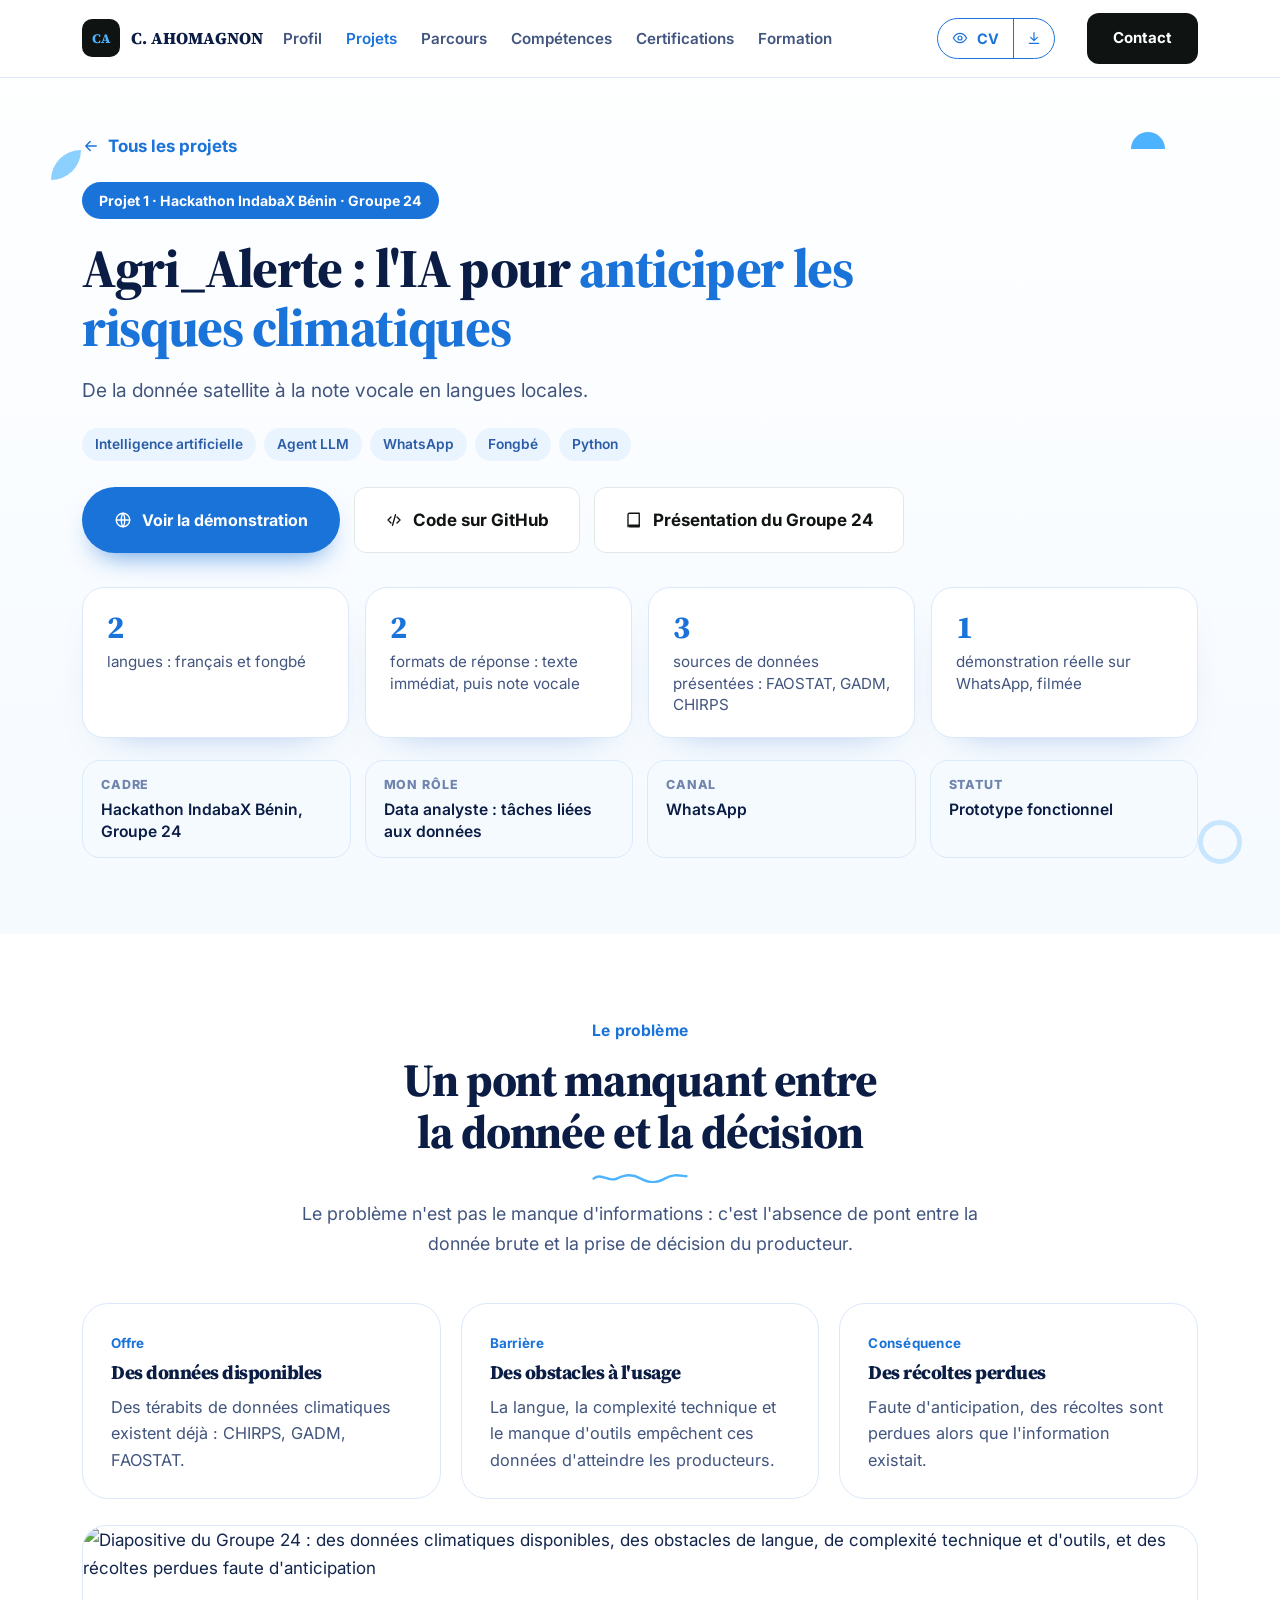
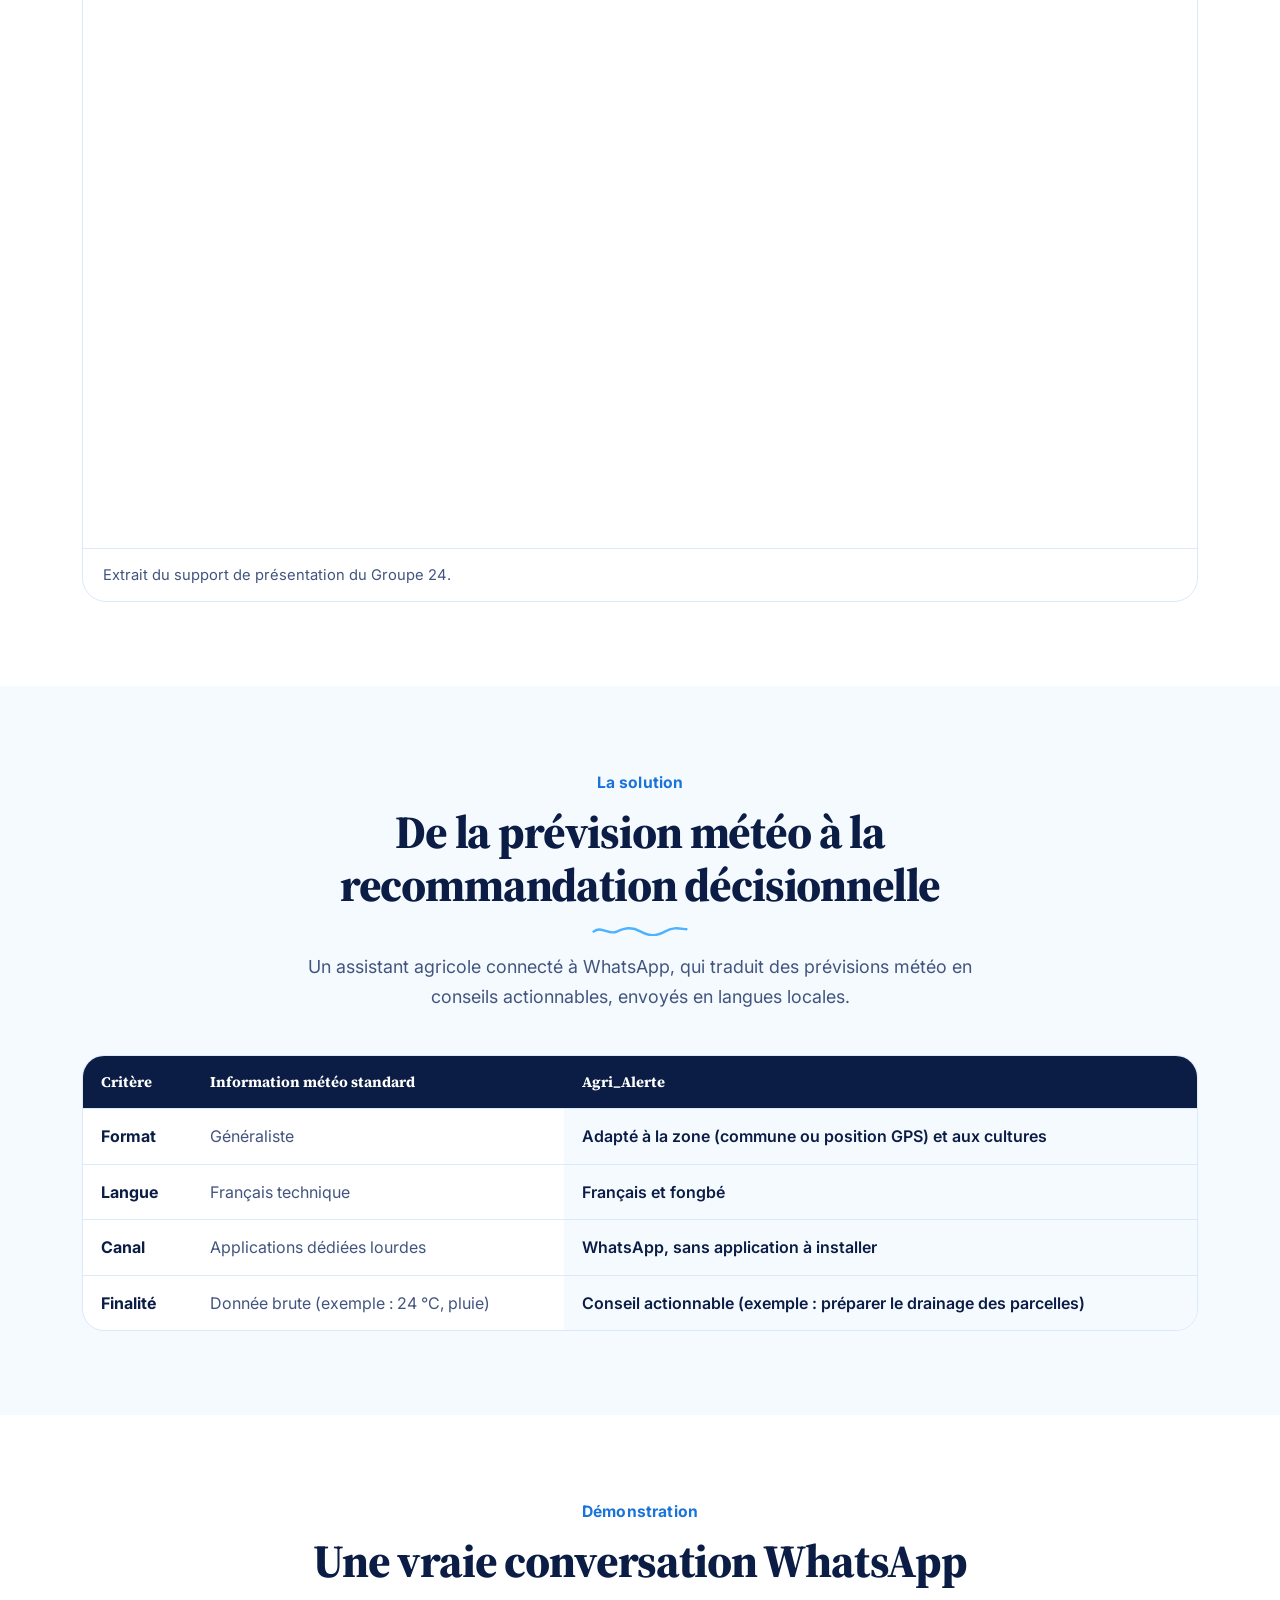
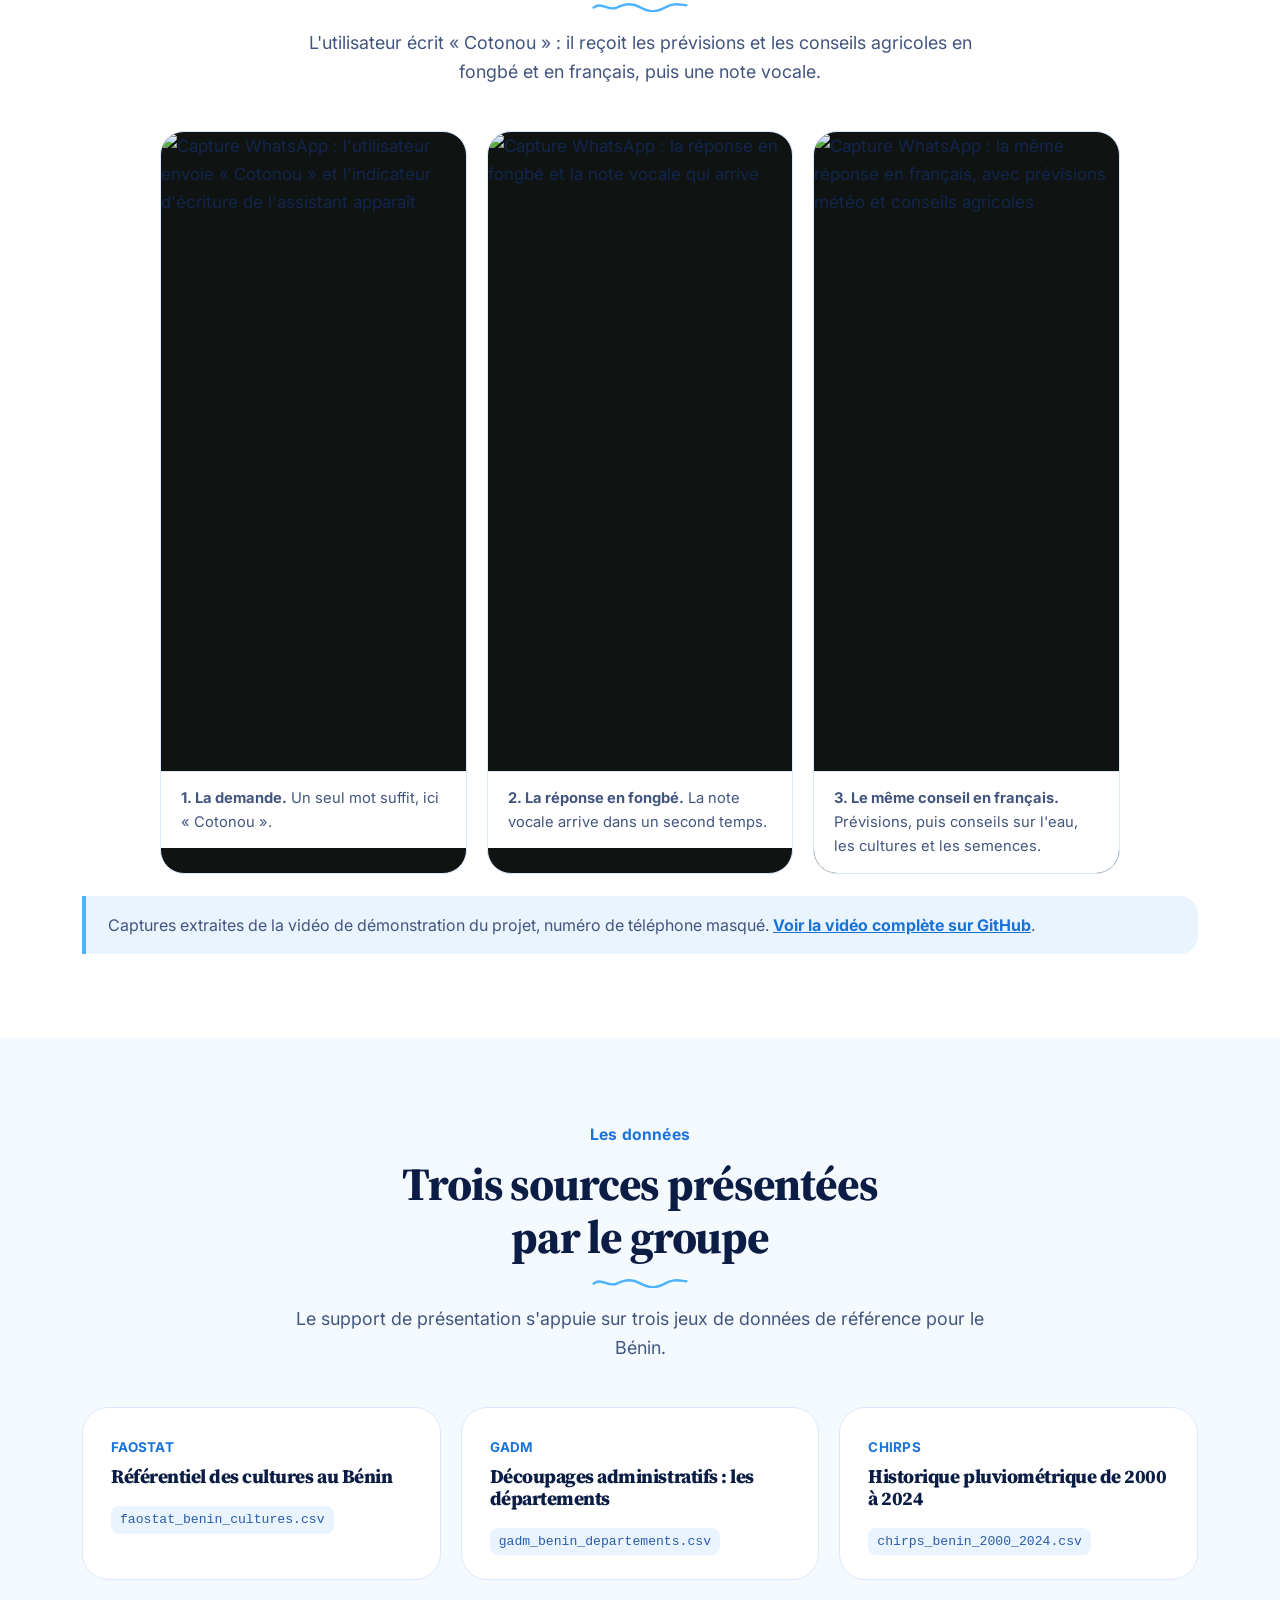
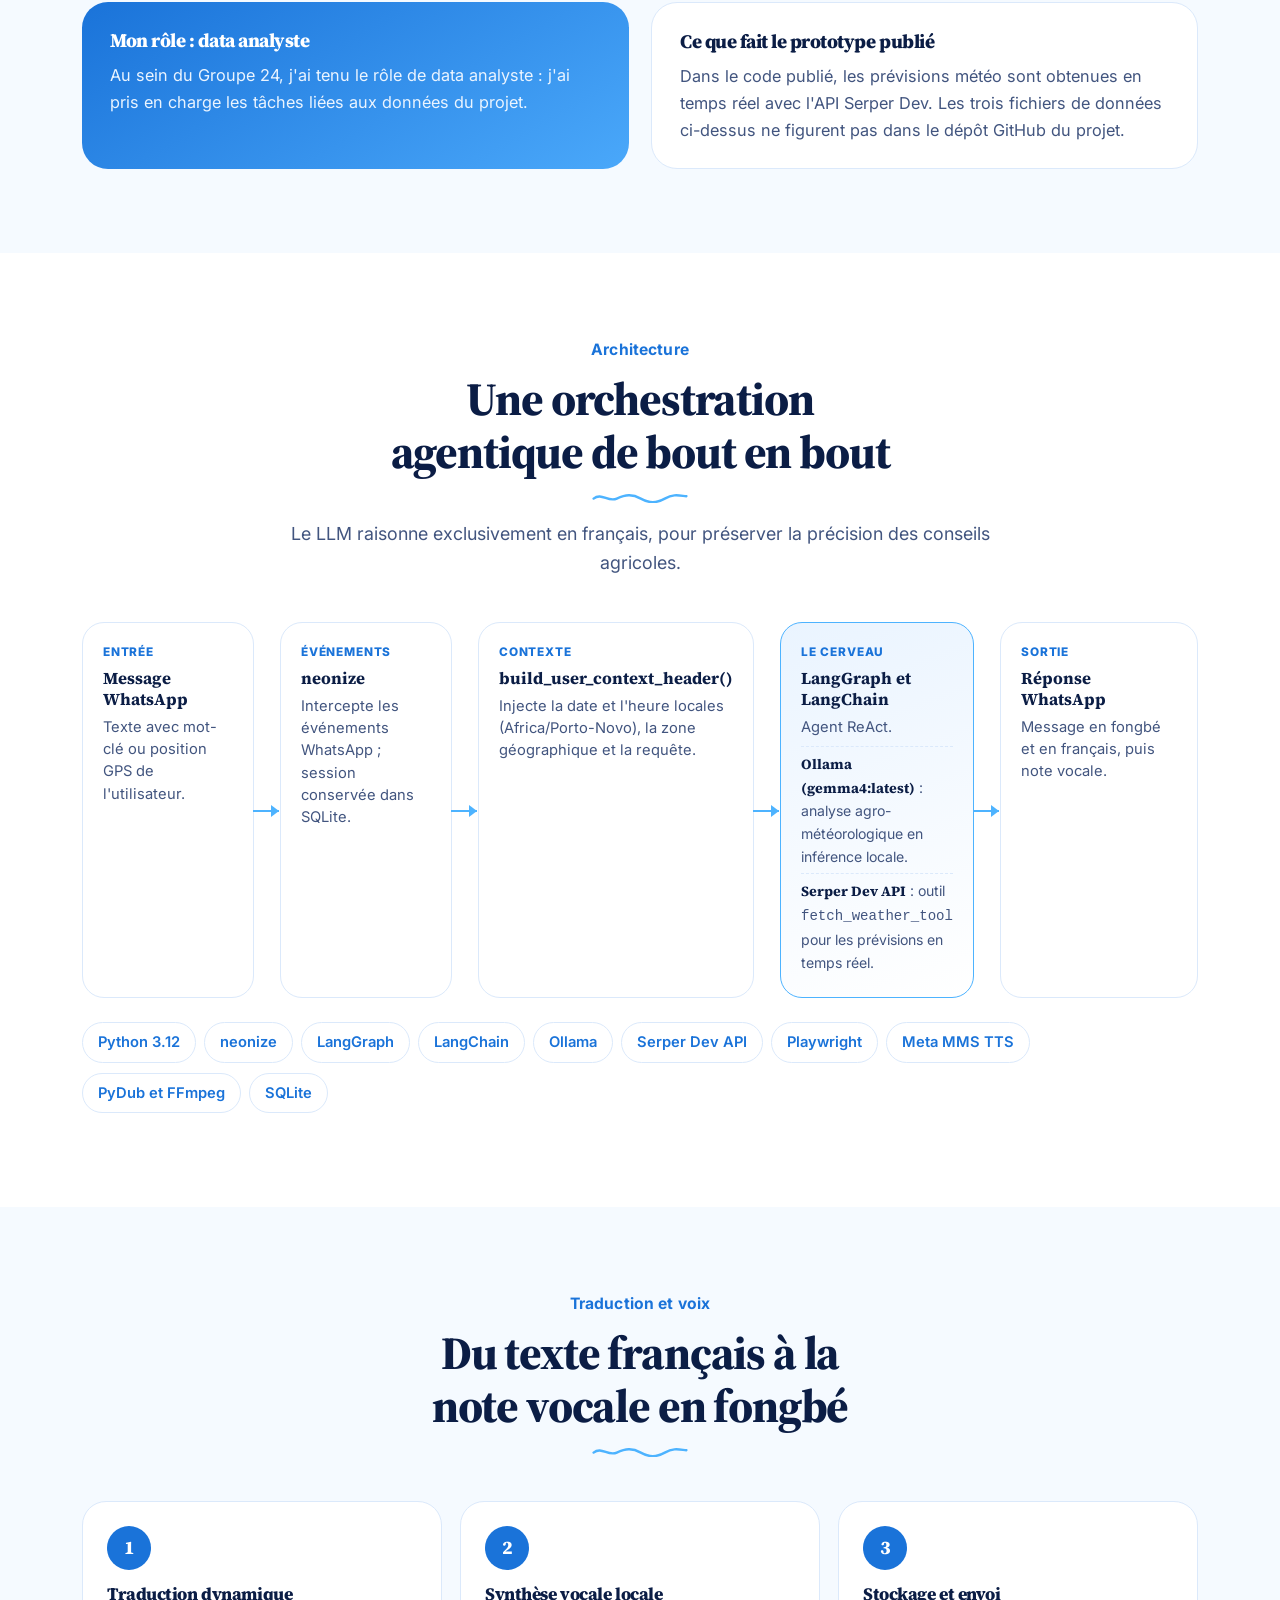
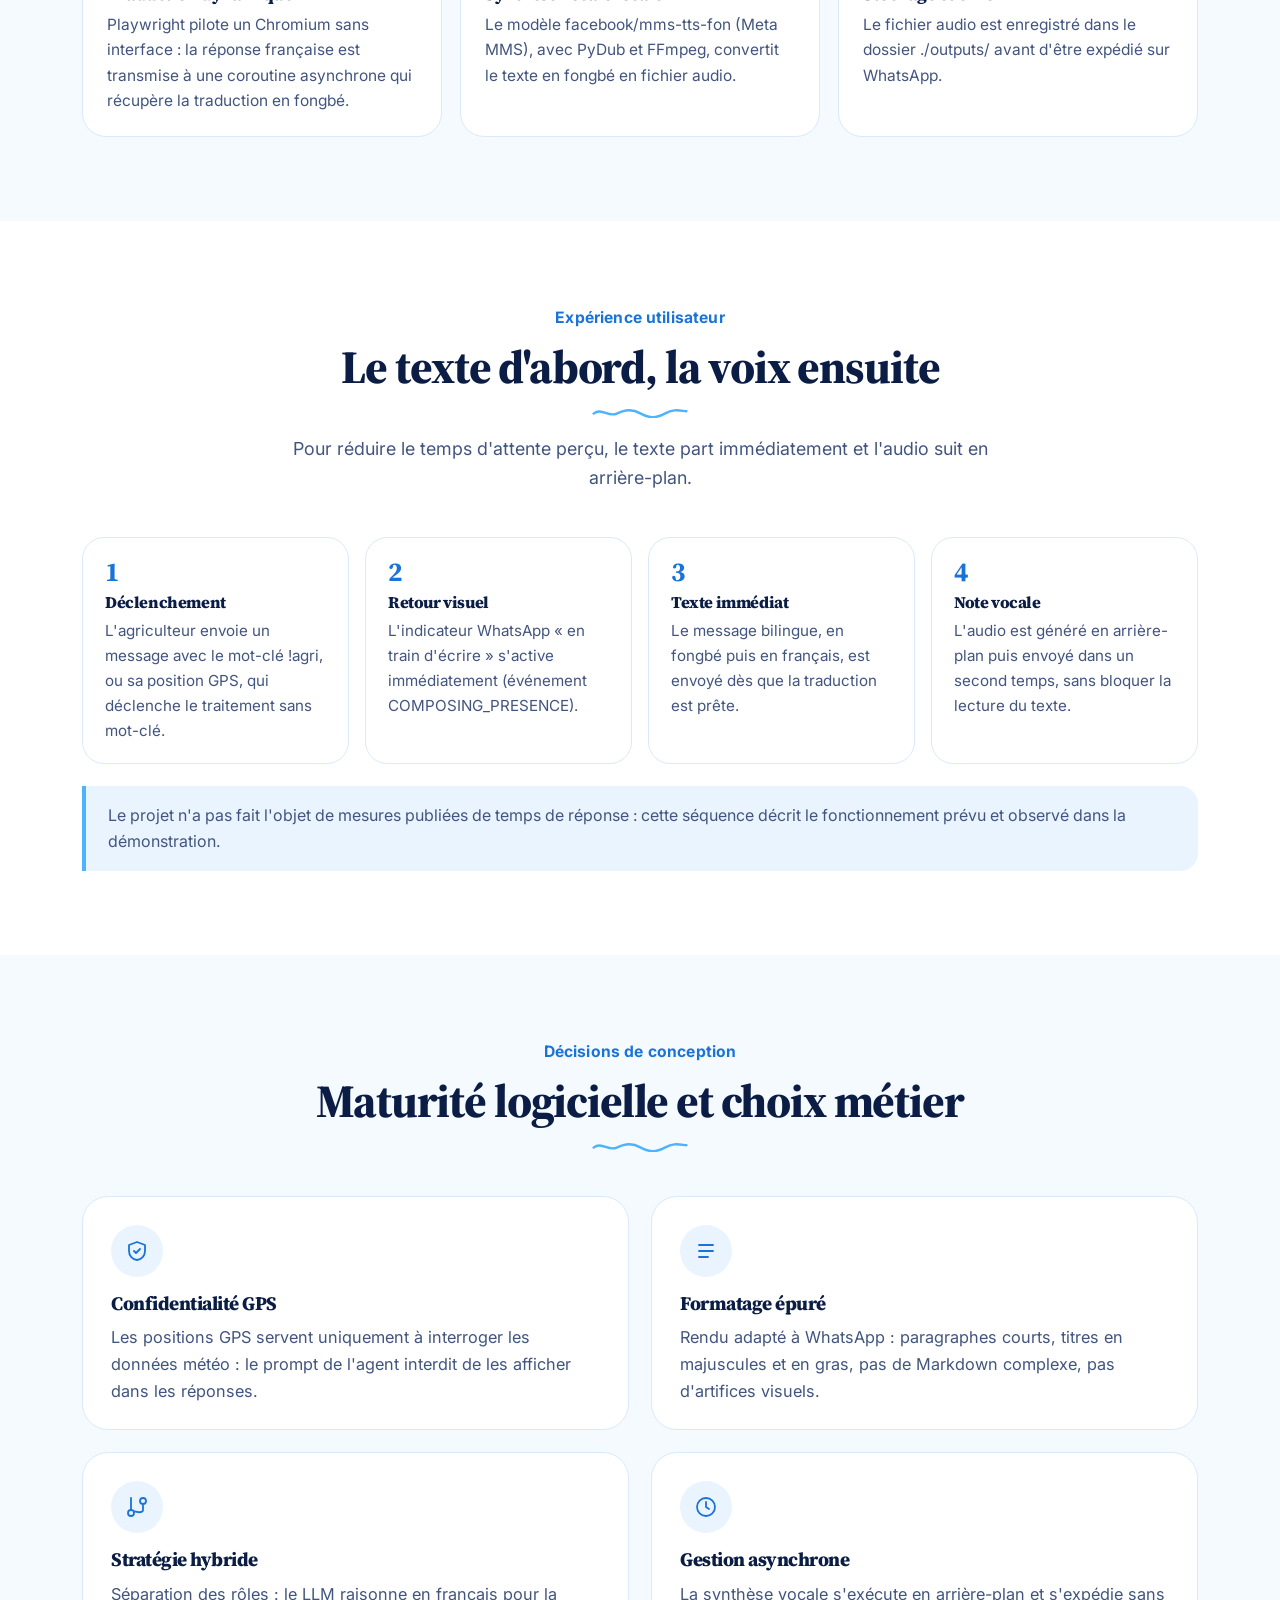
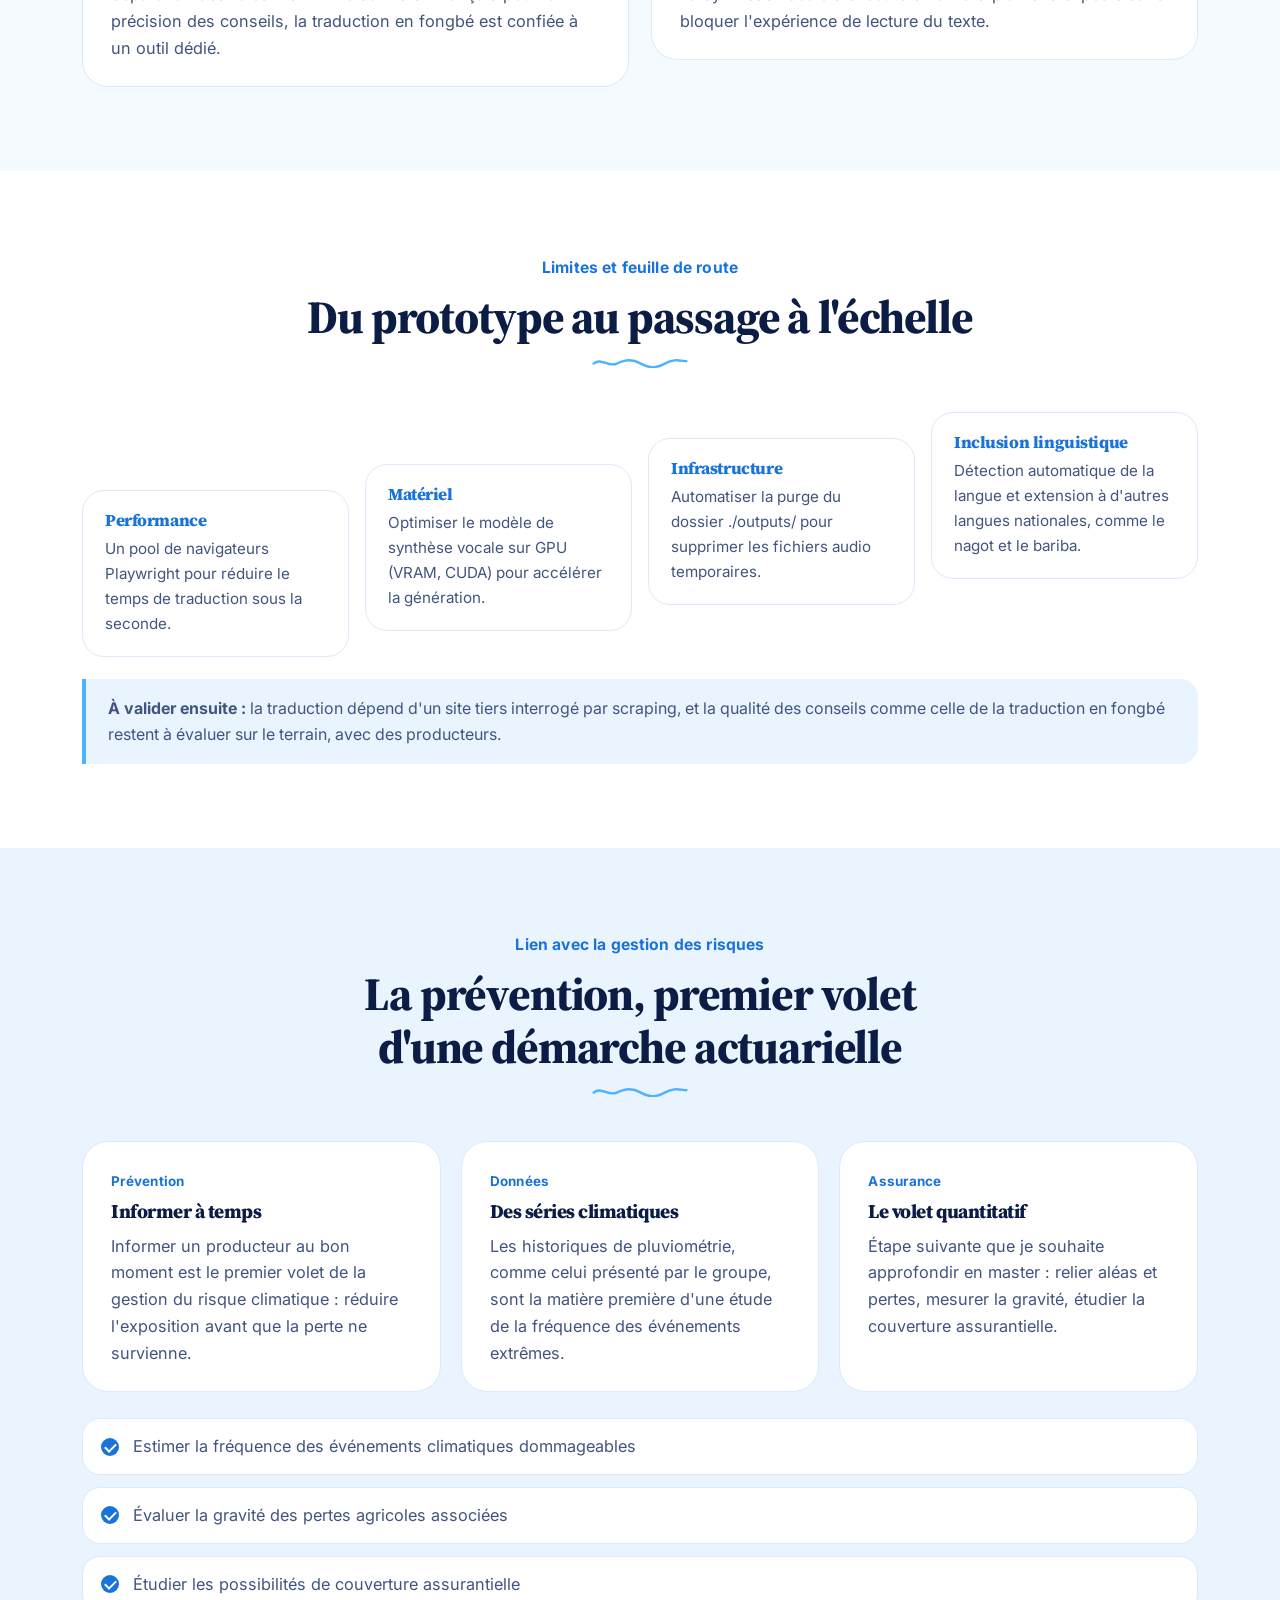
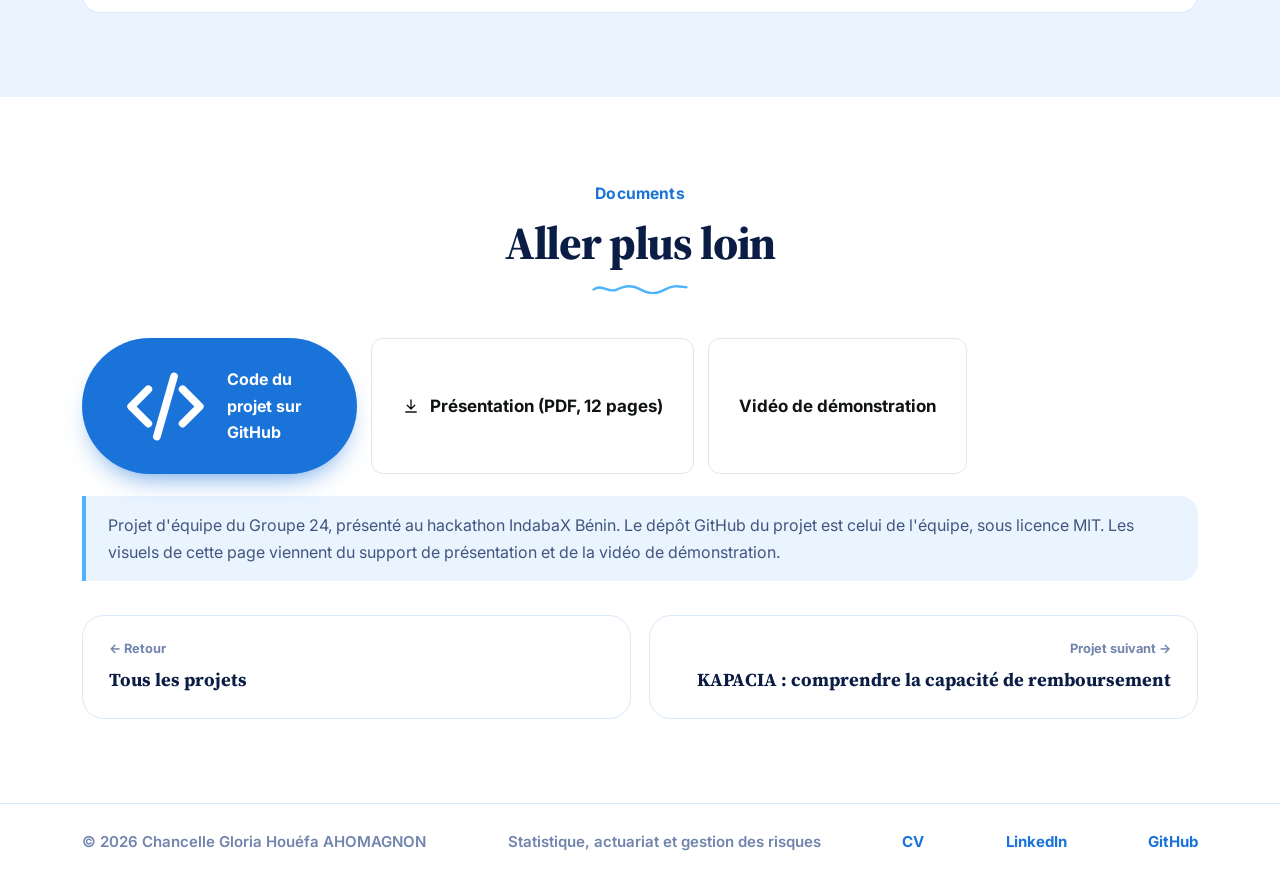
==== projet-agri-alerte.html @ 0a66a729 "Style sobre, animations discrètes et nouveau favicon Co-Authored-By: Claude Opus 5.5 <noreply@anthro" ====
<!DOCTYPE html>
<html lang="fr">
<head>
<meta charset="UTF-8">
<meta name="viewport" content="width=device-width, initial-scale=1.0">
<title>Agri_Alerte, l&#x27;IA pour anticiper les risques climatiques · Chancelle AHOMAGNON</title>
<meta name="description" content="Agri_Alerte : un assistant agricole sur WhatsApp qui donne des prévisions et des conseils en français et en fongbé, par message puis note vocale. Projet du Groupe 24 au hackathon IndabaX Bénin.">
<meta name="theme-color" content="#1a73d9">
<meta property="og:type" content="website">
<meta property="og:title" content="Agri_Alerte, l&#x27;IA pour anticiper les risques climatiques · Chancelle AHOMAGNON">
<meta property="og:description" content="Agri_Alerte : un assistant agricole sur WhatsApp qui donne des prévisions et des conseils en français et en fongbé, par message puis note vocale. Projet du Groupe 24 au hackathon IndabaX Bénin.">
<link rel="icon" href="data:image/svg+xml,%3Csvg%20xmlns='http://www.w3.org/2000/svg'%20viewBox='0%200%2032%2032'%3E%3Crect%20width='32'%20height='32'%20rx='7'%20fill='%231a73d9'/%3E%3Ctext%20x='16'%20y='23'%20text-anchor='middle'%20font-family='Segoe%20UI,system-ui,sans-serif'%20font-weight='600'%20font-size='20'%20fill='%23fff'%3EC%3C/text%3E%3C/svg%3E">
<link rel="preconnect" href="https://fonts.googleapis.com">
<link rel="preconnect" href="https://fonts.gstatic.com" crossorigin>
<link href="https://fonts.googleapis.com/css2?family=Inter:wght@400..700&family=Source+Serif+4:wght@500..800&display=swap" rel="stylesheet">
<style>
:root{
  --navy:#0b1d45;--ink:#12254d;--ink2:#42557f;--ink3:#7084ad;
  --primary:#1a73d9;--primary-d:#1560bd;--sky:#4db3ff;--sky2:#8cd0ff;--sky3:#c9e6ff;
  --pale:#eaf4ff;--pale2:#f5faff;--line:#dbe9fb;--white:#fff;
  --maxw:1180px;--font-heading:'Source Serif 4',Georgia,'Times New Roman',serif;--font-body:'Inter',system-ui,-apple-system,'Segoe UI',Roboto,sans-serif;--font-mono:ui-monospace,SFMono-Regular,Menlo,Consolas,monospace;--r:26px;--shadow:0 26px 60px -34px rgba(20,90,190,.45);
}
*{box-sizing:border-box;margin:0;padding:0;}
html{scroll-behavior:smooth;scroll-padding-top:90px;}
body{font-family:var(--font-body);font-size:17px;line-height:1.65;color:var(--ink);background:var(--white);-webkit-font-smoothing:antialiased;overflow-x:hidden;}
h1,h2,h3,h4{font-family:var(--font-heading);letter-spacing:-.025em;line-height:1.14;font-weight:800;color:var(--navy);}
a{color:inherit;text-decoration:none;}
button{font-family:inherit;cursor:pointer;}
svg{display:block;max-width:100%;}
:focus-visible{outline:3px solid var(--sky);outline-offset:3px;border-radius:10px;}
.wrap{max-width:var(--maxw);margin:0 auto;padding:0 32px;}
@media(max-width:640px){.wrap{padding:0 20px;}}
section{padding:96px 0;position:relative;}
@media(max-width:720px){section{padding:64px 0;}}
.skip{position:absolute;left:-999px;top:8px;background:#fff;padding:10px 16px;border-radius:10px;z-index:500;}
.skip:focus{left:12px;}
.progress{position:fixed;top:0;left:0;height:3px;width:0;background:linear-gradient(90deg,var(--primary),var(--sky));z-index:400;}
.bubble{width:52px;height:52px;border-radius:50%;background:var(--pale);color:var(--primary);display:grid;place-items:center;flex:0 0 auto;}
.bubble svg{width:24px;height:24px;}

.eyebrow{font-weight:700;font-size:.98rem;color:var(--primary);margin-bottom:10px;letter-spacing:.01em;}
.sec-head{max-width:700px;margin:0 auto 52px;text-align:center;}
.sec-head h2{font-size:clamp(2rem,4vw,2.9rem);}
.sec-head p{margin-top:16px;color:var(--ink2);font-size:1.12rem;}
.squig{width:96px;height:12px;color:var(--sky);margin:12px auto 0;}

.cf{position:absolute;pointer-events:none;z-index:0;}
.cf.leaf{width:30px;height:30px;border-radius:100% 0 100% 0;}
.cf.half{width:34px;height:17px;border-radius:34px 34px 0 0;}
.cf.oval{width:22px;height:11px;border-radius:50%;}
.cf.ring{width:44px;height:44px;border-radius:50%;border:5px solid var(--sky3);}

.nav{position:fixed;top:0;left:0;right:0;z-index:300;background:rgba(255,255,255,.86);backdrop-filter:blur(14px);border-bottom:1px solid var(--line);}
.nav-in{max-width:var(--maxw);margin:0 auto;padding:13px 32px;display:flex;align-items:center;justify-content:space-between;gap:20px;}
.brand{display:flex;align-items:center;gap:11px;white-space:nowrap;font-family:var(--font-heading);font-weight:800;font-size:1.05rem;color:var(--navy);}
.mark{width:38px;height:38px;border-radius:50%;background:linear-gradient(135deg,var(--primary),var(--sky));display:grid;place-items:center;color:#fff;font-size:.82rem;letter-spacing:.02em;}
.nav-links{display:flex;gap:24px;font-size:.95rem;font-weight:600;color:var(--ink2);white-space:nowrap;}
.nav-links a{position:relative;padding:4px 0;transition:color .2s;}
.nav-links a::after{content:"";position:absolute;left:0;bottom:-2px;height:2px;width:0;background:var(--primary);border-radius:2px;transition:width .25s;}
.nav-links a:hover,.nav-links a.on{color:var(--primary);}
.nav-links a:hover::after,.nav-links a.on::after{width:100%;}
.btn{display:inline-flex;align-items:center;gap:10px;padding:15px 30px;border-radius:100px;font-weight:700;font-size:1rem;border:2px solid transparent;transition:all .22s;}
.btn-main{background:var(--primary);color:#fff;box-shadow:0 14px 28px -14px rgba(26,115,217,.8);}
.btn-main:hover{background:var(--primary-d);transform:translateY(-2px);box-shadow:0 18px 34px -14px rgba(26,115,217,.9);}
.btn-white{background:#fff;color:var(--primary);}
.btn-white:hover{transform:translateY(-2px);box-shadow:0 16px 30px -14px rgba(0,0,0,.4);}
.nav .btn{padding:11px 24px;font-size:.94rem;white-space:nowrap;}
.burger{display:none;background:none;border:none;font-size:1.5rem;color:var(--navy);}
@media(max-width:1020px){
  .burger{display:block;}
  .nav-links{position:fixed;top:64px;left:0;right:0;background:#fff;flex-direction:column;gap:0;padding:8px 32px 20px;border-bottom:1px solid var(--line);transform:translateY(-130%);transition:transform .3s;}
  .nav-links.open{transform:translateY(0);}
  .nav-links a{padding:13px 0;border-bottom:1px solid var(--pale);}
  .nav .btn{display:none;}
}

.hero{padding:136px 0 76px;background:linear-gradient(180deg,#fff 0%,var(--pale2) 100%);overflow:hidden;}
.hero-grid{display:grid;grid-template-columns:1fr 1.02fr;gap:50px;align-items:center;position:relative;z-index:2;}
.hero-grid>*{min-width:0;}
@media(max-width:980px){.hero-grid{grid-template-columns:minmax(0,1fr);gap:56px;}}
.hero h1{font-size:clamp(2.6rem,5.4vw,4.2rem);line-height:1.05;margin-bottom:22px;}
.hero h1 em{font-style:normal;color:var(--primary);}
.hero .lead{font-size:1.18rem;color:var(--ink2);max-width:540px;margin-bottom:32px;}
.hero .lead b{color:var(--navy);}
.cta-row{display:flex;flex-wrap:wrap;gap:16px;align-items:center;margin-bottom:34px;}
@keyframes float{0%,100%{transform:translateY(0);}50%{transform:translateY(-9px);}}
@media(max-width:1100px){.fl.a{left:-8px;}}
@media(max-width:760px){.fl{display:none;}.hero-visual{padding:0;}.hero-visual::before{inset:-4% -4% -4% -4%;}.pchip{white-space:normal;}.lab{padding:20px 16px 18px;}.metrics{gap:8px;}.metric{padding:10px 10px;}.metric b{font-size:1.3rem;}.slider-row{gap:10px;}.slider-row label{white-space:normal;font-size:.88rem;}.cta-row{gap:12px;}}

.strip{padding:34px 0;background:var(--pale);border-block:1px solid var(--line);}
.strip p{text-align:center;font-weight:700;color:var(--ink2);margin-bottom:16px;font-size:.98rem;}
.strip-row{display:flex;flex-wrap:wrap;justify-content:center;gap:10px 34px;}
.strip-row span{font-family:var(--font-heading);font-weight:800;font-size:1.08rem;color:#4a6396;letter-spacing:-.01em;}

.expertise{background:#fff;overflow:hidden;}
.exp-grid{display:grid;grid-template-columns:repeat(3,1fr);gap:20px;position:relative;z-index:2;}
@media(max-width:940px){.exp-grid{grid-template-columns:repeat(2,1fr);}}
@media(max-width:600px){.exp-grid{grid-template-columns:1fr;}}
.exp{background:#fff;border:1px solid var(--line);border-radius:var(--r);padding:30px 28px 26px;display:flex;flex-direction:column;transition:transform .25s,box-shadow .25s,border-color .25s;}
.exp:hover{transform:translateY(-6px);box-shadow:var(--shadow);border-color:var(--sky);}
.exp .bubble{margin-bottom:18px;width:60px;height:60px;}
.exp h3{font-size:1.3rem;margin-bottom:10px;}
.exp p{color:var(--ink2);font-size:1.02rem;margin-bottom:16px;}
.more{margin-top:auto;display:inline-flex;align-items:center;gap:8px;font-weight:700;color:var(--primary);font-size:.96rem;}
.more svg{width:18px;height:18px;transition:transform .2s;}.exp:hover .more svg{transform:translateX(4px);}

.about{padding-top:0;}
.about-panel{background:linear-gradient(120deg,var(--primary) 0%,#3d9bf0 55%,var(--sky) 100%);border-radius:36px;padding:48px 52px;display:grid;grid-template-columns:auto 1.25fr 1fr;gap:44px;align-items:center;color:#fff;position:relative;overflow:hidden;box-shadow:0 40px 80px -44px rgba(26,115,217,.9);}
.about-panel::after{content:"";position:absolute;right:-90px;top:-90px;width:300px;height:300px;border-radius:50%;background:rgba(255,255,255,.08);}
@media(max-width:1000px){.about-panel{grid-template-columns:1fr;padding:38px 28px;gap:30px;}}
.mono-ring{width:168px;height:168px;position:relative;display:grid;place-items:center;}
.mono-ring i{position:absolute;border-radius:50%;border:2px solid rgba(255,255,255,.35);}
.mono-ring i:nth-child(1){inset:0;}.mono-ring i:nth-child(2){inset:14px;border-color:rgba(255,255,255,.55);}
.mono-ring b{width:104px;height:104px;border-radius:50%;background:#fff;color:var(--primary);font-family:var(--font-heading);font-size:2.1rem;font-weight:800;display:grid;place-items:center;letter-spacing:-.02em;}
.about-panel .kick{font-weight:700;color:var(--navy);font-size:.96rem;opacity:.85;margin-bottom:6px;}
.about-panel h2{color:#fff;font-size:clamp(1.9rem,3.4vw,2.6rem);margin-bottom:14px;}
.about-panel p{color:#eaf4ff;font-size:1.06rem;margin-bottom:22px;}
.hl{display:grid;gap:14px;position:relative;z-index:2;}
.hl div{display:flex;align-items:center;gap:14px;font-weight:600;font-size:1rem;}
.hl .bubble{width:44px;height:44px;background:rgba(255,255,255,.18);color:#fff;}
.hl .bubble svg{width:21px;height:21px;}

.palm{background:var(--pale2);}
.bento{display:grid;grid-template-columns:repeat(4,1fr);grid-auto-rows:minmax(168px,auto);gap:18px;}
.bt{background:#fff;border:1px solid var(--line);border-radius:var(--r);padding:26px 26px 24px;display:flex;flex-direction:column;transition:transform .25s,box-shadow .25s,border-color .25s;}
.bt:hover{transform:translateY(-5px);box-shadow:var(--shadow);border-color:var(--sky);}
.bt-top{display:flex;align-items:center;justify-content:space-between;margin-bottom:16px;}
.bt-year{font-weight:700;font-size:.9rem;color:var(--ink3);background:var(--pale2);padding:4px 12px;border-radius:100px;border:1px solid var(--line);}
.bt h3{font-size:1.2rem;margin-bottom:6px;}
.bt-org{color:var(--primary);font-weight:700;font-size:.94rem;margin-bottom:8px;}
.bt p{color:var(--ink2);font-size:.98rem;}
.b1{grid-column:1/3;grid-row:1/3;}.b2{grid-column:3/5;}.b3{grid-column:3;}.b4{grid-column:4;}.b5{grid-column:1/3;}
.bt.feature{background:linear-gradient(150deg,var(--primary),#4aa8fa);color:#fff;border:none;padding:36px 34px;justify-content:flex-end;position:relative;overflow:hidden;}
.bt.feature::before{content:"";position:absolute;right:-60px;top:-60px;width:240px;height:240px;border-radius:50%;background:rgba(255,255,255,.1);}
.bt.feature .bt-top{position:absolute;top:30px;left:34px;right:34px;margin:0;}
.bt.feature .bubble{background:rgba(255,255,255,.2);color:#fff;width:64px;height:64px;}.bt.feature .bubble svg{width:30px;height:30px;}
.bt.feature .bt-year{background:rgba(255,255,255,.2);color:#fff;border-color:transparent;}
.bt.feature h3{color:#fff;font-size:clamp(2rem,3.4vw,2.8rem);margin-bottom:10px;}
.bt.feature .bt-org{color:#d9edff;font-size:1.02rem;}
.bt.feature p{color:#fff;font-size:1.08rem;max-width:460px;}
@media(max-width:940px){
  .bento{grid-template-columns:1fr 1fr;}
  .b1{grid-column:1/3;grid-row:auto;min-height:300px;}.b2,.b5{grid-column:span 2;}.b3,.b4,.b6,.b7{grid-column:auto;}
}
@media(max-width:940px){.bt.feature{justify-content:flex-start;}.bt.feature .bt-top{position:static;margin-bottom:22px;}}
@media(max-width:560px){.bento{grid-template-columns:1fr;}.b1,.b2,.b5{grid-column:auto;}}

.form{background:#fff;overflow:hidden;}
.steps{display:grid;grid-template-columns:repeat(3,1fr);gap:22px;align-items:start;position:relative;z-index:2;}
@media(max-width:940px){.steps{grid-template-columns:1fr;align-items:stretch;}.step.s1,.step.s2,.step.s3{margin-top:0;}}
.step{background:#fff;border:1px solid var(--line);border-radius:var(--r);padding:30px 28px;position:relative;transition:transform .25s,box-shadow .25s;}
.step:hover{box-shadow:var(--shadow);}
.step.s1{margin-top:112px;}.step.s2{margin-top:56px;background:var(--pale2);border-color:var(--sky3);}.step.s3{margin-top:0;}
.step .lvl{display:inline-flex;align-items:center;gap:8px;font-weight:700;font-size:.9rem;color:var(--primary);background:var(--pale);padding:6px 14px;border-radius:100px;margin-bottom:16px;}
.step .lvl svg{width:17px;height:17px;}
.step.s2 .lvl{background:var(--primary);color:#fff;}
.step h3{font-size:1.38rem;margin-bottom:6px;}
.step .org{color:var(--primary);font-weight:700;margin-bottom:4px;}
.step .when{color:var(--ink3);font-size:.96rem;margin-bottom:18px;font-weight:600;}
.step .cap{font-size:.86rem;font-weight:700;color:var(--ink3);margin-bottom:10px;letter-spacing:.02em;text-transform:uppercase;}
.cc{display:inline-block;font-size:.9rem;font-weight:600;padding:6px 13px;border-radius:100px;background:var(--pale);color:#2a5ca8;margin:0 6px 8px 0;}
.step.s2 .cc{background:#fff;border:1px solid var(--sky3);}
.step .note{margin-top:8px;font-size:.98rem;color:var(--ink2);border-top:1px solid var(--line);padding-top:14px;}

.parc{background:var(--pale2);}
.chips-bar{display:flex;flex-wrap:wrap;gap:10px;margin-bottom:38px;justify-content:center;}
.fchip{font-size:.94rem;font-weight:700;padding:10px 20px;border-radius:100px;border:1.5px solid var(--line);background:#fff;color:var(--ink2);transition:all .2s;}
.fchip:hover{border-color:var(--primary);color:var(--primary);}
.fchip.active{background:var(--primary);border-color:var(--primary);color:#fff;}
.tl{list-style:none;position:relative;max-width:980px;margin:0 auto;}
.tl::before{content:"";position:absolute;left:176px;top:8px;bottom:8px;width:3px;border-radius:3px;background:linear-gradient(180deg,var(--sky),var(--sky3));}
.tl-item{display:grid;grid-template-columns:150px 1fr;gap:52px;padding-bottom:26px;position:relative;}
.tl-item.hidden{display:none;}
.tl-item::before{content:"";position:absolute;left:169px;top:9px;width:17px;height:17px;border-radius:50%;background:#fff;border:4px solid var(--primary);z-index:2;}
.tl-item[data-k=distinction]::before{border-color:var(--sky);background:var(--sky3);}
.tl-item[data-k=experience]::before{border-color:var(--navy);}
.tl-item[data-k=engagement]::before{border-color:var(--sky);background:#fff;}
.tl-date{text-align:right;font-weight:700;font-size:.9rem;color:var(--ink3);padding-top:5px;line-height:1.45;}
.tl-card{background:#fff;border:1px solid var(--line);border-radius:22px;padding:22px 26px;margin-left:10px;transition:transform .22s,box-shadow .22s,border-color .22s;}
.tl-card:hover{transform:translateX(5px);box-shadow:var(--shadow);border-color:var(--sky);}
.kind{display:inline-block;font-weight:700;font-size:.78rem;letter-spacing:.06em;text-transform:uppercase;color:var(--primary);background:var(--pale);padding:3px 11px;border-radius:100px;margin-bottom:9px;}
.tl-card h4{font-size:1.2rem;margin-bottom:4px;}
.tl-org{color:var(--ink3);font-size:.98rem;font-weight:600;margin-bottom:8px;}
.tl-card ul{padding-left:18px;color:var(--ink2);font-size:1rem;}
.tl-card li{margin-bottom:3px;}
@media(max-width:760px){
  .tl::before{left:8px;}
  .tl-item{grid-template-columns:1fr;gap:6px;padding-left:36px;}
  .tl-item::before{left:0;}
  .tl-date{text-align:left;padding-top:0;}
  .tl-card{margin-left:0;}
}

.projets{background:#fff;overflow:hidden;}
.proj-grid{display:grid;grid-template-columns:1fr 1fr;gap:22px;position:relative;z-index:2;}
@media(max-width:820px){.proj-grid{grid-template-columns:1fr;}}
.proj{background:linear-gradient(180deg,#fff,var(--pale2));border:1px solid var(--line);border-radius:var(--r);padding:30px 30px 26px;transition:transform .25s,box-shadow .25s,border-color .25s;}
.proj:hover{transform:translateY(-6px);box-shadow:var(--shadow);border-color:var(--sky);}
.proj-top{display:flex;align-items:center;justify-content:space-between;margin-bottom:18px;}
.proj-tag{font-weight:700;font-size:.82rem;color:var(--primary);background:var(--pale);padding:5px 14px;border-radius:100px;}
.proj h3{font-size:1.38rem;margin-bottom:8px;}
.proj-org{color:var(--primary);font-weight:700;font-size:.96rem;margin-bottom:12px;}
.proj p{color:var(--ink2);font-size:1.02rem;margin-bottom:16px;}
.tags{display:flex;flex-wrap:wrap;gap:8px;}
.tag{font-size:.86rem;font-weight:600;padding:5px 13px;border-radius:100px;background:var(--pale);color:#2a5ca8;}

.comp{background:var(--pale2);}
.legend{font-size:.96rem;color:var(--ink3);margin-bottom:22px;display:flex;align-items:center;gap:9px;justify-content:center;font-weight:600;}
.legend i{width:10px;height:10px;border-radius:50%;background:var(--primary);display:inline-block;}
.comp-layout{display:grid;grid-template-columns:1.35fr 1fr;gap:28px;align-items:start;}
@media(max-width:940px){.comp-layout{grid-template-columns:1fr;}}
.sk-groups{display:grid;gap:18px;}
.sk-group{background:#fff;border:1px solid var(--line);border-radius:var(--r);padding:24px 26px;}
.sk-group h4{font-size:1.12rem;margin-bottom:14px;}
.sk-chips{display:flex;flex-wrap:wrap;gap:9px;}
.sk{font-size:.96rem;font-weight:600;padding:8px 16px;border-radius:100px;border:1.5px solid var(--line);background:var(--pale2);color:var(--ink2);font-family:inherit;}
.sk.has{background:#fff;border-color:var(--sky);color:var(--primary);position:relative;padding-left:28px;transition:all .2s;}
.sk.has::before{content:"";position:absolute;left:12px;top:50%;width:8px;height:8px;margin-top:-4px;border-radius:50%;background:var(--primary);}
.sk.has:hover{background:var(--pale);}
.sk.has.sel{background:var(--primary);color:#fff;border-color:var(--primary);}
.sk.has.sel::before{background:#fff;}
.proof{position:sticky;top:98px;background:linear-gradient(150deg,var(--primary),#3d9bf0);color:#fff;border-radius:30px;padding:32px 30px;min-height:280px;box-shadow:0 34px 70px -40px rgba(26,115,217,.9);}
@media(max-width:940px){.proof{position:relative;top:0;}}
.proof h3{font-size:1.4rem;margin-bottom:8px;color:#fff;}
.proof .hint{color:#eaf4ff;font-size:1.02rem;}
.proof-kicker{font-weight:700;font-size:.86rem;letter-spacing:.06em;text-transform:uppercase;color:#d9edff;margin-bottom:12px;}
.proof ul{list-style:none;margin-top:18px;display:grid;gap:12px;}
.proof li{background:rgba(255,255,255,.16);border:1px solid rgba(255,255,255,.28);border-radius:16px;padding:13px 17px;font-size:1rem;}
.proof li b{display:block;font-size:.76rem;letter-spacing:.07em;text-transform:uppercase;color:#d9edff;margin-bottom:3px;}

.certs{background:#fff;}
.cert-grid{display:grid;grid-template-columns:repeat(3,1fr);gap:20px;}
@media(max-width:940px){.cert-grid{grid-template-columns:repeat(2,1fr);}}
@media(max-width:600px){.cert-grid{grid-template-columns:1fr;}}
.cert{border:1px solid var(--line);border-radius:var(--r);padding:26px 24px;background:linear-gradient(180deg,#fff,var(--pale2));display:flex;flex-direction:column;transition:transform .25s,box-shadow .25s,border-color .25s;}
.cert:hover{transform:translateY(-5px);box-shadow:var(--shadow);border-color:var(--sky);}
.cert.hidden{display:none;}
.cert-org{font-weight:700;font-size:.9rem;color:var(--primary);margin-bottom:10px;}
.cert h4{font-size:1.28rem;margin-bottom:16px;line-height:1.25;}
.cert .tags{margin-top:auto;}
.cert-link{margin-top:16px;font-weight:700;font-size:.94rem;color:var(--primary);}
.cert-link:hover{text-decoration:underline;}
.extras{margin-top:56px;display:grid;grid-template-columns:1fr 1fr;gap:20px;}
@media(max-width:820px){.extras{grid-template-columns:1fr;}}
.event{border-radius:var(--r);padding:28px;background:var(--pale);display:flex;gap:18px;align-items:flex-start;}
.event .bubble{background:#fff;}
.event .when{font-weight:700;font-size:.9rem;color:var(--primary);margin-bottom:6px;}
.event h4{font-size:1.2rem;margin-bottom:6px;}
.event p{color:var(--ink2);font-size:1rem;}
.langs{margin-top:20px;display:flex;flex-wrap:wrap;gap:16px;}
.lang{flex:1 1 260px;border:1px solid var(--line);border-radius:var(--r);padding:20px 24px;background:var(--pale2);}
.lang b{font-family:var(--font-heading);font-size:1.2rem;display:block;color:var(--navy);}
.lang span{color:var(--ink2);font-size:1rem;}
.comm{margin-top:20px;color:var(--ink2);font-size:1rem;text-align:center;}

.contact{background:linear-gradient(180deg,var(--pale2),var(--pale));overflow:hidden;}
.cta-grid{display:grid;grid-template-columns:1fr 1fr;gap:48px;align-items:center;position:relative;z-index:2;}
@media(max-width:900px){.cta-grid{grid-template-columns:1fr;gap:34px;}}
.cta-grid h2{font-size:clamp(2rem,4vw,2.9rem);margin-bottom:22px;}
.checks{list-style:none;display:grid;gap:14px;margin-bottom:6px;}
.checks li{display:flex;align-items:center;gap:13px;font-weight:600;font-size:1.06rem;color:var(--ink);}
.checks li i{width:28px;height:28px;border-radius:50%;background:var(--primary);color:#fff;display:grid;place-items:center;flex:0 0 auto;}
.checks li i svg{width:15px;height:15px;stroke-width:3;}
.cta-card{background:#fff;border-radius:32px;padding:44px 38px;text-align:center;box-shadow:0 40px 80px -44px rgba(20,90,190,.7);border:1px solid var(--line);position:relative;}
.cta-card h3{font-size:2.1rem;margin-bottom:10px;}
.cta-card p{color:var(--ink2);margin-bottom:26px;}
.mail{display:inline-flex;align-items:center;justify-content:center;gap:12px;width:100%;padding:18px 20px;border-radius:100px;background:var(--primary);color:#fff;font-weight:700;font-size:clamp(1rem,2.2vw,1.2rem);box-shadow:0 18px 34px -16px rgba(26,115,217,.9);transition:all .22s;word-break:break-all;}
.mail:hover{background:var(--primary-d);transform:translateY(-2px);}
.mail svg{width:22px;height:22px;flex:0 0 auto;}
.cta-card small{display:block;margin-top:16px;color:var(--ink3);font-weight:600;}
.future{position:absolute;z-index:3;top:-26px;right:26px;background:#fff;border-radius:20px;padding:12px 20px;box-shadow:0 22px 44px -22px rgba(20,90,190,.6);border:1px solid var(--line);font-family:var(--font-heading);font-weight:800;font-size:.98rem;color:var(--navy);animation:float 7s ease-in-out infinite;}
@media(max-width:900px){.future{display:none;}}
footer{background:#fff;color:var(--ink3);padding:26px 0;border-top:1px solid var(--line);font-size:.94rem;}
.foot{display:flex;justify-content:space-between;flex-wrap:wrap;gap:10px;font-weight:600;}


/* ajouts : fil conducteur, projets phares, fondements */
.hero h1{font-size:clamp(2.3rem,4.5vw,3.4rem);line-height:1.08;}
.fil-grid{display:grid;grid-template-columns:repeat(3,1fr);gap:20px;position:relative;z-index:2;}
@media(max-width:900px){.fil-grid{grid-template-columns:1fr;}}
.fq{background:#fff;border:1px solid var(--line);border-radius:var(--r);padding:32px 28px 26px;display:flex;flex-direction:column;transition:transform .25s,box-shadow .25s,border-color .25s;}
.fq:hover{transform:translateY(-6px);box-shadow:var(--shadow);border-color:var(--sky);}
.fnum{width:54px;height:54px;border-radius:50%;background:var(--primary);color:#fff;font-family:var(--font-heading);font-weight:800;font-size:1.5rem;display:grid;place-items:center;margin-bottom:18px;}
.fq h3{font-size:1.32rem;margin-bottom:10px;}
.fq p{color:var(--ink2);font-size:1.03rem;margin-bottom:16px;}
.feat-list{display:grid;gap:22px;position:relative;z-index:2;}
.feat{background:#fff;border:1px solid var(--line);border-radius:30px;padding:34px 36px;transition:box-shadow .25s,border-color .25s,transform .25s;}
.feat:hover{box-shadow:var(--shadow);border-color:var(--sky);}
.feat:first-child{background:linear-gradient(180deg,#fff,var(--pale2));border-color:var(--sky3);}
.feat-head{display:flex;align-items:center;gap:16px;flex-wrap:wrap;margin-bottom:18px;}
.feat-tags{display:flex;flex-wrap:wrap;gap:8px;flex:1 1 280px;}
.feat-badge{font-weight:700;font-size:.84rem;color:#fff;background:var(--primary);padding:6px 15px;border-radius:100px;white-space:nowrap;}
.feat h3{font-size:clamp(1.4rem,2.6vw,1.9rem);margin-bottom:12px;}
.feat h3 .idx{display:block;font-family:var(--font-body);font-size:.86rem;font-weight:700;color:var(--primary);letter-spacing:.06em;text-transform:uppercase;margin-bottom:6px;}
.feat-desc{color:var(--ink2);font-size:1.1rem;max-width:860px;margin-bottom:22px;}
.feat-cols{display:grid;grid-template-columns:1fr 1fr;gap:18px;margin-bottom:6px;}
@media(max-width:820px){.feat-cols{grid-template-columns:1fr;}.feat{padding:26px 22px;}}
.feat-cols>div{background:var(--pale2);border:1px solid var(--line);border-radius:20px;padding:20px 22px;}
.feat-cols h4{font-size:.92rem;color:var(--primary);margin-bottom:8px;font-family:var(--font-body);letter-spacing:.02em;font-weight:800;}
.feat-cols p{color:var(--ink2);font-size:1rem;}
.feat .btn{margin-top:20px;}
.feat .btn svg{width:18px;height:18px;}
.principle{margin:34px 0 54px;display:flex;align-items:center;gap:20px;background:var(--pale);border-radius:26px;padding:22px 28px;}
.principle p{font-family:var(--font-heading);font-weight:700;font-size:clamp(1.05rem,2vw,1.3rem);color:var(--navy);line-height:1.4;}
.principle .bubble{background:#fff;}
.subhead{font-size:1.5rem;margin-bottom:22px;}
.proj-grid.three{grid-template-columns:repeat(3,1fr);}
@media(max-width:940px){.proj-grid.three{grid-template-columns:1fr;}}
.proj-grid.three .proj h3{font-size:1.15rem;}
.found-grid{display:grid;grid-template-columns:repeat(3,1fr);gap:20px;}
@media(max-width:940px){.found-grid{grid-template-columns:1fr;}}
.fd{background:#fff;border:1px solid var(--line);border-radius:var(--r);padding:30px 28px;transition:transform .25s,box-shadow .25s,border-color .25s;}
.fd:hover{transform:translateY(-6px);box-shadow:var(--shadow);border-color:var(--sky);}
.fd .bubble{margin-bottom:16px;width:58px;height:58px;}
.fd h3{font-size:1.3rem;margin-bottom:14px;}
.fd-items{margin-bottom:12px;}
.fd p{color:var(--ink2);font-size:1.02rem;border-top:1px solid var(--line);padding-top:14px;}
.about{padding-top:72px;}
.fil{background:var(--pale2);}.projets{background:#fff;}.found{background:var(--pale);}.comp{background:var(--pale2);}
.form{background:#fff;}.parc{background:var(--pale2);}.palm{background:#fff;}.certs{background:var(--pale2);}
.contact{background:linear-gradient(180deg,#fff,var(--pale));}
@media(max-width:1200px){.nav-links{gap:16px;font-size:.9rem;}}
@media(max-width:1100px){.nav-links{gap:13px;font-size:.86rem;}.nav-in{padding:13px 20px;}}


/* engagement et vie associative */
.eng-grid{display:grid;grid-template-columns:1.15fr 1fr;grid-template-rows:auto auto;gap:20px;position:relative;z-index:2;}
@media(max-width:900px){.eng-grid{grid-template-columns:1fr;}}
.eng{background:#fff;border:1px solid var(--line);border-radius:var(--r);padding:30px 30px 26px;transition:transform .25s,box-shadow .25s,border-color .25s;}
.eng:hover{transform:translateY(-5px);box-shadow:var(--shadow);border-color:var(--sky);}
.eng.big{grid-row:1/3;background:linear-gradient(150deg,var(--primary),#4aa8fa);border:none;color:#fff;padding:38px 36px;position:relative;overflow:hidden;display:flex;flex-direction:column;}
@media(max-width:900px){.eng.big{grid-row:auto;}}
.eng.big::before{content:"";position:absolute;right:-70px;top:-70px;width:260px;height:260px;border-radius:50%;background:rgba(255,255,255,.1);}
.eng.big>*{position:relative;z-index:1;}
.eng-top{display:flex;align-items:center;justify-content:space-between;margin-bottom:18px;}
.eng-date{font-weight:700;font-size:.88rem;color:var(--ink3);background:var(--pale2);border:1px solid var(--line);padding:4px 13px;border-radius:100px;}
.eng.big .bubble{background:rgba(255,255,255,.2);color:#fff;width:64px;height:64px;}.eng.big .bubble svg{width:30px;height:30px;}
.eng.big .eng-date{background:rgba(255,255,255,.2);color:#fff;border-color:transparent;}
.eng h3{font-size:1.4rem;margin-bottom:6px;}
.eng.big h3{color:#fff;font-size:clamp(1.8rem,3vw,2.5rem);margin-bottom:10px;}
.eng-org{color:var(--primary);font-weight:700;margin-bottom:14px;}
.eng.big .eng-org{color:#d9edff;font-size:1.04rem;margin-bottom:18px;}
.eng ul{list-style:none;display:grid;gap:10px;margin-bottom:16px;}
.eng li{position:relative;padding-left:26px;color:var(--ink2);font-size:1.02rem;}
.eng li::before{content:"";position:absolute;left:0;top:.62em;width:10px;height:10px;border-radius:50%;background:var(--sky);}
.eng.big li{color:#fff;font-size:1.1rem;}
.eng.big li::before{background:#fff;}
.eng.big .tags{margin-top:auto;padding-top:10px;}
.eng.big .tag{background:rgba(255,255,255,.18);color:#fff;}
.engage{background:#fff;}
.palm{background:var(--pale2);}.certs{background:#fff;}

.reveal{opacity:0;transform:translateY(22px);transition:opacity .7s ease var(--d,0ms),transform .7s ease var(--d,0ms),box-shadow .25s,border-color .25s;}
.reveal.in{opacity:1;transform:none;}
@media(prefers-reduced-motion:reduce){
  html{scroll-behavior:auto;}
  .reveal{opacity:1;transform:none;transition:none;}
  .fl,.future{animation:none;}
}

.cert-flow{display:grid;grid-template-columns:repeat(3,1fr);gap:14px;margin-bottom:28px;}
@media(max-width:700px){.cert-flow{grid-template-columns:1fr;}}
.cert-flow div{background:var(--pale);border-radius:20px;padding:16px 20px;}
.cert-flow b{display:block;font-family:var(--font-heading);color:var(--navy);}
.cert-flow span{color:var(--ink2);font-size:.95rem;}
.cert-meta{font-size:.86rem;font-weight:600;color:var(--ink3);margin:-8px 0 14px;}
.cert-cap{font-size:.76rem;font-weight:700;letter-spacing:.06em;text-transform:uppercase;color:var(--ink3);margin-bottom:8px;}
.cert-why{margin-top:14px;padding-top:12px;border-top:1px solid var(--line);color:var(--ink2);font-size:.97rem;}
.cert-why b{color:var(--primary);}
.cert .tags{margin-top:0;}

.hero2{padding:112px 0 0;background:#f8f9f8;}
.h2-chips{display:flex;flex-wrap:wrap;gap:10px;margin:26px 0 20px;}
.hc{font-family:var(--font-body);font-size:.86rem;font-weight:500;padding:9px 18px;border-radius:100px;background:#fff;border:1px solid var(--line);color:var(--navy);}
.hc.g{background:var(--pale);border-color:transparent;color:var(--primary-d);}
.h2-grid{display:grid;grid-template-columns:1fr auto;gap:40px;align-items:end;}
.h2-grid>*{min-width:0;}
.hero2 h1{font-size:clamp(2.4rem,5.2vw,4.3rem);line-height:1.04;letter-spacing:-.035em;color:#0f1412;max-width:900px;margin-bottom:26px;}
.hero2 h1 em{font-style:normal;color:var(--primary);}
.h2-lead{font-size:1.15rem;color:#4a5560;max-width:620px;margin-bottom:30px;}
.h2-cta{display:flex;flex-wrap:wrap;gap:14px;}
.hb{display:inline-flex;align-items:center;gap:10px;padding:18px 30px;border-radius:12px;font-weight:700;background:#fff;border:1px solid #e3e7e5;color:#0f1412;transition:all .2s;}
.hb svg{width:18px;height:18px;}
.hb:hover{border-color:var(--primary);color:var(--primary);}
.hb.dark{background:#0f1412;color:#fff;border-color:#0f1412;}
.hb.dark:hover{background:var(--primary);border-color:var(--primary);color:#fff;}
.h2-contact{list-style:none;display:grid;gap:12px;text-align:right;color:#3d4852;padding-bottom:6px;}
.h2-contact li{display:flex;align-items:center;justify-content:flex-end;gap:12px;}
.h2-contact svg{width:18px;height:18px;color:var(--primary);flex:0 0 auto;}
.h2-contact a:hover{color:var(--primary);}
.h2-stats{display:grid;grid-template-columns:repeat(4,1fr);margin-top:56px;border-top:1px solid #dfe4e1;}
.h2-stats div{padding:34px 28px 36px;border-right:1px solid #dfe4e1;}
.h2-stats div:first-child{padding-left:0;}.h2-stats div:last-child{border-right:none;}
.h2-stats b{display:block;font-family:var(--font-heading);font-weight:800;font-size:clamp(2.4rem,4vw,3.4rem);line-height:1;color:var(--primary);margin-bottom:16px;letter-spacing:-.03em;}
.h2-stats sup{font-size:.45em;vertical-align:super;}
.h2-stats span{color:#6b7580;font-size:1rem;line-height:1.45;display:block;}
@media(max-width:900px){.h2-grid{grid-template-columns:1fr;gap:28px;}.h2-contact{text-align:left;}.h2-contact li{justify-content:flex-start;flex-direction:row-reverse;}.h2-stats{grid-template-columns:1fr 1fr;}.h2-stats div{border-bottom:1px solid #dfe4e1;padding:24px 18px;}.h2-stats div:nth-child(odd){padding-left:0;}.h2-stats div:nth-child(2){border-right:none;}}
@media(max-width:560px){.hb{width:100%;justify-content:center;}.h2-stats span{font-size:.92rem;}}
.nav .btn-main{background:#0f1412;box-shadow:none;border-radius:12px;}
.nav .btn-main:hover{background:var(--primary);}
.mark{border-radius:10px;background:#0f1412;color:var(--sky);}

.hero2 .wrap{position:relative;}
.h2-curve{position:absolute;right:32px;top:30px;width:min(420px,38vw);opacity:.9;}
@media(max-width:1100px){.h2-curve{display:none;}}
.about{background:#fff;padding:80px 0 0;}
.terrain{background:#fff;}
.tabs{display:flex;flex-wrap:wrap;gap:10px;justify-content:center;margin-bottom:26px;}
.tab{font-weight:700;padding:12px 22px;border-radius:12px;border:1.5px solid var(--line);background:#fff;color:var(--ink2);}
.tab:hover{border-color:var(--primary);color:var(--primary);}
.tab.on{background:#0f1412;border-color:#0f1412;color:#fff;}
.tpan{background:var(--pale2);border:1px solid var(--line);border-radius:30px;padding:34px 36px;}
.tpan h3{font-size:1.6rem;margin-bottom:22px;}
.tcols{display:grid;grid-template-columns:1.1fr 1fr 1fr;gap:18px;}
@media(max-width:900px){.tcols{grid-template-columns:1fr;}.tpan{padding:26px 22px;}}
.tcols>div{background:#fff;border:1px solid var(--line);border-radius:20px;padding:20px 22px;}
.tcols h4{font-family:var(--font-body);font-size:.84rem;letter-spacing:.06em;text-transform:uppercase;color:var(--primary);margin-bottom:10px;}
.tcols p{color:var(--ink2);font-size:1rem;}

.passion{background:var(--navy);color:#fff;overflow:hidden;}
.passion h2{color:#fff;font-size:clamp(2rem,4vw,3rem);margin-bottom:18px;}
.passion .eyebrow{color:var(--sky2);}
.p-top{display:grid;grid-template-columns:1.1fr 1fr;gap:48px;align-items:center;margin-bottom:46px;}
@media(max-width:900px){.p-top{grid-template-columns:1fr;gap:30px;}}
.p-top p{color:#c9dcf7;font-size:1.15rem;}
.pchart{background:rgba(255,255,255,.07);border:1px solid rgba(255,255,255,.16);border-radius:26px;padding:22px 22px 18px;}
.pchart figcaption{margin-top:10px;font-size:.88rem;color:#a9c3e8;line-height:1.5;}
.p-cards{display:grid;grid-template-columns:repeat(3,1fr);gap:18px;}
@media(max-width:900px){.p-cards{grid-template-columns:1fr;}}
.pc{background:#fff;color:var(--ink2);border-radius:var(--r);padding:28px 26px;}
.pc h3{font-size:1.2rem;margin-bottom:8px;}
.pn{display:grid;place-items:center;width:40px;height:40px;border-radius:50%;background:var(--primary);color:#fff;font-weight:800;margin-bottom:14px;font-family:var(--font-heading);}
.p-sub{color:#fff;font-size:1.5rem;margin:52px 0 20px;}
.p-steps{display:grid;grid-template-columns:repeat(3,1fr);gap:18px;}
@media(max-width:900px){.p-steps{grid-template-columns:1fr;}}
.ps{border-left:3px solid var(--sky);padding:4px 0 4px 20px;}
.ps b{display:block;font-family:var(--font-heading);font-size:1.3rem;color:#fff;}
.ps i{display:block;font-style:normal;font-weight:700;color:var(--sky2);margin:2px 0 6px;}
.ps span{color:#c9dcf7;}
.p-next{margin-top:40px;background:rgba(255,255,255,.07);border:1px dashed rgba(255,255,255,.35);border-radius:22px;padding:22px 26px;}
.p-next b{display:block;margin-bottom:12px;color:#fff;}
.pt{display:inline-block;margin:0 8px 8px 0;padding:7px 15px;border-radius:100px;background:rgba(140,208,255,.18);color:#d9edff;font-weight:600;font-size:.94rem;}
.p-quote{margin-top:40px;font-family:var(--font-heading);font-weight:800;font-size:clamp(1.3rem,2.6vw,1.9rem);line-height:1.3;color:#fff;max-width:820px;}

.cert-det{margin-top:14px;border:1px solid var(--line);border-radius:16px;background:#fff;}
.cert-det summary{cursor:pointer;padding:12px 16px;font-weight:700;font-size:.92rem;color:var(--primary);}
.cert-det ul{list-style:none;padding:0 12px 12px;display:grid;gap:8px;}
.cert-det a{display:block;padding:10px 12px;border-radius:12px;background:var(--pale2);}
.cert-det a:hover{background:var(--pale);}
.cert-det b{display:block;font-size:.9rem;color:var(--navy);line-height:1.3;}
.cert-det span{font-size:.8rem;color:var(--ink3);}

.memo{background:var(--pale2);}
.memo-card{background:#fff;border:1px solid var(--line);border-radius:32px;padding:40px;box-shadow:0 20px 50px -30px rgba(26,115,217,.35);}
.memo-top{display:flex;justify-content:space-between;gap:28px;align-items:flex-start;flex-wrap:wrap;}
.memo-top h2{font-size:clamp(1.6rem,3vw,2.3rem);max-width:760px;margin:8px 0 10px;}
.memo-org{color:var(--ink3);font-weight:600;}
.memo-note{background:var(--primary);color:#fff;border-radius:24px;padding:18px 28px;text-align:center;}
.memo-note b{display:block;font-family:var(--font-heading);font-size:3rem;line-height:1;}
.memo-note small{font-size:1.2rem;opacity:.85;}
.memo-note span{font-size:.85rem;font-weight:600;}
.memo-lead{margin:22px 0;font-size:1.12rem;color:var(--ink2);max-width:860px;}
.memo-figs{display:grid;grid-template-columns:repeat(3,1fr);gap:16px;margin-bottom:22px;}
@media(max-width:800px){.memo-figs,.memo-cols{grid-template-columns:1fr!important;}.memo-card{padding:26px 20px;}}
.memo-figs div{background:var(--pale);border-radius:20px;padding:18px 22px;}
.memo-figs b{display:block;font-family:var(--font-heading);font-size:2rem;color:var(--primary);}
.memo-figs span{color:var(--ink2);}
.memo-cols{display:grid;grid-template-columns:1fr 1fr;gap:18px;margin-bottom:18px;}
.memo-cols>div{border:1px solid var(--line);border-radius:20px;padding:20px 22px;}
.memo-cols h4{font-family:var(--font-body);font-size:.84rem;letter-spacing:.06em;text-transform:uppercase;color:var(--primary);margin-bottom:8px;}
.memo-cols p{color:var(--ink2);font-size:1rem;}
.memo-cta{display:flex;flex-wrap:wrap;gap:14px;margin-top:24px;}

.hc.live{background:#e8f8ee;border-color:transparent;color:#127a3e;display:inline-flex;align-items:center;gap:8px;}
.hc.live i{width:8px;height:8px;border-radius:50%;background:#1fb35a;box-shadow:0 0 0 4px rgba(31,179,90,.2);}
.h2-name{font-family:var(--font-heading);font-weight:700;font-size:1.1rem;color:var(--primary);margin-bottom:8px;}
.h2-kw{font-family:var(--font-body);font-size:.88rem;color:var(--ink3);margin:-12px 0 26px;}

.h2-prize{display:grid;grid-template-columns:1.25fr 1fr;gap:0;margin-top:44px;border-radius:30px;overflow:hidden;background:linear-gradient(135deg,#0b1f3f 0%,#12356b 100%);color:#fff;box-shadow:0 26px 60px -28px rgba(11,31,63,.65);}
.pz-main{padding:34px 38px;}
.pz-badge{display:inline-flex;align-items:center;gap:8px;background:linear-gradient(135deg,#ffd978,#f3a712);color:#3b2600;font-weight:800;font-size:.86rem;letter-spacing:.04em;text-transform:uppercase;padding:8px 16px;border-radius:100px;}
.pz-badge svg{width:18px;height:18px;}
.pz-main h2{color:#fff;font-size:clamp(1.8rem,3.4vw,2.7rem);margin:16px 0 6px;letter-spacing:-.02em;}
.pz-org{color:#ffd978;font-weight:700;margin-bottom:12px;}
.pz-theme{color:#c9dcf7;font-size:1.02rem;max-width:560px;}
.pz-conv{margin:0;padding:34px 38px;background:rgba(255,255,255,.07);border-left:1px solid rgba(255,255,255,.16);display:flex;flex-direction:column;justify-content:center;}
.pz-conv span{font-family:var(--font-body);font-size:.82rem;letter-spacing:.08em;text-transform:uppercase;color:#8cd0ff;margin-bottom:12px;}
.pz-conv p{font-family:var(--font-heading);font-weight:800;font-size:clamp(1.2rem,2.2vw,1.55rem);line-height:1.35;color:#fff;}
@media(max-width:900px){.h2-prize{grid-template-columns:1fr;}.pz-main,.pz-conv{padding:26px 22px;}.pz-conv{border-left:none;border-top:1px solid rgba(255,255,255,.16);}}

.mail.alt{background:#fff;color:var(--primary);border:2px solid var(--primary);box-shadow:none;margin-top:12px;}
.mail.alt:hover{background:var(--pale);transform:translateY(-2px);}
.foot-li{font-weight:700;color:var(--primary);}
.foot-li:hover{text-decoration:underline;}

/* typographie : titres de section équilibrés (évite un mot isolé sur la dernière ligne) */
.sec-head h2{text-wrap:balance;}

.cvbtn{display:inline-flex;align-items:stretch;border-radius:12px;overflow:hidden;border:2px solid var(--primary);background:#fff;font-weight:700;box-shadow:0 10px 24px -16px rgba(26,115,217,.7);}
.cvbtn a{display:inline-flex;align-items:center;gap:9px;padding:16px 22px;color:var(--primary);transition:background .2s,color .2s;white-space:nowrap;}
.cvbtn a svg{width:19px;height:19px;flex:0 0 auto;}
.cvbtn a:hover{background:var(--primary);color:#fff;}
.cvbtn .cv-dl{border-left:2px solid var(--primary);padding:16px 18px;}
.cvbtn.sm{border-radius:100px;box-shadow:none;border-width:1.5px;}
.cvbtn.sm a{padding:8px 14px;font-size:.9rem;}
.cvbtn.sm .cv-dl{padding:8px 12px;border-left-width:1.5px;}
.cvbtn.sm a svg{width:16px;height:16px;}
.cvbtn.full{display:flex;width:100%;border-radius:100px;margin-top:12px;}
.cvbtn.full .cv-view{flex:1;justify-content:center;padding:15px 18px;}
.cvbtn.full .cv-dl{padding:15px 22px;}
.nav .cvbtn{margin-left:auto;margin-right:12px;}
.nav-links .mob-only{display:none;}
@media(max-width:1020px){.nav .cvbtn{display:none;}.nav-links .mob-only{display:block;}}
@media(max-width:560px){.cvbtn a{padding:14px 16px;}}

.cvbtn{display:inline-flex;align-items:stretch;border-radius:12px;overflow:hidden;border:2px solid var(--primary);background:#fff;font-weight:700;box-shadow:0 10px 24px -16px rgba(26,115,217,.7);}
.cvbtn a{display:inline-flex;align-items:center;gap:9px;padding:16px 22px;color:var(--primary);transition:background .2s,color .2s;white-space:nowrap;}
.cvbtn a svg{width:19px;height:19px;flex:0 0 auto;}
.cvbtn a:hover{background:var(--primary);color:#fff;}
.cvbtn .cv-dl{border-left:2px solid var(--primary);padding:16px 18px;}
.cvbtn.sm{border-radius:100px;box-shadow:none;border-width:1.5px;}
.cvbtn.sm a{padding:8px 14px;font-size:.9rem;}
.cvbtn.sm .cv-dl{padding:8px 12px;border-left-width:1.5px;}
.cvbtn.sm a svg{width:16px;height:16px;}
.cvbtn.full{display:flex;width:100%;border-radius:100px;margin-top:12px;}
.cvbtn.full .cv-view{flex:1;justify-content:center;padding:15px 18px;}
.cvbtn.full .cv-dl{padding:15px 22px;}
.nav .cvbtn{margin-left:auto;margin-right:12px;}
.nav-links .mob-only{display:none;}
@media(max-width:1020px){.nav .cvbtn{display:none;}.nav-links .mob-only{display:block;}}
@media(max-width:560px){.cvbtn a{padding:14px 16px;}}

/* ---------- pages projets ---------- */
.pj-hero{padding:132px 0 76px;background:linear-gradient(180deg,#fff 0%,var(--pale2) 100%);position:relative;overflow:hidden;}
.pj-hero .wrap{position:relative;z-index:2;}
.pj-crumb{display:inline-flex;align-items:center;gap:8px;font-weight:700;color:var(--primary);margin-bottom:22px;}
.pj-crumb svg{width:18px;height:18px;}
.pj-crumb:hover{text-decoration:underline;}
.pj-badge{display:inline-block;font-weight:700;font-size:.88rem;color:#fff;background:var(--primary);padding:7px 17px;border-radius:100px;margin:0 0 20px;}
.pj-hero h1{font-size:clamp(2.1rem,4.4vw,3.4rem);line-height:1.08;max-width:940px;margin-bottom:18px;}
.pj-hero h1 em{font-style:normal;color:var(--primary);}
.pj-sub{font-size:1.2rem;color:var(--ink2);max-width:780px;margin-bottom:22px;}
.pj-chips{display:flex;flex-wrap:wrap;gap:8px;margin-bottom:26px;}
.pj-cta{display:flex;flex-wrap:wrap;gap:14px;margin-bottom:34px;}
.pj-cta .btn svg{width:18px;height:18px;}
.pj-kpis{display:grid;grid-template-columns:repeat(4,1fr);gap:16px;}
@media(max-width:860px){.pj-kpis{grid-template-columns:1fr 1fr;}}
.pj-kpi{background:#fff;border:1px solid var(--line);border-radius:22px;padding:22px 24px;box-shadow:0 18px 40px -30px rgba(20,90,190,.5);}
.pj-kpi b{display:block;font-family:var(--font-heading);font-size:2rem;line-height:1.1;color:var(--primary);font-weight:800;margin-bottom:6px;}
.pj-kpi b small{font-size:1rem;color:var(--ink3);font-weight:700;}
.pj-kpi span{font-size:.95rem;color:var(--ink2);line-height:1.4;display:block;}
.pj-meta{display:grid;grid-template-columns:repeat(auto-fit,minmax(220px,1fr));gap:14px;margin-top:22px;}
.pj-meta div{background:var(--pale2);border:1px solid var(--line);border-radius:18px;padding:14px 18px;}
.pj-meta dt{font-size:.78rem;font-weight:800;letter-spacing:.07em;text-transform:uppercase;color:var(--ink3);margin-bottom:3px;}
.pj-meta dd{font-weight:600;color:var(--navy);font-size:.98rem;line-height:1.4;}
.pj-sec{padding:84px 0;position:relative;}
@media(max-width:720px){.pj-sec{padding:60px 0;}}
.pj-sec.alt{background:var(--pale2);}
.pj-sec.ice{background:var(--pale);}
.pj-sec .sec-head{margin-bottom:44px;}
.pj-three{display:grid;grid-template-columns:repeat(3,1fr);gap:20px;}
@media(max-width:900px){.pj-three{grid-template-columns:1fr;}}
.pj-two{display:grid;grid-template-columns:1fr 1fr;gap:22px;align-items:start;}
@media(max-width:860px){.pj-two{grid-template-columns:1fr;}}
.pj-card{background:#fff;border:1px solid var(--line);border-radius:26px;padding:28px 28px 24px;}
.pj-card .bubble{margin-bottom:16px;}
.pj-card h3,.pj-card h4{font-size:1.2rem;margin-bottom:10px;}
.pj-card p{color:var(--ink2);font-size:1.02rem;}
.pj-card .meta{font-size:.84rem;font-weight:700;color:var(--primary);letter-spacing:.02em;margin-bottom:8px;display:block;}
.mono{font-family:var(--font-mono);}
.pj-card code,.pj-file{font-family:var(--font-mono);font-size:.82rem;background:var(--pale);color:#2a5ca8;padding:3px 9px;border-radius:8px;display:inline-block;margin-top:8px;word-break:break-all;}
.pj-card.dk{background:linear-gradient(150deg,var(--primary),#4aa8fa);border:none;color:#fff;}
.pj-card.dk h3,.pj-card.dk h4{color:#fff;}.pj-card.dk p{color:#eaf4ff;}
.pj-band{margin-top:30px;background:linear-gradient(120deg,var(--primary),#3d9bf0 60%,var(--sky));border-radius:28px;padding:30px 36px;color:#fff;font-family:var(--font-heading);font-weight:800;font-size:clamp(1.15rem,2.2vw,1.55rem);line-height:1.35;box-shadow:0 30px 60px -36px rgba(26,115,217,.9);}
.pj-fig{margin:0;background:#fff;border:1px solid var(--line);border-radius:24px;overflow:hidden;}
.pj-fig img,.pj-fig picture{width:100%!important;max-width:100%!important;height:auto!important;display:block;}
img{max-width:100%;}
.pj-fig figcaption{padding:14px 20px;font-size:.92rem;color:var(--ink2);border-top:1px solid var(--line);}
.pj-figs{display:grid;grid-template-columns:1fr 1fr;gap:20px;}
@media(max-width:820px){.pj-figs{grid-template-columns:1fr;}}
.pj-table-wrap{overflow-x:auto;border:1px solid var(--line);border-radius:22px;background:#fff;}
.pj-table{width:100%;min-width:560px;border-collapse:collapse;font-size:1rem;}
.pj-table th{background:var(--navy);color:#fff;text-align:left;padding:14px 18px;font-family:var(--font-heading);font-size:.92rem;}
.pj-table td{padding:14px 18px;border-top:1px solid var(--line);color:var(--ink2);vertical-align:top;}
.pj-table td:first-child{font-weight:700;color:var(--navy);}
.pj-table .win{background:var(--pale2);color:var(--navy);font-weight:600;}
.verdict{display:inline-block;font-weight:800;font-size:.8rem;padding:4px 12px;border-radius:100px;white-space:nowrap;}
.verdict.ok{background:#e0f5e9;color:#0f7a3d;}.verdict.no{background:#fde8e6;color:#b3261e;}.verdict.mid{background:#fff3d6;color:#8a5a00;}
.flow{display:grid;grid-template-columns:repeat(5,1fr);gap:0;align-items:stretch;}
@media(max-width:1000px){.flow{grid-template-columns:1fr;gap:12px;}}
.node{background:#fff;border:1px solid var(--line);border-radius:22px;padding:20px 20px 18px;position:relative;margin-right:26px;}
.node:last-child{margin-right:0;}
.node:not(:last-child)::after{content:"";position:absolute;right:-26px;top:50%;width:26px;height:2px;background:var(--sky);}
.node:not(:last-child)::before{content:"";position:absolute;right:-26px;top:calc(50% - 5px);border-left:8px solid var(--sky);border-top:6px solid transparent;border-bottom:6px solid transparent;}
@media(max-width:1000px){.node{margin-right:0;}.node::after,.node::before{display:none!important;}}
.node small{display:block;font-weight:800;font-size:.74rem;letter-spacing:.07em;text-transform:uppercase;color:var(--primary);margin-bottom:6px;}
.node b{display:block;font-family:var(--font-heading);font-size:1.05rem;color:var(--navy);margin-bottom:6px;line-height:1.25;}
.node p{font-size:.92rem;color:var(--ink2);line-height:1.5;}
.node.brain{background:linear-gradient(160deg,var(--pale),#fff);border-color:var(--sky);}
.node ul{list-style:none;margin-top:8px;}.node li{font-size:.88rem;color:var(--ink2);padding:5px 0;border-top:1px dashed var(--line);}
.node li b{display:inline;font-size:.88rem;margin:0;}
.seq{display:grid;grid-template-columns:repeat(4,1fr);gap:16px;}
@media(max-width:900px){.seq{grid-template-columns:1fr 1fr;}}
@media(max-width:520px){.seq{grid-template-columns:1fr;}}
.seq .st{background:#fff;border:1px solid var(--line);border-radius:22px;padding:20px 22px;}
.seq .st b{display:block;font-family:var(--font-heading);font-size:1.7rem;color:var(--primary);line-height:1;margin-bottom:8px;}
.seq .st h4{font-size:1.02rem;margin-bottom:6px;}
.seq .st p{font-size:.95rem;color:var(--ink2);}
.road{display:grid;grid-template-columns:repeat(4,1fr);gap:16px;align-items:end;}
@media(max-width:900px){.road{grid-template-columns:1fr 1fr;align-items:stretch;}}
@media(max-width:520px){.road{grid-template-columns:1fr;}}
.road .rs{background:#fff;border:1px solid var(--line);border-radius:22px;padding:20px 22px;}
.road .rs:nth-child(1){margin-bottom:0;}.road .rs:nth-child(2){margin-bottom:26px;}.road .rs:nth-child(3){margin-bottom:52px;}.road .rs:nth-child(4){margin-bottom:78px;}
@media(max-width:900px){.road .rs{margin-bottom:0!important;}}
.road h4{font-size:1.05rem;margin-bottom:6px;color:var(--primary);}
.road p{font-size:.95rem;color:var(--ink2);}
.steps-n{display:grid;grid-template-columns:repeat(4,1fr);gap:18px;counter-reset:s;}
@media(max-width:1000px){.steps-n{grid-template-columns:1fr 1fr;}}
@media(max-width:560px){.steps-n{grid-template-columns:1fr;}}
.steps-n .sn{background:#fff;border:1px solid var(--line);border-radius:24px;padding:24px 24px 22px;counter-increment:s;}
.steps-n .sn::before{content:counter(s);display:grid;place-items:center;width:44px;height:44px;border-radius:50%;background:var(--primary);color:#fff;font-family:var(--font-heading);font-weight:800;font-size:1.2rem;margin-bottom:14px;}
.steps-n h4{font-size:1.1rem;margin-bottom:8px;}
.steps-n.three{grid-template-columns:repeat(3,1fr);}
@media(max-width:900px){.steps-n.three{grid-template-columns:1fr;}}
.steps-n p{font-size:.97rem;color:var(--ink2);}
.pj-list{list-style:none;display:grid;gap:12px;}
.pj-list li{position:relative;padding:14px 18px 14px 50px;background:#fff;border:1px solid var(--line);border-radius:18px;color:var(--ink2);font-size:1.02rem;}
.pj-list li::before{content:"";position:absolute;left:18px;top:50%;width:18px;height:18px;margin-top:-9px;border-radius:50%;background:var(--primary);}
.pj-list li::after{content:"";position:absolute;left:24px;top:50%;width:5px;height:9px;margin-top:-6px;border:solid #fff;border-width:0 2px 2px 0;transform:rotate(45deg);}
.pj-note{margin-top:22px;border-left:4px solid var(--sky);background:var(--pale);border-radius:0 18px 18px 0;padding:16px 22px;color:var(--ink2);font-size:1rem;}
.pj-docs{display:flex;flex-wrap:wrap;gap:14px;}
.pj-docs .hb svg,.memo-cta .hb svg{width:18px;height:18px;}
.pj-chip{display:inline-block;font-size:.92rem;font-weight:600;padding:7px 15px;border-radius:100px;border:1.5px solid var(--line);background:#fff;color:var(--primary);margin:0 8px 10px 0;}
.pj-chip:hover{border-color:var(--primary);}
.pj-pager{display:flex;flex-wrap:wrap;gap:18px;}
.pj-pg{flex:1 1 280px;background:#fff;border:1px solid var(--line);border-radius:22px;padding:22px 26px;transition:all .22s;}
.pj-pg:hover{border-color:var(--sky);box-shadow:var(--shadow);transform:translateY(-3px);}
.pj-pg small{display:block;font-weight:700;font-size:.8rem;color:var(--ink3);margin-bottom:6px;}
.pj-pg b{font-family:var(--font-heading);font-size:1.15rem;color:var(--navy);}
.pj-pg.next{text-align:right;}
.pj-stat{display:flex;flex-wrap:wrap;gap:14px;margin-bottom:24px;}
.pj-stat div{background:#fff;border:1px solid var(--line);border-radius:18px;padding:14px 20px;}
.pj-stat b{font-family:var(--font-heading);font-size:1.4rem;color:var(--primary);display:block;line-height:1.2;}
.pj-stat span{font-size:.88rem;color:var(--ink2);}
.nav-links a.cur{color:var(--primary);}
.pj-phones{display:grid;grid-template-columns:repeat(3,1fr);gap:20px;max-width:960px;margin:0 auto;}
@media(max-width:760px){.pj-phones{grid-template-columns:1fr;max-width:340px;}}
.pj-phones .pj-fig{background:#0f1412;}
.pj-phones figcaption{background:#fff;}
.link-inline{color:var(--primary);font-weight:700;text-decoration:underline;}
.pj-video{margin:0;border:1px solid var(--line);border-radius:26px;overflow:hidden;background:#0f1412;box-shadow:0 30px 60px -38px rgba(11,29,69,.7);}
.pj-video video{display:block;width:100%;height:auto;background:#0f1412;}
.pj-video figcaption{background:#fff;padding:14px 22px;font-size:.94rem;color:var(--ink2);border-top:1px solid var(--line);}
.callout{margin-top:22px;background:linear-gradient(150deg,#0f2a1f,#14362a);border-radius:26px;padding:30px 34px;color:#e7f3ec;}
.callout .k{font-size:.8rem;font-weight:800;letter-spacing:.08em;text-transform:uppercase;color:#f2c97d;margin-bottom:14px;}
.callout .nums{display:flex;flex-wrap:wrap;gap:12px 40px;margin-bottom:14px;}
.callout .nums b{display:block;font-family:var(--font-heading);font-size:clamp(1.8rem,3.4vw,2.6rem);color:#fff;line-height:1.1;}
.callout .nums span{font-size:.86rem;color:#b8d8c6;}
.callout p{color:#d9ece1;font-size:1.04rem;max-width:760px;}
.pj-cols2{display:grid;grid-template-columns:1fr 1fr;gap:22px;align-items:start;}
@media(max-width:820px){.pj-cols2{grid-template-columns:1fr;}}
.pj-cols2 h3{font-size:1.25rem;margin-bottom:14px;}
.dot-ok{color:#b45309;font-weight:800;}.dot-no{color:#b91c1c;font-weight:800;}.dot-in{color:#15803d;font-weight:800;}
</style>
<noscript><style>.reveal{opacity:1;transform:none}</style></noscript>

</head>
<body>
<a class="skip" href="#main">Aller au contenu</a>
<div class="progress" aria-hidden="true"></div>
<header class="nav">
  <div class="nav-in">
    <a class="brand" href="index.html" aria-label="Accueil"><span class="mark">CA</span>C. AHOMAGNON</a>
    <button class="burger" id="burger" aria-label="Ouvrir le menu" aria-expanded="false">☰</button>
    <nav class="nav-links" id="navLinks" aria-label="Navigation principale">
      <a href="index.html#profil">Profil</a>
      <a class="cur" href="index.html#projets">Projets</a>
      <a href="index.html#parcours">Parcours</a>
      <a href="index.html#competences">Compétences</a>
      <a href="index.html#certifications">Certifications</a>
      <a href="index.html#formation">Formation</a>
      <a class="mob-only" href="CV-Chancelle-AHOMAGNON.pdf" target="_blank" rel="noopener">Mon CV (PDF)</a>
    </nav>
    <span class="cvbtn sm"><a class="cv-view" href="CV-Chancelle-AHOMAGNON.pdf" target="_blank" rel="noopener" title="Voir le CV"><svg viewBox="0 0 24 24" fill="none" stroke="currentColor" stroke-width="1.8" stroke-linecap="round" stroke-linejoin="round" aria-hidden="true"><path d="M2 12s4-7 10-7 10 7 10 7-4 7-10 7S2 12 2 12z"/><circle cx="12" cy="12" r="3"/></svg>CV</a><a class="cv-dl" href="CV-Chancelle-AHOMAGNON.pdf" download="CV-Chancelle-AHOMAGNON.pdf" aria-label="Télécharger le CV en PDF" title="Télécharger le CV (PDF)"><svg viewBox="0 0 24 24" fill="none" stroke="currentColor" stroke-width="1.8" stroke-linecap="round" stroke-linejoin="round" aria-hidden="true"><path d="M12 4v11M7 11l5 5 5-5M5 20h14"/></svg></a></span><a class="btn btn-main" href="index.html#contact">Contact</a>
  </div>
</header>
<main id="main">

<section class="pj-hero">
  <span class="cf leaf" style="left:4%;top:150px;background:var(--sky2)"></span><span class="cf half" style="right:9%;top:132px;background:var(--sky)"></span><span class="cf ring" style="right:3%;bottom:70px"></span>
  <div class="wrap">
    <a class="pj-crumb" href="index.html#projets"><svg viewBox="0 0 24 24" fill="none" stroke="currentColor" stroke-width="1.8" stroke-linecap="round" stroke-linejoin="round" aria-hidden="true"><path d="M19 12H5M11 6l-6 6 6 6"/></svg> Tous les projets</a>
    <div><span class="pj-badge">Projet 1 · Hackathon IndabaX Bénin · Groupe 24</span></div>
    <h1>Agri_Alerte : l'IA pour <em>anticiper les risques climatiques</em></h1>
    <p class="pj-sub">De la donnée satellite à la note vocale en langues locales.</p>
    <div class="pj-chips"><span class="tag">Intelligence artificielle</span><span class="tag">Agent LLM</span><span class="tag">WhatsApp</span><span class="tag">Fongbé</span><span class="tag">Python</span></div>
    <div class="pj-cta"><a class="btn btn-main" href="#demo"><svg viewBox="0 0 24 24" fill="none" stroke="currentColor" stroke-width="1.8" stroke-linecap="round" stroke-linejoin="round" aria-hidden="true"><circle cx="12" cy="12" r="9"/><path d="M3 12h18M12 3c3 3.2 3 14.8 0 18M12 3c-3 3.2-3 14.8 0 18"/></svg> Voir la démonstration</a><a class="hb" href="https://github.com/Nova799/agri_alerte" target="_blank" rel="noopener"><svg viewBox="0 0 24 24" fill="none" stroke="currentColor" stroke-width="1.8" stroke-linecap="round" stroke-linejoin="round" aria-hidden="true"><path d="M8 8l-4 4 4 4M16 8l4 4-4 4M14 5l-4 14"/></svg> Code sur GitHub</a><a class="hb" href="Agri-alerte-presentation-groupe24.pdf" target="_blank" rel="noopener"><svg viewBox="0 0 24 24" fill="none" stroke="currentColor" stroke-width="1.8" stroke-linecap="round" stroke-linejoin="round" aria-hidden="true"><path d="M4 5a2 2 0 0 1 2-2h13v16H6a2 2 0 0 0-2 2V5z"/><path d="M19 19v2H6"/></svg> Présentation du Groupe 24</a></div>
    <div class="pj-kpis"><div class="pj-kpi"><b>2</b><span>langues : français et fongbé</span></div><div class="pj-kpi"><b>2</b><span>formats de réponse : texte immédiat, puis note vocale</span></div><div class="pj-kpi"><b>3</b><span>sources de données présentées : FAOSTAT, GADM, CHIRPS</span></div><div class="pj-kpi"><b>1</b><span>démonstration réelle sur WhatsApp, filmée</span></div></div>
    <dl class="pj-meta"><div><dt>Cadre</dt><dd>Hackathon IndabaX Bénin, Groupe 24</dd></div><div><dt>Mon rôle</dt><dd>Data analyste : tâches liées aux données</dd></div><div><dt>Canal</dt><dd>WhatsApp</dd></div><div><dt>Statut</dt><dd>Prototype fonctionnel</dd></div></dl>
  </div>
</section>

<section class="pj-sec">
  <div class="wrap">
    <div class="sec-head reveal"><div class="eyebrow">Le problème</div><h2>Un pont manquant entre la donnée et la décision</h2><svg class="squig" viewBox="0 0 120 12" aria-hidden="true"><path d="M2 8c10-8 18 5 29 0s19-6 30 0 19 6 30 0 17-4 27-3" fill="none" stroke="currentColor" stroke-width="3" stroke-linecap="round"/></svg><p>Le problème n&#x27;est pas le manque d&#x27;informations : c&#x27;est l&#x27;absence de pont entre la donnée brute et la prise de décision du producteur.</p></div>
    <div class="pj-three"><div class="pj-card reveal" style="--d:0ms"><span class="meta">Offre</span><h3>Des données disponibles</h3><p>Des térabits de données climatiques existent déjà : CHIRPS, GADM, FAOSTAT.</p></div><div class="pj-card reveal" style="--d:70ms"><span class="meta">Barrière</span><h3>Des obstacles à l&#x27;usage</h3><p>La langue, la complexité technique et le manque d&#x27;outils empêchent ces données d&#x27;atteindre les producteurs.</p></div><div class="pj-card reveal" style="--d:140ms"><span class="meta">Conséquence</span><h3>Des récoltes perdues</h3><p>Faute d&#x27;anticipation, des récoltes sont perdues alors que l&#x27;information existait.</p></div></div>
    <figure class="pj-fig reveal" style="margin-top:26px"><img src="fig-agri-probleme.webp" width="1376" height="768" loading="lazy" alt="Diapositive du Groupe 24 : des données climatiques disponibles, des obstacles de langue, de complexité technique et d&#x27;outils, et des récoltes perdues faute d&#x27;anticipation"><figcaption>Extrait du support de présentation du Groupe 24.</figcaption></figure>
  </div>
</section>

<section class="pj-sec alt">
  <div class="wrap">
    <div class="sec-head reveal"><div class="eyebrow">La solution</div><h2>De la prévision météo à la recommandation décisionnelle</h2><svg class="squig" viewBox="0 0 120 12" aria-hidden="true"><path d="M2 8c10-8 18 5 29 0s19-6 30 0 19 6 30 0 17-4 27-3" fill="none" stroke="currentColor" stroke-width="3" stroke-linecap="round"/></svg><p>Un assistant agricole connecté à WhatsApp, qui traduit des prévisions météo en conseils actionnables, envoyés en langues locales.</p></div>
    <div class="pj-table-wrap reveal"><table class="pj-table"><thead><tr><th>Critère</th><th>Information météo standard</th><th>Agri_Alerte</th></tr></thead><tbody><tr><td>Format</td><td>Généraliste</td><td class="win">Adapté à la zone (commune ou position GPS) et aux cultures</td></tr><tr><td>Langue</td><td>Français technique</td><td class="win">Français et fongbé</td></tr><tr><td>Canal</td><td>Applications dédiées lourdes</td><td class="win">WhatsApp, sans application à installer</td></tr><tr><td>Finalité</td><td>Donnée brute (exemple : 24 °C, pluie)</td><td class="win">Conseil actionnable (exemple : préparer le drainage des parcelles)</td></tr></tbody></table></div>
  </div>
</section>

<section class="pj-sec" id="demo">
  <div class="wrap">
    <div class="sec-head reveal"><div class="eyebrow">Démonstration</div><h2>Une vraie conversation WhatsApp</h2><svg class="squig" viewBox="0 0 120 12" aria-hidden="true"><path d="M2 8c10-8 18 5 29 0s19-6 30 0 19 6 30 0 17-4 27-3" fill="none" stroke="currentColor" stroke-width="3" stroke-linecap="round"/></svg><p>L&#x27;utilisateur écrit « Cotonou » : il reçoit les prévisions et les conseils agricoles en fongbé et en français, puis une note vocale.</p></div>
    <div class="pj-phones">
      <figure class="pj-fig reveal"><img src="fig-agri-demo-1.webp" width="576" height="1208" loading="lazy" alt="Capture WhatsApp : l&#x27;utilisateur envoie « Cotonou » et l&#x27;indicateur d&#x27;écriture de l&#x27;assistant apparaît"><figcaption><b>1. La demande.</b> Un seul mot suffit, ici « Cotonou ».</figcaption></figure>
      <figure class="pj-fig reveal" style="--d:80ms"><img src="fig-agri-demo-2.webp" width="576" height="1208" loading="lazy" alt="Capture WhatsApp : la réponse en fongbé et la note vocale qui arrive"><figcaption><b>2. La réponse en fongbé.</b> La note vocale arrive dans un second temps.</figcaption></figure>
      <figure class="pj-fig reveal" style="--d:160ms"><img src="fig-agri-demo-3.webp" width="576" height="1208" loading="lazy" alt="Capture WhatsApp : la même réponse en français, avec prévisions météo et conseils agricoles"><figcaption><b>3. Le même conseil en français.</b> Prévisions, puis conseils sur l'eau, les cultures et les semences.</figcaption></figure>
    </div>
    <p class="pj-note reveal">Captures extraites de la vidéo de démonstration du projet, numéro de téléphone masqué. <a class="link-inline" href="https://github.com/Nova799/agri_alerte/blob/main/presentation.mp4" target="_blank" rel="noopener">Voir la vidéo complète sur GitHub</a>.</p>
  </div>
</section>

<section class="pj-sec alt">
  <div class="wrap">
    <div class="sec-head reveal"><div class="eyebrow">Les données</div><h2>Trois sources présentées par le groupe</h2><svg class="squig" viewBox="0 0 120 12" aria-hidden="true"><path d="M2 8c10-8 18 5 29 0s19-6 30 0 19 6 30 0 17-4 27-3" fill="none" stroke="currentColor" stroke-width="3" stroke-linecap="round"/></svg><p>Le support de présentation s&#x27;appuie sur trois jeux de données de référence pour le Bénin.</p></div>
    <div class="pj-three"><div class="pj-card reveal" style="--d:0ms"><span class="meta">FAOSTAT</span><h3>Référentiel des cultures au Bénin</h3><span class="pj-file">faostat_benin_cultures.csv</span></div><div class="pj-card reveal" style="--d:70ms"><span class="meta">GADM</span><h3>Découpages administratifs : les départements</h3><span class="pj-file">gadm_benin_departements.csv</span></div><div class="pj-card reveal" style="--d:140ms"><span class="meta">CHIRPS</span><h3>Historique pluviométrique de 2000 à 2024</h3><span class="pj-file">chirps_benin_2000_2024.csv</span></div></div>
    <div class="pj-two" style="margin-top:22px;align-items:stretch">
      <div class="pj-card dk reveal"><h3>Mon rôle : data analyste</h3><p>Au sein du Groupe 24, j'ai tenu le rôle de data analyste : j'ai pris en charge les tâches liées aux données du projet.</p></div>
      <div class="pj-card reveal" style="--d:80ms"><h3>Ce que fait le prototype publié</h3><p>Dans le code publié, les prévisions météo sont obtenues en temps réel avec l'API Serper Dev. Les trois fichiers de données ci-dessus ne figurent pas dans le dépôt GitHub du projet.</p></div>
    </div>
  </div>
</section>

<section class="pj-sec" id="architecture">
  <div class="wrap">
    <div class="sec-head reveal"><div class="eyebrow">Architecture</div><h2>Une orchestration agentique de bout en bout</h2><svg class="squig" viewBox="0 0 120 12" aria-hidden="true"><path d="M2 8c10-8 18 5 29 0s19-6 30 0 19 6 30 0 17-4 27-3" fill="none" stroke="currentColor" stroke-width="3" stroke-linecap="round"/></svg><p>Le LLM raisonne exclusivement en français, pour préserver la précision des conseils agricoles.</p></div>
    <div class="flow reveal">
<div class="node"><small>Entrée</small><b>Message WhatsApp</b><p>Texte avec mot-clé ou position GPS de l'utilisateur.</p></div>
<div class="node"><small>Événements</small><b>neonize</b><p>Intercepte les événements WhatsApp ; session conservée dans SQLite.</p></div>
<div class="node"><small>Contexte</small><b>build_user_context_header()</b><p>Injecte la date et l'heure locales (Africa/Porto-Novo), la zone géographique et la requête.</p></div>
<div class="node brain"><small>Le cerveau</small><b>LangGraph et LangChain</b><p>Agent ReAct.</p><ul><li><b>Ollama (gemma4:latest)</b> : analyse agro-météorologique en inférence locale.</li><li><b>Serper Dev API</b> : outil <span class="mono">fetch_weather_tool</span> pour les prévisions en temps réel.</li></ul></div>
<div class="node"><small>Sortie</small><b>Réponse WhatsApp</b><p>Message en fongbé et en français, puis note vocale.</p></div>
</div>
    <div class="reveal" style="margin-top:24px"><span class="pj-chip">Python 3.12</span><span class="pj-chip">neonize</span><span class="pj-chip">LangGraph</span><span class="pj-chip">LangChain</span><span class="pj-chip">Ollama</span><span class="pj-chip">Serper Dev API</span><span class="pj-chip">Playwright</span><span class="pj-chip">Meta MMS TTS</span><span class="pj-chip">PyDub et FFmpeg</span><span class="pj-chip">SQLite</span></div>
  </div>
</section>

<section class="pj-sec alt">
  <div class="wrap">
    <div class="sec-head reveal"><div class="eyebrow">Traduction et voix</div><h2>Du texte français à la note vocale en fongbé</h2><svg class="squig" viewBox="0 0 120 12" aria-hidden="true"><path d="M2 8c10-8 18 5 29 0s19-6 30 0 19 6 30 0 17-4 27-3" fill="none" stroke="currentColor" stroke-width="3" stroke-linecap="round"/></svg></div>
    <div class="steps-n three"><div class="sn reveal" style="--d:0ms"><h4>Traduction dynamique</h4><p>Playwright pilote un Chromium sans interface : la réponse française est transmise à une coroutine asynchrone qui récupère la traduction en fongbé.</p></div><div class="sn reveal" style="--d:70ms"><h4>Synthèse vocale locale</h4><p>Le modèle facebook/mms-tts-fon (Meta MMS), avec PyDub et FFmpeg, convertit le texte en fongbé en fichier audio.</p></div><div class="sn reveal" style="--d:140ms"><h4>Stockage et envoi</h4><p>Le fichier audio est enregistré dans le dossier ./outputs/ avant d&#x27;être expédié sur WhatsApp.</p></div></div>
  </div>
</section>

<section class="pj-sec">
  <div class="wrap">
    <div class="sec-head reveal"><div class="eyebrow">Expérience utilisateur</div><h2>Le texte d&#x27;abord, la voix ensuite</h2><svg class="squig" viewBox="0 0 120 12" aria-hidden="true"><path d="M2 8c10-8 18 5 29 0s19-6 30 0 19 6 30 0 17-4 27-3" fill="none" stroke="currentColor" stroke-width="3" stroke-linecap="round"/></svg><p>Pour réduire le temps d&#x27;attente perçu, le texte part immédiatement et l&#x27;audio suit en arrière-plan.</p></div>
    <div class="seq"><div class="st reveal" style="--d:0ms"><b>1</b><h4>Déclenchement</h4><p>L&#x27;agriculteur envoie un message avec le mot-clé !agri, ou sa position GPS, qui déclenche le traitement sans mot-clé.</p></div><div class="st reveal" style="--d:60ms"><b>2</b><h4>Retour visuel</h4><p>L&#x27;indicateur WhatsApp « en train d&#x27;écrire » s&#x27;active immédiatement (événement COMPOSING_PRESENCE).</p></div><div class="st reveal" style="--d:120ms"><b>3</b><h4>Texte immédiat</h4><p>Le message bilingue, en fongbé puis en français, est envoyé dès que la traduction est prête.</p></div><div class="st reveal" style="--d:180ms"><b>4</b><h4>Note vocale</h4><p>L&#x27;audio est généré en arrière-plan puis envoyé dans un second temps, sans bloquer la lecture du texte.</p></div></div>
    <p class="pj-note reveal">Le projet n'a pas fait l'objet de mesures publiées de temps de réponse : cette séquence décrit le fonctionnement prévu et observé dans la démonstration.</p>
  </div>
</section>

<section class="pj-sec alt">
  <div class="wrap">
    <div class="sec-head reveal"><div class="eyebrow">Décisions de conception</div><h2>Maturité logicielle et choix métier</h2><svg class="squig" viewBox="0 0 120 12" aria-hidden="true"><path d="M2 8c10-8 18 5 29 0s19-6 30 0 19 6 30 0 17-4 27-3" fill="none" stroke="currentColor" stroke-width="3" stroke-linecap="round"/></svg></div>
    <div class="pj-two"><div class="pj-card reveal" style="--d:0ms"><span class="bubble"><svg viewBox="0 0 24 24" fill="none" stroke="currentColor" stroke-width="1.8" stroke-linecap="round" stroke-linejoin="round" aria-hidden="true"><path d="M12 3l8 3v6c0 5-3.5 8.5-8 9-4.5-.5-8-4-8-9V6l8-3z"/><path d="M9 12l2 2 4-4"/></svg></span><h4>Confidentialité GPS</h4><p>Les positions GPS servent uniquement à interroger les données météo : le prompt de l&#x27;agent interdit de les afficher dans les réponses.</p></div><div class="pj-card reveal" style="--d:60ms"><span class="bubble"><svg viewBox="0 0 24 24" fill="none" stroke="currentColor" stroke-width="1.8" stroke-linecap="round" stroke-linejoin="round" aria-hidden="true"><path d="M5 6h14M5 12h14M5 18h9"/></svg></span><h4>Formatage épuré</h4><p>Rendu adapté à WhatsApp : paragraphes courts, titres en majuscules et en gras, pas de Markdown complexe, pas d&#x27;artifices visuels.</p></div><div class="pj-card reveal" style="--d:120ms"><span class="bubble"><svg viewBox="0 0 24 24" fill="none" stroke="currentColor" stroke-width="1.8" stroke-linecap="round" stroke-linejoin="round" aria-hidden="true"><path d="M6 3v12M18 9v6M6 15a3 3 0 1 0 0 6 3 3 0 0 0 0-6zM18 3a3 3 0 1 0 0 6 3 3 0 0 0 0-6zM18 15c0 3-6 3-12 0"/></svg></span><h4>Stratégie hybride</h4><p>Séparation des rôles : le LLM raisonne en français pour la précision des conseils, la traduction en fongbé est confiée à un outil dédié.</p></div><div class="pj-card reveal" style="--d:180ms"><span class="bubble"><svg viewBox="0 0 24 24" fill="none" stroke="currentColor" stroke-width="1.8" stroke-linecap="round" stroke-linejoin="round" aria-hidden="true"><circle cx="12" cy="12" r="9"/><path d="M12 7v5l3 2"/></svg></span><h4>Gestion asynchrone</h4><p>La synthèse vocale s&#x27;exécute en arrière-plan et s&#x27;expédie sans bloquer l&#x27;expérience de lecture du texte.</p></div></div>
  </div>
</section>

<section class="pj-sec">
  <div class="wrap">
    <div class="sec-head reveal"><div class="eyebrow">Limites et feuille de route</div><h2>Du prototype au passage à l&#x27;échelle</h2><svg class="squig" viewBox="0 0 120 12" aria-hidden="true"><path d="M2 8c10-8 18 5 29 0s19-6 30 0 19 6 30 0 17-4 27-3" fill="none" stroke="currentColor" stroke-width="3" stroke-linecap="round"/></svg></div>
    <div class="road"><div class="rs reveal" style="--d:0ms"><h4>Performance</h4><p>Un pool de navigateurs Playwright pour réduire le temps de traduction sous la seconde.</p></div><div class="rs reveal" style="--d:60ms"><h4>Matériel</h4><p>Optimiser le modèle de synthèse vocale sur GPU (VRAM, CUDA) pour accélérer la génération.</p></div><div class="rs reveal" style="--d:120ms"><h4>Infrastructure</h4><p>Automatiser la purge du dossier ./outputs/ pour supprimer les fichiers audio temporaires.</p></div><div class="rs reveal" style="--d:180ms"><h4>Inclusion linguistique</h4><p>Détection automatique de la langue et extension à d&#x27;autres langues nationales, comme le nagot et le bariba.</p></div></div>
    <div class="pj-note reveal"><b>À valider ensuite :</b> la traduction dépend d'un site tiers interrogé par scraping, et la qualité des conseils comme celle de la traduction en fongbé restent à évaluer sur le terrain, avec des producteurs.</div>
  </div>
</section>

<section class="pj-sec ice">
  <div class="wrap">
    <div class="sec-head reveal"><div class="eyebrow">Lien avec la gestion des risques</div><h2>La prévention, premier volet d&#x27;une démarche actuarielle</h2><svg class="squig" viewBox="0 0 120 12" aria-hidden="true"><path d="M2 8c10-8 18 5 29 0s19-6 30 0 19 6 30 0 17-4 27-3" fill="none" stroke="currentColor" stroke-width="3" stroke-linecap="round"/></svg></div>
    <div class="pj-three">
      <div class="pj-card reveal"><span class="meta">Prévention</span><h4>Informer à temps</h4><p>Informer un producteur au bon moment est le premier volet de la gestion du risque climatique : réduire l'exposition avant que la perte ne survienne.</p></div>
      <div class="pj-card reveal" style="--d:70ms"><span class="meta">Données</span><h4>Des séries climatiques</h4><p>Les historiques de pluviométrie, comme celui présenté par le groupe, sont la matière première d'une étude de la fréquence des événements extrêmes.</p></div>
      <div class="pj-card reveal" style="--d:140ms"><span class="meta">Assurance</span><h4>Le volet quantitatif</h4><p>Étape suivante que je souhaite approfondir en master : relier aléas et pertes, mesurer la gravité, étudier la couverture assurantielle.</p></div>
    </div>
    <ul class="pj-list" style="margin-top:26px">
      <li class="reveal">Estimer la fréquence des événements climatiques dommageables</li>
      <li class="reveal">Évaluer la gravité des pertes agricoles associées</li>
      <li class="reveal">Étudier les possibilités de couverture assurantielle</li>
    </ul>
  </div>
</section>

<section class="pj-sec">
  <div class="wrap">
    <div class="sec-head reveal"><div class="eyebrow">Documents</div><h2>Aller plus loin</h2><svg class="squig" viewBox="0 0 120 12" aria-hidden="true"><path d="M2 8c10-8 18 5 29 0s19-6 30 0 19 6 30 0 17-4 27-3" fill="none" stroke="currentColor" stroke-width="3" stroke-linecap="round"/></svg></div>
    <div class="pj-docs reveal"><a class="btn btn-main" href="https://github.com/Nova799/agri_alerte" target="_blank" rel="noopener"><svg viewBox="0 0 24 24" fill="none" stroke="currentColor" stroke-width="1.8" stroke-linecap="round" stroke-linejoin="round" aria-hidden="true"><path d="M8 8l-4 4 4 4M16 8l4 4-4 4M14 5l-4 14"/></svg> Code du projet sur GitHub</a><a class="hb" href="Agri-alerte-presentation-groupe24.pdf" target="_blank" rel="noopener"><svg viewBox="0 0 24 24" fill="none" stroke="currentColor" stroke-width="1.8" stroke-linecap="round" stroke-linejoin="round" aria-hidden="true"><path d="M12 4v11M7 11l5 5 5-5M5 20h14"/></svg> Présentation (PDF, 12 pages)</a><a class="hb" href="https://github.com/Nova799/agri_alerte/blob/main/presentation.mp4" target="_blank" rel="noopener">Vidéo de démonstration</a></div>
    <p class="pj-note reveal">Projet d'équipe du Groupe 24, présenté au hackathon IndabaX Bénin. Le dépôt GitHub du projet est celui de l'équipe, sous licence MIT. Les visuels de cette page viennent du support de présentation et de la vidéo de démonstration.</p>
    <div style="margin-top:34px"><div class="pj-pager"><a class="pj-pg" href="index.html#projets"><small>← Retour</small><b>Tous les projets</b></a><a class="pj-pg next" href="projet-kapacia.html"><small>Projet suivant →</small><b>KAPACIA : comprendre la capacité de remboursement</b></a></div></div>
  </div>
</section>
</main>
<footer><div class="wrap foot"><span>© 2026 Chancelle Gloria Houéfa AHOMAGNON</span><span>Statistique, actuariat et gestion des risques</span><a class="foot-li" href="CV-Chancelle-AHOMAGNON.pdf" target="_blank" rel="noopener">CV</a><a class="foot-li" href="https://www.linkedin.com/in/chancelle-gloria-h-ahomagnon-92151837a/" target="_blank" rel="noopener">LinkedIn</a><a class="foot-li" href="https://github.com/ahomagnongloria2-art" target="_blank" rel="noopener">GitHub</a></div></footer>
<script>
(function(){
  var $=function(s,c){return (c||document).querySelector(s);}, $$=function(s,c){return Array.prototype.slice.call((c||document).querySelectorAll(s));};
  var reduce = window.matchMedia && window.matchMedia('(prefers-reduced-motion: reduce)').matches;
  var prog=$('.progress');
  function onScroll(){var h=document.documentElement;var p=h.scrollTop/(h.scrollHeight-h.clientHeight||1);prog.style.width=(p*100)+'%';}
  window.addEventListener('scroll',onScroll,{passive:true});onScroll();
  var burger=$('#burger'),links=$('#navLinks');
  burger.addEventListener('click',function(){var o=links.classList.toggle('open');burger.setAttribute('aria-expanded',o?'true':'false');});
  $$('#navLinks a').forEach(function(a){a.addEventListener('click',function(){links.classList.remove('open');burger.setAttribute('aria-expanded','false');});});
  var spy=new IntersectionObserver(function(es){es.forEach(function(en){if(en.isIntersecting){var sid=en.target.id==='parcours'?'formation':en.target.id;$$('#navLinks a').forEach(function(a){a.classList.toggle('on',a.getAttribute('href')==='#'+sid);});}});},{rootMargin:'-45% 0px -50% 0px'});
  $$('main section[id]').forEach(function(s){spy.observe(s);});
  var io=new IntersectionObserver(function(es){es.forEach(function(en){if(en.isIntersecting){en.target.classList.add('in');io.unobserve(en.target);}});},{threshold:.1});
  $$('.reveal').forEach(function(el){io.observe(el);});

  $$('.chips-bar').forEach(function(bar){
    var grid=document.getElementById(bar.dataset.target);var btns=$$('.fchip',bar);
    btns.forEach(function(b){b.addEventListener('click',function(){
      btns.forEach(function(x){x.classList.remove('active');x.setAttribute('aria-pressed','false');});
      b.classList.add('active');b.setAttribute('aria-pressed','true');
      var f=b.dataset.f;
      $$('[data-k],[data-cat]',grid).forEach(function(it){var v=it.dataset.k||it.dataset.cat;it.classList.toggle('hidden',!(f==='all'||v===f));});
    });});
  });

  var panel=$('#proof'),sel=null;
  function esc(s){return String(s).replace(/[&<>"]/g,function(c){return {'&':'&amp;','<':'&lt;','>':'&gt;','"':'&quot;'}[c];});}
  $$('.sk.has').forEach(function(b){b.addEventListener('click',function(){
    if(sel)sel.classList.remove('sel');sel=b;b.classList.add('sel');
    var pr=JSON.parse(b.dataset.proofs);
    panel.innerHTML='<div class="proof-kicker">Preuves</div><h3>'+esc(b.dataset.name)+'</h3><ul>'+pr.map(function(p){return '<li><b>'+esc(p[0])+'</b>'+esc(p[1])+'</li>';}).join('')+'</ul>';
    if(window.matchMedia('(max-width:940px)').matches){panel.scrollIntoView({behavior:reduce?'auto':'smooth',block:'nearest'});}
  });});

  
})();
</script>
</body>
</html>
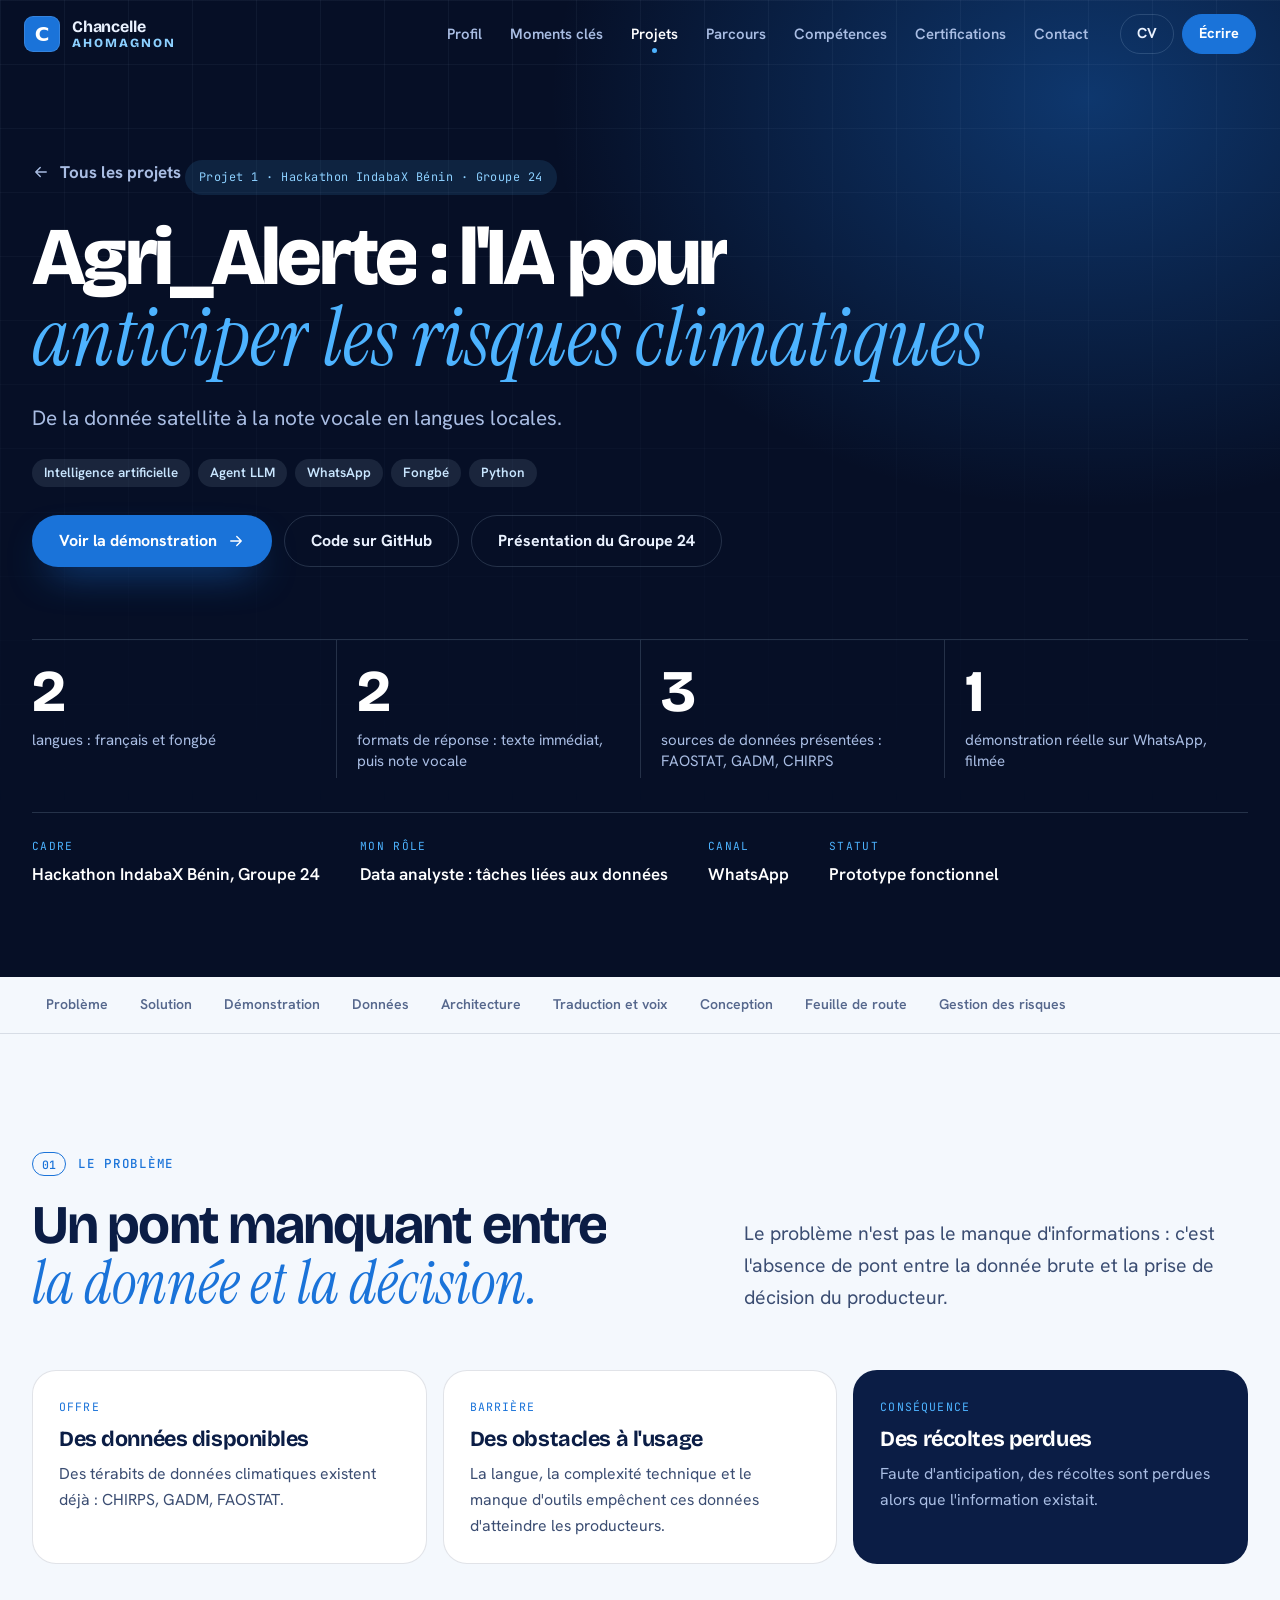
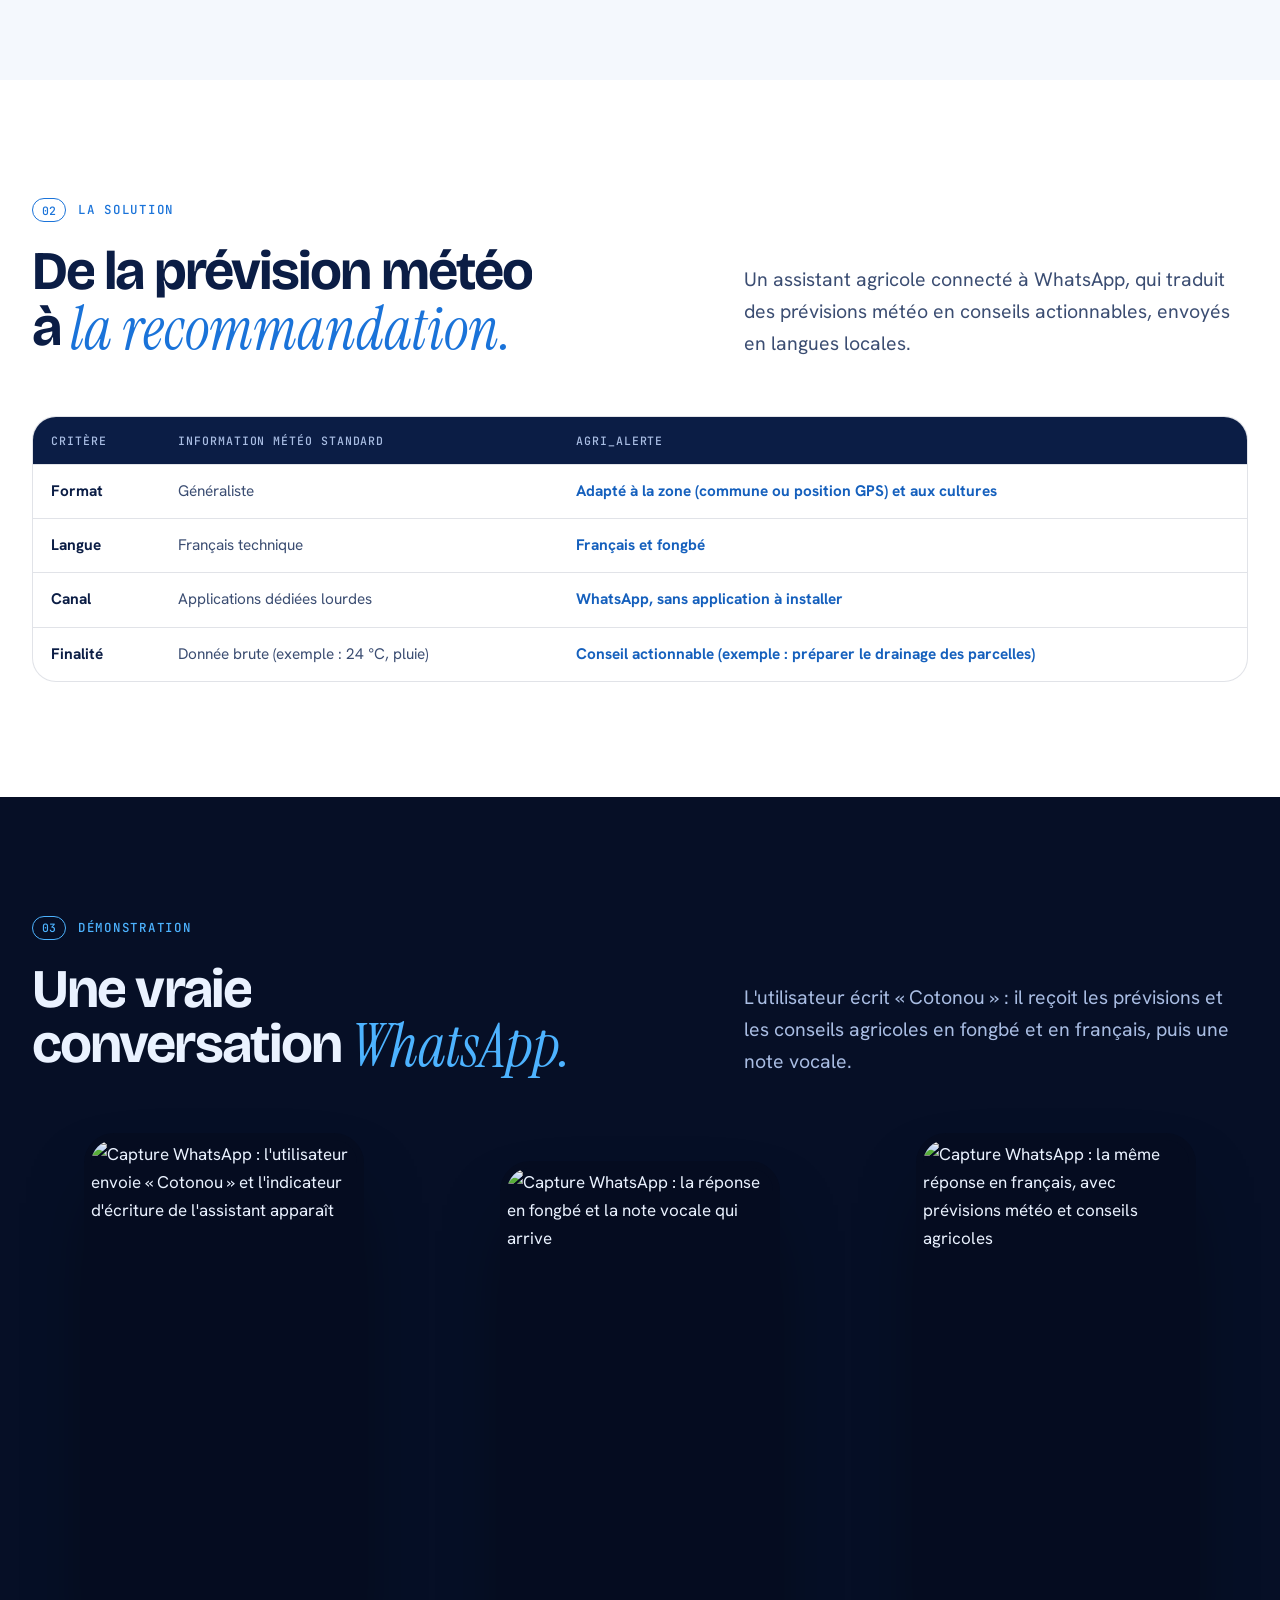
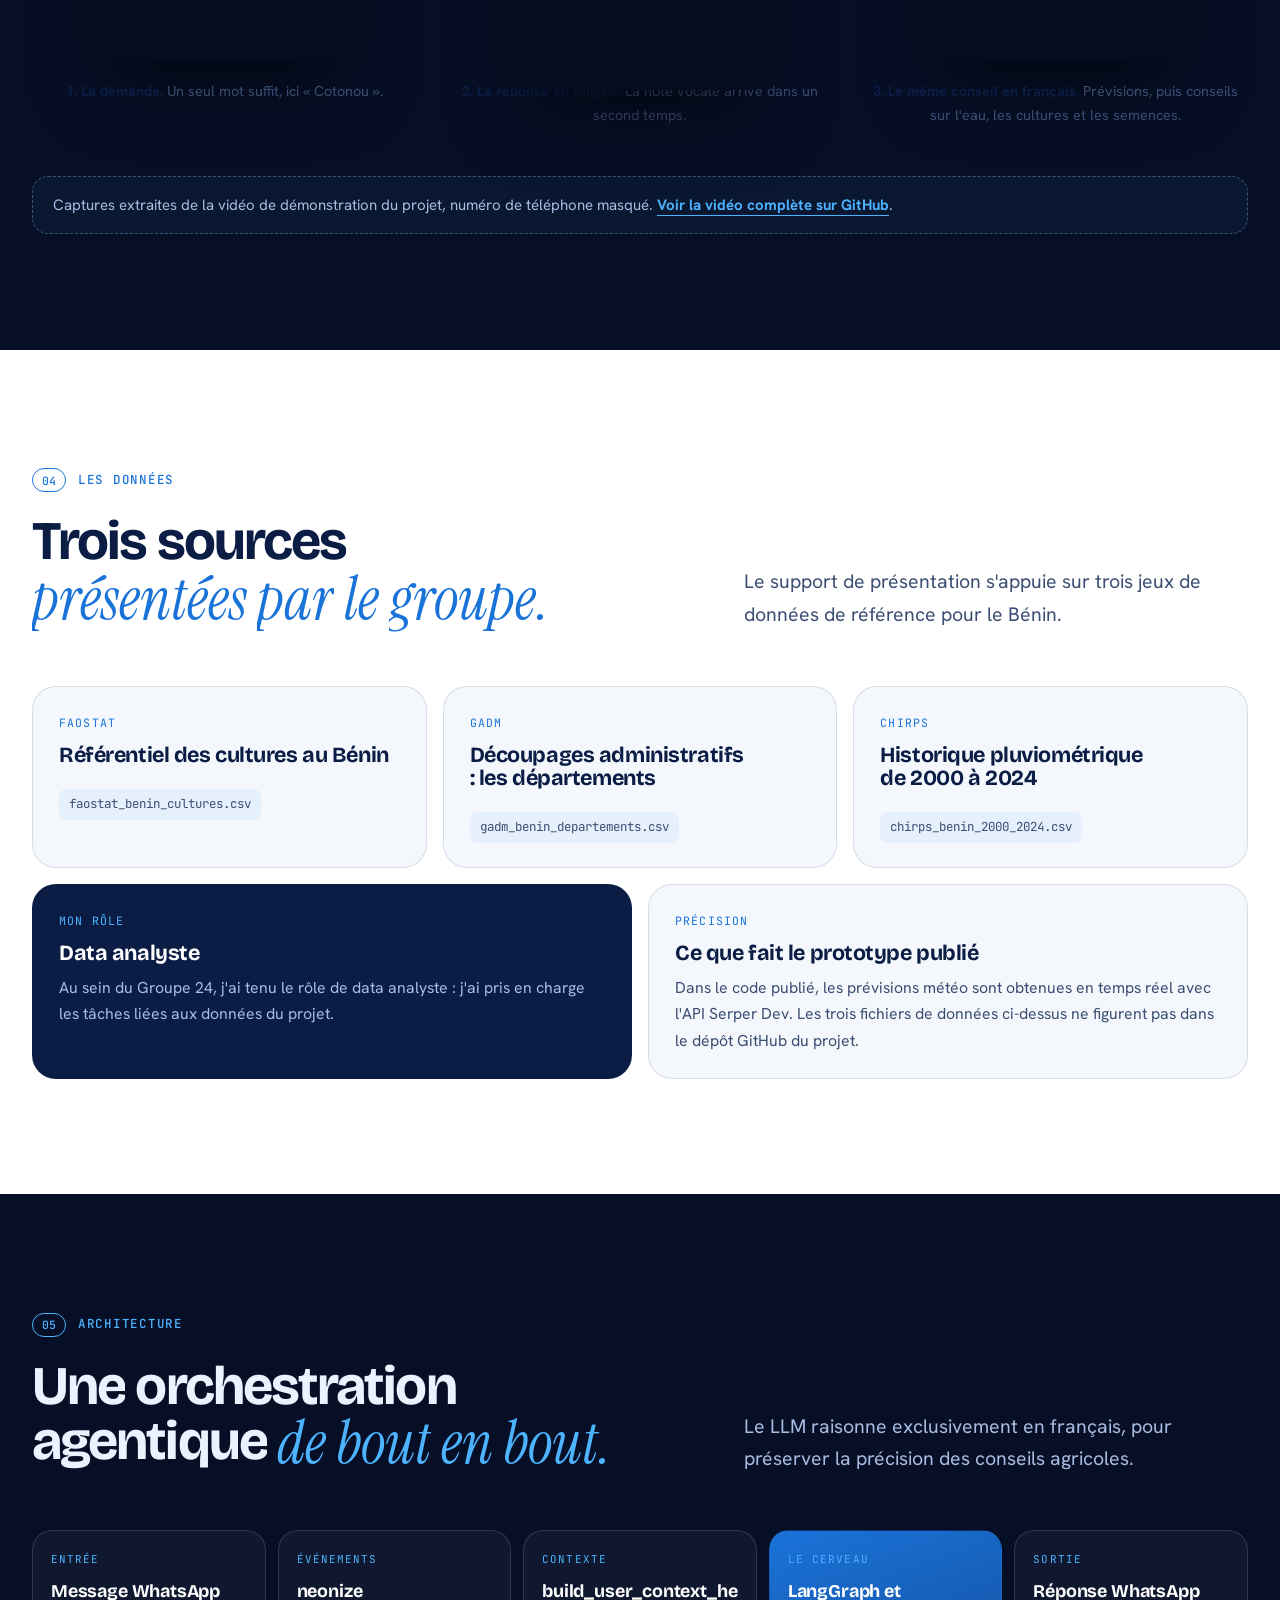
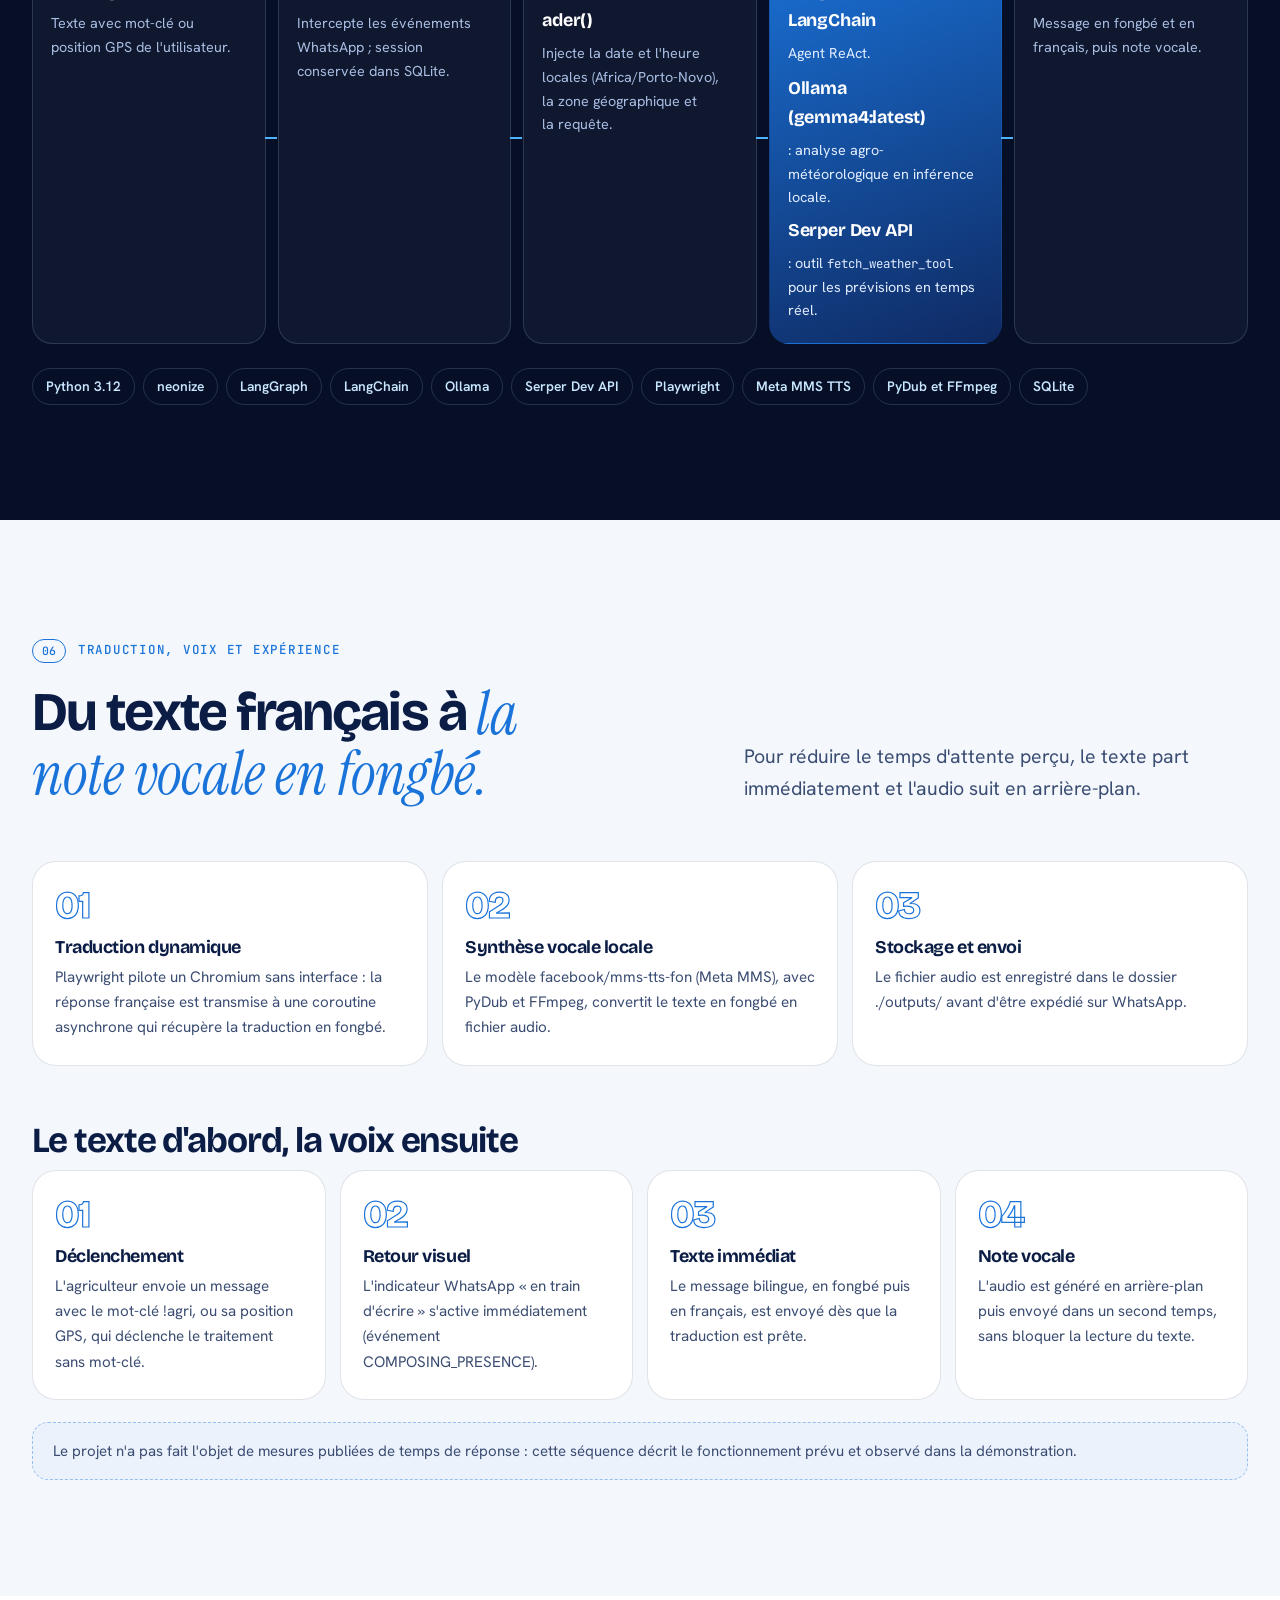
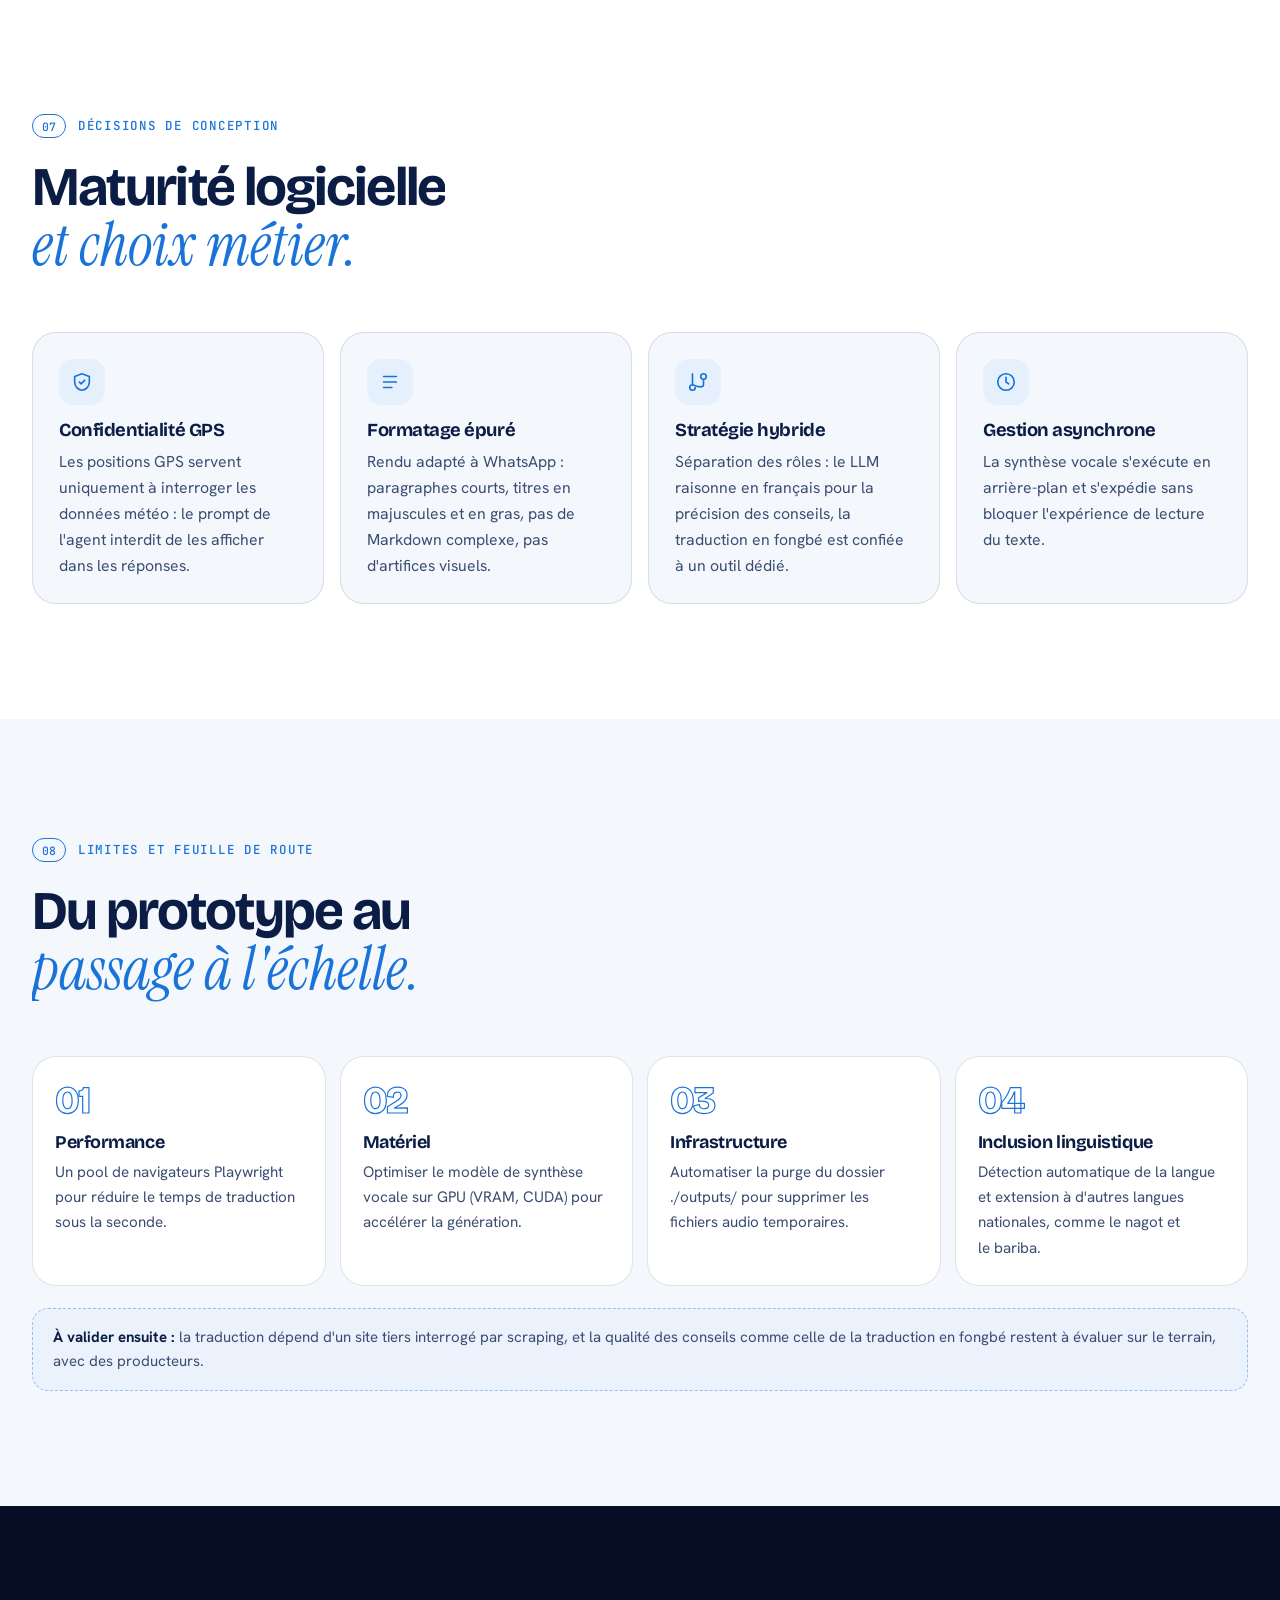
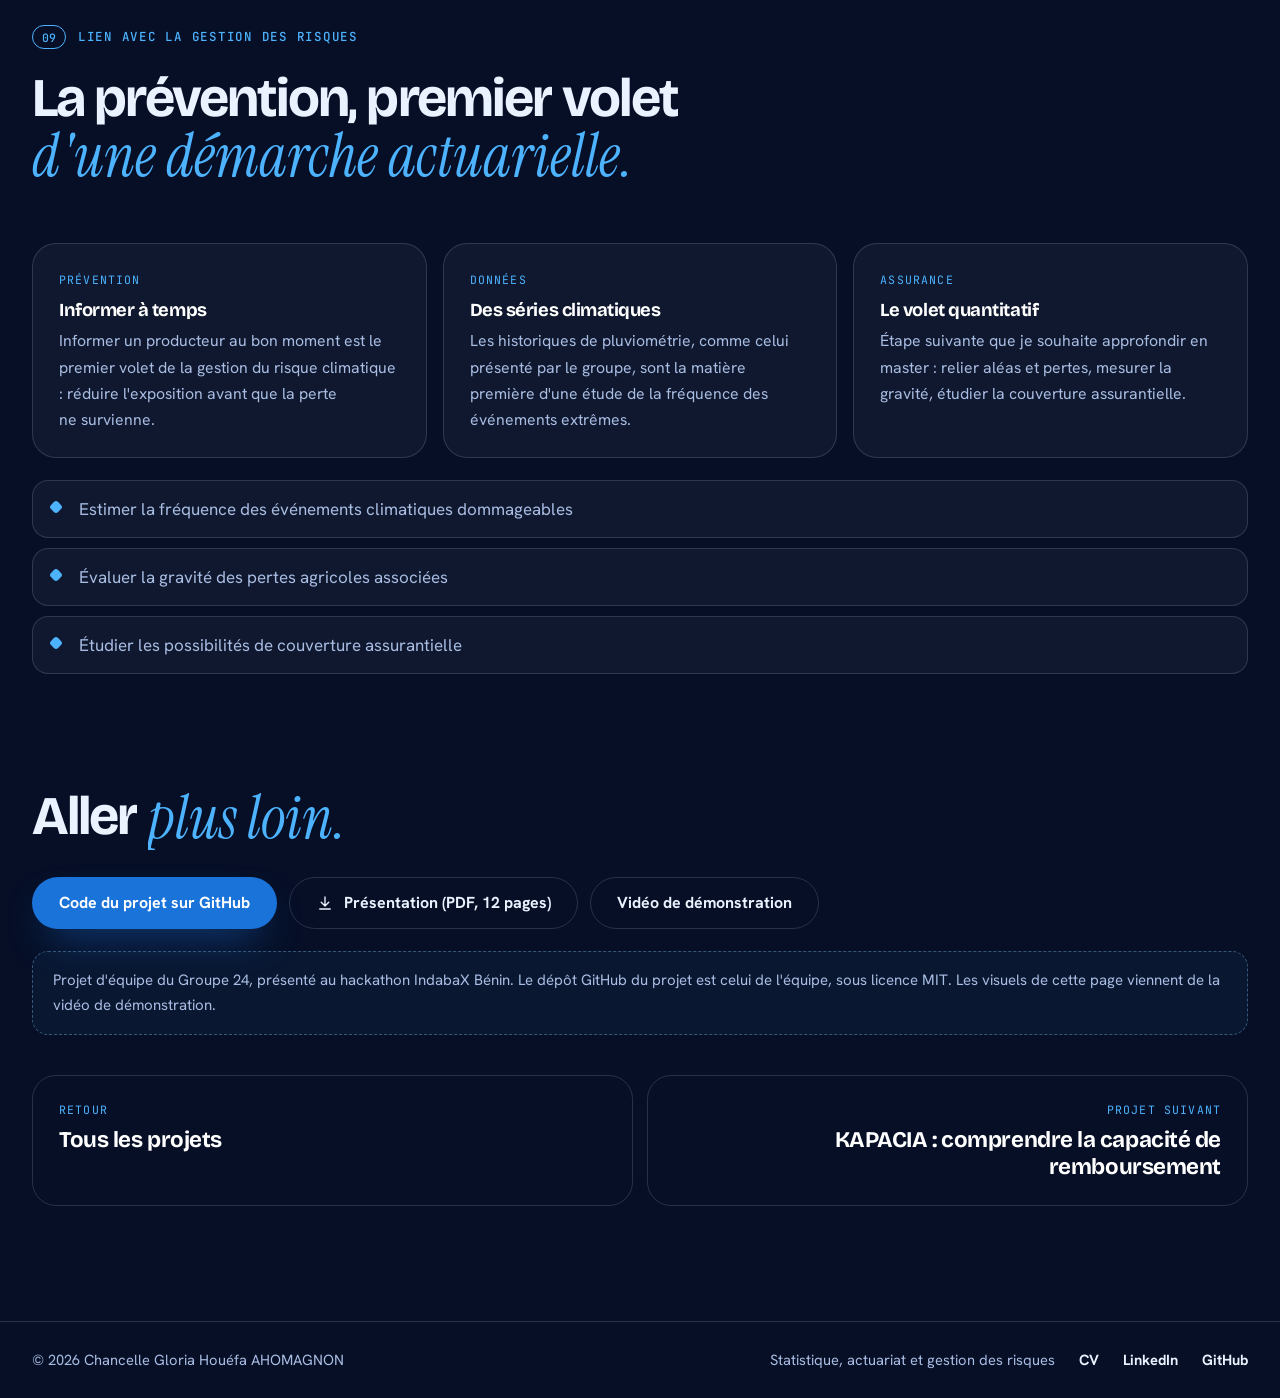
==== commit dc63c4c8: "Étude de cas Agri_Alerte dans le nouveau style Co-Authored-By: Claude Opus 5.5 <noreply@anthropic.co" ====
--- a/projet-agri-alerte.html
+++ b/projet-agri-alerte.html
@@ -3,847 +3,208 @@
 <head>
 <meta charset="UTF-8">
 <meta name="viewport" content="width=device-width, initial-scale=1.0">
-<title>Agri_Alerte, l&#x27;IA pour anticiper les risques climatiques · Chancelle AHOMAGNON</title>
+<title>Agri_Alerte, l'IA pour anticiper les risques climatiques · Chancelle AHOMAGNON</title>
 <meta name="description" content="Agri_Alerte : un assistant agricole sur WhatsApp qui donne des prévisions et des conseils en français et en fongbé, par message puis note vocale. Projet du Groupe 24 au hackathon IndabaX Bénin.">
-<meta name="theme-color" content="#1a73d9">
+<meta name="theme-color" content="#060f26">
 <meta property="og:type" content="website">
-<meta property="og:title" content="Agri_Alerte, l&#x27;IA pour anticiper les risques climatiques · Chancelle AHOMAGNON">
+<meta property="og:title" content="Agri_Alerte, l'IA pour anticiper les risques climatiques · Chancelle AHOMAGNON">
 <meta property="og:description" content="Agri_Alerte : un assistant agricole sur WhatsApp qui donne des prévisions et des conseils en français et en fongbé, par message puis note vocale. Projet du Groupe 24 au hackathon IndabaX Bénin.">
 <link rel="icon" href="data:image/svg+xml,%3Csvg%20xmlns='http://www.w3.org/2000/svg'%20viewBox='0%200%2032%2032'%3E%3Crect%20width='32'%20height='32'%20rx='7'%20fill='%231a73d9'/%3E%3Ctext%20x='16'%20y='23'%20text-anchor='middle'%20font-family='Segoe%20UI,system-ui,sans-serif'%20font-weight='600'%20font-size='20'%20fill='%23fff'%3EC%3C/text%3E%3C/svg%3E">
 <link rel="preconnect" href="https://fonts.googleapis.com">
 <link rel="preconnect" href="https://fonts.gstatic.com" crossorigin>
-<link href="https://fonts.googleapis.com/css2?family=Inter:wght@400..700&family=Source+Serif+4:wght@500..800&display=swap" rel="stylesheet">
-<style>
-:root{
-  --navy:#0b1d45;--ink:#12254d;--ink2:#42557f;--ink3:#7084ad;
-  --primary:#1a73d9;--primary-d:#1560bd;--sky:#4db3ff;--sky2:#8cd0ff;--sky3:#c9e6ff;
-  --pale:#eaf4ff;--pale2:#f5faff;--line:#dbe9fb;--white:#fff;
-  --maxw:1180px;--font-heading:'Source Serif 4',Georgia,'Times New Roman',serif;--font-body:'Inter',system-ui,-apple-system,'Segoe UI',Roboto,sans-serif;--font-mono:ui-monospace,SFMono-Regular,Menlo,Consolas,monospace;--r:26px;--shadow:0 26px 60px -34px rgba(20,90,190,.45);
-}
-*{box-sizing:border-box;margin:0;padding:0;}
-html{scroll-behavior:smooth;scroll-padding-top:90px;}
-body{font-family:var(--font-body);font-size:17px;line-height:1.65;color:var(--ink);background:var(--white);-webkit-font-smoothing:antialiased;overflow-x:hidden;}
-h1,h2,h3,h4{font-family:var(--font-heading);letter-spacing:-.025em;line-height:1.14;font-weight:800;color:var(--navy);}
-a{color:inherit;text-decoration:none;}
-button{font-family:inherit;cursor:pointer;}
-svg{display:block;max-width:100%;}
-:focus-visible{outline:3px solid var(--sky);outline-offset:3px;border-radius:10px;}
-.wrap{max-width:var(--maxw);margin:0 auto;padding:0 32px;}
-@media(max-width:640px){.wrap{padding:0 20px;}}
-section{padding:96px 0;position:relative;}
-@media(max-width:720px){section{padding:64px 0;}}
-.skip{position:absolute;left:-999px;top:8px;background:#fff;padding:10px 16px;border-radius:10px;z-index:500;}
-.skip:focus{left:12px;}
-.progress{position:fixed;top:0;left:0;height:3px;width:0;background:linear-gradient(90deg,var(--primary),var(--sky));z-index:400;}
-.bubble{width:52px;height:52px;border-radius:50%;background:var(--pale);color:var(--primary);display:grid;place-items:center;flex:0 0 auto;}
-.bubble svg{width:24px;height:24px;}
-
-.eyebrow{font-weight:700;font-size:.98rem;color:var(--primary);margin-bottom:10px;letter-spacing:.01em;}
-.sec-head{max-width:700px;margin:0 auto 52px;text-align:center;}
-.sec-head h2{font-size:clamp(2rem,4vw,2.9rem);}
-.sec-head p{margin-top:16px;color:var(--ink2);font-size:1.12rem;}
-.squig{width:96px;height:12px;color:var(--sky);margin:12px auto 0;}
-
-.cf{position:absolute;pointer-events:none;z-index:0;}
-.cf.leaf{width:30px;height:30px;border-radius:100% 0 100% 0;}
-.cf.half{width:34px;height:17px;border-radius:34px 34px 0 0;}
-.cf.oval{width:22px;height:11px;border-radius:50%;}
-.cf.ring{width:44px;height:44px;border-radius:50%;border:5px solid var(--sky3);}
-
-.nav{position:fixed;top:0;left:0;right:0;z-index:300;background:rgba(255,255,255,.86);backdrop-filter:blur(14px);border-bottom:1px solid var(--line);}
-.nav-in{max-width:var(--maxw);margin:0 auto;padding:13px 32px;display:flex;align-items:center;justify-content:space-between;gap:20px;}
-.brand{display:flex;align-items:center;gap:11px;white-space:nowrap;font-family:var(--font-heading);font-weight:800;font-size:1.05rem;color:var(--navy);}
-.mark{width:38px;height:38px;border-radius:50%;background:linear-gradient(135deg,var(--primary),var(--sky));display:grid;place-items:center;color:#fff;font-size:.82rem;letter-spacing:.02em;}
-.nav-links{display:flex;gap:24px;font-size:.95rem;font-weight:600;color:var(--ink2);white-space:nowrap;}
-.nav-links a{position:relative;padding:4px 0;transition:color .2s;}
-.nav-links a::after{content:"";position:absolute;left:0;bottom:-2px;height:2px;width:0;background:var(--primary);border-radius:2px;transition:width .25s;}
-.nav-links a:hover,.nav-links a.on{color:var(--primary);}
-.nav-links a:hover::after,.nav-links a.on::after{width:100%;}
-.btn{display:inline-flex;align-items:center;gap:10px;padding:15px 30px;border-radius:100px;font-weight:700;font-size:1rem;border:2px solid transparent;transition:all .22s;}
-.btn-main{background:var(--primary);color:#fff;box-shadow:0 14px 28px -14px rgba(26,115,217,.8);}
-.btn-main:hover{background:var(--primary-d);transform:translateY(-2px);box-shadow:0 18px 34px -14px rgba(26,115,217,.9);}
-.btn-white{background:#fff;color:var(--primary);}
-.btn-white:hover{transform:translateY(-2px);box-shadow:0 16px 30px -14px rgba(0,0,0,.4);}
-.nav .btn{padding:11px 24px;font-size:.94rem;white-space:nowrap;}
-.burger{display:none;background:none;border:none;font-size:1.5rem;color:var(--navy);}
-@media(max-width:1020px){
-  .burger{display:block;}
-  .nav-links{position:fixed;top:64px;left:0;right:0;background:#fff;flex-direction:column;gap:0;padding:8px 32px 20px;border-bottom:1px solid var(--line);transform:translateY(-130%);transition:transform .3s;}
-  .nav-links.open{transform:translateY(0);}
-  .nav-links a{padding:13px 0;border-bottom:1px solid var(--pale);}
-  .nav .btn{display:none;}
-}
-
-.hero{padding:136px 0 76px;background:linear-gradient(180deg,#fff 0%,var(--pale2) 100%);overflow:hidden;}
-.hero-grid{display:grid;grid-template-columns:1fr 1.02fr;gap:50px;align-items:center;position:relative;z-index:2;}
-.hero-grid>*{min-width:0;}
-@media(max-width:980px){.hero-grid{grid-template-columns:minmax(0,1fr);gap:56px;}}
-.hero h1{font-size:clamp(2.6rem,5.4vw,4.2rem);line-height:1.05;margin-bottom:22px;}
-.hero h1 em{font-style:normal;color:var(--primary);}
-.hero .lead{font-size:1.18rem;color:var(--ink2);max-width:540px;margin-bottom:32px;}
-.hero .lead b{color:var(--navy);}
-.cta-row{display:flex;flex-wrap:wrap;gap:16px;align-items:center;margin-bottom:34px;}
-@keyframes float{0%,100%{transform:translateY(0);}50%{transform:translateY(-9px);}}
-@media(max-width:1100px){.fl.a{left:-8px;}}
-@media(max-width:760px){.fl{display:none;}.hero-visual{padding:0;}.hero-visual::before{inset:-4% -4% -4% -4%;}.pchip{white-space:normal;}.lab{padding:20px 16px 18px;}.metrics{gap:8px;}.metric{padding:10px 10px;}.metric b{font-size:1.3rem;}.slider-row{gap:10px;}.slider-row label{white-space:normal;font-size:.88rem;}.cta-row{gap:12px;}}
-
-.strip{padding:34px 0;background:var(--pale);border-block:1px solid var(--line);}
-.strip p{text-align:center;font-weight:700;color:var(--ink2);margin-bottom:16px;font-size:.98rem;}
-.strip-row{display:flex;flex-wrap:wrap;justify-content:center;gap:10px 34px;}
-.strip-row span{font-family:var(--font-heading);font-weight:800;font-size:1.08rem;color:#4a6396;letter-spacing:-.01em;}
-
-.expertise{background:#fff;overflow:hidden;}
-.exp-grid{display:grid;grid-template-columns:repeat(3,1fr);gap:20px;position:relative;z-index:2;}
-@media(max-width:940px){.exp-grid{grid-template-columns:repeat(2,1fr);}}
-@media(max-width:600px){.exp-grid{grid-template-columns:1fr;}}
-.exp{background:#fff;border:1px solid var(--line);border-radius:var(--r);padding:30px 28px 26px;display:flex;flex-direction:column;transition:transform .25s,box-shadow .25s,border-color .25s;}
-.exp:hover{transform:translateY(-6px);box-shadow:var(--shadow);border-color:var(--sky);}
-.exp .bubble{margin-bottom:18px;width:60px;height:60px;}
-.exp h3{font-size:1.3rem;margin-bottom:10px;}
-.exp p{color:var(--ink2);font-size:1.02rem;margin-bottom:16px;}
-.more{margin-top:auto;display:inline-flex;align-items:center;gap:8px;font-weight:700;color:var(--primary);font-size:.96rem;}
-.more svg{width:18px;height:18px;transition:transform .2s;}.exp:hover .more svg{transform:translateX(4px);}
-
-.about{padding-top:0;}
-.about-panel{background:linear-gradient(120deg,var(--primary) 0%,#3d9bf0 55%,var(--sky) 100%);border-radius:36px;padding:48px 52px;display:grid;grid-template-columns:auto 1.25fr 1fr;gap:44px;align-items:center;color:#fff;position:relative;overflow:hidden;box-shadow:0 40px 80px -44px rgba(26,115,217,.9);}
-.about-panel::after{content:"";position:absolute;right:-90px;top:-90px;width:300px;height:300px;border-radius:50%;background:rgba(255,255,255,.08);}
-@media(max-width:1000px){.about-panel{grid-template-columns:1fr;padding:38px 28px;gap:30px;}}
-.mono-ring{width:168px;height:168px;position:relative;display:grid;place-items:center;}
-.mono-ring i{position:absolute;border-radius:50%;border:2px solid rgba(255,255,255,.35);}
-.mono-ring i:nth-child(1){inset:0;}.mono-ring i:nth-child(2){inset:14px;border-color:rgba(255,255,255,.55);}
-.mono-ring b{width:104px;height:104px;border-radius:50%;background:#fff;color:var(--primary);font-family:var(--font-heading);font-size:2.1rem;font-weight:800;display:grid;place-items:center;letter-spacing:-.02em;}
-.about-panel .kick{font-weight:700;color:var(--navy);font-size:.96rem;opacity:.85;margin-bottom:6px;}
-.about-panel h2{color:#fff;font-size:clamp(1.9rem,3.4vw,2.6rem);margin-bottom:14px;}
-.about-panel p{color:#eaf4ff;font-size:1.06rem;margin-bottom:22px;}
-.hl{display:grid;gap:14px;position:relative;z-index:2;}
-.hl div{display:flex;align-items:center;gap:14px;font-weight:600;font-size:1rem;}
-.hl .bubble{width:44px;height:44px;background:rgba(255,255,255,.18);color:#fff;}
-.hl .bubble svg{width:21px;height:21px;}
-
-.palm{background:var(--pale2);}
-.bento{display:grid;grid-template-columns:repeat(4,1fr);grid-auto-rows:minmax(168px,auto);gap:18px;}
-.bt{background:#fff;border:1px solid var(--line);border-radius:var(--r);padding:26px 26px 24px;display:flex;flex-direction:column;transition:transform .25s,box-shadow .25s,border-color .25s;}
-.bt:hover{transform:translateY(-5px);box-shadow:var(--shadow);border-color:var(--sky);}
-.bt-top{display:flex;align-items:center;justify-content:space-between;margin-bottom:16px;}
-.bt-year{font-weight:700;font-size:.9rem;color:var(--ink3);background:var(--pale2);padding:4px 12px;border-radius:100px;border:1px solid var(--line);}
-.bt h3{font-size:1.2rem;margin-bottom:6px;}
-.bt-org{color:var(--primary);font-weight:700;font-size:.94rem;margin-bottom:8px;}
-.bt p{color:var(--ink2);font-size:.98rem;}
-.b1{grid-column:1/3;grid-row:1/3;}.b2{grid-column:3/5;}.b3{grid-column:3;}.b4{grid-column:4;}.b5{grid-column:1/3;}
-.bt.feature{background:linear-gradient(150deg,var(--primary),#4aa8fa);color:#fff;border:none;padding:36px 34px;justify-content:flex-end;position:relative;overflow:hidden;}
-.bt.feature::before{content:"";position:absolute;right:-60px;top:-60px;width:240px;height:240px;border-radius:50%;background:rgba(255,255,255,.1);}
-.bt.feature .bt-top{position:absolute;top:30px;left:34px;right:34px;margin:0;}
-.bt.feature .bubble{background:rgba(255,255,255,.2);color:#fff;width:64px;height:64px;}.bt.feature .bubble svg{width:30px;height:30px;}
-.bt.feature .bt-year{background:rgba(255,255,255,.2);color:#fff;border-color:transparent;}
-.bt.feature h3{color:#fff;font-size:clamp(2rem,3.4vw,2.8rem);margin-bottom:10px;}
-.bt.feature .bt-org{color:#d9edff;font-size:1.02rem;}
-.bt.feature p{color:#fff;font-size:1.08rem;max-width:460px;}
-@media(max-width:940px){
-  .bento{grid-template-columns:1fr 1fr;}
-  .b1{grid-column:1/3;grid-row:auto;min-height:300px;}.b2,.b5{grid-column:span 2;}.b3,.b4,.b6,.b7{grid-column:auto;}
-}
-@media(max-width:940px){.bt.feature{justify-content:flex-start;}.bt.feature .bt-top{position:static;margin-bottom:22px;}}
-@media(max-width:560px){.bento{grid-template-columns:1fr;}.b1,.b2,.b5{grid-column:auto;}}
-
-.form{background:#fff;overflow:hidden;}
-.steps{display:grid;grid-template-columns:repeat(3,1fr);gap:22px;align-items:start;position:relative;z-index:2;}
-@media(max-width:940px){.steps{grid-template-columns:1fr;align-items:stretch;}.step.s1,.step.s2,.step.s3{margin-top:0;}}
-.step{background:#fff;border:1px solid var(--line);border-radius:var(--r);padding:30px 28px;position:relative;transition:transform .25s,box-shadow .25s;}
-.step:hover{box-shadow:var(--shadow);}
-.step.s1{margin-top:112px;}.step.s2{margin-top:56px;background:var(--pale2);border-color:var(--sky3);}.step.s3{margin-top:0;}
-.step .lvl{display:inline-flex;align-items:center;gap:8px;font-weight:700;font-size:.9rem;color:var(--primary);background:var(--pale);padding:6px 14px;border-radius:100px;margin-bottom:16px;}
-.step .lvl svg{width:17px;height:17px;}
-.step.s2 .lvl{background:var(--primary);color:#fff;}
-.step h3{font-size:1.38rem;margin-bottom:6px;}
-.step .org{color:var(--primary);font-weight:700;margin-bottom:4px;}
-.step .when{color:var(--ink3);font-size:.96rem;margin-bottom:18px;font-weight:600;}
-.step .cap{font-size:.86rem;font-weight:700;color:var(--ink3);margin-bottom:10px;letter-spacing:.02em;text-transform:uppercase;}
-.cc{display:inline-block;font-size:.9rem;font-weight:600;padding:6px 13px;border-radius:100px;background:var(--pale);color:#2a5ca8;margin:0 6px 8px 0;}
-.step.s2 .cc{background:#fff;border:1px solid var(--sky3);}
-.step .note{margin-top:8px;font-size:.98rem;color:var(--ink2);border-top:1px solid var(--line);padding-top:14px;}
-
-.parc{background:var(--pale2);}
-.chips-bar{display:flex;flex-wrap:wrap;gap:10px;margin-bottom:38px;justify-content:center;}
-.fchip{font-size:.94rem;font-weight:700;padding:10px 20px;border-radius:100px;border:1.5px solid var(--line);background:#fff;color:var(--ink2);transition:all .2s;}
-.fchip:hover{border-color:var(--primary);color:var(--primary);}
-.fchip.active{background:var(--primary);border-color:var(--primary);color:#fff;}
-.tl{list-style:none;position:relative;max-width:980px;margin:0 auto;}
-.tl::before{content:"";position:absolute;left:176px;top:8px;bottom:8px;width:3px;border-radius:3px;background:linear-gradient(180deg,var(--sky),var(--sky3));}
-.tl-item{display:grid;grid-template-columns:150px 1fr;gap:52px;padding-bottom:26px;position:relative;}
-.tl-item.hidden{display:none;}
-.tl-item::before{content:"";position:absolute;left:169px;top:9px;width:17px;height:17px;border-radius:50%;background:#fff;border:4px solid var(--primary);z-index:2;}
-.tl-item[data-k=distinction]::before{border-color:var(--sky);background:var(--sky3);}
-.tl-item[data-k=experience]::before{border-color:var(--navy);}
-.tl-item[data-k=engagement]::before{border-color:var(--sky);background:#fff;}
-.tl-date{text-align:right;font-weight:700;font-size:.9rem;color:var(--ink3);padding-top:5px;line-height:1.45;}
-.tl-card{background:#fff;border:1px solid var(--line);border-radius:22px;padding:22px 26px;margin-left:10px;transition:transform .22s,box-shadow .22s,border-color .22s;}
-.tl-card:hover{transform:translateX(5px);box-shadow:var(--shadow);border-color:var(--sky);}
-.kind{display:inline-block;font-weight:700;font-size:.78rem;letter-spacing:.06em;text-transform:uppercase;color:var(--primary);background:var(--pale);padding:3px 11px;border-radius:100px;margin-bottom:9px;}
-.tl-card h4{font-size:1.2rem;margin-bottom:4px;}
-.tl-org{color:var(--ink3);font-size:.98rem;font-weight:600;margin-bottom:8px;}
-.tl-card ul{padding-left:18px;color:var(--ink2);font-size:1rem;}
-.tl-card li{margin-bottom:3px;}
-@media(max-width:760px){
-  .tl::before{left:8px;}
-  .tl-item{grid-template-columns:1fr;gap:6px;padding-left:36px;}
-  .tl-item::before{left:0;}
-  .tl-date{text-align:left;padding-top:0;}
-  .tl-card{margin-left:0;}
-}
-
-.projets{background:#fff;overflow:hidden;}
-.proj-grid{display:grid;grid-template-columns:1fr 1fr;gap:22px;position:relative;z-index:2;}
-@media(max-width:820px){.proj-grid{grid-template-columns:1fr;}}
-.proj{background:linear-gradient(180deg,#fff,var(--pale2));border:1px solid var(--line);border-radius:var(--r);padding:30px 30px 26px;transition:transform .25s,box-shadow .25s,border-color .25s;}
-.proj:hover{transform:translateY(-6px);box-shadow:var(--shadow);border-color:var(--sky);}
-.proj-top{display:flex;align-items:center;justify-content:space-between;margin-bottom:18px;}
-.proj-tag{font-weight:700;font-size:.82rem;color:var(--primary);background:var(--pale);padding:5px 14px;border-radius:100px;}
-.proj h3{font-size:1.38rem;margin-bottom:8px;}
-.proj-org{color:var(--primary);font-weight:700;font-size:.96rem;margin-bottom:12px;}
-.proj p{color:var(--ink2);font-size:1.02rem;margin-bottom:16px;}
-.tags{display:flex;flex-wrap:wrap;gap:8px;}
-.tag{font-size:.86rem;font-weight:600;padding:5px 13px;border-radius:100px;background:var(--pale);color:#2a5ca8;}
-
-.comp{background:var(--pale2);}
-.legend{font-size:.96rem;color:var(--ink3);margin-bottom:22px;display:flex;align-items:center;gap:9px;justify-content:center;font-weight:600;}
-.legend i{width:10px;height:10px;border-radius:50%;background:var(--primary);display:inline-block;}
-.comp-layout{display:grid;grid-template-columns:1.35fr 1fr;gap:28px;align-items:start;}
-@media(max-width:940px){.comp-layout{grid-template-columns:1fr;}}
-.sk-groups{display:grid;gap:18px;}
-.sk-group{background:#fff;border:1px solid var(--line);border-radius:var(--r);padding:24px 26px;}
-.sk-group h4{font-size:1.12rem;margin-bottom:14px;}
-.sk-chips{display:flex;flex-wrap:wrap;gap:9px;}
-.sk{font-size:.96rem;font-weight:600;padding:8px 16px;border-radius:100px;border:1.5px solid var(--line);background:var(--pale2);color:var(--ink2);font-family:inherit;}
-.sk.has{background:#fff;border-color:var(--sky);color:var(--primary);position:relative;padding-left:28px;transition:all .2s;}
-.sk.has::before{content:"";position:absolute;left:12px;top:50%;width:8px;height:8px;margin-top:-4px;border-radius:50%;background:var(--primary);}
-.sk.has:hover{background:var(--pale);}
-.sk.has.sel{background:var(--primary);color:#fff;border-color:var(--primary);}
-.sk.has.sel::before{background:#fff;}
-.proof{position:sticky;top:98px;background:linear-gradient(150deg,var(--primary),#3d9bf0);color:#fff;border-radius:30px;padding:32px 30px;min-height:280px;box-shadow:0 34px 70px -40px rgba(26,115,217,.9);}
-@media(max-width:940px){.proof{position:relative;top:0;}}
-.proof h3{font-size:1.4rem;margin-bottom:8px;color:#fff;}
-.proof .hint{color:#eaf4ff;font-size:1.02rem;}
-.proof-kicker{font-weight:700;font-size:.86rem;letter-spacing:.06em;text-transform:uppercase;color:#d9edff;margin-bottom:12px;}
-.proof ul{list-style:none;margin-top:18px;display:grid;gap:12px;}
-.proof li{background:rgba(255,255,255,.16);border:1px solid rgba(255,255,255,.28);border-radius:16px;padding:13px 17px;font-size:1rem;}
-.proof li b{display:block;font-size:.76rem;letter-spacing:.07em;text-transform:uppercase;color:#d9edff;margin-bottom:3px;}
-
-.certs{background:#fff;}
-.cert-grid{display:grid;grid-template-columns:repeat(3,1fr);gap:20px;}
-@media(max-width:940px){.cert-grid{grid-template-columns:repeat(2,1fr);}}
-@media(max-width:600px){.cert-grid{grid-template-columns:1fr;}}
-.cert{border:1px solid var(--line);border-radius:var(--r);padding:26px 24px;background:linear-gradient(180deg,#fff,var(--pale2));display:flex;flex-direction:column;transition:transform .25s,box-shadow .25s,border-color .25s;}
-.cert:hover{transform:translateY(-5px);box-shadow:var(--shadow);border-color:var(--sky);}
-.cert.hidden{display:none;}
-.cert-org{font-weight:700;font-size:.9rem;color:var(--primary);margin-bottom:10px;}
-.cert h4{font-size:1.28rem;margin-bottom:16px;line-height:1.25;}
-.cert .tags{margin-top:auto;}
-.cert-link{margin-top:16px;font-weight:700;font-size:.94rem;color:var(--primary);}
-.cert-link:hover{text-decoration:underline;}
-.extras{margin-top:56px;display:grid;grid-template-columns:1fr 1fr;gap:20px;}
-@media(max-width:820px){.extras{grid-template-columns:1fr;}}
-.event{border-radius:var(--r);padding:28px;background:var(--pale);display:flex;gap:18px;align-items:flex-start;}
-.event .bubble{background:#fff;}
-.event .when{font-weight:700;font-size:.9rem;color:var(--primary);margin-bottom:6px;}
-.event h4{font-size:1.2rem;margin-bottom:6px;}
-.event p{color:var(--ink2);font-size:1rem;}
-.langs{margin-top:20px;display:flex;flex-wrap:wrap;gap:16px;}
-.lang{flex:1 1 260px;border:1px solid var(--line);border-radius:var(--r);padding:20px 24px;background:var(--pale2);}
-.lang b{font-family:var(--font-heading);font-size:1.2rem;display:block;color:var(--navy);}
-.lang span{color:var(--ink2);font-size:1rem;}
-.comm{margin-top:20px;color:var(--ink2);font-size:1rem;text-align:center;}
-
-.contact{background:linear-gradient(180deg,var(--pale2),var(--pale));overflow:hidden;}
-.cta-grid{display:grid;grid-template-columns:1fr 1fr;gap:48px;align-items:center;position:relative;z-index:2;}
-@media(max-width:900px){.cta-grid{grid-template-columns:1fr;gap:34px;}}
-.cta-grid h2{font-size:clamp(2rem,4vw,2.9rem);margin-bottom:22px;}
-.checks{list-style:none;display:grid;gap:14px;margin-bottom:6px;}
-.checks li{display:flex;align-items:center;gap:13px;font-weight:600;font-size:1.06rem;color:var(--ink);}
-.checks li i{width:28px;height:28px;border-radius:50%;background:var(--primary);color:#fff;display:grid;place-items:center;flex:0 0 auto;}
-.checks li i svg{width:15px;height:15px;stroke-width:3;}
-.cta-card{background:#fff;border-radius:32px;padding:44px 38px;text-align:center;box-shadow:0 40px 80px -44px rgba(20,90,190,.7);border:1px solid var(--line);position:relative;}
-.cta-card h3{font-size:2.1rem;margin-bottom:10px;}
-.cta-card p{color:var(--ink2);margin-bottom:26px;}
-.mail{display:inline-flex;align-items:center;justify-content:center;gap:12px;width:100%;padding:18px 20px;border-radius:100px;background:var(--primary);color:#fff;font-weight:700;font-size:clamp(1rem,2.2vw,1.2rem);box-shadow:0 18px 34px -16px rgba(26,115,217,.9);transition:all .22s;word-break:break-all;}
-.mail:hover{background:var(--primary-d);transform:translateY(-2px);}
-.mail svg{width:22px;height:22px;flex:0 0 auto;}
-.cta-card small{display:block;margin-top:16px;color:var(--ink3);font-weight:600;}
-.future{position:absolute;z-index:3;top:-26px;right:26px;background:#fff;border-radius:20px;padding:12px 20px;box-shadow:0 22px 44px -22px rgba(20,90,190,.6);border:1px solid var(--line);font-family:var(--font-heading);font-weight:800;font-size:.98rem;color:var(--navy);animation:float 7s ease-in-out infinite;}
-@media(max-width:900px){.future{display:none;}}
-footer{background:#fff;color:var(--ink3);padding:26px 0;border-top:1px solid var(--line);font-size:.94rem;}
-.foot{display:flex;justify-content:space-between;flex-wrap:wrap;gap:10px;font-weight:600;}
-
-
-/* ajouts : fil conducteur, projets phares, fondements */
-.hero h1{font-size:clamp(2.3rem,4.5vw,3.4rem);line-height:1.08;}
-.fil-grid{display:grid;grid-template-columns:repeat(3,1fr);gap:20px;position:relative;z-index:2;}
-@media(max-width:900px){.fil-grid{grid-template-columns:1fr;}}
-.fq{background:#fff;border:1px solid var(--line);border-radius:var(--r);padding:32px 28px 26px;display:flex;flex-direction:column;transition:transform .25s,box-shadow .25s,border-color .25s;}
-.fq:hover{transform:translateY(-6px);box-shadow:var(--shadow);border-color:var(--sky);}
-.fnum{width:54px;height:54px;border-radius:50%;background:var(--primary);color:#fff;font-family:var(--font-heading);font-weight:800;font-size:1.5rem;display:grid;place-items:center;margin-bottom:18px;}
-.fq h3{font-size:1.32rem;margin-bottom:10px;}
-.fq p{color:var(--ink2);font-size:1.03rem;margin-bottom:16px;}
-.feat-list{display:grid;gap:22px;position:relative;z-index:2;}
-.feat{background:#fff;border:1px solid var(--line);border-radius:30px;padding:34px 36px;transition:box-shadow .25s,border-color .25s,transform .25s;}
-.feat:hover{box-shadow:var(--shadow);border-color:var(--sky);}
-.feat:first-child{background:linear-gradient(180deg,#fff,var(--pale2));border-color:var(--sky3);}
-.feat-head{display:flex;align-items:center;gap:16px;flex-wrap:wrap;margin-bottom:18px;}
-.feat-tags{display:flex;flex-wrap:wrap;gap:8px;flex:1 1 280px;}
-.feat-badge{font-weight:700;font-size:.84rem;color:#fff;background:var(--primary);padding:6px 15px;border-radius:100px;white-space:nowrap;}
-.feat h3{font-size:clamp(1.4rem,2.6vw,1.9rem);margin-bottom:12px;}
-.feat h3 .idx{display:block;font-family:var(--font-body);font-size:.86rem;font-weight:700;color:var(--primary);letter-spacing:.06em;text-transform:uppercase;margin-bottom:6px;}
-.feat-desc{color:var(--ink2);font-size:1.1rem;max-width:860px;margin-bottom:22px;}
-.feat-cols{display:grid;grid-template-columns:1fr 1fr;gap:18px;margin-bottom:6px;}
-@media(max-width:820px){.feat-cols{grid-template-columns:1fr;}.feat{padding:26px 22px;}}
-.feat-cols>div{background:var(--pale2);border:1px solid var(--line);border-radius:20px;padding:20px 22px;}
-.feat-cols h4{font-size:.92rem;color:var(--primary);margin-bottom:8px;font-family:var(--font-body);letter-spacing:.02em;font-weight:800;}
-.feat-cols p{color:var(--ink2);font-size:1rem;}
-.feat .btn{margin-top:20px;}
-.feat .btn svg{width:18px;height:18px;}
-.principle{margin:34px 0 54px;display:flex;align-items:center;gap:20px;background:var(--pale);border-radius:26px;padding:22px 28px;}
-.principle p{font-family:var(--font-heading);font-weight:700;font-size:clamp(1.05rem,2vw,1.3rem);color:var(--navy);line-height:1.4;}
-.principle .bubble{background:#fff;}
-.subhead{font-size:1.5rem;margin-bottom:22px;}
-.proj-grid.three{grid-template-columns:repeat(3,1fr);}
-@media(max-width:940px){.proj-grid.three{grid-template-columns:1fr;}}
-.proj-grid.three .proj h3{font-size:1.15rem;}
-.found-grid{display:grid;grid-template-columns:repeat(3,1fr);gap:20px;}
-@media(max-width:940px){.found-grid{grid-template-columns:1fr;}}
-.fd{background:#fff;border:1px solid var(--line);border-radius:var(--r);padding:30px 28px;transition:transform .25s,box-shadow .25s,border-color .25s;}
-.fd:hover{transform:translateY(-6px);box-shadow:var(--shadow);border-color:var(--sky);}
-.fd .bubble{margin-bottom:16px;width:58px;height:58px;}
-.fd h3{font-size:1.3rem;margin-bottom:14px;}
-.fd-items{margin-bottom:12px;}
-.fd p{color:var(--ink2);font-size:1.02rem;border-top:1px solid var(--line);padding-top:14px;}
-.about{padding-top:72px;}
-.fil{background:var(--pale2);}.projets{background:#fff;}.found{background:var(--pale);}.comp{background:var(--pale2);}
-.form{background:#fff;}.parc{background:var(--pale2);}.palm{background:#fff;}.certs{background:var(--pale2);}
-.contact{background:linear-gradient(180deg,#fff,var(--pale));}
-@media(max-width:1200px){.nav-links{gap:16px;font-size:.9rem;}}
-@media(max-width:1100px){.nav-links{gap:13px;font-size:.86rem;}.nav-in{padding:13px 20px;}}
-
-
-/* engagement et vie associative */
-.eng-grid{display:grid;grid-template-columns:1.15fr 1fr;grid-template-rows:auto auto;gap:20px;position:relative;z-index:2;}
-@media(max-width:900px){.eng-grid{grid-template-columns:1fr;}}
-.eng{background:#fff;border:1px solid var(--line);border-radius:var(--r);padding:30px 30px 26px;transition:transform .25s,box-shadow .25s,border-color .25s;}
-.eng:hover{transform:translateY(-5px);box-shadow:var(--shadow);border-color:var(--sky);}
-.eng.big{grid-row:1/3;background:linear-gradient(150deg,var(--primary),#4aa8fa);border:none;color:#fff;padding:38px 36px;position:relative;overflow:hidden;display:flex;flex-direction:column;}
-@media(max-width:900px){.eng.big{grid-row:auto;}}
-.eng.big::before{content:"";position:absolute;right:-70px;top:-70px;width:260px;height:260px;border-radius:50%;background:rgba(255,255,255,.1);}
-.eng.big>*{position:relative;z-index:1;}
-.eng-top{display:flex;align-items:center;justify-content:space-between;margin-bottom:18px;}
-.eng-date{font-weight:700;font-size:.88rem;color:var(--ink3);background:var(--pale2);border:1px solid var(--line);padding:4px 13px;border-radius:100px;}
-.eng.big .bubble{background:rgba(255,255,255,.2);color:#fff;width:64px;height:64px;}.eng.big .bubble svg{width:30px;height:30px;}
-.eng.big .eng-date{background:rgba(255,255,255,.2);color:#fff;border-color:transparent;}
-.eng h3{font-size:1.4rem;margin-bottom:6px;}
-.eng.big h3{color:#fff;font-size:clamp(1.8rem,3vw,2.5rem);margin-bottom:10px;}
-.eng-org{color:var(--primary);font-weight:700;margin-bottom:14px;}
-.eng.big .eng-org{color:#d9edff;font-size:1.04rem;margin-bottom:18px;}
-.eng ul{list-style:none;display:grid;gap:10px;margin-bottom:16px;}
-.eng li{position:relative;padding-left:26px;color:var(--ink2);font-size:1.02rem;}
-.eng li::before{content:"";position:absolute;left:0;top:.62em;width:10px;height:10px;border-radius:50%;background:var(--sky);}
-.eng.big li{color:#fff;font-size:1.1rem;}
-.eng.big li::before{background:#fff;}
-.eng.big .tags{margin-top:auto;padding-top:10px;}
-.eng.big .tag{background:rgba(255,255,255,.18);color:#fff;}
-.engage{background:#fff;}
-.palm{background:var(--pale2);}.certs{background:#fff;}
-
-.reveal{opacity:0;transform:translateY(22px);transition:opacity .7s ease var(--d,0ms),transform .7s ease var(--d,0ms),box-shadow .25s,border-color .25s;}
-.reveal.in{opacity:1;transform:none;}
-@media(prefers-reduced-motion:reduce){
-  html{scroll-behavior:auto;}
-  .reveal{opacity:1;transform:none;transition:none;}
-  .fl,.future{animation:none;}
-}
-
-.cert-flow{display:grid;grid-template-columns:repeat(3,1fr);gap:14px;margin-bottom:28px;}
-@media(max-width:700px){.cert-flow{grid-template-columns:1fr;}}
-.cert-flow div{background:var(--pale);border-radius:20px;padding:16px 20px;}
-.cert-flow b{display:block;font-family:var(--font-heading);color:var(--navy);}
-.cert-flow span{color:var(--ink2);font-size:.95rem;}
-.cert-meta{font-size:.86rem;font-weight:600;color:var(--ink3);margin:-8px 0 14px;}
-.cert-cap{font-size:.76rem;font-weight:700;letter-spacing:.06em;text-transform:uppercase;color:var(--ink3);margin-bottom:8px;}
-.cert-why{margin-top:14px;padding-top:12px;border-top:1px solid var(--line);color:var(--ink2);font-size:.97rem;}
-.cert-why b{color:var(--primary);}
-.cert .tags{margin-top:0;}
-
-.hero2{padding:112px 0 0;background:#f8f9f8;}
-.h2-chips{display:flex;flex-wrap:wrap;gap:10px;margin:26px 0 20px;}
-.hc{font-family:var(--font-body);font-size:.86rem;font-weight:500;padding:9px 18px;border-radius:100px;background:#fff;border:1px solid var(--line);color:var(--navy);}
-.hc.g{background:var(--pale);border-color:transparent;color:var(--primary-d);}
-.h2-grid{display:grid;grid-template-columns:1fr auto;gap:40px;align-items:end;}
-.h2-grid>*{min-width:0;}
-.hero2 h1{font-size:clamp(2.4rem,5.2vw,4.3rem);line-height:1.04;letter-spacing:-.035em;color:#0f1412;max-width:900px;margin-bottom:26px;}
-.hero2 h1 em{font-style:normal;color:var(--primary);}
-.h2-lead{font-size:1.15rem;color:#4a5560;max-width:620px;margin-bottom:30px;}
-.h2-cta{display:flex;flex-wrap:wrap;gap:14px;}
-.hb{display:inline-flex;align-items:center;gap:10px;padding:18px 30px;border-radius:12px;font-weight:700;background:#fff;border:1px solid #e3e7e5;color:#0f1412;transition:all .2s;}
-.hb svg{width:18px;height:18px;}
-.hb:hover{border-color:var(--primary);color:var(--primary);}
-.hb.dark{background:#0f1412;color:#fff;border-color:#0f1412;}
-.hb.dark:hover{background:var(--primary);border-color:var(--primary);color:#fff;}
-.h2-contact{list-style:none;display:grid;gap:12px;text-align:right;color:#3d4852;padding-bottom:6px;}
-.h2-contact li{display:flex;align-items:center;justify-content:flex-end;gap:12px;}
-.h2-contact svg{width:18px;height:18px;color:var(--primary);flex:0 0 auto;}
-.h2-contact a:hover{color:var(--primary);}
-.h2-stats{display:grid;grid-template-columns:repeat(4,1fr);margin-top:56px;border-top:1px solid #dfe4e1;}
-.h2-stats div{padding:34px 28px 36px;border-right:1px solid #dfe4e1;}
-.h2-stats div:first-child{padding-left:0;}.h2-stats div:last-child{border-right:none;}
-.h2-stats b{display:block;font-family:var(--font-heading);font-weight:800;font-size:clamp(2.4rem,4vw,3.4rem);line-height:1;color:var(--primary);margin-bottom:16px;letter-spacing:-.03em;}
-.h2-stats sup{font-size:.45em;vertical-align:super;}
-.h2-stats span{color:#6b7580;font-size:1rem;line-height:1.45;display:block;}
-@media(max-width:900px){.h2-grid{grid-template-columns:1fr;gap:28px;}.h2-contact{text-align:left;}.h2-contact li{justify-content:flex-start;flex-direction:row-reverse;}.h2-stats{grid-template-columns:1fr 1fr;}.h2-stats div{border-bottom:1px solid #dfe4e1;padding:24px 18px;}.h2-stats div:nth-child(odd){padding-left:0;}.h2-stats div:nth-child(2){border-right:none;}}
-@media(max-width:560px){.hb{width:100%;justify-content:center;}.h2-stats span{font-size:.92rem;}}
-.nav .btn-main{background:#0f1412;box-shadow:none;border-radius:12px;}
-.nav .btn-main:hover{background:var(--primary);}
-.mark{border-radius:10px;background:#0f1412;color:var(--sky);}
-
-.hero2 .wrap{position:relative;}
-.h2-curve{position:absolute;right:32px;top:30px;width:min(420px,38vw);opacity:.9;}
-@media(max-width:1100px){.h2-curve{display:none;}}
-.about{background:#fff;padding:80px 0 0;}
-.terrain{background:#fff;}
-.tabs{display:flex;flex-wrap:wrap;gap:10px;justify-content:center;margin-bottom:26px;}
-.tab{font-weight:700;padding:12px 22px;border-radius:12px;border:1.5px solid var(--line);background:#fff;color:var(--ink2);}
-.tab:hover{border-color:var(--primary);color:var(--primary);}
-.tab.on{background:#0f1412;border-color:#0f1412;color:#fff;}
-.tpan{background:var(--pale2);border:1px solid var(--line);border-radius:30px;padding:34px 36px;}
-.tpan h3{font-size:1.6rem;margin-bottom:22px;}
-.tcols{display:grid;grid-template-columns:1.1fr 1fr 1fr;gap:18px;}
-@media(max-width:900px){.tcols{grid-template-columns:1fr;}.tpan{padding:26px 22px;}}
-.tcols>div{background:#fff;border:1px solid var(--line);border-radius:20px;padding:20px 22px;}
-.tcols h4{font-family:var(--font-body);font-size:.84rem;letter-spacing:.06em;text-transform:uppercase;color:var(--primary);margin-bottom:10px;}
-.tcols p{color:var(--ink2);font-size:1rem;}
-
-.passion{background:var(--navy);color:#fff;overflow:hidden;}
-.passion h2{color:#fff;font-size:clamp(2rem,4vw,3rem);margin-bottom:18px;}
-.passion .eyebrow{color:var(--sky2);}
-.p-top{display:grid;grid-template-columns:1.1fr 1fr;gap:48px;align-items:center;margin-bottom:46px;}
-@media(max-width:900px){.p-top{grid-template-columns:1fr;gap:30px;}}
-.p-top p{color:#c9dcf7;font-size:1.15rem;}
-.pchart{background:rgba(255,255,255,.07);border:1px solid rgba(255,255,255,.16);border-radius:26px;padding:22px 22px 18px;}
-.pchart figcaption{margin-top:10px;font-size:.88rem;color:#a9c3e8;line-height:1.5;}
-.p-cards{display:grid;grid-template-columns:repeat(3,1fr);gap:18px;}
-@media(max-width:900px){.p-cards{grid-template-columns:1fr;}}
-.pc{background:#fff;color:var(--ink2);border-radius:var(--r);padding:28px 26px;}
-.pc h3{font-size:1.2rem;margin-bottom:8px;}
-.pn{display:grid;place-items:center;width:40px;height:40px;border-radius:50%;background:var(--primary);color:#fff;font-weight:800;margin-bottom:14px;font-family:var(--font-heading);}
-.p-sub{color:#fff;font-size:1.5rem;margin:52px 0 20px;}
-.p-steps{display:grid;grid-template-columns:repeat(3,1fr);gap:18px;}
-@media(max-width:900px){.p-steps{grid-template-columns:1fr;}}
-.ps{border-left:3px solid var(--sky);padding:4px 0 4px 20px;}
-.ps b{display:block;font-family:var(--font-heading);font-size:1.3rem;color:#fff;}
-.ps i{display:block;font-style:normal;font-weight:700;color:var(--sky2);margin:2px 0 6px;}
-.ps span{color:#c9dcf7;}
-.p-next{margin-top:40px;background:rgba(255,255,255,.07);border:1px dashed rgba(255,255,255,.35);border-radius:22px;padding:22px 26px;}
-.p-next b{display:block;margin-bottom:12px;color:#fff;}
-.pt{display:inline-block;margin:0 8px 8px 0;padding:7px 15px;border-radius:100px;background:rgba(140,208,255,.18);color:#d9edff;font-weight:600;font-size:.94rem;}
-.p-quote{margin-top:40px;font-family:var(--font-heading);font-weight:800;font-size:clamp(1.3rem,2.6vw,1.9rem);line-height:1.3;color:#fff;max-width:820px;}
-
-.cert-det{margin-top:14px;border:1px solid var(--line);border-radius:16px;background:#fff;}
-.cert-det summary{cursor:pointer;padding:12px 16px;font-weight:700;font-size:.92rem;color:var(--primary);}
-.cert-det ul{list-style:none;padding:0 12px 12px;display:grid;gap:8px;}
-.cert-det a{display:block;padding:10px 12px;border-radius:12px;background:var(--pale2);}
-.cert-det a:hover{background:var(--pale);}
-.cert-det b{display:block;font-size:.9rem;color:var(--navy);line-height:1.3;}
-.cert-det span{font-size:.8rem;color:var(--ink3);}
-
-.memo{background:var(--pale2);}
-.memo-card{background:#fff;border:1px solid var(--line);border-radius:32px;padding:40px;box-shadow:0 20px 50px -30px rgba(26,115,217,.35);}
-.memo-top{display:flex;justify-content:space-between;gap:28px;align-items:flex-start;flex-wrap:wrap;}
-.memo-top h2{font-size:clamp(1.6rem,3vw,2.3rem);max-width:760px;margin:8px 0 10px;}
-.memo-org{color:var(--ink3);font-weight:600;}
-.memo-note{background:var(--primary);color:#fff;border-radius:24px;padding:18px 28px;text-align:center;}
-.memo-note b{display:block;font-family:var(--font-heading);font-size:3rem;line-height:1;}
-.memo-note small{font-size:1.2rem;opacity:.85;}
-.memo-note span{font-size:.85rem;font-weight:600;}
-.memo-lead{margin:22px 0;font-size:1.12rem;color:var(--ink2);max-width:860px;}
-.memo-figs{display:grid;grid-template-columns:repeat(3,1fr);gap:16px;margin-bottom:22px;}
-@media(max-width:800px){.memo-figs,.memo-cols{grid-template-columns:1fr!important;}.memo-card{padding:26px 20px;}}
-.memo-figs div{background:var(--pale);border-radius:20px;padding:18px 22px;}
-.memo-figs b{display:block;font-family:var(--font-heading);font-size:2rem;color:var(--primary);}
-.memo-figs span{color:var(--ink2);}
-.memo-cols{display:grid;grid-template-columns:1fr 1fr;gap:18px;margin-bottom:18px;}
-.memo-cols>div{border:1px solid var(--line);border-radius:20px;padding:20px 22px;}
-.memo-cols h4{font-family:var(--font-body);font-size:.84rem;letter-spacing:.06em;text-transform:uppercase;color:var(--primary);margin-bottom:8px;}
-.memo-cols p{color:var(--ink2);font-size:1rem;}
-.memo-cta{display:flex;flex-wrap:wrap;gap:14px;margin-top:24px;}
-
-.hc.live{background:#e8f8ee;border-color:transparent;color:#127a3e;display:inline-flex;align-items:center;gap:8px;}
-.hc.live i{width:8px;height:8px;border-radius:50%;background:#1fb35a;box-shadow:0 0 0 4px rgba(31,179,90,.2);}
-.h2-name{font-family:var(--font-heading);font-weight:700;font-size:1.1rem;color:var(--primary);margin-bottom:8px;}
-.h2-kw{font-family:var(--font-body);font-size:.88rem;color:var(--ink3);margin:-12px 0 26px;}
-
-.h2-prize{display:grid;grid-template-columns:1.25fr 1fr;gap:0;margin-top:44px;border-radius:30px;overflow:hidden;background:linear-gradient(135deg,#0b1f3f 0%,#12356b 100%);color:#fff;box-shadow:0 26px 60px -28px rgba(11,31,63,.65);}
-.pz-main{padding:34px 38px;}
-.pz-badge{display:inline-flex;align-items:center;gap:8px;background:linear-gradient(135deg,#ffd978,#f3a712);color:#3b2600;font-weight:800;font-size:.86rem;letter-spacing:.04em;text-transform:uppercase;padding:8px 16px;border-radius:100px;}
-.pz-badge svg{width:18px;height:18px;}
-.pz-main h2{color:#fff;font-size:clamp(1.8rem,3.4vw,2.7rem);margin:16px 0 6px;letter-spacing:-.02em;}
-.pz-org{color:#ffd978;font-weight:700;margin-bottom:12px;}
-.pz-theme{color:#c9dcf7;font-size:1.02rem;max-width:560px;}
-.pz-conv{margin:0;padding:34px 38px;background:rgba(255,255,255,.07);border-left:1px solid rgba(255,255,255,.16);display:flex;flex-direction:column;justify-content:center;}
-.pz-conv span{font-family:var(--font-body);font-size:.82rem;letter-spacing:.08em;text-transform:uppercase;color:#8cd0ff;margin-bottom:12px;}
-.pz-conv p{font-family:var(--font-heading);font-weight:800;font-size:clamp(1.2rem,2.2vw,1.55rem);line-height:1.35;color:#fff;}
-@media(max-width:900px){.h2-prize{grid-template-columns:1fr;}.pz-main,.pz-conv{padding:26px 22px;}.pz-conv{border-left:none;border-top:1px solid rgba(255,255,255,.16);}}
-
-.mail.alt{background:#fff;color:var(--primary);border:2px solid var(--primary);box-shadow:none;margin-top:12px;}
-.mail.alt:hover{background:var(--pale);transform:translateY(-2px);}
-.foot-li{font-weight:700;color:var(--primary);}
-.foot-li:hover{text-decoration:underline;}
-
-/* typographie : titres de section équilibrés (évite un mot isolé sur la dernière ligne) */
-.sec-head h2{text-wrap:balance;}
-
-.cvbtn{display:inline-flex;align-items:stretch;border-radius:12px;overflow:hidden;border:2px solid var(--primary);background:#fff;font-weight:700;box-shadow:0 10px 24px -16px rgba(26,115,217,.7);}
-.cvbtn a{display:inline-flex;align-items:center;gap:9px;padding:16px 22px;color:var(--primary);transition:background .2s,color .2s;white-space:nowrap;}
-.cvbtn a svg{width:19px;height:19px;flex:0 0 auto;}
-.cvbtn a:hover{background:var(--primary);color:#fff;}
-.cvbtn .cv-dl{border-left:2px solid var(--primary);padding:16px 18px;}
-.cvbtn.sm{border-radius:100px;box-shadow:none;border-width:1.5px;}
-.cvbtn.sm a{padding:8px 14px;font-size:.9rem;}
-.cvbtn.sm .cv-dl{padding:8px 12px;border-left-width:1.5px;}
-.cvbtn.sm a svg{width:16px;height:16px;}
-.cvbtn.full{display:flex;width:100%;border-radius:100px;margin-top:12px;}
-.cvbtn.full .cv-view{flex:1;justify-content:center;padding:15px 18px;}
-.cvbtn.full .cv-dl{padding:15px 22px;}
-.nav .cvbtn{margin-left:auto;margin-right:12px;}
-.nav-links .mob-only{display:none;}
-@media(max-width:1020px){.nav .cvbtn{display:none;}.nav-links .mob-only{display:block;}}
-@media(max-width:560px){.cvbtn a{padding:14px 16px;}}
-
-.cvbtn{display:inline-flex;align-items:stretch;border-radius:12px;overflow:hidden;border:2px solid var(--primary);background:#fff;font-weight:700;box-shadow:0 10px 24px -16px rgba(26,115,217,.7);}
-.cvbtn a{display:inline-flex;align-items:center;gap:9px;padding:16px 22px;color:var(--primary);transition:background .2s,color .2s;white-space:nowrap;}
-.cvbtn a svg{width:19px;height:19px;flex:0 0 auto;}
-.cvbtn a:hover{background:var(--primary);color:#fff;}
-.cvbtn .cv-dl{border-left:2px solid var(--primary);padding:16px 18px;}
-.cvbtn.sm{border-radius:100px;box-shadow:none;border-width:1.5px;}
-.cvbtn.sm a{padding:8px 14px;font-size:.9rem;}
-.cvbtn.sm .cv-dl{padding:8px 12px;border-left-width:1.5px;}
-.cvbtn.sm a svg{width:16px;height:16px;}
-.cvbtn.full{display:flex;width:100%;border-radius:100px;margin-top:12px;}
-.cvbtn.full .cv-view{flex:1;justify-content:center;padding:15px 18px;}
-.cvbtn.full .cv-dl{padding:15px 22px;}
-.nav .cvbtn{margin-left:auto;margin-right:12px;}
-.nav-links .mob-only{display:none;}
-@media(max-width:1020px){.nav .cvbtn{display:none;}.nav-links .mob-only{display:block;}}
-@media(max-width:560px){.cvbtn a{padding:14px 16px;}}
-
-/* ---------- pages projets ---------- */
-.pj-hero{padding:132px 0 76px;background:linear-gradient(180deg,#fff 0%,var(--pale2) 100%);position:relative;overflow:hidden;}
-.pj-hero .wrap{position:relative;z-index:2;}
-.pj-crumb{display:inline-flex;align-items:center;gap:8px;font-weight:700;color:var(--primary);margin-bottom:22px;}
-.pj-crumb svg{width:18px;height:18px;}
-.pj-crumb:hover{text-decoration:underline;}
-.pj-badge{display:inline-block;font-weight:700;font-size:.88rem;color:#fff;background:var(--primary);padding:7px 17px;border-radius:100px;margin:0 0 20px;}
-.pj-hero h1{font-size:clamp(2.1rem,4.4vw,3.4rem);line-height:1.08;max-width:940px;margin-bottom:18px;}
-.pj-hero h1 em{font-style:normal;color:var(--primary);}
-.pj-sub{font-size:1.2rem;color:var(--ink2);max-width:780px;margin-bottom:22px;}
-.pj-chips{display:flex;flex-wrap:wrap;gap:8px;margin-bottom:26px;}
-.pj-cta{display:flex;flex-wrap:wrap;gap:14px;margin-bottom:34px;}
-.pj-cta .btn svg{width:18px;height:18px;}
-.pj-kpis{display:grid;grid-template-columns:repeat(4,1fr);gap:16px;}
-@media(max-width:860px){.pj-kpis{grid-template-columns:1fr 1fr;}}
-.pj-kpi{background:#fff;border:1px solid var(--line);border-radius:22px;padding:22px 24px;box-shadow:0 18px 40px -30px rgba(20,90,190,.5);}
-.pj-kpi b{display:block;font-family:var(--font-heading);font-size:2rem;line-height:1.1;color:var(--primary);font-weight:800;margin-bottom:6px;}
-.pj-kpi b small{font-size:1rem;color:var(--ink3);font-weight:700;}
-.pj-kpi span{font-size:.95rem;color:var(--ink2);line-height:1.4;display:block;}
-.pj-meta{display:grid;grid-template-columns:repeat(auto-fit,minmax(220px,1fr));gap:14px;margin-top:22px;}
-.pj-meta div{background:var(--pale2);border:1px solid var(--line);border-radius:18px;padding:14px 18px;}
-.pj-meta dt{font-size:.78rem;font-weight:800;letter-spacing:.07em;text-transform:uppercase;color:var(--ink3);margin-bottom:3px;}
-.pj-meta dd{font-weight:600;color:var(--navy);font-size:.98rem;line-height:1.4;}
-.pj-sec{padding:84px 0;position:relative;}
-@media(max-width:720px){.pj-sec{padding:60px 0;}}
-.pj-sec.alt{background:var(--pale2);}
-.pj-sec.ice{background:var(--pale);}
-.pj-sec .sec-head{margin-bottom:44px;}
-.pj-three{display:grid;grid-template-columns:repeat(3,1fr);gap:20px;}
-@media(max-width:900px){.pj-three{grid-template-columns:1fr;}}
-.pj-two{display:grid;grid-template-columns:1fr 1fr;gap:22px;align-items:start;}
-@media(max-width:860px){.pj-two{grid-template-columns:1fr;}}
-.pj-card{background:#fff;border:1px solid var(--line);border-radius:26px;padding:28px 28px 24px;}
-.pj-card .bubble{margin-bottom:16px;}
-.pj-card h3,.pj-card h4{font-size:1.2rem;margin-bottom:10px;}
-.pj-card p{color:var(--ink2);font-size:1.02rem;}
-.pj-card .meta{font-size:.84rem;font-weight:700;color:var(--primary);letter-spacing:.02em;margin-bottom:8px;display:block;}
-.mono{font-family:var(--font-mono);}
-.pj-card code,.pj-file{font-family:var(--font-mono);font-size:.82rem;background:var(--pale);color:#2a5ca8;padding:3px 9px;border-radius:8px;display:inline-block;margin-top:8px;word-break:break-all;}
-.pj-card.dk{background:linear-gradient(150deg,var(--primary),#4aa8fa);border:none;color:#fff;}
-.pj-card.dk h3,.pj-card.dk h4{color:#fff;}.pj-card.dk p{color:#eaf4ff;}
-.pj-band{margin-top:30px;background:linear-gradient(120deg,var(--primary),#3d9bf0 60%,var(--sky));border-radius:28px;padding:30px 36px;color:#fff;font-family:var(--font-heading);font-weight:800;font-size:clamp(1.15rem,2.2vw,1.55rem);line-height:1.35;box-shadow:0 30px 60px -36px rgba(26,115,217,.9);}
-.pj-fig{margin:0;background:#fff;border:1px solid var(--line);border-radius:24px;overflow:hidden;}
-.pj-fig img,.pj-fig picture{width:100%!important;max-width:100%!important;height:auto!important;display:block;}
-img{max-width:100%;}
-.pj-fig figcaption{padding:14px 20px;font-size:.92rem;color:var(--ink2);border-top:1px solid var(--line);}
-.pj-figs{display:grid;grid-template-columns:1fr 1fr;gap:20px;}
-@media(max-width:820px){.pj-figs{grid-template-columns:1fr;}}
-.pj-table-wrap{overflow-x:auto;border:1px solid var(--line);border-radius:22px;background:#fff;}
-.pj-table{width:100%;min-width:560px;border-collapse:collapse;font-size:1rem;}
-.pj-table th{background:var(--navy);color:#fff;text-align:left;padding:14px 18px;font-family:var(--font-heading);font-size:.92rem;}
-.pj-table td{padding:14px 18px;border-top:1px solid var(--line);color:var(--ink2);vertical-align:top;}
-.pj-table td:first-child{font-weight:700;color:var(--navy);}
-.pj-table .win{background:var(--pale2);color:var(--navy);font-weight:600;}
-.verdict{display:inline-block;font-weight:800;font-size:.8rem;padding:4px 12px;border-radius:100px;white-space:nowrap;}
-.verdict.ok{background:#e0f5e9;color:#0f7a3d;}.verdict.no{background:#fde8e6;color:#b3261e;}.verdict.mid{background:#fff3d6;color:#8a5a00;}
-.flow{display:grid;grid-template-columns:repeat(5,1fr);gap:0;align-items:stretch;}
-@media(max-width:1000px){.flow{grid-template-columns:1fr;gap:12px;}}
-.node{background:#fff;border:1px solid var(--line);border-radius:22px;padding:20px 20px 18px;position:relative;margin-right:26px;}
-.node:last-child{margin-right:0;}
-.node:not(:last-child)::after{content:"";position:absolute;right:-26px;top:50%;width:26px;height:2px;background:var(--sky);}
-.node:not(:last-child)::before{content:"";position:absolute;right:-26px;top:calc(50% - 5px);border-left:8px solid var(--sky);border-top:6px solid transparent;border-bottom:6px solid transparent;}
-@media(max-width:1000px){.node{margin-right:0;}.node::after,.node::before{display:none!important;}}
-.node small{display:block;font-weight:800;font-size:.74rem;letter-spacing:.07em;text-transform:uppercase;color:var(--primary);margin-bottom:6px;}
-.node b{display:block;font-family:var(--font-heading);font-size:1.05rem;color:var(--navy);margin-bottom:6px;line-height:1.25;}
-.node p{font-size:.92rem;color:var(--ink2);line-height:1.5;}
-.node.brain{background:linear-gradient(160deg,var(--pale),#fff);border-color:var(--sky);}
-.node ul{list-style:none;margin-top:8px;}.node li{font-size:.88rem;color:var(--ink2);padding:5px 0;border-top:1px dashed var(--line);}
-.node li b{display:inline;font-size:.88rem;margin:0;}
-.seq{display:grid;grid-template-columns:repeat(4,1fr);gap:16px;}
-@media(max-width:900px){.seq{grid-template-columns:1fr 1fr;}}
-@media(max-width:520px){.seq{grid-template-columns:1fr;}}
-.seq .st{background:#fff;border:1px solid var(--line);border-radius:22px;padding:20px 22px;}
-.seq .st b{display:block;font-family:var(--font-heading);font-size:1.7rem;color:var(--primary);line-height:1;margin-bottom:8px;}
-.seq .st h4{font-size:1.02rem;margin-bottom:6px;}
-.seq .st p{font-size:.95rem;color:var(--ink2);}
-.road{display:grid;grid-template-columns:repeat(4,1fr);gap:16px;align-items:end;}
-@media(max-width:900px){.road{grid-template-columns:1fr 1fr;align-items:stretch;}}
-@media(max-width:520px){.road{grid-template-columns:1fr;}}
-.road .rs{background:#fff;border:1px solid var(--line);border-radius:22px;padding:20px 22px;}
-.road .rs:nth-child(1){margin-bottom:0;}.road .rs:nth-child(2){margin-bottom:26px;}.road .rs:nth-child(3){margin-bottom:52px;}.road .rs:nth-child(4){margin-bottom:78px;}
-@media(max-width:900px){.road .rs{margin-bottom:0!important;}}
-.road h4{font-size:1.05rem;margin-bottom:6px;color:var(--primary);}
-.road p{font-size:.95rem;color:var(--ink2);}
-.steps-n{display:grid;grid-template-columns:repeat(4,1fr);gap:18px;counter-reset:s;}
-@media(max-width:1000px){.steps-n{grid-template-columns:1fr 1fr;}}
-@media(max-width:560px){.steps-n{grid-template-columns:1fr;}}
-.steps-n .sn{background:#fff;border:1px solid var(--line);border-radius:24px;padding:24px 24px 22px;counter-increment:s;}
-.steps-n .sn::before{content:counter(s);display:grid;place-items:center;width:44px;height:44px;border-radius:50%;background:var(--primary);color:#fff;font-family:var(--font-heading);font-weight:800;font-size:1.2rem;margin-bottom:14px;}
-.steps-n h4{font-size:1.1rem;margin-bottom:8px;}
-.steps-n.three{grid-template-columns:repeat(3,1fr);}
-@media(max-width:900px){.steps-n.three{grid-template-columns:1fr;}}
-.steps-n p{font-size:.97rem;color:var(--ink2);}
-.pj-list{list-style:none;display:grid;gap:12px;}
-.pj-list li{position:relative;padding:14px 18px 14px 50px;background:#fff;border:1px solid var(--line);border-radius:18px;color:var(--ink2);font-size:1.02rem;}
-.pj-list li::before{content:"";position:absolute;left:18px;top:50%;width:18px;height:18px;margin-top:-9px;border-radius:50%;background:var(--primary);}
-.pj-list li::after{content:"";position:absolute;left:24px;top:50%;width:5px;height:9px;margin-top:-6px;border:solid #fff;border-width:0 2px 2px 0;transform:rotate(45deg);}
-.pj-note{margin-top:22px;border-left:4px solid var(--sky);background:var(--pale);border-radius:0 18px 18px 0;padding:16px 22px;color:var(--ink2);font-size:1rem;}
-.pj-docs{display:flex;flex-wrap:wrap;gap:14px;}
-.pj-docs .hb svg,.memo-cta .hb svg{width:18px;height:18px;}
-.pj-chip{display:inline-block;font-size:.92rem;font-weight:600;padding:7px 15px;border-radius:100px;border:1.5px solid var(--line);background:#fff;color:var(--primary);margin:0 8px 10px 0;}
-.pj-chip:hover{border-color:var(--primary);}
-.pj-pager{display:flex;flex-wrap:wrap;gap:18px;}
-.pj-pg{flex:1 1 280px;background:#fff;border:1px solid var(--line);border-radius:22px;padding:22px 26px;transition:all .22s;}
-.pj-pg:hover{border-color:var(--sky);box-shadow:var(--shadow);transform:translateY(-3px);}
-.pj-pg small{display:block;font-weight:700;font-size:.8rem;color:var(--ink3);margin-bottom:6px;}
-.pj-pg b{font-family:var(--font-heading);font-size:1.15rem;color:var(--navy);}
-.pj-pg.next{text-align:right;}
-.pj-stat{display:flex;flex-wrap:wrap;gap:14px;margin-bottom:24px;}
-.pj-stat div{background:#fff;border:1px solid var(--line);border-radius:18px;padding:14px 20px;}
-.pj-stat b{font-family:var(--font-heading);font-size:1.4rem;color:var(--primary);display:block;line-height:1.2;}
-.pj-stat span{font-size:.88rem;color:var(--ink2);}
-.nav-links a.cur{color:var(--primary);}
-.pj-phones{display:grid;grid-template-columns:repeat(3,1fr);gap:20px;max-width:960px;margin:0 auto;}
-@media(max-width:760px){.pj-phones{grid-template-columns:1fr;max-width:340px;}}
-.pj-phones .pj-fig{background:#0f1412;}
-.pj-phones figcaption{background:#fff;}
-.link-inline{color:var(--primary);font-weight:700;text-decoration:underline;}
-.pj-video{margin:0;border:1px solid var(--line);border-radius:26px;overflow:hidden;background:#0f1412;box-shadow:0 30px 60px -38px rgba(11,29,69,.7);}
-.pj-video video{display:block;width:100%;height:auto;background:#0f1412;}
-.pj-video figcaption{background:#fff;padding:14px 22px;font-size:.94rem;color:var(--ink2);border-top:1px solid var(--line);}
-.callout{margin-top:22px;background:linear-gradient(150deg,#0f2a1f,#14362a);border-radius:26px;padding:30px 34px;color:#e7f3ec;}
-.callout .k{font-size:.8rem;font-weight:800;letter-spacing:.08em;text-transform:uppercase;color:#f2c97d;margin-bottom:14px;}
-.callout .nums{display:flex;flex-wrap:wrap;gap:12px 40px;margin-bottom:14px;}
-.callout .nums b{display:block;font-family:var(--font-heading);font-size:clamp(1.8rem,3.4vw,2.6rem);color:#fff;line-height:1.1;}
-.callout .nums span{font-size:.86rem;color:#b8d8c6;}
-.callout p{color:#d9ece1;font-size:1.04rem;max-width:760px;}
-.pj-cols2{display:grid;grid-template-columns:1fr 1fr;gap:22px;align-items:start;}
-@media(max-width:820px){.pj-cols2{grid-template-columns:1fr;}}
-.pj-cols2 h3{font-size:1.25rem;margin-bottom:14px;}
-.dot-ok{color:#b45309;font-weight:800;}.dot-no{color:#b91c1c;font-weight:800;}.dot-in{color:#15803d;font-weight:800;}
-</style>
-<noscript><style>.reveal{opacity:1;transform:none}</style></noscript>
-
+<link href="https://fonts.googleapis.com/css2?family=Bricolage+Grotesque:opsz,wght@12..96,400..800&family=Hanken+Grotesk:wght@400..700&family=Instrument+Serif:ital@0;1&family=JetBrains+Mono:wght@400;500&display=swap" rel="stylesheet">
+<link rel="stylesheet" href="style.css">
+<script>(function(d){var h=d.documentElement;h.classList.add('js');try{if(!window.matchMedia('(prefers-reduced-motion: reduce)').matches)h.classList.add('motion');}catch(e){}setTimeout(function(){if(!window.__site)h.classList.remove('motion','js');},4000);})(document);</script>
+<script src="https://cdnjs.cloudflare.com/ajax/libs/gsap/3.12.5/gsap.min.js" defer></script>
+<script src="https://cdnjs.cloudflare.com/ajax/libs/gsap/3.12.5/ScrollTrigger.min.js" defer></script>
+<script src="https://cdn.jsdelivr.net/npm/lenis@1.1.13/dist/lenis.min.js" defer></script>
+<script src="main.js" defer></script>
 </head>
 <body>
 <a class="skip" href="#main">Aller au contenu</a>
 <div class="progress" aria-hidden="true"></div>
-<header class="nav">
+<header class="nav" id="nav">
   <div class="nav-in">
-    <a class="brand" href="index.html" aria-label="Accueil"><span class="mark">CA</span>C. AHOMAGNON</a>
-    <button class="burger" id="burger" aria-label="Ouvrir le menu" aria-expanded="false">☰</button>
-    <nav class="nav-links" id="navLinks" aria-label="Navigation principale">
-      <a href="index.html#profil">Profil</a>
-      <a class="cur" href="index.html#projets">Projets</a>
-      <a href="index.html#parcours">Parcours</a>
-      <a href="index.html#competences">Compétences</a>
-      <a href="index.html#certifications">Certifications</a>
-      <a href="index.html#formation">Formation</a>
-      <a class="mob-only" href="CV-Chancelle-AHOMAGNON.pdf" target="_blank" rel="noopener">Mon CV (PDF)</a>
+    <a class="brand" href="index.html" aria-label="Chancelle AHOMAGNON, accueil"><span class="brand-mark" aria-hidden="true">C</span><span class="brand-name">Chancelle<b>AHOMAGNON</b></span></a>
+    <nav aria-label="Navigation principale">
+      <ul class="nav-links" id="navLinks">
+        <li><a href="index.html#profil">Profil</a></li>
+        <li><a href="index.html#moments">Moments clés</a></li>
+        <li><a href="index.html#projets" aria-current="page">Projets</a></li>
+        <li><a href="index.html#parcours">Parcours</a></li>
+        <li><a href="index.html#competences">Compétences</a></li>
+        <li><a href="index.html#certifications">Certifications</a></li>
+        <li><a href="index.html#contact">Contact</a></li>
+        <li class="menu-only"><a href="CV-Chancelle-AHOMAGNON.pdf" target="_blank" rel="noopener">Voir mon CV (PDF)</a></li>
+      </ul>
     </nav>
-    <span class="cvbtn sm"><a class="cv-view" href="CV-Chancelle-AHOMAGNON.pdf" target="_blank" rel="noopener" title="Voir le CV"><svg viewBox="0 0 24 24" fill="none" stroke="currentColor" stroke-width="1.8" stroke-linecap="round" stroke-linejoin="round" aria-hidden="true"><path d="M2 12s4-7 10-7 10 7 10 7-4 7-10 7S2 12 2 12z"/><circle cx="12" cy="12" r="3"/></svg>CV</a><a class="cv-dl" href="CV-Chancelle-AHOMAGNON.pdf" download="CV-Chancelle-AHOMAGNON.pdf" aria-label="Télécharger le CV en PDF" title="Télécharger le CV (PDF)"><svg viewBox="0 0 24 24" fill="none" stroke="currentColor" stroke-width="1.8" stroke-linecap="round" stroke-linejoin="round" aria-hidden="true"><path d="M12 4v11M7 11l5 5 5-5M5 20h14"/></svg></a></span><a class="btn btn-main" href="index.html#contact">Contact</a>
+    <div class="nav-cta">
+      <a class="pill" href="CV-Chancelle-AHOMAGNON.pdf" target="_blank" rel="noopener">CV</a>
+      <a class="pill solid" href="mailto:ahomagnongloria2@gmail.com">Écrire</a>
+    </div>
+    <button class="burger" type="button" aria-controls="navLinks" aria-expanded="false"><span class="sr">Ouvrir le menu</span><i></i><i></i></button>
   </div>
 </header>
+
 <main id="main">
-
-<section class="pj-hero">
-  <span class="cf leaf" style="left:4%;top:150px;background:var(--sky2)"></span><span class="cf half" style="right:9%;top:132px;background:var(--sky)"></span><span class="cf ring" style="right:3%;bottom:70px"></span>
-  <div class="wrap">
-    <a class="pj-crumb" href="index.html#projets"><svg viewBox="0 0 24 24" fill="none" stroke="currentColor" stroke-width="1.8" stroke-linecap="round" stroke-linejoin="round" aria-hidden="true"><path d="M19 12H5M11 6l-6 6 6 6"/></svg> Tous les projets</a>
-    <div><span class="pj-badge">Projet 1 · Hackathon IndabaX Bénin · Groupe 24</span></div>
-    <h1>Agri_Alerte : l'IA pour <em>anticiper les risques climatiques</em></h1>
-    <p class="pj-sub">De la donnée satellite à la note vocale en langues locales.</p>
-    <div class="pj-chips"><span class="tag">Intelligence artificielle</span><span class="tag">Agent LLM</span><span class="tag">WhatsApp</span><span class="tag">Fongbé</span><span class="tag">Python</span></div>
-    <div class="pj-cta"><a class="btn btn-main" href="#demo"><svg viewBox="0 0 24 24" fill="none" stroke="currentColor" stroke-width="1.8" stroke-linecap="round" stroke-linejoin="round" aria-hidden="true"><circle cx="12" cy="12" r="9"/><path d="M3 12h18M12 3c3 3.2 3 14.8 0 18M12 3c-3 3.2-3 14.8 0 18"/></svg> Voir la démonstration</a><a class="hb" href="https://github.com/Nova799/agri_alerte" target="_blank" rel="noopener"><svg viewBox="0 0 24 24" fill="none" stroke="currentColor" stroke-width="1.8" stroke-linecap="round" stroke-linejoin="round" aria-hidden="true"><path d="M8 8l-4 4 4 4M16 8l4 4-4 4M14 5l-4 14"/></svg> Code sur GitHub</a><a class="hb" href="Agri-alerte-presentation-groupe24.pdf" target="_blank" rel="noopener"><svg viewBox="0 0 24 24" fill="none" stroke="currentColor" stroke-width="1.8" stroke-linecap="round" stroke-linejoin="round" aria-hidden="true"><path d="M4 5a2 2 0 0 1 2-2h13v16H6a2 2 0 0 0-2 2V5z"/><path d="M19 19v2H6"/></svg> Présentation du Groupe 24</a></div>
-    <div class="pj-kpis"><div class="pj-kpi"><b>2</b><span>langues : français et fongbé</span></div><div class="pj-kpi"><b>2</b><span>formats de réponse : texte immédiat, puis note vocale</span></div><div class="pj-kpi"><b>3</b><span>sources de données présentées : FAOSTAT, GADM, CHIRPS</span></div><div class="pj-kpi"><b>1</b><span>démonstration réelle sur WhatsApp, filmée</span></div></div>
-    <dl class="pj-meta"><div><dt>Cadre</dt><dd>Hackathon IndabaX Bénin, Groupe 24</dd></div><div><dt>Mon rôle</dt><dd>Data analyste : tâches liées aux données</dd></div><div><dt>Canal</dt><dd>WhatsApp</dd></div><div><dt>Statut</dt><dd>Prototype fonctionnel</dd></div></dl>
-  </div>
-</section>
-
-<section class="pj-sec">
-  <div class="wrap">
-    <div class="sec-head reveal"><div class="eyebrow">Le problème</div><h2>Un pont manquant entre la donnée et la décision</h2><svg class="squig" viewBox="0 0 120 12" aria-hidden="true"><path d="M2 8c10-8 18 5 29 0s19-6 30 0 19 6 30 0 17-4 27-3" fill="none" stroke="currentColor" stroke-width="3" stroke-linecap="round"/></svg><p>Le problème n&#x27;est pas le manque d&#x27;informations : c&#x27;est l&#x27;absence de pont entre la donnée brute et la prise de décision du producteur.</p></div>
-    <div class="pj-three"><div class="pj-card reveal" style="--d:0ms"><span class="meta">Offre</span><h3>Des données disponibles</h3><p>Des térabits de données climatiques existent déjà : CHIRPS, GADM, FAOSTAT.</p></div><div class="pj-card reveal" style="--d:70ms"><span class="meta">Barrière</span><h3>Des obstacles à l&#x27;usage</h3><p>La langue, la complexité technique et le manque d&#x27;outils empêchent ces données d&#x27;atteindre les producteurs.</p></div><div class="pj-card reveal" style="--d:140ms"><span class="meta">Conséquence</span><h3>Des récoltes perdues</h3><p>Faute d&#x27;anticipation, des récoltes sont perdues alors que l&#x27;information existait.</p></div></div>
-    <figure class="pj-fig reveal" style="margin-top:26px"><img src="fig-agri-probleme.webp" width="1376" height="768" loading="lazy" alt="Diapositive du Groupe 24 : des données climatiques disponibles, des obstacles de langue, de complexité technique et d&#x27;outils, et des récoltes perdues faute d&#x27;anticipation"><figcaption>Extrait du support de présentation du Groupe 24.</figcaption></figure>
-  </div>
-</section>
-
-<section class="pj-sec alt">
-  <div class="wrap">
-    <div class="sec-head reveal"><div class="eyebrow">La solution</div><h2>De la prévision météo à la recommandation décisionnelle</h2><svg class="squig" viewBox="0 0 120 12" aria-hidden="true"><path d="M2 8c10-8 18 5 29 0s19-6 30 0 19 6 30 0 17-4 27-3" fill="none" stroke="currentColor" stroke-width="3" stroke-linecap="round"/></svg><p>Un assistant agricole connecté à WhatsApp, qui traduit des prévisions météo en conseils actionnables, envoyés en langues locales.</p></div>
-    <div class="pj-table-wrap reveal"><table class="pj-table"><thead><tr><th>Critère</th><th>Information météo standard</th><th>Agri_Alerte</th></tr></thead><tbody><tr><td>Format</td><td>Généraliste</td><td class="win">Adapté à la zone (commune ou position GPS) et aux cultures</td></tr><tr><td>Langue</td><td>Français technique</td><td class="win">Français et fongbé</td></tr><tr><td>Canal</td><td>Applications dédiées lourdes</td><td class="win">WhatsApp, sans application à installer</td></tr><tr><td>Finalité</td><td>Donnée brute (exemple : 24 °C, pluie)</td><td class="win">Conseil actionnable (exemple : préparer le drainage des parcelles)</td></tr></tbody></table></div>
-  </div>
-</section>
-
-<section class="pj-sec" id="demo">
-  <div class="wrap">
-    <div class="sec-head reveal"><div class="eyebrow">Démonstration</div><h2>Une vraie conversation WhatsApp</h2><svg class="squig" viewBox="0 0 120 12" aria-hidden="true"><path d="M2 8c10-8 18 5 29 0s19-6 30 0 19 6 30 0 17-4 27-3" fill="none" stroke="currentColor" stroke-width="3" stroke-linecap="round"/></svg><p>L&#x27;utilisateur écrit « Cotonou » : il reçoit les prévisions et les conseils agricoles en fongbé et en français, puis une note vocale.</p></div>
-    <div class="pj-phones">
-      <figure class="pj-fig reveal"><img src="fig-agri-demo-1.webp" width="576" height="1208" loading="lazy" alt="Capture WhatsApp : l&#x27;utilisateur envoie « Cotonou » et l&#x27;indicateur d&#x27;écriture de l&#x27;assistant apparaît"><figcaption><b>1. La demande.</b> Un seul mot suffit, ici « Cotonou ».</figcaption></figure>
-      <figure class="pj-fig reveal" style="--d:80ms"><img src="fig-agri-demo-2.webp" width="576" height="1208" loading="lazy" alt="Capture WhatsApp : la réponse en fongbé et la note vocale qui arrive"><figcaption><b>2. La réponse en fongbé.</b> La note vocale arrive dans un second temps.</figcaption></figure>
-      <figure class="pj-fig reveal" style="--d:160ms"><img src="fig-agri-demo-3.webp" width="576" height="1208" loading="lazy" alt="Capture WhatsApp : la même réponse en français, avec prévisions météo et conseils agricoles"><figcaption><b>3. Le même conseil en français.</b> Prévisions, puis conseils sur l'eau, les cultures et les semences.</figcaption></figure>
-    </div>
-    <p class="pj-note reveal">Captures extraites de la vidéo de démonstration du projet, numéro de téléphone masqué. <a class="link-inline" href="https://github.com/Nova799/agri_alerte/blob/main/presentation.mp4" target="_blank" rel="noopener">Voir la vidéo complète sur GitHub</a>.</p>
-  </div>
-</section>
-
-<section class="pj-sec alt">
-  <div class="wrap">
-    <div class="sec-head reveal"><div class="eyebrow">Les données</div><h2>Trois sources présentées par le groupe</h2><svg class="squig" viewBox="0 0 120 12" aria-hidden="true"><path d="M2 8c10-8 18 5 29 0s19-6 30 0 19 6 30 0 17-4 27-3" fill="none" stroke="currentColor" stroke-width="3" stroke-linecap="round"/></svg><p>Le support de présentation s&#x27;appuie sur trois jeux de données de référence pour le Bénin.</p></div>
-    <div class="pj-three"><div class="pj-card reveal" style="--d:0ms"><span class="meta">FAOSTAT</span><h3>Référentiel des cultures au Bénin</h3><span class="pj-file">faostat_benin_cultures.csv</span></div><div class="pj-card reveal" style="--d:70ms"><span class="meta">GADM</span><h3>Découpages administratifs : les départements</h3><span class="pj-file">gadm_benin_departements.csv</span></div><div class="pj-card reveal" style="--d:140ms"><span class="meta">CHIRPS</span><h3>Historique pluviométrique de 2000 à 2024</h3><span class="pj-file">chirps_benin_2000_2024.csv</span></div></div>
-    <div class="pj-two" style="margin-top:22px;align-items:stretch">
-      <div class="pj-card dk reveal"><h3>Mon rôle : data analyste</h3><p>Au sein du Groupe 24, j'ai tenu le rôle de data analyste : j'ai pris en charge les tâches liées aux données du projet.</p></div>
-      <div class="pj-card reveal" style="--d:80ms"><h3>Ce que fait le prototype publié</h3><p>Dans le code publié, les prévisions météo sont obtenues en temps réel avec l'API Serper Dev. Les trois fichiers de données ci-dessus ne figurent pas dans le dépôt GitHub du projet.</p></div>
-    </div>
-  </div>
-</section>
-
-<section class="pj-sec" id="architecture">
-  <div class="wrap">
-    <div class="sec-head reveal"><div class="eyebrow">Architecture</div><h2>Une orchestration agentique de bout en bout</h2><svg class="squig" viewBox="0 0 120 12" aria-hidden="true"><path d="M2 8c10-8 18 5 29 0s19-6 30 0 19 6 30 0 17-4 27-3" fill="none" stroke="currentColor" stroke-width="3" stroke-linecap="round"/></svg><p>Le LLM raisonne exclusivement en français, pour préserver la précision des conseils agricoles.</p></div>
-    <div class="flow reveal">
-<div class="node"><small>Entrée</small><b>Message WhatsApp</b><p>Texte avec mot-clé ou position GPS de l'utilisateur.</p></div>
-<div class="node"><small>Événements</small><b>neonize</b><p>Intercepte les événements WhatsApp ; session conservée dans SQLite.</p></div>
-<div class="node"><small>Contexte</small><b>build_user_context_header()</b><p>Injecte la date et l'heure locales (Africa/Porto-Novo), la zone géographique et la requête.</p></div>
-<div class="node brain"><small>Le cerveau</small><b>LangGraph et LangChain</b><p>Agent ReAct.</p><ul><li><b>Ollama (gemma4:latest)</b> : analyse agro-météorologique en inférence locale.</li><li><b>Serper Dev API</b> : outil <span class="mono">fetch_weather_tool</span> pour les prévisions en temps réel.</li></ul></div>
-<div class="node"><small>Sortie</small><b>Réponse WhatsApp</b><p>Message en fongbé et en français, puis note vocale.</p></div>
-</div>
-    <div class="reveal" style="margin-top:24px"><span class="pj-chip">Python 3.12</span><span class="pj-chip">neonize</span><span class="pj-chip">LangGraph</span><span class="pj-chip">LangChain</span><span class="pj-chip">Ollama</span><span class="pj-chip">Serper Dev API</span><span class="pj-chip">Playwright</span><span class="pj-chip">Meta MMS TTS</span><span class="pj-chip">PyDub et FFmpeg</span><span class="pj-chip">SQLite</span></div>
-  </div>
-</section>
-
-<section class="pj-sec alt">
-  <div class="wrap">
-    <div class="sec-head reveal"><div class="eyebrow">Traduction et voix</div><h2>Du texte français à la note vocale en fongbé</h2><svg class="squig" viewBox="0 0 120 12" aria-hidden="true"><path d="M2 8c10-8 18 5 29 0s19-6 30 0 19 6 30 0 17-4 27-3" fill="none" stroke="currentColor" stroke-width="3" stroke-linecap="round"/></svg></div>
-    <div class="steps-n three"><div class="sn reveal" style="--d:0ms"><h4>Traduction dynamique</h4><p>Playwright pilote un Chromium sans interface : la réponse française est transmise à une coroutine asynchrone qui récupère la traduction en fongbé.</p></div><div class="sn reveal" style="--d:70ms"><h4>Synthèse vocale locale</h4><p>Le modèle facebook/mms-tts-fon (Meta MMS), avec PyDub et FFmpeg, convertit le texte en fongbé en fichier audio.</p></div><div class="sn reveal" style="--d:140ms"><h4>Stockage et envoi</h4><p>Le fichier audio est enregistré dans le dossier ./outputs/ avant d&#x27;être expédié sur WhatsApp.</p></div></div>
-  </div>
-</section>
-
-<section class="pj-sec">
-  <div class="wrap">
-    <div class="sec-head reveal"><div class="eyebrow">Expérience utilisateur</div><h2>Le texte d&#x27;abord, la voix ensuite</h2><svg class="squig" viewBox="0 0 120 12" aria-hidden="true"><path d="M2 8c10-8 18 5 29 0s19-6 30 0 19 6 30 0 17-4 27-3" fill="none" stroke="currentColor" stroke-width="3" stroke-linecap="round"/></svg><p>Pour réduire le temps d&#x27;attente perçu, le texte part immédiatement et l&#x27;audio suit en arrière-plan.</p></div>
-    <div class="seq"><div class="st reveal" style="--d:0ms"><b>1</b><h4>Déclenchement</h4><p>L&#x27;agriculteur envoie un message avec le mot-clé !agri, ou sa position GPS, qui déclenche le traitement sans mot-clé.</p></div><div class="st reveal" style="--d:60ms"><b>2</b><h4>Retour visuel</h4><p>L&#x27;indicateur WhatsApp « en train d&#x27;écrire » s&#x27;active immédiatement (événement COMPOSING_PRESENCE).</p></div><div class="st reveal" style="--d:120ms"><b>3</b><h4>Texte immédiat</h4><p>Le message bilingue, en fongbé puis en français, est envoyé dès que la traduction est prête.</p></div><div class="st reveal" style="--d:180ms"><b>4</b><h4>Note vocale</h4><p>L&#x27;audio est généré en arrière-plan puis envoyé dans un second temps, sans bloquer la lecture du texte.</p></div></div>
-    <p class="pj-note reveal">Le projet n'a pas fait l'objet de mesures publiées de temps de réponse : cette séquence décrit le fonctionnement prévu et observé dans la démonstration.</p>
-  </div>
-</section>
-
-<section class="pj-sec alt">
-  <div class="wrap">
-    <div class="sec-head reveal"><div class="eyebrow">Décisions de conception</div><h2>Maturité logicielle et choix métier</h2><svg class="squig" viewBox="0 0 120 12" aria-hidden="true"><path d="M2 8c10-8 18 5 29 0s19-6 30 0 19 6 30 0 17-4 27-3" fill="none" stroke="currentColor" stroke-width="3" stroke-linecap="round"/></svg></div>
-    <div class="pj-two"><div class="pj-card reveal" style="--d:0ms"><span class="bubble"><svg viewBox="0 0 24 24" fill="none" stroke="currentColor" stroke-width="1.8" stroke-linecap="round" stroke-linejoin="round" aria-hidden="true"><path d="M12 3l8 3v6c0 5-3.5 8.5-8 9-4.5-.5-8-4-8-9V6l8-3z"/><path d="M9 12l2 2 4-4"/></svg></span><h4>Confidentialité GPS</h4><p>Les positions GPS servent uniquement à interroger les données météo : le prompt de l&#x27;agent interdit de les afficher dans les réponses.</p></div><div class="pj-card reveal" style="--d:60ms"><span class="bubble"><svg viewBox="0 0 24 24" fill="none" stroke="currentColor" stroke-width="1.8" stroke-linecap="round" stroke-linejoin="round" aria-hidden="true"><path d="M5 6h14M5 12h14M5 18h9"/></svg></span><h4>Formatage épuré</h4><p>Rendu adapté à WhatsApp : paragraphes courts, titres en majuscules et en gras, pas de Markdown complexe, pas d&#x27;artifices visuels.</p></div><div class="pj-card reveal" style="--d:120ms"><span class="bubble"><svg viewBox="0 0 24 24" fill="none" stroke="currentColor" stroke-width="1.8" stroke-linecap="round" stroke-linejoin="round" aria-hidden="true"><path d="M6 3v12M18 9v6M6 15a3 3 0 1 0 0 6 3 3 0 0 0 0-6zM18 3a3 3 0 1 0 0 6 3 3 0 0 0 0-6zM18 15c0 3-6 3-12 0"/></svg></span><h4>Stratégie hybride</h4><p>Séparation des rôles : le LLM raisonne en français pour la précision des conseils, la traduction en fongbé est confiée à un outil dédié.</p></div><div class="pj-card reveal" style="--d:180ms"><span class="bubble"><svg viewBox="0 0 24 24" fill="none" stroke="currentColor" stroke-width="1.8" stroke-linecap="round" stroke-linejoin="round" aria-hidden="true"><circle cx="12" cy="12" r="9"/><path d="M12 7v5l3 2"/></svg></span><h4>Gestion asynchrone</h4><p>La synthèse vocale s&#x27;exécute en arrière-plan et s&#x27;expédie sans bloquer l&#x27;expérience de lecture du texte.</p></div></div>
-  </div>
-</section>
-
-<section class="pj-sec">
-  <div class="wrap">
-    <div class="sec-head reveal"><div class="eyebrow">Limites et feuille de route</div><h2>Du prototype au passage à l&#x27;échelle</h2><svg class="squig" viewBox="0 0 120 12" aria-hidden="true"><path d="M2 8c10-8 18 5 29 0s19-6 30 0 19 6 30 0 17-4 27-3" fill="none" stroke="currentColor" stroke-width="3" stroke-linecap="round"/></svg></div>
-    <div class="road"><div class="rs reveal" style="--d:0ms"><h4>Performance</h4><p>Un pool de navigateurs Playwright pour réduire le temps de traduction sous la seconde.</p></div><div class="rs reveal" style="--d:60ms"><h4>Matériel</h4><p>Optimiser le modèle de synthèse vocale sur GPU (VRAM, CUDA) pour accélérer la génération.</p></div><div class="rs reveal" style="--d:120ms"><h4>Infrastructure</h4><p>Automatiser la purge du dossier ./outputs/ pour supprimer les fichiers audio temporaires.</p></div><div class="rs reveal" style="--d:180ms"><h4>Inclusion linguistique</h4><p>Détection automatique de la langue et extension à d&#x27;autres langues nationales, comme le nagot et le bariba.</p></div></div>
-    <div class="pj-note reveal"><b>À valider ensuite :</b> la traduction dépend d'un site tiers interrogé par scraping, et la qualité des conseils comme celle de la traduction en fongbé restent à évaluer sur le terrain, avec des producteurs.</div>
-  </div>
-</section>
-
-<section class="pj-sec ice">
-  <div class="wrap">
-    <div class="sec-head reveal"><div class="eyebrow">Lien avec la gestion des risques</div><h2>La prévention, premier volet d&#x27;une démarche actuarielle</h2><svg class="squig" viewBox="0 0 120 12" aria-hidden="true"><path d="M2 8c10-8 18 5 29 0s19-6 30 0 19 6 30 0 17-4 27-3" fill="none" stroke="currentColor" stroke-width="3" stroke-linecap="round"/></svg></div>
-    <div class="pj-three">
-      <div class="pj-card reveal"><span class="meta">Prévention</span><h4>Informer à temps</h4><p>Informer un producteur au bon moment est le premier volet de la gestion du risque climatique : réduire l'exposition avant que la perte ne survienne.</p></div>
-      <div class="pj-card reveal" style="--d:70ms"><span class="meta">Données</span><h4>Des séries climatiques</h4><p>Les historiques de pluviométrie, comme celui présenté par le groupe, sont la matière première d'une étude de la fréquence des événements extrêmes.</p></div>
-      <div class="pj-card reveal" style="--d:140ms"><span class="meta">Assurance</span><h4>Le volet quantitatif</h4><p>Étape suivante que je souhaite approfondir en master : relier aléas et pertes, mesurer la gravité, étudier la couverture assurantielle.</p></div>
-    </div>
-    <ul class="pj-list" style="margin-top:26px">
-      <li class="reveal">Estimer la fréquence des événements climatiques dommageables</li>
-      <li class="reveal">Évaluer la gravité des pertes agricoles associées</li>
-      <li class="reveal">Étudier les possibilités de couverture assurantielle</li>
+<section class="pj-hero dark">
+  <div class="wrap">
+    <a class="crumb" href="index.html#projets"><svg viewBox="0 0 24 24" fill="none" stroke="currentColor" stroke-width="1.8" stroke-linecap="round" stroke-linejoin="round" aria-hidden="true"><path d="M19 12H5M11 6l-6 6 6 6"/></svg>Tous les projets</a>
+    <p class="pj-badge">Projet 1 · Hackathon IndabaX Bénin · Groupe 24</p>
+    <h1 data-split>Agri_Alerte : l'IA pour <span class="serif">anticiper les risques climatiques</span></h1>
+    <p class="pj-sub rv">De la donnée satellite à la note vocale en langues locales.</p>
+    <div class="tags rv"><span class="tag">Intelligence artificielle</span><span class="tag">Agent LLM</span><span class="tag">WhatsApp</span><span class="tag">Fongbé</span><span class="tag">Python</span></div>
+    <div class="btn-row rv">
+      <a class="btn btn-blue mag" href="#demo">Voir la démonstration <svg class="arr" viewBox="0 0 24 24" fill="none" stroke="currentColor" stroke-width="1.8" stroke-linecap="round" stroke-linejoin="round" aria-hidden="true"><path d="M5 12h14M13 6l6 6-6 6"/></svg></a>
+      <a class="btn btn-ghost" href="https://github.com/Nova799/agri_alerte" target="_blank" rel="noopener">Code sur GitHub</a>
+      <a class="btn btn-ghost" href="Agri-alerte-presentation-groupe24.pdf" target="_blank" rel="noopener">Présentation du Groupe 24</a>
+    </div>
+    <div class="kpis rv">
+      <div class="kpi"><b>2</b><span>langues : français et fongbé</span></div>
+      <div class="kpi"><b>2</b><span>formats de réponse : texte immédiat, puis note vocale</span></div>
+      <div class="kpi"><b>3</b><span>sources de données présentées : FAOSTAT, GADM, CHIRPS</span></div>
+      <div class="kpi"><b>1</b><span>démonstration réelle sur WhatsApp, filmée</span></div>
+    </div>
+    <dl class="meta rv"><div><dt>Cadre</dt><dd>Hackathon IndabaX Bénin, Groupe 24</dd></div><div><dt>Mon rôle</dt><dd>Data analyste : tâches liées aux données</dd></div><div><dt>Canal</dt><dd>WhatsApp</dd></div><div><dt>Statut</dt><dd>Prototype fonctionnel</dd></div></dl>
+  </div>
+</section>
+
+<nav class="pj-toc" aria-label="Sommaire de l'étude de cas"><div class="wrap"><ul>
+  <li><a href="#probleme">Problème</a></li><li><a href="#solution">Solution</a></li><li><a href="#demo">Démonstration</a></li><li><a href="#donnees">Données</a></li><li><a href="#architecture">Architecture</a></li><li><a href="#voix">Traduction et voix</a></li><li><a href="#conception">Conception</a></li><li><a href="#suite">Feuille de route</a></li><li><a href="#risques">Gestion des risques</a></li>
+</ul></div></nav>
+
+<section class="pj-sec" id="probleme">
+  <div class="wrap">
+    <div class="sec-head"><div><p class="eyebrow"><span>01</span>Le problème</p><h2 class="h-lg" data-split>Un pont manquant entre <span class="serif">la donnée et la décision.</span></h2></div><p class="lede rv">Le problème n'est pas le manque d'informations : c'est l'absence de pont entre la donnée brute et la prise de décision du producteur.</p></div>
+    <div class="grid3">
+      <div class="card rv"><span class="k">Offre</span><h3>Des données disponibles</h3><p>Des térabits de données climatiques existent déjà : CHIRPS, GADM, FAOSTAT.</p></div>
+      <div class="card rv" style="--d:90ms"><span class="k">Barrière</span><h3>Des obstacles à l'usage</h3><p>La langue, la complexité technique et le manque d'outils empêchent ces données d'atteindre les producteurs.</p></div>
+      <div class="card dk rv" style="--d:180ms"><span class="k">Conséquence</span><h3>Des récoltes perdues</h3><p>Faute d'anticipation, des récoltes sont perdues alors que l'information existait.</p></div>
+    </div>
+  </div>
+</section>
+
+<section class="pj-sec alt" id="solution">
+  <div class="wrap">
+    <div class="sec-head"><div><p class="eyebrow"><span>02</span>La solution</p><h2 class="h-lg" data-split>De la prévision météo à <span class="serif">la recommandation.</span></h2></div><p class="lede rv">Un assistant agricole connecté à WhatsApp, qui traduit des prévisions météo en conseils actionnables, envoyés en langues locales.</p></div>
+    <div class="tbl-wrap rv"><table class="tbl"><thead><tr><th scope="col">Critère</th><th scope="col">Information météo standard</th><th scope="col">Agri_Alerte</th></tr></thead><tbody><tr><td>Format</td><td>Généraliste</td><td class="win">Adapté à la zone (commune ou position GPS) et aux cultures</td></tr><tr><td>Langue</td><td>Français technique</td><td class="win">Français et fongbé</td></tr><tr><td>Canal</td><td>Applications dédiées lourdes</td><td class="win">WhatsApp, sans application à installer</td></tr><tr><td>Finalité</td><td>Donnée brute (exemple : 24 °C, pluie)</td><td class="win">Conseil actionnable (exemple : préparer le drainage des parcelles)</td></tr></tbody></table></div>
+  </div>
+</section>
+
+<section class="pj-sec dark" id="demo">
+  <div class="wrap">
+    <div class="sec-head"><div><p class="eyebrow"><span>03</span>Démonstration</p><h2 class="h-lg" data-split>Une vraie conversation <span class="serif">WhatsApp.</span></h2></div><p class="lede rv">L'utilisateur écrit « Cotonou » : il reçoit les prévisions et les conseils agricoles en fongbé et en français, puis une note vocale.</p></div>
+    <div class="phones">
+      <figure class="fig rv"><div class="phone"><img src="fig-agri-demo-1.webp" width="576" height="1208" loading="lazy" alt="Capture WhatsApp : l'utilisateur envoie « Cotonou » et l'indicateur d'écriture de l'assistant apparaît"></div><figcaption><b>1. La demande.</b> Un seul mot suffit, ici « Cotonou ».</figcaption></figure>
+      <figure class="fig rv" style="--d:100ms"><div class="phone"><img src="fig-agri-demo-2.webp" width="576" height="1208" loading="lazy" alt="Capture WhatsApp : la réponse en fongbé et la note vocale qui arrive"></div><figcaption><b>2. La réponse en fongbé.</b> La note vocale arrive dans un second temps.</figcaption></figure>
+      <figure class="fig rv" style="--d:200ms"><div class="phone"><img src="fig-agri-demo-3.webp" width="576" height="1208" loading="lazy" alt="Capture WhatsApp : la même réponse en français, avec prévisions météo et conseils agricoles"></div><figcaption><b>3. Le même conseil en français.</b> Prévisions, puis conseils sur l'eau, les cultures et les semences.</figcaption></figure>
+    </div>
+    <p class="note rv" style="margin-top:48px">Captures extraites de la vidéo de démonstration du projet, numéro de téléphone masqué. <a href="https://github.com/Nova799/agri_alerte/blob/main/presentation.mp4" target="_blank" rel="noopener">Voir la vidéo complète sur GitHub</a>.</p>
+  </div>
+</section>
+
+<section class="pj-sec alt" id="donnees">
+  <div class="wrap">
+    <div class="sec-head"><div><p class="eyebrow"><span>04</span>Les données</p><h2 class="h-lg" data-split>Trois sources <span class="serif">présentées par le groupe.</span></h2></div><p class="lede rv">Le support de présentation s'appuie sur trois jeux de données de référence pour le Bénin.</p></div>
+    <div class="grid3">
+      <div class="card rv"><span class="k">FAOSTAT</span><h3>Référentiel des cultures au Bénin</h3><span class="file">faostat_benin_cultures.csv</span></div>
+      <div class="card rv" style="--d:90ms"><span class="k">GADM</span><h3>Découpages administratifs : les départements</h3><span class="file">gadm_benin_departements.csv</span></div>
+      <div class="card rv" style="--d:180ms"><span class="k">CHIRPS</span><h3>Historique pluviométrique de 2000 à 2024</h3><span class="file">chirps_benin_2000_2024.csv</span></div>
+    </div>
+    <div class="grid2" style="margin-top:16px">
+      <div class="card dk rv"><span class="k">Mon rôle</span><h3>Data analyste</h3><p>Au sein du Groupe 24, j'ai tenu le rôle de data analyste : j'ai pris en charge les tâches liées aux données du projet.</p></div>
+      <div class="card rv" style="--d:90ms"><span class="k">Précision</span><h3>Ce que fait le prototype publié</h3><p>Dans le code publié, les prévisions météo sont obtenues en temps réel avec l'API Serper Dev. Les trois fichiers de données ci-dessus ne figurent pas dans le dépôt GitHub du projet.</p></div>
+    </div>
+  </div>
+</section>
+
+<section class="pj-sec dark" id="architecture">
+  <div class="wrap">
+    <div class="sec-head"><div><p class="eyebrow"><span>05</span>Architecture</p><h2 class="h-lg" data-split>Une orchestration agentique <span class="serif">de bout en bout.</span></h2></div><p class="lede rv">Le LLM raisonne exclusivement en français, pour préserver la précision des conseils agricoles.</p></div>
+    <div class="flow rv">
+      <div class="node"><small>Entrée</small><b>Message WhatsApp</b><p>Texte avec mot-clé ou position GPS de l'utilisateur.</p></div>
+      <div class="node"><small>Événements</small><b>neonize</b><p>Intercepte les événements WhatsApp ; session conservée dans SQLite.</p></div>
+      <div class="node"><small>Contexte</small><b>build_user_context_header()</b><p>Injecte la date et l'heure locales (Africa/Porto-Novo), la zone géographique et la requête.</p></div>
+      <div class="node brain"><small>Le cerveau</small><b>LangGraph et LangChain</b><p>Agent ReAct.</p><ul><li><b>Ollama (gemma4:latest)</b> : analyse agro-météorologique en inférence locale.</li><li><b>Serper Dev API</b> : outil <span class="mono-i">fetch_weather_tool</span> pour les prévisions en temps réel.</li></ul></div>
+      <div class="node"><small>Sortie</small><b>Réponse WhatsApp</b><p>Message en fongbé et en français, puis note vocale.</p></div>
+    </div>
+    <div class="chips rv"><span>Python 3.12</span><span>neonize</span><span>LangGraph</span><span>LangChain</span><span>Ollama</span><span>Serper Dev API</span><span>Playwright</span><span>Meta MMS TTS</span><span>PyDub et FFmpeg</span><span>SQLite</span></div>
+  </div>
+</section>
+
+<section class="pj-sec" id="voix">
+  <div class="wrap">
+    <div class="sec-head"><div><p class="eyebrow"><span>06</span>Traduction, voix et expérience</p><h2 class="h-lg" data-split>Du texte français à <span class="serif">la note vocale en fongbé.</span></h2></div><p class="lede rv">Pour réduire le temps d'attente perçu, le texte part immédiatement et l'audio suit en arrière-plan.</p></div>
+    <div class="steps rv" style="--n:3">
+      <div><h4>Traduction dynamique</h4><p>Playwright pilote un Chromium sans interface : la réponse française est transmise à une coroutine asynchrone qui récupère la traduction en fongbé.</p></div>
+      <div><h4>Synthèse vocale locale</h4><p>Le modèle facebook/mms-tts-fon (Meta MMS), avec PyDub et FFmpeg, convertit le texte en fongbé en fichier audio.</p></div>
+      <div><h4>Stockage et envoi</h4><p>Le fichier audio est enregistré dans le dossier ./outputs/ avant d'être expédié sur WhatsApp.</p></div>
+    </div>
+    <h3 class="sub-h rv" style="margin-top:56px">Le texte d'abord, la voix ensuite</h3>
+    <div class="steps rv">
+      <div><h4>Déclenchement</h4><p>L'agriculteur envoie un message avec le mot-clé !agri, ou sa position GPS, qui déclenche le traitement sans mot-clé.</p></div>
+      <div><h4>Retour visuel</h4><p>L'indicateur WhatsApp « en train d'écrire » s'active immédiatement (événement COMPOSING_PRESENCE).</p></div>
+      <div><h4>Texte immédiat</h4><p>Le message bilingue, en fongbé puis en français, est envoyé dès que la traduction est prête.</p></div>
+      <div><h4>Note vocale</h4><p>L'audio est généré en arrière-plan puis envoyé dans un second temps, sans bloquer la lecture du texte.</p></div>
+    </div>
+    <p class="note rv">Le projet n'a pas fait l'objet de mesures publiées de temps de réponse : cette séquence décrit le fonctionnement prévu et observé dans la démonstration.</p>
+  </div>
+</section>
+
+<section class="pj-sec alt" id="conception">
+  <div class="wrap">
+    <div class="sec-head"><div><p class="eyebrow"><span>07</span>Décisions de conception</p><h2 class="h-lg" data-split>Maturité logicielle <span class="serif">et choix métier.</span></h2></div></div>
+    <div class="grid4">
+      <div class="card rv"><span class="ic"><svg viewBox="0 0 24 24" fill="none" stroke="currentColor" stroke-width="1.8" stroke-linecap="round" stroke-linejoin="round" aria-hidden="true"><path d="M12 3l8 3v6c0 5-3.5 8.5-8 9-4.5-.5-8-4-8-9V6l8-3z"/><path d="M9 12l2 2 4-4"/></svg></span><h4>Confidentialité GPS</h4><p>Les positions GPS servent uniquement à interroger les données météo : le prompt de l'agent interdit de les afficher dans les réponses.</p></div>
+      <div class="card rv" style="--d:70ms"><span class="ic"><svg viewBox="0 0 24 24" fill="none" stroke="currentColor" stroke-width="1.8" stroke-linecap="round" stroke-linejoin="round" aria-hidden="true"><path d="M5 6h14M5 12h14M5 18h9"/></svg></span><h4>Formatage épuré</h4><p>Rendu adapté à WhatsApp : paragraphes courts, titres en majuscules et en gras, pas de Markdown complexe, pas d'artifices visuels.</p></div>
+      <div class="card rv" style="--d:140ms"><span class="ic"><svg viewBox="0 0 24 24" fill="none" stroke="currentColor" stroke-width="1.8" stroke-linecap="round" stroke-linejoin="round" aria-hidden="true"><path d="M6 3v12M18 9v6M6 15a3 3 0 1 0 0 6 3 3 0 0 0 0-6zM18 3a3 3 0 1 0 0 6 3 3 0 0 0 0-6zM18 15c0 3-6 3-12 0"/></svg></span><h4>Stratégie hybride</h4><p>Séparation des rôles : le LLM raisonne en français pour la précision des conseils, la traduction en fongbé est confiée à un outil dédié.</p></div>
+      <div class="card rv" style="--d:210ms"><span class="ic"><svg viewBox="0 0 24 24" fill="none" stroke="currentColor" stroke-width="1.8" stroke-linecap="round" stroke-linejoin="round" aria-hidden="true"><circle cx="12" cy="12" r="9"/><path d="M12 7v5l3 2"/></svg></span><h4>Gestion asynchrone</h4><p>La synthèse vocale s'exécute en arrière-plan et s'expédie sans bloquer l'expérience de lecture du texte.</p></div>
+    </div>
+  </div>
+</section>
+
+<section class="pj-sec" id="suite">
+  <div class="wrap">
+    <div class="sec-head"><div><p class="eyebrow"><span>08</span>Limites et feuille de route</p><h2 class="h-lg" data-split>Du prototype au <span class="serif">passage à l'échelle.</span></h2></div></div>
+    <div class="steps rv">
+      <div><h4>Performance</h4><p>Un pool de navigateurs Playwright pour réduire le temps de traduction sous la seconde.</p></div>
+      <div><h4>Matériel</h4><p>Optimiser le modèle de synthèse vocale sur GPU (VRAM, CUDA) pour accélérer la génération.</p></div>
+      <div><h4>Infrastructure</h4><p>Automatiser la purge du dossier ./outputs/ pour supprimer les fichiers audio temporaires.</p></div>
+      <div><h4>Inclusion linguistique</h4><p>Détection automatique de la langue et extension à d'autres langues nationales, comme le nagot et le bariba.</p></div>
+    </div>
+    <p class="note rv"><b>À valider ensuite :</b> la traduction dépend d'un site tiers interrogé par scraping, et la qualité des conseils comme celle de la traduction en fongbé restent à évaluer sur le terrain, avec des producteurs.</p>
+  </div>
+</section>
+
+<section class="pj-sec dark" id="risques">
+  <div class="wrap">
+    <div class="sec-head"><div><p class="eyebrow"><span>09</span>Lien avec la gestion des risques</p><h2 class="h-lg" data-split>La prévention, premier volet <span class="serif">d'une démarche actuarielle.</span></h2></div></div>
+    <div class="grid3">
+      <div class="card rv"><span class="k">Prévention</span><h4>Informer à temps</h4><p>Informer un producteur au bon moment est le premier volet de la gestion du risque climatique : réduire l'exposition avant que la perte ne survienne.</p></div>
+      <div class="card rv" style="--d:90ms"><span class="k">Données</span><h4>Des séries climatiques</h4><p>Les historiques de pluviométrie, comme celui présenté par le groupe, sont la matière première d'une étude de la fréquence des événements extrêmes.</p></div>
+      <div class="card rv" style="--d:180ms"><span class="k">Assurance</span><h4>Le volet quantitatif</h4><p>Étape suivante que je souhaite approfondir en master : relier aléas et pertes, mesurer la gravité, étudier la couverture assurantielle.</p></div>
+    </div>
+    <ul class="list" style="margin-top:22px">
+      <li class="rv">Estimer la fréquence des événements climatiques dommageables</li>
+      <li class="rv">Évaluer la gravité des pertes agricoles associées</li>
+      <li class="rv">Étudier les possibilités de couverture assurantielle</li>
     </ul>
   </div>
 </section>
 
-<section class="pj-sec">
-  <div class="wrap">
-    <div class="sec-head reveal"><div class="eyebrow">Documents</div><h2>Aller plus loin</h2><svg class="squig" viewBox="0 0 120 12" aria-hidden="true"><path d="M2 8c10-8 18 5 29 0s19-6 30 0 19 6 30 0 17-4 27-3" fill="none" stroke="currentColor" stroke-width="3" stroke-linecap="round"/></svg></div>
-    <div class="pj-docs reveal"><a class="btn btn-main" href="https://github.com/Nova799/agri_alerte" target="_blank" rel="noopener"><svg viewBox="0 0 24 24" fill="none" stroke="currentColor" stroke-width="1.8" stroke-linecap="round" stroke-linejoin="round" aria-hidden="true"><path d="M8 8l-4 4 4 4M16 8l4 4-4 4M14 5l-4 14"/></svg> Code du projet sur GitHub</a><a class="hb" href="Agri-alerte-presentation-groupe24.pdf" target="_blank" rel="noopener"><svg viewBox="0 0 24 24" fill="none" stroke="currentColor" stroke-width="1.8" stroke-linecap="round" stroke-linejoin="round" aria-hidden="true"><path d="M12 4v11M7 11l5 5 5-5M5 20h14"/></svg> Présentation (PDF, 12 pages)</a><a class="hb" href="https://github.com/Nova799/agri_alerte/blob/main/presentation.mp4" target="_blank" rel="noopener">Vidéo de démonstration</a></div>
-    <p class="pj-note reveal">Projet d'équipe du Groupe 24, présenté au hackathon IndabaX Bénin. Le dépôt GitHub du projet est celui de l'équipe, sous licence MIT. Les visuels de cette page viennent du support de présentation et de la vidéo de démonstration.</p>
-    <div style="margin-top:34px"><div class="pj-pager"><a class="pj-pg" href="index.html#projets"><small>← Retour</small><b>Tous les projets</b></a><a class="pj-pg next" href="projet-kapacia.html"><small>Projet suivant →</small><b>KAPACIA : comprendre la capacité de remboursement</b></a></div></div>
+<section class="pj-sec dark" id="documents" style="padding-top:0">
+  <div class="wrap">
+    <h2 class="h-lg" data-split style="margin-bottom:28px">Aller <span class="serif">plus loin.</span></h2>
+    <div class="btn-row rv">
+      <a class="btn btn-blue mag" href="https://github.com/Nova799/agri_alerte" target="_blank" rel="noopener">Code du projet sur GitHub</a>
+      <a class="btn btn-ghost" href="Agri-alerte-presentation-groupe24.pdf" target="_blank" rel="noopener"><svg viewBox="0 0 24 24" fill="none" stroke="currentColor" stroke-width="1.8" stroke-linecap="round" stroke-linejoin="round" aria-hidden="true"><path d="M12 4v11M7 11l5 5 5-5M5 20h14"/></svg>Présentation (PDF, 12 pages)</a>
+      <a class="btn btn-ghost" href="https://github.com/Nova799/agri_alerte/blob/main/presentation.mp4" target="_blank" rel="noopener">Vidéo de démonstration</a>
+    </div>
+    <p class="note rv">Projet d'équipe du Groupe 24, présenté au hackathon IndabaX Bénin. Le dépôt GitHub du projet est celui de l'équipe, sous licence MIT. Les visuels de cette page viennent de la vidéo de démonstration.</p>
+    <div class="pager"><a href="index.html#projets"><small>Retour</small><b>Tous les projets</b></a><a class="nx" href="projet-kapacia.html"><small>Projet suivant</small><b>KAPACIA : comprendre la capacité de remboursement</b></a></div>
   </div>
 </section>
 </main>
-<footer><div class="wrap foot"><span>© 2026 Chancelle Gloria Houéfa AHOMAGNON</span><span>Statistique, actuariat et gestion des risques</span><a class="foot-li" href="CV-Chancelle-AHOMAGNON.pdf" target="_blank" rel="noopener">CV</a><a class="foot-li" href="https://www.linkedin.com/in/chancelle-gloria-h-ahomagnon-92151837a/" target="_blank" rel="noopener">LinkedIn</a><a class="foot-li" href="https://github.com/ahomagnongloria2-art" target="_blank" rel="noopener">GitHub</a></div></footer>
-<script>
-(function(){
-  var $=function(s,c){return (c||document).querySelector(s);}, $$=function(s,c){return Array.prototype.slice.call((c||document).querySelectorAll(s));};
-  var reduce = window.matchMedia && window.matchMedia('(prefers-reduced-motion: reduce)').matches;
-  var prog=$('.progress');
-  function onScroll(){var h=document.documentElement;var p=h.scrollTop/(h.scrollHeight-h.clientHeight||1);prog.style.width=(p*100)+'%';}
-  window.addEventListener('scroll',onScroll,{passive:true});onScroll();
-  var burger=$('#burger'),links=$('#navLinks');
-  burger.addEventListener('click',function(){var o=links.classList.toggle('open');burger.setAttribute('aria-expanded',o?'true':'false');});
-  $$('#navLinks a').forEach(function(a){a.addEventListener('click',function(){links.classList.remove('open');burger.setAttribute('aria-expanded','false');});});
-  var spy=new IntersectionObserver(function(es){es.forEach(function(en){if(en.isIntersecting){var sid=en.target.id==='parcours'?'formation':en.target.id;$$('#navLinks a').forEach(function(a){a.classList.toggle('on',a.getAttribute('href')==='#'+sid);});}});},{rootMargin:'-45% 0px -50% 0px'});
-  $$('main section[id]').forEach(function(s){spy.observe(s);});
-  var io=new IntersectionObserver(function(es){es.forEach(function(en){if(en.isIntersecting){en.target.classList.add('in');io.unobserve(en.target);}});},{threshold:.1});
-  $$('.reveal').forEach(function(el){io.observe(el);});
-
-  $$('.chips-bar').forEach(function(bar){
-    var grid=document.getElementById(bar.dataset.target);var btns=$$('.fchip',bar);
-    btns.forEach(function(b){b.addEventListener('click',function(){
-      btns.forEach(function(x){x.classList.remove('active');x.setAttribute('aria-pressed','false');});
-      b.classList.add('active');b.setAttribute('aria-pressed','true');
-      var f=b.dataset.f;
-      $$('[data-k],[data-cat]',grid).forEach(function(it){var v=it.dataset.k||it.dataset.cat;it.classList.toggle('hidden',!(f==='all'||v===f));});
-    });});
-  });
-
-  var panel=$('#proof'),sel=null;
-  function esc(s){return String(s).replace(/[&<>"]/g,function(c){return {'&':'&amp;','<':'&lt;','>':'&gt;','"':'&quot;'}[c];});}
-  $$('.sk.has').forEach(function(b){b.addEventListener('click',function(){
-    if(sel)sel.classList.remove('sel');sel=b;b.classList.add('sel');
-    var pr=JSON.parse(b.dataset.proofs);
-    panel.innerHTML='<div class="proof-kicker">Preuves</div><h3>'+esc(b.dataset.name)+'</h3><ul>'+pr.map(function(p){return '<li><b>'+esc(p[0])+'</b>'+esc(p[1])+'</li>';}).join('')+'</ul>';
-    if(window.matchMedia('(max-width:940px)').matches){panel.scrollIntoView({behavior:reduce?'auto':'smooth',block:'nearest'});}
-  });});
-
-  
-})();
-</script>
+<footer><div class="wrap foot"><span>© 2026 Chancelle Gloria Houéfa AHOMAGNON</span><span>Statistique, actuariat et gestion des risques</span><a href="CV-Chancelle-AHOMAGNON.pdf" target="_blank" rel="noopener">CV</a><a href="https://www.linkedin.com/in/chancelle-gloria-h-ahomagnon-92151837a/" target="_blank" rel="noopener">LinkedIn</a><a href="https://github.com/ahomagnongloria2-art" target="_blank" rel="noopener">GitHub</a></div></footer>
 </body>
 </html>
--- a/style.css
+++ b/style.css
@@ -0,0 +1,737 @@
+/* Portfolio de Chancelle AHOMAGNON : feuille de style commune (accueil et études de cas).
+   Sans JS, tout est visible. Les animations ne touchent que transform et opacity. */
+
+:root{
+  --blue:#1a73d9;--blue-d:#1560bd;--sky:#4db3ff;--sky2:#8cd0ff;--ice:#c9e6ff;--mist:#e6f0fd;--paper:#f4f8fd;
+  --navy:#0b1d45;--abyss:#060f26;--deep:#0f2a63;
+  --ink:#0b1d45;--ink2:#3b4d72;--ink3:#56688d;
+  --on-dark:#eaf2ff;--on-dark2:#a9bde3;
+  --gold:#ffc94d;
+  --line:rgba(11,29,69,.12);--line-d:rgba(201,230,255,.16);
+  --f-display:'Bricolage Grotesque',system-ui,-apple-system,'Segoe UI',sans-serif;
+  --f-body:'Hanken Grotesk',system-ui,-apple-system,'Segoe UI',Roboto,sans-serif;
+  --f-serif:'Instrument Serif',Georgia,'Times New Roman',serif;
+  --f-mono:'JetBrains Mono',ui-monospace,SFMono-Regular,Consolas,monospace;
+  --ease:cubic-bezier(.16,1,.3,1);
+  --r:24px;--nav-h:68px;
+}
+
+/* ---------- Base ---------- */
+*,*::before,*::after{box-sizing:border-box;}
+*{margin:0;padding:0;}
+html{scroll-behavior:smooth;scroll-padding-top:calc(var(--nav-h) + 16px);-webkit-text-size-adjust:100%;}
+html.lenis,html.lenis body{height:auto;}
+.lenis.lenis-smooth{scroll-behavior:auto!important;}
+body{font-family:var(--f-body);font-size:1.0625rem;line-height:1.65;color:var(--ink);background:var(--paper);-webkit-font-smoothing:antialiased;text-rendering:optimizeLegibility;overflow-x:clip;}
+img,video,svg,canvas{display:block;max-width:100%;}
+img{height:auto;}
+a{color:inherit;text-decoration:none;}
+button{font:inherit;color:inherit;background:none;border:0;cursor:pointer;}
+ul,ol{list-style:none;}
+h1,h2,h3,h4{font-family:var(--f-display);font-weight:700;line-height:1.08;letter-spacing:-.025em;text-wrap:balance;}
+p{text-wrap:pretty;}
+abbr{text-decoration:none;}
+::selection{background:var(--blue);color:#fff;}
+:focus-visible{outline:3px solid var(--sky);outline-offset:3px;border-radius:6px;}
+.light :focus-visible,.paper :focus-visible{outline-color:var(--blue);}
+.sr{position:absolute!important;width:1px;height:1px;padding:0;margin:-1px;overflow:hidden;clip:rect(0 0 0 0);white-space:nowrap;border:0;}
+.wrap{width:min(1240px,100% - 32px);margin-inline:auto;}
+@media(min-width:768px){.wrap{width:min(1240px,100% - 64px);}}
+.skip{position:fixed;left:12px;top:-60px;z-index:1000;background:#fff;color:var(--navy);padding:10px 16px;border-radius:10px;font-weight:700;transition:top .2s;}
+.skip:focus{top:12px;}
+.mono{font-family:var(--f-mono);font-size:.82em;}
+.serif{font-family:var(--f-serif);font-style:italic;font-weight:400;letter-spacing:0;}
+
+/* Sections */
+.sec{padding:clamp(64px,8.5vw,116px) 0;position:relative;}
+.dark{background:var(--abyss);color:var(--on-dark);}
+.navy{background:var(--navy);color:var(--on-dark);}
+.light{background:#fff;}
+.paper{background:var(--paper);}
+.eyebrow{display:inline-flex;align-items:center;gap:12px;font-family:var(--f-mono);font-size:.78rem;font-weight:500;letter-spacing:.14em;text-transform:uppercase;color:var(--blue);margin-bottom:22px;}
+.eyebrow span{display:inline-grid;place-items:center;min-width:34px;height:24px;padding:0 8px;border-radius:999px;border:1px solid currentColor;font-size:.72rem;letter-spacing:.04em;}
+.dark .eyebrow,.navy .eyebrow{color:var(--sky);}
+.h-xl{font-size:clamp(2.3rem,6.2vw,5.2rem);font-weight:750;letter-spacing:-.04em;line-height:.98;}
+.h-lg{font-size:clamp(1.9rem,4.4vw,3.4rem);font-weight:700;letter-spacing:-.035em;line-height:1.02;}
+.h-xl .serif,.h-lg .serif{color:var(--blue);font-size:1.08em;}
+.dark .h-xl .serif,.dark .h-lg .serif,.navy .h-xl .serif,.navy .h-lg .serif{color:var(--sky);}
+.lede{font-size:clamp(1.05rem,1.6vw,1.22rem);color:var(--ink2);max-width:640px;margin-top:22px;}
+.dark .lede,.navy .lede{color:var(--on-dark2);}
+.sec-head{display:grid;grid-template-columns:minmax(0,1.3fr) minmax(0,1fr);gap:20px 56px;align-items:end;margin-bottom:clamp(40px,6vw,72px);}
+.sec-head .lede{margin-top:0;}
+@media(max-width:860px){.sec-head{grid-template-columns:minmax(0,1fr);}}
+
+/* Mots découpés (titres) */
+.w{display:inline-block;overflow:hidden;vertical-align:top;padding-bottom:.08em;margin-bottom:-.08em;}
+.w>span{display:inline-block;}
+
+/* ---------- Boutons ---------- */
+.btn{position:relative;display:inline-flex;align-items:center;justify-content:center;gap:10px;min-height:52px;padding:0 26px;border-radius:999px;font-weight:700;font-size:1rem;line-height:1.1;border:1.5px solid transparent;transition:background-color .25s,color .25s,border-color .25s,box-shadow .25s;white-space:nowrap;}
+.btn svg{width:18px;height:18px;flex:0 0 auto;transition:transform .35s var(--ease);}
+.btn:hover svg.arr{transform:translateX(4px);}
+.btn-blue{background:var(--blue);color:#fff;box-shadow:0 18px 40px -18px rgba(26,115,217,.9);}
+.btn-blue:hover{background:var(--blue-d);}
+.btn-white{background:#fff;color:var(--navy);}
+.btn-white:hover{background:var(--ice);}
+.btn-ghost{border-color:var(--line);color:var(--ink);background:transparent;}
+.btn-ghost:hover{border-color:var(--blue);color:var(--blue);}
+.dark .btn-ghost,.navy .btn-ghost{border-color:var(--line-d);color:var(--on-dark);}
+.dark .btn-ghost:hover,.navy .btn-ghost:hover{border-color:var(--sky);color:#fff;background:rgba(77,179,255,.08);}
+.btn-row{display:flex;flex-wrap:wrap;gap:12px;align-items:center;}
+.split{display:inline-flex;align-items:stretch;border-radius:999px;border:1.5px solid var(--line);overflow:hidden;min-height:52px;}
+.split a{display:inline-flex;align-items:center;gap:9px;padding:0 20px;font-weight:700;transition:background-color .25s,color .25s;}
+.split a+a{border-left:1.5px solid var(--line);padding:0 16px;}
+.split a:hover{background:var(--blue);color:#fff;}
+.split svg{width:18px;height:18px;}
+.dark .split,.navy .split{border-color:var(--line-d);}
+.dark .split a+a,.navy .split a+a{border-color:var(--line-d);}
+.dark .split a:hover,.navy .split a:hover{background:var(--sky);color:var(--abyss);}
+.link{display:inline-flex;align-items:center;gap:8px;font-weight:700;color:var(--blue);border-bottom:1.5px solid currentColor;padding-bottom:1px;transition:gap .3s var(--ease);}
+.link:hover{gap:12px;}
+.link svg{width:16px;height:16px;}
+.dark .link,.navy .link{color:var(--sky);}
+@media(max-width:520px){.btn-row>.btn,.btn-row>.split{width:100%;}.split a:first-child{flex:1;justify-content:center;}}
+
+/* ---------- Navigation ---------- */
+.progress{position:fixed;left:0;top:0;width:100%;height:3px;z-index:300;background:linear-gradient(90deg,var(--blue),var(--sky));transform-origin:0 50%;transform:scaleX(0);pointer-events:none;}
+.nav{position:fixed;top:0;left:0;right:0;z-index:200;height:var(--nav-h);transition:transform .45s var(--ease);}
+.nav::before{content:"";position:absolute;inset:0;background:rgba(6,15,38,.92);backdrop-filter:blur(14px) saturate(140%);-webkit-backdrop-filter:blur(14px) saturate(140%);border-bottom:1px solid var(--line-d);opacity:0;transition:opacity .35s;}
+.nav.scrolled::before,.nav.solid::before{opacity:1;}
+.nav.hide{transform:translateY(-100%);}
+.nav-in{position:relative;height:100%;width:min(1320px,100% - 32px);margin-inline:auto;display:flex;align-items:center;gap:20px;color:var(--on-dark);}
+@media(min-width:768px){.nav-in{width:min(1320px,100% - 48px);}}
+.brand{display:flex;align-items:center;gap:12px;font-family:var(--f-display);font-weight:700;letter-spacing:-.01em;white-space:nowrap;margin-right:auto;}
+.brand-mark{width:36px;height:36px;border-radius:9px;background:var(--blue);color:#fff;display:grid;place-items:center;font-size:1.25rem;font-weight:600;font-family:'Segoe UI',system-ui,sans-serif;box-shadow:0 0 0 1px rgba(255,255,255,.12) inset;transition:transform .5s var(--ease);}
+.brand:hover .brand-mark{transform:rotate(-8deg) scale(1.06);}
+.brand-name{font-size:1rem;line-height:1.05;}
+.brand-name b{display:block;font-weight:800;font-size:.78rem;letter-spacing:.16em;color:var(--sky2);}
+.nav-links{display:flex;align-items:center;gap:4px;}
+.nav-links a{position:relative;display:block;padding:8px 12px;border-radius:999px;font-size:.93rem;font-weight:600;color:var(--on-dark2);transition:color .25s,background-color .25s;}
+.nav-links a:hover{color:#fff;background:rgba(255,255,255,.06);}
+.nav-links a[aria-current]{color:#fff;}
+.nav-links a[aria-current]::after{content:"";position:absolute;left:50%;bottom:1px;width:5px;height:5px;margin-left:-2.5px;border-radius:50%;background:var(--sky);}
+.nav-cta{display:flex;gap:8px;align-items:center;}
+.pill{display:inline-flex;align-items:center;gap:8px;height:40px;padding:0 16px;border-radius:999px;font-weight:700;font-size:.9rem;border:1.5px solid var(--line-d);transition:background-color .25s,color .25s,border-color .25s;white-space:nowrap;}
+.pill svg{width:16px;height:16px;}
+.pill:hover{border-color:var(--sky);}
+.pill.solid{background:var(--blue);border-color:var(--blue);color:#fff;}
+.pill.solid:hover{background:#fff;color:var(--navy);border-color:#fff;}
+.burger{display:none;width:44px;height:44px;border-radius:50%;border:1.5px solid var(--line-d);position:relative;}
+.burger i{position:absolute;left:12px;right:12px;height:2px;border-radius:2px;background:currentColor;transition:transform .4s var(--ease);}
+.burger i:first-of-type{top:17px;}.burger i:last-of-type{top:24px;}
+.menu-open .burger i:first-of-type{transform:translateY(3.5px) rotate(45deg);}
+.menu-open .burger i:last-of-type{transform:translateY(-3.5px) rotate(-45deg);}
+.menu-only{display:none;}
+@media(max-width:1180px){.nav-links a{padding:8px 9px;font-size:.88rem;}}
+@media(max-width:1060px){
+  .js .burger{display:block;}
+  .js .nav-cta .pill:not(.solid){display:none;}
+  .js .nav-links{position:fixed;inset:0;z-index:-1;flex-direction:column;align-items:stretch;justify-content:center;gap:0;padding:calc(var(--nav-h) + 12px) 24px 32px;background:var(--abyss);overflow-y:auto;visibility:hidden;opacity:0;transition:opacity .4s var(--ease),visibility 0s .4s;}
+  .js .menu-open .nav-links{visibility:visible;opacity:1;transition:opacity .4s var(--ease);}
+  .js .nav-links li{border-bottom:1px solid var(--line-d);overflow:hidden;}
+  .js .nav-links a{font-family:var(--f-display);font-size:clamp(1.7rem,7vw,2.6rem);font-weight:700;color:#fff;padding:14px 0;border-radius:0;letter-spacing:-.02em;transform:translateY(100%);transition:transform .6s var(--ease);}
+  .js .menu-open .nav-links a{transform:none;transition-delay:calc(var(--i,0) * 45ms + 80ms);}
+  .js .nav-links a:hover{background:none;color:var(--sky);}
+  .js .nav-links a[aria-current]::after{left:auto;right:0;top:50%;bottom:auto;margin-top:-4px;width:8px;height:8px;}
+  .js .menu-only{display:block;}
+  .js .menu-only a{font-size:1.1rem;font-family:var(--f-body);color:var(--sky2);}
+  .js .menu-open .nav::before{opacity:0;}
+  /* sans JS : une rangée de liens défilable sous la barre */
+  html:not(.js) .nav{height:auto;}
+  html:not(.js) .nav::before{opacity:1;}
+  html:not(.js) .nav-in{flex-wrap:wrap;padding:10px 0;}
+  html:not(.js) .nav-in>nav{order:3;width:100%;min-width:0;}
+  html:not(.js) .nav-links{overflow-x:auto;padding-bottom:4px;}
+}
+@media(max-width:400px){.brand-name{display:none;}}
+
+/* ---------- Info-bulles d'abréviation ---------- */
+.tip{position:relative;cursor:help;border-bottom:1px dotted currentColor;}
+.tip::after{content:attr(data-tip);position:absolute;left:0;top:calc(100% + 10px);z-index:50;width:max-content;max-width:min(280px,70vw);padding:9px 12px;border-radius:10px;background:var(--navy);color:#fff;font:500 .82rem/1.4 var(--f-body);letter-spacing:0;text-transform:none;box-shadow:0 16px 40px -16px rgba(0,0,0,.6);border:1px solid var(--line-d);pointer-events:none;opacity:0;transform:translateY(-4px);transition:opacity .2s,transform .2s;visibility:hidden;}
+.tip:hover::after,.tip:focus::after{opacity:1;transform:none;visibility:visible;}
+@media(max-width:700px){.tip::after{position:fixed;left:16px;right:16px;top:auto;bottom:16px;width:auto;max-width:none;}}
+
+/* ---------- Héros (accueil) ---------- */
+.hero{position:relative;min-height:100vh;min-height:100svh;display:flex;flex-direction:column;justify-content:flex-end;background:var(--abyss);color:var(--on-dark);padding:calc(var(--nav-h) + 36px) 0 36px;overflow:hidden;isolation:isolate;}
+.hero::before{content:"";position:absolute;inset:0;z-index:-3;background:radial-gradient(70% 60% at 78% 70%,rgba(26,115,217,.38),transparent 70%),radial-gradient(40% 40% at 10% 0%,rgba(77,179,255,.14),transparent 70%);}
+.hero::after{content:"";position:absolute;inset:0;z-index:-2;background-image:linear-gradient(rgba(201,230,255,.06) 1px,transparent 1px),linear-gradient(90deg,rgba(201,230,255,.06) 1px,transparent 1px);background-size:64px 64px;-webkit-mask-image:radial-gradient(80% 70% at 60% 60%,#000 30%,transparent 80%);mask-image:radial-gradient(80% 70% at 60% 60%,#000 30%,transparent 80%);}
+.hero-canvas{position:absolute;inset:0;z-index:-1;width:100%;height:100%;}
+.hero-fallback{position:absolute;right:4%;bottom:70px;z-index:-1;width:min(560px,52%);opacity:.9;}
+.js .hero-fallback{display:none;}
+.hero-cap{position:absolute;right:max(16px,calc((100% - 1240px)/2));bottom:14px;max-width:360px;font-family:var(--f-mono);font-size:.7rem;line-height:1.5;color:var(--on-dark2);text-align:right;}
+.hero-top{display:flex;flex-wrap:wrap;gap:10px;margin-bottom:clamp(22px,3.4vh,40px);}
+.chip{display:inline-flex;align-items:center;gap:8px;height:34px;padding:0 14px;border-radius:999px;border:1px solid var(--line-d);background:rgba(255,255,255,.04);font-size:.86rem;font-weight:600;color:var(--on-dark);white-space:nowrap;}
+.chip.live i{width:8px;height:8px;border-radius:50%;background:#3ddc84;box-shadow:0 0 0 0 rgba(61,220,132,.6);}
+.motion .chip.live i{animation:pulse 2.4s infinite;}
+@keyframes pulse{0%{box-shadow:0 0 0 0 rgba(61,220,132,.55);}70%{box-shadow:0 0 0 9px rgba(61,220,132,0);}100%{box-shadow:0 0 0 0 rgba(61,220,132,0);}}
+.hero-name{font-family:var(--f-display);font-weight:800;line-height:.86;letter-spacing:-.055em;font-size:clamp(3rem,9.4vw,8.8rem);color:#fff;margin-bottom:clamp(22px,3vh,36px);}
+.hn-line{display:block;white-space:nowrap;}
+.hn-line.l2{color:var(--sky);}
+.hn-mid{display:block;font-family:var(--f-serif);font-style:italic;font-weight:400;letter-spacing:0;font-size:max(1.15rem,.26em);line-height:1.2;color:var(--sky2);margin:.12em 0 .1em .08em;}
+.ch{display:inline-block;}
+.hero-grid{max-width:780px;}
+@media(min-width:900px){.hero-grid{max-width:min(780px,58%);}}
+.hero-title{font-family:var(--f-display);font-size:clamp(1.35rem,2.5vw,2.05rem);font-weight:600;line-height:1.15;letter-spacing:-.02em;color:#fff;max-width:720px;}
+.hero-title .serif{color:var(--sky);font-size:1.12em;}
+.hero-lead{margin-top:14px;color:var(--on-dark2);max-width:620px;font-size:1.04rem;}
+.hero-kw{margin-top:10px;font-family:var(--f-mono);font-size:.74rem;letter-spacing:.04em;color:var(--sky2);}
+.hero .btn-row{margin-top:26px;}
+.hero-contact{display:flex;flex-wrap:wrap;gap:10px 26px;margin-top:28px;font-size:.95rem;color:var(--on-dark2);}
+.hero-contact li{display:flex;align-items:center;gap:12px;}
+.hero-contact svg{width:18px;height:18px;color:var(--sky);flex:0 0 auto;}
+.hero-contact a{color:var(--on-dark);border-bottom:1px solid transparent;transition:border-color .25s,color .25s;}
+.hero-contact a:hover{color:#fff;border-color:var(--sky);}
+.scroll-cue{display:inline-flex;align-items:center;gap:10px;margin-top:30px;font-family:var(--f-mono);font-size:.72rem;letter-spacing:.14em;text-transform:uppercase;color:var(--on-dark2);}
+.scroll-cue i{position:relative;width:22px;height:34px;border-radius:12px;border:1.5px solid var(--line-d);}
+.scroll-cue i::after{content:"";position:absolute;left:50%;top:7px;width:4px;height:7px;margin-left:-2px;border-radius:2px;background:var(--sky);}
+.motion .scroll-cue i::after{animation:cue 1.8s var(--ease) infinite;}
+@keyframes cue{0%{transform:translateY(0);opacity:1;}70%{transform:translateY(12px);opacity:0;}100%{opacity:0;}}
+@media(max-width:900px){
+  .hero-cap{left:16px;right:16px;max-width:none;text-align:left;}
+  .hero{padding-bottom:200px;}
+  .hero-fallback{width:90%;right:5%;opacity:.35;}
+}
+
+/* Intro du héros */
+.motion .hero .ch{transform:translateY(105%);opacity:0;}
+.motion .hn-line,.motion .hn-mid{overflow:hidden;padding-bottom:.06em;}
+.motion.loaded .hero .ch{transform:none;opacity:1;transition:transform 1.1s var(--ease),opacity .6s;transition-delay:calc(var(--c,0) * 32ms + 120ms);}
+.motion .hero .intro{opacity:0;transform:translateY(24px);}
+.motion.loaded .hero .intro{opacity:1;transform:none;transition:opacity .9s var(--ease),transform 1s var(--ease);transition-delay:calc(var(--d,0) * 90ms + 520ms);}
+
+/* ---------- Bandeau défilant et chiffres ---------- */
+.band{background:var(--blue);color:#fff;padding:22px 0;overflow:hidden;position:relative;}
+.band-label{position:absolute;left:0;top:0;bottom:0;z-index:2;display:flex;align-items:center;padding:0 20px 0 max(16px,calc((100% - 1240px)/2));background:linear-gradient(90deg,var(--blue) 80%,transparent);font-family:var(--f-mono);font-size:.72rem;letter-spacing:.14em;text-transform:uppercase;}
+.marquee{display:flex;width:max-content;}
+.marquee ul{display:flex;align-items:center;gap:0;flex:0 0 auto;}
+.marquee li{font-family:var(--f-display);font-weight:700;font-size:clamp(1.3rem,2.6vw,2rem);letter-spacing:-.02em;white-space:nowrap;display:flex;align-items:center;}
+.marquee li::after{content:"";width:10px;height:10px;margin:0 clamp(22px,3vw,40px);border-radius:3px;background:var(--ice);transform:rotate(45deg);opacity:.7;}
+.motion .marquee{animation:marquee 38s linear infinite;}
+.band:hover .marquee{animation-play-state:paused;}
+@keyframes marquee{to{transform:translateX(-50%);}}
+html:not(.motion) .band-label{position:static;background:none;padding:0;margin:0 auto 10px;width:min(1240px,100% - 32px);}
+html:not(.motion) .marquee{width:min(1240px,100% - 32px);margin-inline:auto;}
+html:not(.motion) .marquee ul{flex-wrap:wrap;row-gap:6px;}
+html:not(.motion) .marquee ul[aria-hidden]{display:none;}
+.stats{display:grid;grid-template-columns:repeat(4,minmax(0,1fr));border-bottom:1px solid var(--line);}
+.stat{padding:clamp(28px,4vw,48px) clamp(14px,2vw,28px);border-right:1px solid var(--line);}
+.stat:first-child{padding-left:0;}
+.stat:last-child{border-right:0;}
+.stat b{display:block;font-family:var(--f-display);font-weight:750;font-size:clamp(2.6rem,6vw,5rem);line-height:.9;letter-spacing:-.05em;color:var(--blue);margin-bottom:12px;}
+.stat b sup{font-size:.42em;vertical-align:.9em;letter-spacing:0;}
+.stat span{display:block;color:var(--ink2);font-size:.98rem;line-height:1.4;max-width:220px;}
+@media(max-width:760px){.stats{grid-template-columns:repeat(2,minmax(0,1fr));}.stat{border-bottom:1px solid var(--line);padding:26px 14px;}.stat:nth-child(odd){padding-left:0;}.stat:nth-child(2){border-right:0;}.stat:nth-child(n+3){border-bottom:0;}}
+
+/* ---------- Profil ---------- */
+.about{display:grid;grid-template-columns:minmax(0,1.05fr) minmax(0,.95fr);gap:40px 80px;align-items:start;}
+@media(max-width:900px){.about{grid-template-columns:minmax(0,1fr);}}
+.about-text p{font-size:clamp(1.08rem,1.5vw,1.2rem);color:var(--ink2);margin-top:22px;}
+.facts{margin-top:28px;display:grid;gap:0;border-top:1px solid var(--line);}
+.facts li{display:flex;gap:14px;align-items:center;padding:14px 0;border-bottom:1px solid var(--line);font-weight:600;}
+.facts svg{width:20px;height:20px;color:var(--blue);flex:0 0 auto;}
+.path{display:grid;gap:14px;counter-reset:p;}
+.path a{position:relative;display:grid;grid-template-columns:auto minmax(0,1fr) auto;gap:18px;align-items:start;padding:24px 24px 24px 22px;border-radius:var(--r);background:var(--paper);border:1px solid var(--line);overflow:hidden;transition:border-color .3s,background-color .3s;}
+.path a:hover{border-color:var(--blue);background:#fff;}
+.path .n{font-family:var(--f-mono);font-size:.78rem;color:var(--blue);padding-top:6px;}
+.path h3{font-size:1.3rem;margin-bottom:6px;}
+.path p{color:var(--ink2);font-size:.98rem;}
+.path .go{width:42px;height:42px;border-radius:50%;display:grid;place-items:center;background:#fff;border:1px solid var(--line);transition:transform .45s var(--ease),background-color .3s,color .3s;}
+.path .go svg{width:18px;height:18px;}
+.path a:hover .go{background:var(--blue);color:#fff;transform:rotate(-45deg);}
+.path .k{display:block;font-family:var(--f-mono);font-size:.72rem;letter-spacing:.1em;text-transform:uppercase;color:var(--ink3);margin-bottom:4px;}
+@media(max-width:520px){.path a{grid-template-columns:minmax(0,1fr);gap:8px;}.path .go{display:none;}}
+
+/* ---------- Moments clés ---------- */
+.moments{background:var(--abyss);color:var(--on-dark);padding:clamp(72px,10vw,130px) 0 clamp(64px,8vw,110px);overflow:hidden;position:relative;}
+.moments::before{content:"";position:absolute;inset:0;background:radial-gradient(60% 50% at 85% 20%,rgba(26,115,217,.28),transparent 70%);pointer-events:none;}
+.mo-pin{position:relative;}
+.mo-head{display:flex;flex-wrap:wrap;justify-content:space-between;align-items:flex-end;gap:24px;margin-bottom:clamp(30px,5vw,56px);}
+.mo-head .lede{margin-top:16px;}
+.mo-ctrl{display:flex;align-items:center;gap:10px;}
+.mo-ctrl[hidden]{display:none;}
+.mo-ctrl button{width:52px;height:52px;border-radius:50%;border:1.5px solid var(--line-d);display:grid;place-items:center;transition:background-color .25s,color .25s,border-color .25s;}
+.mo-ctrl button:hover:not(:disabled){background:var(--sky);border-color:var(--sky);color:var(--abyss);}
+.mo-ctrl button:disabled{opacity:.35;cursor:default;}
+.mo-ctrl svg{width:20px;height:20px;}
+.mo-count{font-family:var(--f-mono);font-size:.82rem;color:var(--on-dark2);min-width:56px;text-align:center;}
+.mo-track{position:relative;display:flex;gap:clamp(14px,2vw,24px);overflow-x:auto;scroll-snap-type:x mandatory;scroll-padding-left:max(16px,calc((100% - 1240px)/2));padding:6px max(16px,calc((100% - 1240px)/2)) 22px;scrollbar-width:thin;scrollbar-color:var(--blue) transparent;overscroll-behavior-x:contain;}
+.mo-track:focus-visible{outline-offset:-3px;}
+.mo-card{position:relative;flex:0 0 min(86vw,520px);scroll-snap-align:start;display:flex;flex-direction:column;min-height:540px;padding:clamp(24px,3vw,36px);border-radius:28px;background:linear-gradient(165deg,#112a60 0%,#0a1a40 70%);border:1px solid var(--line-d);overflow:hidden;isolation:isolate;}
+.mo-card::after{content:"";position:absolute;right:-30%;top:-30%;width:80%;aspect-ratio:1;border-radius:50%;background:radial-gradient(circle,rgba(77,179,255,.22),transparent 65%);z-index:-1;}
+.mo-year{display:block;font-family:var(--f-display);font-weight:800;font-size:clamp(5rem,11vw,8.6rem);line-height:.8;letter-spacing:-.02em;color:transparent;-webkit-text-stroke:1.5px rgba(140,208,255,.7);margin:-4px 0 26px -4px;}
+.mo-idx{position:absolute;top:clamp(24px,3vw,36px);right:clamp(24px,3vw,36px);font-family:var(--f-mono);font-size:.74rem;color:var(--on-dark2);}
+.mo-kind{display:inline-flex;align-self:flex-start;align-items:center;gap:8px;padding:6px 12px;border-radius:999px;background:rgba(77,179,255,.12);color:var(--sky2);font-family:var(--f-mono);font-size:.72rem;letter-spacing:.06em;text-transform:uppercase;margin-bottom:16px;}
+.mo-kind svg{width:14px;height:14px;}
+.mo-card h3{font-size:clamp(1.5rem,2.3vw,2rem);color:#fff;margin-bottom:10px;letter-spacing:-.03em;}
+.mo-org{color:var(--sky2);font-weight:600;margin-bottom:14px;font-size:.98rem;}
+.mo-card p{color:var(--on-dark2);font-size:1rem;}
+.mo-card p+p{margin-top:10px;}
+.mo-foot{margin-top:auto;padding-top:22px;display:flex;flex-wrap:wrap;gap:10px 18px;align-items:center;}
+.mo-big{display:flex;align-items:baseline;gap:12px;margin:6px 0 14px;}
+.mo-big b{font-family:var(--f-display);font-size:clamp(3rem,5vw,4.2rem);line-height:.9;letter-spacing:-.05em;color:#fff;}
+.mo-big b small{font-size:.45em;color:var(--sky2);letter-spacing:0;}
+.mo-big span{color:var(--on-dark2);font-size:.92rem;line-height:1.35;max-width:200px;}
+.mo-quote{margin-top:4px;padding-left:16px;border-left:2px solid var(--gold);font-family:var(--f-serif);font-style:italic;font-size:1.22rem;line-height:1.35;color:#fff;}
+.mo-quote cite{display:block;font-family:var(--f-mono);font-style:normal;font-size:.7rem;letter-spacing:.1em;text-transform:uppercase;color:var(--gold);margin-bottom:6px;}
+.mo-card.top{background:linear-gradient(160deg,#1a73d9 0%,#0f2a63 62%,#0a1a40 100%);border-color:rgba(255,201,77,.45);box-shadow:0 30px 80px -30px rgba(26,115,217,.8);}
+.mo-card.top .mo-year{-webkit-text-stroke-color:var(--gold);}
+.mo-card.top .mo-kind{background:var(--gold);color:#2b1c00;font-weight:500;}
+.mo-card.top .mo-org{color:#ffe3a3;}
+.mo-card.top p{color:#dce8ff;}
+.tags{display:flex;flex-wrap:wrap;gap:8px;}
+.tag{display:inline-block;padding:5px 12px;border-radius:999px;background:var(--mist);color:#1d4f97;font-size:.84rem;font-weight:600;line-height:1.35;}
+.dark .tag,.navy .tag,.mo-card .tag{background:rgba(201,230,255,.1);color:var(--ice);}
+.mo-progress{width:min(1240px,100% - 32px);margin:8px auto 0;height:2px;background:var(--line-d);border-radius:2px;overflow:hidden;}
+.mo-progress i{display:block;height:100%;background:linear-gradient(90deg,var(--blue),var(--sky));transform-origin:0 50%;transform:scaleX(0);}
+.mo-more{margin-top:clamp(36px,5vw,56px);display:grid;grid-template-columns:auto repeat(2,minmax(0,1fr));gap:14px 22px;align-items:stretch;}
+.mo-more>p{font-family:var(--f-mono);font-size:.76rem;letter-spacing:.14em;text-transform:uppercase;color:var(--sky);align-self:center;}
+.mini{display:flex;gap:16px;align-items:center;padding:18px 22px;border-radius:18px;border:1px solid var(--line-d);background:rgba(255,255,255,.03);}
+.mini time{font-family:var(--f-mono);font-size:.78rem;color:var(--sky2);}
+.mini b{display:block;color:#fff;font-family:var(--f-display);font-size:1.1rem;letter-spacing:-.01em;line-height:1.2;}
+.mini span{color:var(--on-dark2);font-size:.92rem;}
+@media(max-width:860px){.mo-more{grid-template-columns:minmax(0,1fr);}}
+/* Mode épinglé (bureau, JS et animations) */
+.mo-pinned .mo-pin{height:100vh;display:flex;flex-direction:column;justify-content:center;padding-top:var(--nav-h);}
+.mo-pinned .mo-track{overflow:visible;scroll-snap-type:none;width:max-content;padding-bottom:6px;will-change:transform;}
+.mo-pinned .mo-card{flex-basis:clamp(400px,36vw,520px);min-height:0;height:min(62vh,580px);}
+.mo-pinned .mo-head{margin-bottom:clamp(20px,3vh,40px);}
+.mo-pinned .mo-ctrl{display:none;}
+@media(max-height:760px){.mo-pinned .mo-year{font-size:clamp(4rem,9vh,6.4rem);margin-bottom:14px;}.mo-pinned .mo-head .lede{display:none;}}
+
+/* ---------- Projets ---------- */
+.proj{display:grid;grid-template-columns:minmax(0,1fr) minmax(0,1fr);gap:clamp(28px,5vw,72px);align-items:center;padding:clamp(48px,7vw,96px) 0;border-top:1px solid var(--line);}
+.proj:first-of-type{border-top:0;padding-top:0;}
+.proj:nth-of-type(even) .proj-media{order:2;}
+@media(max-width:900px){.proj{grid-template-columns:minmax(0,1fr);}.proj:nth-of-type(even) .proj-media{order:0;}}
+.proj-top{display:flex;flex-wrap:wrap;align-items:center;gap:12px 16px;margin-bottom:18px;}
+.proj-num{font-family:var(--f-display);font-weight:800;font-size:clamp(3.4rem,6vw,5.2rem);line-height:.8;letter-spacing:-.06em;color:transparent;-webkit-text-stroke:1.5px var(--blue);}
+.badge{display:inline-flex;align-items:center;gap:8px;padding:7px 14px;border-radius:999px;background:var(--navy);color:#fff;font-size:.8rem;font-weight:700;letter-spacing:.02em;}
+.badge svg{width:15px;height:15px;color:var(--gold);}
+.proj h3{font-size:clamp(1.7rem,3vw,2.5rem);letter-spacing:-.035em;margin-bottom:14px;}
+.proj h3 .serif{color:var(--blue);}
+.proj-desc{color:var(--ink2);font-size:1.06rem;margin-bottom:22px;}
+.proj-meta{font-weight:600;color:var(--ink3);font-size:.94rem;margin:-6px 0 14px;}
+.cols2{display:grid;grid-template-columns:repeat(2,minmax(0,1fr));gap:14px;margin-bottom:22px;}
+@media(max-width:560px){.cols2{grid-template-columns:minmax(0,1fr);}}
+.cols2>div{padding:18px 20px;border-radius:18px;background:var(--paper);border:1px solid var(--line);}
+.cols2 h4{font-family:var(--f-mono);font-weight:500;font-size:.72rem;letter-spacing:.1em;text-transform:uppercase;color:var(--blue);margin-bottom:8px;}
+.cols2 p{color:var(--ink2);font-size:.96rem;line-height:1.55;}
+.figs3{display:grid;grid-template-columns:repeat(3,minmax(0,1fr));gap:12px;margin-bottom:22px;}
+.figs3 div{padding:16px 18px;border-radius:18px;background:var(--navy);color:var(--on-dark2);font-size:.9rem;line-height:1.35;}
+.figs3 b{display:block;font-family:var(--f-display);color:#fff;font-size:clamp(1.5rem,2.4vw,2rem);letter-spacing:-.04em;line-height:1;margin-bottom:6px;}
+@media(max-width:560px){.figs3{gap:8px;}.figs3 div{padding:12px;font-size:.8rem;border-radius:14px;}.figs3 b{font-size:1.25rem;}}
+.proj .tags{margin-bottom:24px;}
+.proj-media{position:relative;border-radius:30px;overflow:hidden;aspect-ratio:5/4;background:var(--navy);isolation:isolate;}
+.proj-media::before{content:"";position:absolute;inset:0;z-index:-1;background:radial-gradient(70% 70% at 30% 20%,rgba(77,179,255,.45),transparent 70%),linear-gradient(160deg,#1a73d9,#0b1d45 75%);}
+.pm-inner{position:absolute;inset:0;display:grid;place-items:center;}
+.phone{width:min(46%,250px);aspect-ratio:9/17;border-radius:30px;border:7px solid #050c20;background:#050c20;overflow:hidden;box-shadow:0 40px 80px -30px rgba(0,0,0,.7);transform:rotate(-5deg);}
+.phone img{width:100%;height:100%;object-fit:cover;object-position:top;}
+.phone.p2{position:absolute;width:min(36%,200px);right:9%;bottom:-6%;transform:rotate(8deg);opacity:.9;}
+.window{width:88%;border-radius:16px;overflow:hidden;background:#fff;box-shadow:0 40px 80px -30px rgba(0,0,0,.7);}
+.window .bar{display:flex;gap:6px;padding:10px 12px;background:#eef3fa;}
+.window .bar i{width:9px;height:9px;border-radius:50%;background:#c4d2e6;}
+.crop{overflow:hidden;}
+.crop img{width:100%;height:100%;object-fit:cover;object-position:left top;}
+.crop.k5c{aspect-ratio:1079/400;}
+.chart-card{width:90%;padding:12px;border-radius:16px;background:#fff;box-shadow:0 40px 80px -30px rgba(0,0,0,.7);}
+.proj-media .pm-tag{position:absolute;left:18px;bottom:16px;z-index:2;font-family:var(--f-mono);font-size:.7rem;letter-spacing:.06em;color:#fff;background:rgba(6,15,38,.6);padding:6px 10px;border-radius:8px;backdrop-filter:blur(6px);-webkit-backdrop-filter:blur(6px);}
+.conviction{margin-top:clamp(40px,6vw,80px);padding:clamp(28px,4vw,48px);border-radius:32px;background:var(--navy);color:#fff;display:grid;grid-template-columns:auto minmax(0,1fr);gap:24px;align-items:center;}
+.conviction svg{width:56px;height:56px;color:var(--sky);}
+.conviction p{font-family:var(--f-display);font-size:clamp(1.3rem,2.6vw,2.1rem);font-weight:600;letter-spacing:-.025em;line-height:1.2;}
+.conviction p .serif{color:var(--sky);}
+@media(max-width:560px){.conviction{grid-template-columns:minmax(0,1fr);}}
+
+/* ---------- Passion ---------- */
+.big-quote{font-family:var(--f-display);font-weight:650;font-size:clamp(1.9rem,4.6vw,3.9rem);letter-spacing:-.035em;line-height:1.05;max-width:1100px;}
+.big-quote .serif{color:var(--sky);}
+.passion-lede{margin-top:26px;max-width:720px;color:var(--on-dark2);font-size:clamp(1.05rem,1.6vw,1.2rem);}
+.three{display:grid;grid-template-columns:repeat(3,minmax(0,1fr));gap:16px;margin-top:clamp(40px,6vw,72px);}
+@media(max-width:900px){.three{grid-template-columns:minmax(0,1fr);}}
+.card-d{position:relative;padding:28px 26px;border-radius:var(--r);background:rgba(255,255,255,.035);border:1px solid var(--line-d);overflow:hidden;}
+.card-d .n{font-family:var(--f-mono);font-size:.76rem;color:var(--sky);display:block;margin-bottom:16px;}
+.card-d h3{font-size:1.35rem;color:#fff;margin-bottom:10px;}
+.card-d p{color:var(--on-dark2);font-size:1rem;}
+.spot::before{content:"";position:absolute;left:0;top:0;width:340px;height:340px;margin:-170px 0 0 -170px;border-radius:50%;background:radial-gradient(circle,rgba(77,179,255,.2),transparent 65%);opacity:0;transform:translate(var(--mx,50%),var(--my,50%));transition:opacity .3s;pointer-events:none;z-index:0;}
+.spot:hover::before{opacity:1;}
+.spot>*{position:relative;z-index:1;}
+.chain{margin-top:clamp(48px,7vw,90px);}
+.chain h3{font-size:clamp(1.4rem,2.4vw,1.9rem);color:#fff;margin-bottom:26px;}
+.chain ol{display:grid;grid-template-columns:repeat(3,minmax(0,1fr));gap:0;border-top:1px solid var(--line-d);}
+.chain li{padding:26px 26px 6px 0;position:relative;}
+.chain li+li{padding-left:26px;border-left:1px solid var(--line-d);}
+.chain li::before{content:"";position:absolute;top:-6px;left:0;width:11px;height:11px;border-radius:50%;background:var(--sky);box-shadow:0 0 0 6px rgba(77,179,255,.18);}
+.chain li+li::before{left:26px;}
+.chain b{display:block;font-family:var(--f-display);font-size:clamp(1.8rem,3.4vw,2.8rem);letter-spacing:-.04em;color:#fff;line-height:1;}
+.chain i{display:block;font-style:normal;font-family:var(--f-mono);font-size:.76rem;letter-spacing:.06em;color:var(--sky);margin:10px 0 8px;}
+.chain span{color:var(--on-dark2);font-size:.98rem;}
+@media(max-width:760px){.chain ol{grid-template-columns:minmax(0,1fr);border-top:0;border-left:1px solid var(--line-d);}.chain li,.chain li+li{padding:0 0 26px 26px;border-left:0;}.chain li::before,.chain li+li::before{left:-6px;top:6px;}}
+.next{margin-top:clamp(36px,5vw,56px);display:flex;flex-wrap:wrap;gap:10px;align-items:center;}
+.next p{font-weight:700;color:#fff;margin-right:8px;}
+.next span{padding:9px 16px;border-radius:999px;border:1px dashed rgba(140,208,255,.5);color:var(--ice);font-weight:600;font-size:.94rem;}
+.ambition{margin-top:clamp(48px,7vw,90px);padding-top:clamp(32px,4vw,48px);border-top:1px solid var(--line-d);font-family:var(--f-serif);font-style:italic;font-size:clamp(1.6rem,3.6vw,3rem);line-height:1.15;color:#fff;max-width:1000px;}
+.ambition b{font-family:var(--f-mono);font-style:normal;font-weight:500;display:block;font-size:.76rem;letter-spacing:.14em;text-transform:uppercase;color:var(--sky);margin-bottom:14px;}
+
+/* ---------- Savoirs ---------- */
+.found{display:grid;grid-template-columns:repeat(3,minmax(0,1fr));gap:0;border-top:1px solid var(--line);border-bottom:1px solid var(--line);}
+.found article{padding:30px 28px 30px 0;}
+.found article+article{padding-left:28px;border-left:1px solid var(--line);}
+.found .n{font-family:var(--f-mono);font-size:.76rem;color:var(--blue);}
+.found h3{font-size:1.4rem;margin:12px 0 14px;}
+.found p{color:var(--ink2);font-size:.98rem;margin-top:14px;}
+@media(max-width:900px){.found{grid-template-columns:minmax(0,1fr);}.found article,.found article+article{padding:26px 0;border-left:0;}.found article+article{border-top:1px solid var(--line);}}
+.cc{display:inline-block;padding:5px 12px;margin:0 6px 8px 0;border-radius:8px;background:#fff;border:1px solid var(--line);font-size:.86rem;font-weight:600;color:var(--ink);}
+.light .cc{background:var(--paper);}
+.sub-h{font-size:clamp(1.5rem,2.8vw,2.2rem);letter-spacing:-.03em;margin:clamp(56px,8vw,96px) 0 10px;}
+.sub-p{color:var(--ink2);margin-bottom:26px;max-width:620px;}
+
+/* Onglets */
+.tablist{position:relative;display:flex;gap:4px;overflow-x:auto;scrollbar-width:none;border-bottom:1px solid var(--line);margin-bottom:28px;}
+.tablist::-webkit-scrollbar{display:none;}
+@media(max-width:700px){.tablist{-webkit-mask-image:linear-gradient(90deg,#000 85%,transparent);mask-image:linear-gradient(90deg,#000 85%,transparent);}}
+html:not(.js) .tablist{display:none;}
+.tab{flex:0 0 auto;padding:14px 18px;font-weight:700;color:var(--ink3);border-radius:10px 10px 0 0;transition:color .25s,background-color .25s;white-space:nowrap;}
+.tab:hover{color:var(--blue);background:var(--mist);}
+.tab[aria-selected=true]{color:var(--ink);}
+.tab-ind{position:absolute;left:0;bottom:0;width:100px;height:3px;border-radius:3px 3px 0 0;background:var(--blue);transform-origin:0 50%;transform:translateX(0) scaleX(0);transition:transform .5s var(--ease);pointer-events:none;}
+.dark .tablist,.navy .tablist{border-color:var(--line-d);}
+.dark .tab,.navy .tab{color:var(--on-dark2);}
+.dark .tab:hover,.navy .tab:hover{background:rgba(255,255,255,.05);color:#fff;}
+.dark .tab[aria-selected=true],.navy .tab[aria-selected=true]{color:#fff;}
+.dark .tab-ind,.navy .tab-ind{background:var(--sky);}
+.panel-t{font-size:1.5rem;margin:0 0 18px;}
+.js .panel-t{position:absolute;width:1px;height:1px;overflow:hidden;clip:rect(0 0 0 0);white-space:nowrap;}
+html:not(.js) .tabpanel+.tabpanel{margin-top:48px;}
+.tabpanel:focus-visible{outline-offset:6px;}
+.motion .tabpanel.swap{animation:swap .6s var(--ease);}
+@keyframes swap{from{opacity:0;transform:translateY(14px);}to{opacity:1;transform:none;}}
+.dom{display:grid;grid-template-columns:minmax(0,1.1fr) repeat(2,minmax(0,1fr));gap:14px;}
+.dom>div{padding:24px;border-radius:var(--r);background:var(--paper);border:1px solid var(--line);}
+.dom>div:first-child{background:var(--navy);color:#fff;border-color:transparent;}
+.dom>div:first-child .cc{background:rgba(255,255,255,.08);border-color:var(--line-d);color:#fff;}
+.dom h4{font-family:var(--f-mono);font-weight:500;font-size:.72rem;letter-spacing:.1em;text-transform:uppercase;color:var(--blue);margin-bottom:12px;}
+.dom>div:first-child h4{color:var(--sky);}
+.dom h3{font-size:1.5rem;margin-bottom:14px;}
+.dom p{color:var(--ink2);font-size:.98rem;}
+@media(max-width:900px){.dom{grid-template-columns:minmax(0,1fr);}}
+
+/* ---------- Parcours ---------- */
+.rows{display:grid;gap:0;border-top:1px solid var(--line);}
+.row{display:grid;grid-template-columns:minmax(150px,.32fr) minmax(0,1fr) minmax(0,.55fr);gap:12px 36px;padding:28px 0;border-bottom:1px solid var(--line);align-items:start;transition:background-color .3s;}
+.row time,.row .when{font-family:var(--f-mono);font-size:.8rem;color:var(--blue);padding-top:5px;}
+.row h3{font-size:clamp(1.25rem,2vw,1.55rem);margin-bottom:6px;letter-spacing:-.02em;}
+.row .org{color:var(--ink3);font-weight:600;font-size:.96rem;margin-bottom:10px;}
+.row ul{display:grid;gap:6px;}
+.row li{position:relative;padding-left:18px;color:var(--ink2);font-size:.98rem;}
+.row li::before{content:"";position:absolute;left:0;top:.7em;width:7px;height:7px;border-radius:2px;background:var(--blue);transform:rotate(45deg);}
+.row .side{display:flex;flex-wrap:wrap;gap:6px;align-content:flex-start;}
+.row .side .cc{margin:0;}
+.row .side p{color:var(--ink2);font-size:.94rem;}
+@media(max-width:900px){.row{grid-template-columns:minmax(0,1fr);}.row time,.row .when{padding-top:0;}}
+.lang-row{display:grid;grid-template-columns:repeat(2,minmax(0,1fr));gap:14px;margin-top:22px;}
+.lang-row div{padding:20px 22px;border-radius:18px;background:var(--navy);color:var(--on-dark2);}
+.lang-row b{display:block;font-family:var(--f-display);font-size:1.35rem;color:#fff;letter-spacing:-.02em;}
+@media(max-width:560px){.lang-row{grid-template-columns:minmax(0,1fr);}}
+
+/* ---------- Compétences ---------- */
+.skills{display:grid;grid-template-columns:minmax(0,1.4fr) minmax(0,1fr);gap:28px;align-items:start;}
+@media(max-width:940px){.skills{grid-template-columns:minmax(0,1fr);}}
+.sk-groups{display:grid;gap:12px;}
+.sk-group{padding:22px 24px;border-radius:var(--r);background:#fff;border:1px solid var(--line);}
+.sk-group h3{font-family:var(--f-mono);font-weight:500;font-size:.74rem;letter-spacing:.12em;text-transform:uppercase;color:var(--ink3);margin-bottom:14px;}
+.sk-list{display:flex;flex-wrap:wrap;gap:8px;}
+.sk{display:inline-flex;align-items:center;gap:8px;min-height:38px;padding:6px 14px;border-radius:999px;border:1.5px solid var(--line);background:var(--paper);color:var(--ink2);font-size:.93rem;font-weight:600;line-height:1.25;text-align:left;}
+details.sk{display:block;border-radius:18px;}
+details.sk[open]{flex-basis:100%;}
+details.sk summary{cursor:pointer;list-style:none;display:flex;align-items:center;gap:8px;}
+details.sk summary::-webkit-details-marker{display:none;}
+details.sk ul{margin:10px 0 4px;display:grid;gap:6px;font-weight:500;font-size:.9rem;}
+details.sk li b{display:block;font-family:var(--f-mono);font-size:.68rem;letter-spacing:.08em;text-transform:uppercase;color:var(--blue);}
+.sk.has{background:#fff;border-color:rgba(26,115,217,.45);color:var(--ink);cursor:pointer;transition:background-color .2s,color .2s,border-color .2s,transform .3s var(--ease);}
+.sk.has::before,details.sk summary::before{content:"";width:7px;height:7px;border-radius:50%;background:var(--blue);flex:0 0 auto;}
+details.sk::before{display:none;}
+.sk.has:hover{border-color:var(--blue);background:var(--mist);}
+.sk.has[aria-pressed=true]{background:var(--blue);border-color:var(--blue);color:#fff;}
+.sk.has[aria-pressed=true]::before{background:#fff;}
+.proof{position:sticky;top:calc(var(--nav-h) + 20px);padding:30px 28px;border-radius:28px;background:var(--navy);color:var(--on-dark);min-height:300px;overflow:hidden;isolation:isolate;}
+.proof::after{content:"";position:absolute;right:-80px;bottom:-80px;width:260px;height:260px;border-radius:50%;background:radial-gradient(circle,rgba(26,115,217,.6),transparent 70%);z-index:-1;}
+.proof .k{font-family:var(--f-mono);font-size:.72rem;letter-spacing:.14em;text-transform:uppercase;color:var(--sky);margin-bottom:12px;}
+.proof h3{font-size:1.6rem;color:#fff;margin-bottom:10px;}
+.proof p{color:var(--on-dark2);}
+.proof ul{display:grid;gap:10px;margin-top:18px;}
+.proof li{padding:13px 16px;border-radius:14px;background:rgba(255,255,255,.06);border:1px solid var(--line-d);font-size:.98rem;}
+.proof li b{display:block;font-family:var(--f-mono);font-weight:500;font-size:.68rem;letter-spacing:.1em;text-transform:uppercase;color:var(--sky2);margin-bottom:3px;}
+.motion .proof li{animation:swap .55s var(--ease) both;animation-delay:calc(var(--i,0) * 60ms);}
+html:not(.js) .proof{display:none;}
+@media(max-width:940px){.proof{position:relative;top:0;min-height:0;}}
+.legend{display:flex;align-items:center;gap:10px;margin-bottom:18px;color:var(--ink3);font-weight:600;font-size:.94rem;}
+.legend i{width:8px;height:8px;border-radius:50%;background:var(--blue);}
+
+/* ---------- Certifications ---------- */
+.flow3{display:grid;grid-template-columns:repeat(3,minmax(0,1fr));gap:12px;margin-bottom:28px;}
+.flow3 div{padding:18px 20px;border-radius:18px;background:var(--navy);color:var(--on-dark2);font-size:.94rem;position:relative;overflow:hidden;}
+.flow3 b{display:block;color:#fff;font-family:var(--f-display);font-size:1.15rem;letter-spacing:-.02em;margin-bottom:2px;}
+.flow3 i{font-style:normal;font-family:var(--f-mono);font-size:.72rem;color:var(--sky);display:block;margin-bottom:6px;}
+@media(max-width:760px){.flow3{grid-template-columns:minmax(0,1fr);gap:0;border-radius:18px;overflow:hidden;}.flow3 div{border-radius:0;padding:14px 18px;}.flow3 div+div{border-top:1px solid var(--line-d);}}
+.filters{display:flex;flex-wrap:wrap;gap:8px;margin-bottom:18px;}
+html:not(.js) .filters{display:none;}
+.fbtn{min-height:42px;padding:0 18px;border-radius:999px;border:1.5px solid var(--line);font-weight:700;font-size:.92rem;color:var(--ink2);background:#fff;transition:background-color .2s,color .2s,border-color .2s;}
+.fbtn:hover{border-color:var(--blue);color:var(--blue);}
+.fbtn[aria-pressed=true]{background:var(--navy);border-color:var(--navy);color:#fff;}
+.fbtn span{font-family:var(--f-mono);font-size:.74rem;opacity:.7;margin-left:4px;}
+.certs{border-top:1px solid var(--line);}
+.cert{border-bottom:1px solid var(--line);}
+.cert[hidden]{display:none;}
+.cert summary{list-style:none;cursor:pointer;display:grid;grid-template-columns:minmax(0,.75fr) minmax(0,1.7fr) minmax(0,.95fr) 40px;gap:8px 24px;align-items:center;padding:20px 0;transition:background-color .25s;}
+.cert summary::-webkit-details-marker{display:none;}
+.cert summary:hover .c-title{color:var(--blue);}
+.c-org{font-family:var(--f-mono);font-size:.76rem;color:var(--ink3);letter-spacing:.02em;}
+.c-title{font-family:var(--f-display);font-weight:700;font-size:clamp(1.08rem,1.6vw,1.3rem);letter-spacing:-.02em;line-height:1.2;transition:color .25s;}
+.c-meta{font-size:.88rem;color:var(--ink3);}
+.c-ic{width:36px;height:36px;border-radius:50%;border:1.5px solid var(--line);display:grid;place-items:center;justify-self:end;transition:transform .45s var(--ease),background-color .25s,color .25s,border-color .25s;}
+.c-ic svg{width:16px;height:16px;}
+.cert[open] .c-ic{transform:rotate(45deg);background:var(--blue);border-color:var(--blue);color:#fff;}
+.c-body{display:grid;grid-template-columns:minmax(0,1fr) minmax(0,1fr);gap:18px 32px;padding:0 0 26px;}
+.c-body .cap{font-family:var(--f-mono);font-size:.7rem;letter-spacing:.1em;text-transform:uppercase;color:var(--ink3);margin-bottom:8px;}
+.c-why{color:var(--ink2);font-size:.98rem;}
+.c-why b{color:var(--blue);}
+.c-links{grid-column:1/-1;display:flex;flex-wrap:wrap;gap:10px 22px;}
+.courses{grid-column:1/-1;}
+.courses ul{display:grid;grid-template-columns:repeat(auto-fill,minmax(240px,1fr));gap:8px;}
+.courses a{display:block;height:100%;padding:12px 14px;border-radius:14px;background:var(--paper);border:1px solid var(--line);transition:border-color .2s,background-color .2s;}
+.courses a:hover{border-color:var(--blue);background:#fff;}
+.courses b{display:block;font-size:.92rem;line-height:1.3;color:var(--ink);}
+.courses span{font-size:.8rem;color:var(--ink3);}
+.motion .cert[open] .c-body{animation:swap .5s var(--ease);}
+@media(max-width:900px){.cert summary{grid-template-columns:minmax(0,1fr) 40px;}.c-org{grid-column:1;}.c-title{grid-column:1;}.c-meta{grid-column:1;}.c-ic{grid-column:2;grid-row:1/4;}.c-body{grid-template-columns:minmax(0,1fr);}}
+
+/* ---------- Contact ---------- */
+.contact{background:var(--abyss);color:var(--on-dark);overflow:hidden;position:relative;isolation:isolate;}
+.contact::before{content:"";position:absolute;inset:0;z-index:-1;background:radial-gradient(55% 60% at 80% 100%,rgba(26,115,217,.45),transparent 70%);}
+.hello{font-family:var(--f-display);font-weight:800;font-size:clamp(3.4rem,13vw,11rem);line-height:.86;letter-spacing:-.06em;color:#fff;}
+.hello .serif{font-weight:400;color:var(--sky);letter-spacing:-.02em;}
+.contact-grid{display:grid;grid-template-columns:minmax(0,1fr) minmax(0,1fr);gap:40px 80px;margin-top:clamp(36px,5vw,64px);align-items:start;}
+@media(max-width:900px){.contact-grid{grid-template-columns:minmax(0,1fr);}}
+.contact h3{font-size:clamp(1.4rem,2.4vw,1.9rem);color:#fff;margin-bottom:18px;}
+.checks{display:grid;gap:0;border-top:1px solid var(--line-d);}
+.checks li{display:flex;gap:14px;align-items:center;padding:16px 0;border-bottom:1px solid var(--line-d);font-weight:600;font-size:1.06rem;}
+.checks li i{width:28px;height:28px;border-radius:50%;background:var(--blue);display:grid;place-items:center;flex:0 0 auto;}
+.checks svg{width:14px;height:14px;color:#fff;}
+.mailbox p{color:var(--on-dark2);margin-bottom:20px;}
+.mail{display:flex;align-items:center;justify-content:space-between;gap:14px;padding:22px 26px;border-radius:22px;background:var(--blue);color:#fff;font-family:var(--f-display);font-weight:700;font-size:clamp(1.05rem,2.3vw,1.5rem);letter-spacing:-.02em;transition:background-color .3s;overflow-wrap:anywhere;}
+.mail:hover{background:#fff;color:var(--navy);}
+.mail svg{width:26px;height:26px;flex:0 0 auto;transition:transform .45s var(--ease);}
+.mail:hover svg{transform:rotate(-45deg);}
+.contact .btn-row{margin-top:14px;}
+.copy{min-height:44px;padding:0 16px;border-radius:999px;border:1.5px solid var(--line-d);font-weight:700;font-size:.9rem;color:var(--on-dark);margin-top:12px;transition:border-color .2s,background-color .2s,color .2s;}
+.copy:hover{border-color:var(--sky);}
+.copy.done{background:#3ddc84;border-color:#3ddc84;color:#04220f;}
+.small-note{margin-top:16px;color:var(--on-dark2);font-size:.92rem;}
+.seal{position:absolute;right:max(16px,calc((100% - 1240px)/2));top:clamp(60px,9vw,120px);width:150px;height:150px;color:var(--sky2);}
+.seal svg{width:100%;height:100%;}
+.motion .seal svg{animation:spin 22s linear infinite;}
+.seal b{position:absolute;inset:0;display:grid;place-items:center;}
+.seal b i{width:44px;height:44px;border-radius:12px;background:var(--blue);color:#fff;display:grid;place-items:center;font-style:normal;font-family:'Segoe UI',system-ui,sans-serif;font-weight:600;font-size:1.5rem;}
+@keyframes spin{to{transform:rotate(360deg);}}
+@media(max-width:900px){.seal{display:none;}}
+
+footer{background:var(--abyss);color:var(--on-dark2);border-top:1px solid var(--line-d);padding:26px 0;font-size:.92rem;}
+.foot{display:flex;flex-wrap:wrap;gap:10px 24px;align-items:center;}
+.foot span:first-child{margin-right:auto;}
+.foot a{font-weight:700;color:var(--on-dark);}
+.foot a:hover{color:var(--sky);}
+
+/* ---------- Apparitions ---------- */
+.motion .rv{opacity:0;transform:translateY(36px);}
+.motion .rv.in{opacity:1;transform:none;transition:opacity .9s var(--ease),transform 1s var(--ease);transition-delay:var(--d,0ms);}
+.motion [data-split] .w>span{transform:translateY(105%);}
+.motion [data-split].in .w>span{transform:none;transition:transform 1s var(--ease);transition-delay:calc(var(--i,0) * 45ms);}
+.motion .rv-scale{opacity:0;transform:scale(.92);}
+.motion .rv-scale.in{opacity:1;transform:none;transition:opacity 1s var(--ease),transform 1.2s var(--ease);}
+.motion .no-anim .rv,.no-anim .rv{opacity:1!important;transform:none!important;}
+
+/* ---------- Études de cas ---------- */
+.pj-hero{position:relative;background:var(--abyss);color:var(--on-dark);padding:calc(var(--nav-h) + clamp(40px,7vw,90px)) 0 clamp(48px,7vw,90px);overflow:hidden;isolation:isolate;}
+.pj-hero::before{content:"";position:absolute;inset:0;z-index:-2;background:radial-gradient(60% 60% at 85% 10%,rgba(26,115,217,.4),transparent 70%);}
+.pj-hero::after{content:"";position:absolute;inset:0;z-index:-1;background-image:linear-gradient(rgba(201,230,255,.05) 1px,transparent 1px),linear-gradient(90deg,rgba(201,230,255,.05) 1px,transparent 1px);background-size:64px 64px;-webkit-mask-image:linear-gradient(180deg,#000,transparent 85%);mask-image:linear-gradient(180deg,#000,transparent 85%);}
+.crumb{display:inline-flex;align-items:center;gap:10px;font-weight:700;color:var(--on-dark2);margin-bottom:28px;transition:color .25s,gap .3s var(--ease);}
+.crumb:hover{color:#fff;gap:14px;}
+.crumb svg{width:18px;height:18px;}
+.pj-badge{display:inline-flex;flex-wrap:wrap;align-items:center;gap:8px;padding:8px 14px;border-radius:999px;background:rgba(77,179,255,.12);color:var(--sky2);font-family:var(--f-mono);font-size:.74rem;letter-spacing:.04em;margin-bottom:22px;}
+.pj-hero h1{font-size:clamp(2.3rem,6.4vw,5.6rem);font-weight:780;letter-spacing:-.045em;line-height:.98;color:#fff;max-width:1100px;}
+.pj-hero h1 .serif{color:var(--sky);font-weight:400;}
+.pj-sub{margin-top:22px;font-size:clamp(1.05rem,1.7vw,1.3rem);color:var(--on-dark2);max-width:760px;}
+.pj-hero .tags{margin-top:24px;}
+.pj-hero .btn-row{margin-top:28px;}
+.kpis{display:grid;grid-template-columns:repeat(4,minmax(0,1fr));margin-top:clamp(40px,6vw,72px);border-top:1px solid var(--line-d);}
+.kpi{padding:24px 20px 6px 0;}
+.kpi+.kpi{padding-left:20px;border-left:1px solid var(--line-d);}
+.kpi b{display:block;font-family:var(--f-display);font-size:clamp(2.2rem,4.6vw,3.8rem);font-weight:750;letter-spacing:-.05em;line-height:.95;color:#fff;margin-bottom:10px;}
+.kpi b small{font-size:.45em;color:var(--sky2);letter-spacing:0;}
+.kpi span{color:var(--on-dark2);font-size:.94rem;line-height:1.4;display:block;}
+@media(max-width:860px){.kpis{grid-template-columns:repeat(2,minmax(0,1fr));}.kpi:nth-child(3){padding-left:0;border-left:0;}.kpi:nth-child(n+3){border-top:1px solid var(--line-d);}}
+.meta{display:flex;flex-wrap:wrap;gap:14px 40px;margin-top:34px;padding-top:24px;border-top:1px solid var(--line-d);}
+.meta dt{font-family:var(--f-mono);font-size:.7rem;letter-spacing:.12em;text-transform:uppercase;color:var(--sky);margin-bottom:4px;}
+.meta dd{color:#fff;font-weight:600;}
+.pj-toc{position:sticky;top:var(--nav-h);z-index:50;background:rgba(244,248,253,.9);backdrop-filter:blur(12px);-webkit-backdrop-filter:blur(12px);border-bottom:1px solid var(--line);}
+.pj-toc ul{display:flex;gap:4px;overflow-x:auto;scrollbar-width:none;padding:8px 0;}
+.pj-toc ul::-webkit-scrollbar{display:none;}
+.pj-toc a{display:block;white-space:nowrap;padding:8px 14px;border-radius:999px;font-weight:600;font-size:.88rem;color:var(--ink3);transition:color .2s,background-color .2s;}
+.pj-toc a:hover{color:var(--blue);background:var(--mist);}
+.pj-toc a[aria-current]{background:var(--navy);color:#fff;}
+.pj-sec{padding:clamp(64px,9vw,120px) 0;position:relative;}
+.pj-sec.alt{background:#fff;}
+.pj-sec.dark{background:var(--abyss);}
+.pj-sec .sec-head{margin-bottom:clamp(32px,5vw,56px);}
+.grid2{display:grid;grid-template-columns:repeat(2,minmax(0,1fr));gap:16px;}
+.grid3{display:grid;grid-template-columns:repeat(3,minmax(0,1fr));gap:16px;}
+.grid4{display:grid;grid-template-columns:repeat(4,minmax(0,1fr));gap:16px;}
+@media(max-width:1000px){.grid4{grid-template-columns:repeat(2,minmax(0,1fr));}}
+@media(max-width:860px){.grid3{grid-template-columns:minmax(0,1fr);}}
+@media(max-width:700px){.grid2,.grid4{grid-template-columns:minmax(0,1fr);}}
+.card{position:relative;padding:26px 26px 24px;border-radius:var(--r);background:#fff;border:1px solid var(--line);overflow:hidden;}
+.pj-sec.alt .card{background:var(--paper);}
+.card .k{display:block;font-family:var(--f-mono);font-size:.72rem;letter-spacing:.1em;text-transform:uppercase;color:var(--blue);margin-bottom:12px;}
+.card h3{font-size:1.35rem;margin-bottom:10px;letter-spacing:-.02em;}
+.card h4{font-size:1.15rem;margin-bottom:8px;}
+.card p{color:var(--ink2);font-size:.99rem;}
+.card .ic{width:46px;height:46px;border-radius:14px;background:var(--mist);color:var(--blue);display:grid;place-items:center;margin-bottom:16px;}
+.card .ic svg{width:22px;height:22px;}
+.card.dk{background:var(--navy)!important;color:var(--on-dark);border-color:transparent;}
+.card.dk h3,.card.dk h4{color:#fff;}
+.card.dk p{color:var(--on-dark2);}
+.card.dk .k{color:var(--sky);}
+.dark .card{background:rgba(255,255,255,.04);border-color:var(--line-d);}
+.dark .card h3,.dark .card h4{color:#fff;}
+.dark .card p{color:var(--on-dark2);}
+.dark .card .k{color:var(--sky);}
+.file{display:inline-block;margin-top:12px;font-family:var(--f-mono);font-size:.78rem;color:var(--ink2);background:var(--mist);padding:5px 10px;border-radius:8px;overflow-wrap:anywhere;}
+.list{display:grid;gap:10px;}
+.list li{position:relative;padding:14px 18px 14px 46px;border-radius:16px;background:#fff;border:1px solid var(--line);color:var(--ink2);}
+.list li::before{content:"";position:absolute;left:18px;top:21px;width:10px;height:10px;border-radius:3px;background:var(--blue);transform:rotate(45deg);}
+.pj-sec.alt .list li{background:var(--paper);}
+.dark .list li{background:rgba(255,255,255,.04);border-color:var(--line-d);color:var(--on-dark2);}
+.dark .list li::before{background:var(--sky);}
+.card .list li{padding:8px 0 8px 22px;border:0;background:none!important;border-radius:0;}
+.card .list li::before{left:2px;top:16px;width:8px;height:8px;}
+.note{margin-top:22px;padding:16px 20px;border-radius:16px;border:1px dashed rgba(26,115,217,.4);color:var(--ink2);font-size:.94rem;background:rgba(26,115,217,.04);}
+.dark .note{border-color:rgba(140,208,255,.35);color:var(--on-dark2);background:rgba(77,179,255,.05);}
+.note b{color:var(--ink);}
+.dark .note b{color:#fff;}
+.note a,.inline{color:var(--blue);font-weight:700;border-bottom:1.5px solid currentColor;}
+.dark .note a{color:var(--sky);}
+.tbl-wrap{overflow-x:auto;border-radius:var(--r);border:1px solid var(--line);background:#fff;}
+.tbl{width:100%;border-collapse:collapse;font-size:.96rem;min-width:560px;}
+.tbl th{text-align:left;font-family:var(--f-mono);font-weight:500;font-size:.72rem;letter-spacing:.08em;text-transform:uppercase;color:var(--on-dark2);background:var(--navy);padding:14px 18px;}
+.tbl td{padding:14px 18px;border-top:1px solid var(--line);color:var(--ink2);vertical-align:top;}
+.tbl td:first-child{font-weight:700;color:var(--ink);}
+.tbl td.win{color:var(--blue-d);font-weight:700;}
+.verdict{display:inline-block;padding:4px 10px;border-radius:999px;font-size:.8rem;font-weight:700;white-space:nowrap;}
+.verdict.ok{background:#e3f6ea;color:#11643a;}
+.verdict.no{background:#fde8e8;color:#9b1c1c;}
+.verdict.mid{background:#fff3d6;color:#7a4b00;}
+.fig{margin:0;border-radius:var(--r);overflow:hidden;background:#fff;border:1px solid var(--line);}
+.fig img{width:100%;}
+.fig figcaption{padding:14px 18px;font-size:.9rem;color:var(--ink2);border-top:1px solid var(--line);}
+.fig figcaption b{color:var(--ink);}
+.fig .crop img{height:100%;}
+.crop.wm-86{aspect-ratio:var(--ar);}
+.phones{display:grid;grid-template-columns:repeat(3,minmax(0,1fr));gap:clamp(14px,2.4vw,32px);}
+.phones .fig{background:transparent;border:0;border-radius:0;overflow:visible;}
+.phones .phone{width:100%;max-width:280px;margin:0 auto;transform:none;}
+.phones .fig:nth-child(2) .phone{transform:translateY(28px);}
+.phones figcaption{border:0;text-align:center;padding:18px 6px 0;}
+@media(max-width:760px){.phones{grid-template-columns:minmax(0,1fr);}.phones .phone{max-width:250px;}.phones .fig:nth-child(2) .phone{transform:none;}}
+.flow{display:grid;grid-template-columns:repeat(5,minmax(0,1fr));gap:12px;position:relative;}
+.node{position:relative;padding:20px 18px;border-radius:20px;background:rgba(255,255,255,.04);border:1px solid var(--line-d);}
+.node small{display:block;font-family:var(--f-mono);font-size:.68rem;letter-spacing:.1em;text-transform:uppercase;color:var(--sky);margin-bottom:8px;}
+.node b{display:block;font-family:var(--f-display);font-size:1.12rem;color:#fff;margin-bottom:6px;letter-spacing:-.01em;overflow-wrap:anywhere;}
+.node p,.node li{color:var(--on-dark2);font-size:.9rem;}
+.node ul{margin-top:8px;display:grid;gap:6px;}
+.node.brain{background:linear-gradient(160deg,var(--blue),#0f2a63);border-color:transparent;}
+.node.brain p,.node.brain li{color:#e2edff;}
+.node:not(:last-child)::after{content:"";position:absolute;right:-12px;top:50%;width:12px;height:2px;background:var(--sky);}
+@media(max-width:1000px){.flow{grid-template-columns:minmax(0,1fr);}.node:not(:last-child)::after{right:auto;left:28px;top:auto;bottom:-12px;width:2px;height:12px;}}
+.mono-i{font-family:var(--f-mono);font-size:.86em;}
+.chips{display:flex;flex-wrap:wrap;gap:8px;margin-top:24px;}
+.chips span,.chips a{padding:6px 13px;border-radius:999px;border:1px solid var(--line-d);color:var(--ice);font-size:.86rem;font-weight:600;}
+.light .chips a,.paper .chips a,.pj-sec:not(.dark) .chips a{border-color:var(--line);color:var(--ink);}
+.chips a:hover{border-color:var(--blue);color:var(--blue);}
+.steps{display:grid;grid-template-columns:repeat(var(--n,4),minmax(0,1fr));gap:14px;counter-reset:s;}
+.steps>div{counter-increment:s;padding:24px 22px;border-radius:var(--r);background:#fff;border:1px solid var(--line);position:relative;}
+.pj-sec.alt .steps>div{background:var(--paper);}
+.steps>div::before{content:counter(s,decimal-leading-zero);display:block;font-family:var(--f-display);font-weight:800;font-size:2.4rem;line-height:1;letter-spacing:-.05em;color:transparent;-webkit-text-stroke:1.2px var(--blue);margin-bottom:14px;}
+.steps h4{font-size:1.12rem;margin-bottom:8px;}
+.steps p{color:var(--ink2);font-size:.95rem;}
+@media(max-width:1000px){.steps{grid-template-columns:repeat(2,minmax(0,1fr));}}
+@media(max-width:600px){.steps{grid-template-columns:minmax(0,1fr);}}
+.pj-stat{display:grid;grid-template-columns:repeat(5,minmax(0,1fr));gap:12px;margin-bottom:22px;}
+.pj-stat div{padding:20px 18px;border-radius:20px;background:var(--navy);color:var(--on-dark2);font-size:.9rem;line-height:1.35;}
+.pj-stat b{display:block;font-family:var(--f-display);font-size:clamp(1.4rem,2.4vw,1.95rem);font-weight:750;letter-spacing:-.04em;color:#fff;line-height:1;margin-bottom:8px;}
+@media(max-width:1000px){.pj-stat{grid-template-columns:repeat(3,minmax(0,1fr));}}
+@media(max-width:600px){.pj-stat{grid-template-columns:repeat(2,minmax(0,1fr));}}
+.callout{margin-top:26px;padding:clamp(24px,3vw,36px);border-radius:28px;background:linear-gradient(150deg,var(--blue),#0f2a63);color:#fff;}
+.callout .k{font-family:var(--f-mono);font-size:.74rem;letter-spacing:.12em;text-transform:uppercase;color:var(--ice);margin-bottom:16px;}
+.callout .nums{display:flex;flex-wrap:wrap;gap:16px 40px;margin-bottom:16px;}
+.callout .nums b{display:block;font-family:var(--f-display);font-size:clamp(1.6rem,3.4vw,2.6rem);letter-spacing:-.04em;line-height:1;}
+.callout .nums span{font-size:.86rem;color:var(--ice);}
+.callout p{color:#e3eeff;}
+.band-q{margin-top:28px;padding:clamp(24px,3vw,38px);border-radius:28px;background:var(--navy);color:#fff;font-family:var(--f-display);font-size:clamp(1.25rem,2.4vw,1.9rem);font-weight:600;letter-spacing:-.02em;line-height:1.25;}
+.band-q::before{content:"Question de recherche";display:block;font-family:var(--f-mono);font-weight:500;font-size:.72rem;letter-spacing:.12em;text-transform:uppercase;color:var(--sky);margin-bottom:12px;}
+.video{position:relative;margin:0;border-radius:var(--r);overflow:hidden;background:var(--navy);border:1px solid var(--line-d);}
+.video video{width:100%;aspect-ratio:16/9;background:#000;}
+.video figcaption{padding:14px 18px;color:var(--on-dark2);font-size:.92rem;}
+.video figcaption b{color:#fff;}
+.vcover{position:absolute;left:0;right:0;top:0;aspect-ratio:16/9;display:grid;place-items:center;overflow:hidden;background:var(--navy);}
+.vcover img{position:absolute;left:0;top:0;width:100%;height:auto;opacity:.55;}
+.vcover span{position:relative;display:inline-flex;align-items:center;gap:14px;padding:16px 26px 16px 18px;border-radius:999px;background:#fff;color:var(--navy);font-weight:800;font-size:1.05rem;box-shadow:0 20px 50px -20px rgba(0,0,0,.8);transition:transform .45s var(--ease);}
+.vcover span i{width:44px;height:44px;border-radius:50%;background:var(--blue);display:grid;place-items:center;color:#fff;}
+.vcover span svg{width:18px;height:18px;margin-left:3px;}
+.vcover:hover span{transform:scale(1.06);}
+.vcover[hidden]{display:none;}
+.pager{display:grid;grid-template-columns:repeat(2,minmax(0,1fr));gap:14px;margin-top:40px;}
+.pager a{display:block;padding:24px 26px;border-radius:var(--r);border:1px solid var(--line-d);transition:background-color .3s,border-color .3s;}
+.pager a:hover{background:rgba(77,179,255,.08);border-color:var(--sky);}
+.pager small{display:block;font-family:var(--f-mono);font-size:.72rem;letter-spacing:.1em;text-transform:uppercase;color:var(--sky);margin-bottom:8px;}
+.pager b{font-family:var(--f-display);font-size:clamp(1.1rem,2vw,1.4rem);color:#fff;letter-spacing:-.02em;line-height:1.2;display:block;}
+.pager .nx{text-align:right;}
+@media(max-width:640px){.pager{grid-template-columns:minmax(0,1fr);}.pager .nx{text-align:left;}}
+
+
+/* ---------- Éléments repliables et rangées défilantes (mobile) ---------- */
+.more-d{margin-bottom:22px;border-radius:18px;border:1px solid var(--line);background:#fff;}
+.more-d>summary{list-style:none;cursor:pointer;display:flex;align-items:center;justify-content:space-between;gap:12px;padding:14px 18px;font-weight:700;color:var(--ink);}
+.more-d>summary::-webkit-details-marker{display:none;}
+.more-d>summary span{width:30px;height:30px;border-radius:50%;display:grid;place-items:center;background:var(--mist);color:var(--blue);flex:0 0 auto;transition:transform .45s var(--ease),background-color .25s,color .25s;}
+.more-d>summary span svg{width:14px;height:14px;}
+.more-d[open]>summary span{transform:rotate(45deg);background:var(--blue);color:#fff;}
+.more-d>summary:hover{color:var(--blue);}
+.more-d .cols2{margin:0;padding:0 14px 14px;}
+.motion .more-d[open] .cols2{animation:swap .5s var(--ease);}
+.sk-group>summary{list-style:none;cursor:pointer;display:flex;align-items:center;justify-content:space-between;gap:12px;margin-bottom:14px;}
+.sk-group>summary::-webkit-details-marker{display:none;}
+.sk-group>summary h3{margin:0;}
+.sk-group:not([open])>summary{margin-bottom:0;}
+.sg-ic{width:28px;height:28px;border-radius:50%;display:grid;place-items:center;border:1.5px solid var(--line);color:var(--ink3);transition:transform .45s var(--ease);flex:0 0 auto;}
+.sg-ic svg{width:13px;height:13px;}
+.sk-group[open] .sg-ic{transform:rotate(45deg);}
+@media(min-width:941px){.sk-group>summary{pointer-events:none;}.sg-ic{display:none;}}
+.cert-more{margin-top:18px;}
+@media(max-width:760px){
+  .snap-m{display:flex!important;gap:12px!important;overflow-x:auto;scroll-snap-type:x mandatory;margin-inline:-16px;padding:0 16px 14px!important;scroll-padding-left:16px;border:0!important;scrollbar-width:thin;scrollbar-color:var(--blue) transparent;}
+  .snap-m>*{flex:0 0 84%;scroll-snap-align:start;}
+  .found.snap-m article,.found.snap-m article+article{padding:22px!important;border:1px solid var(--line)!important;border-radius:var(--r);background:var(--paper);}
+  .proj-media{aspect-ratio:4/3;}
+  .stat b{font-size:2.5rem;}
+  .stat{padding:20px 12px;}
+  .cert summary{padding:16px 0;gap:4px 14px;}
+  .chain li,.chain li+li{padding-bottom:20px;}
+}
+@media(min-width:761px){.snap-hint{display:none;}}
+.snap-hint{font-family:var(--f-mono);font-size:.72rem;letter-spacing:.08em;text-transform:uppercase;color:var(--ink3);margin-bottom:10px;}
+@media(max-width:760px){.three.snap-m{margin-top:0;}.passion-lede+.snap-hint{margin-top:36px;}}
+.dark .snap-hint{color:var(--on-dark2);}
+/* ---------- Mouvement réduit ---------- */
+@media(prefers-reduced-motion:reduce){
+  html{scroll-behavior:auto;}
+  *,*::before,*::after{animation-duration:.001ms!important;animation-iteration-count:1!important;transition-duration:.001ms!important;transition-delay:0ms!important;}
+}
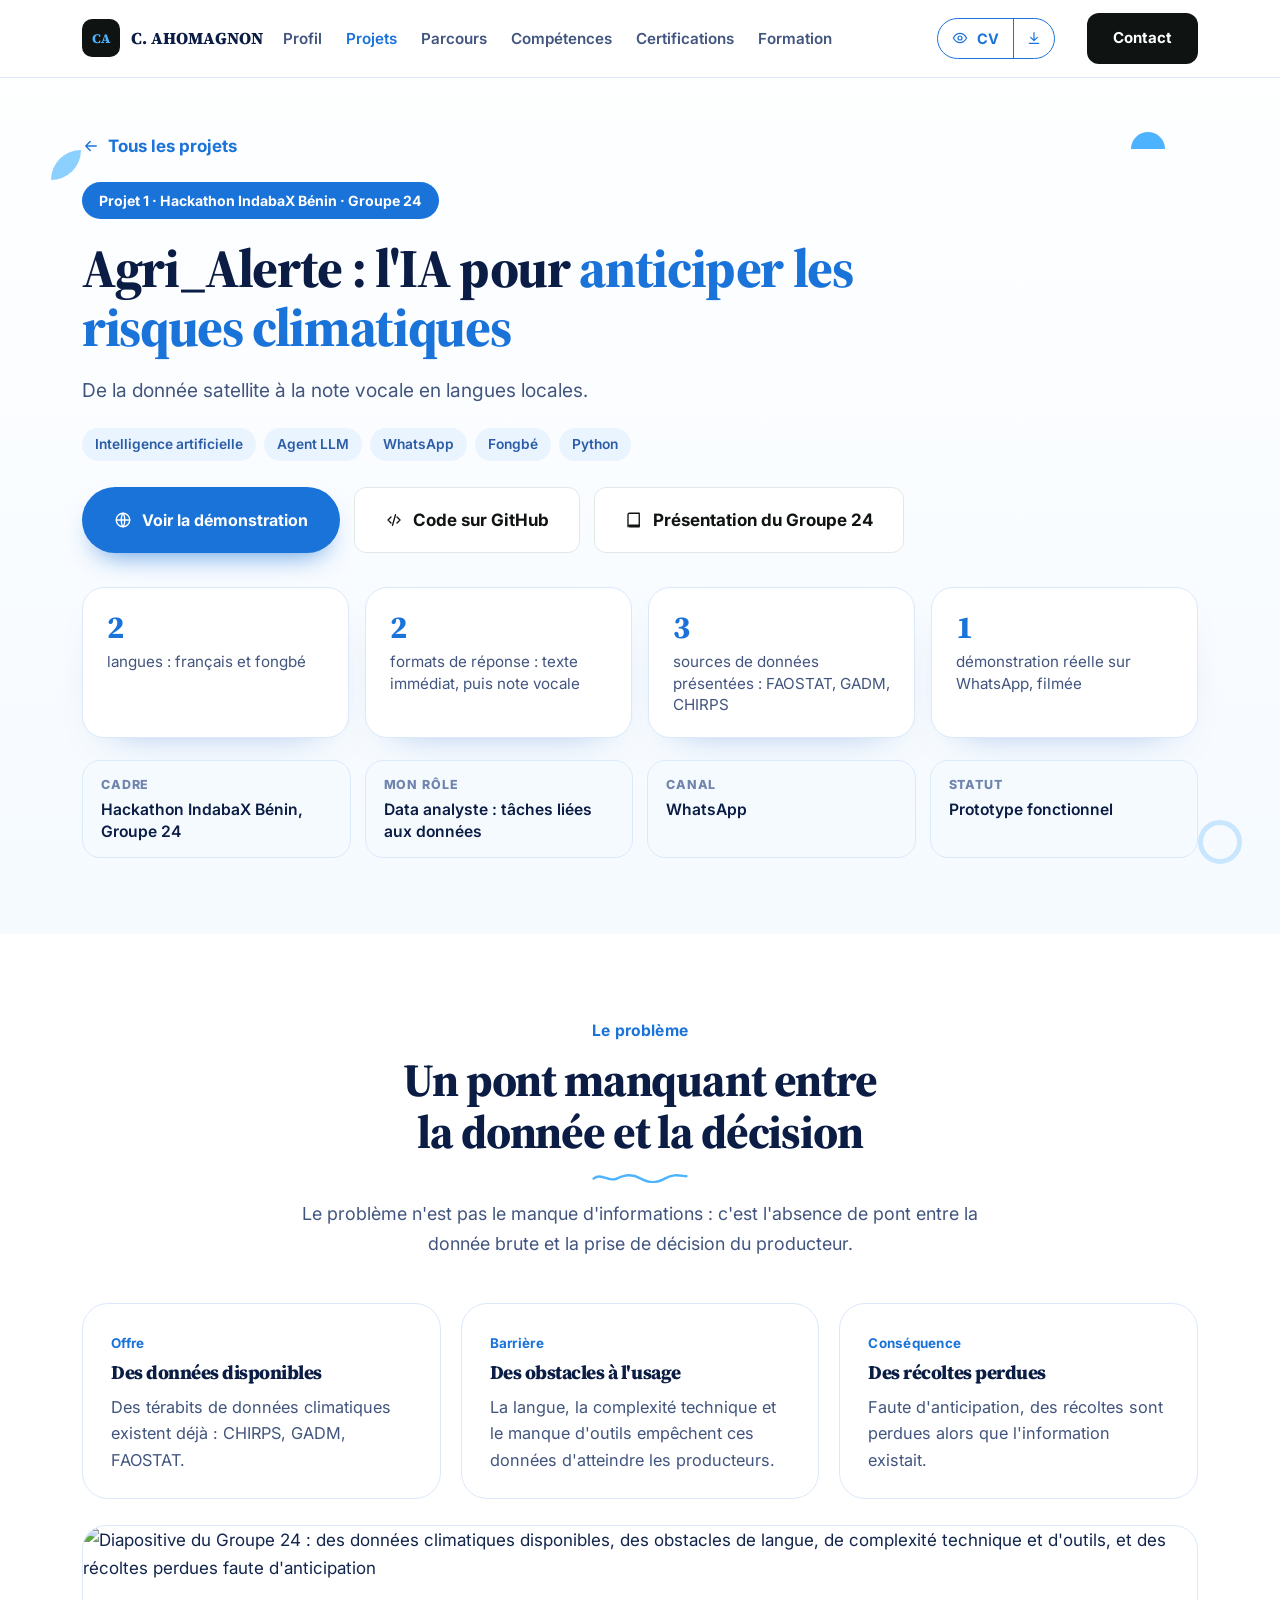
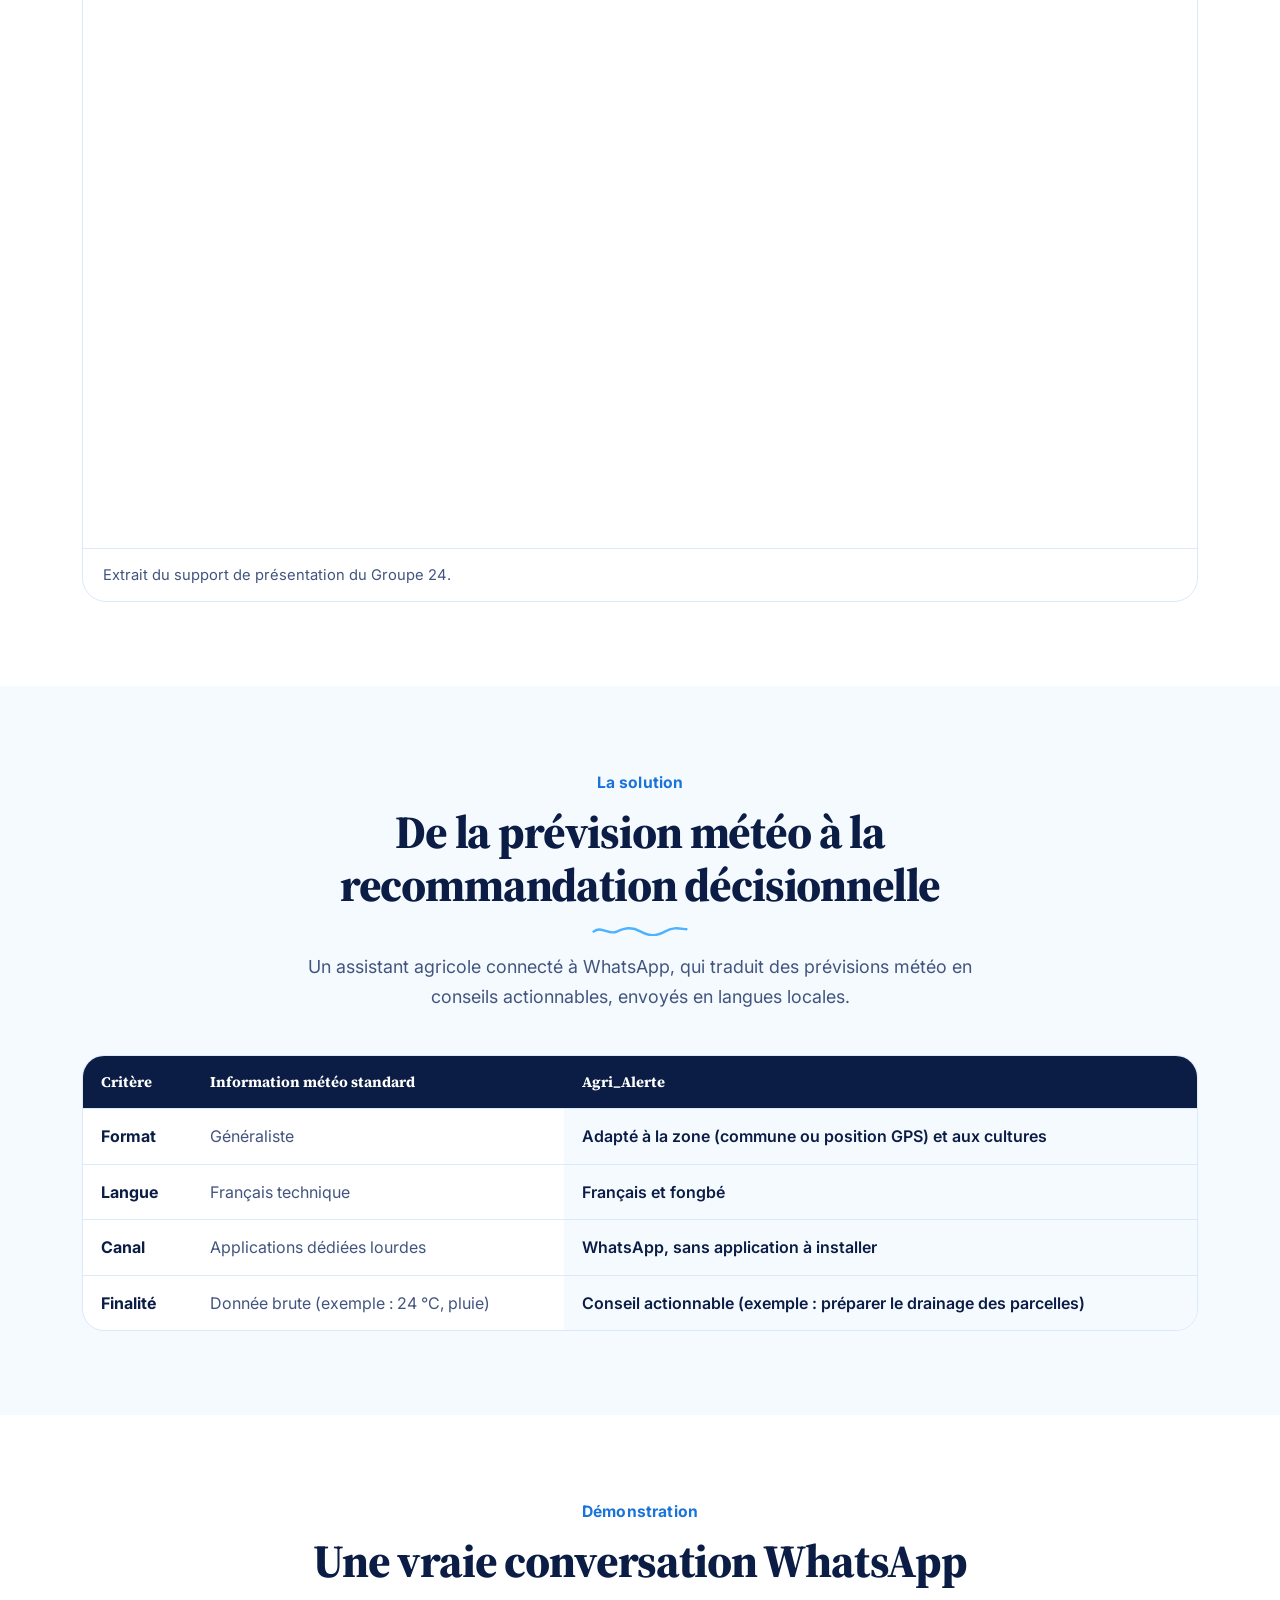
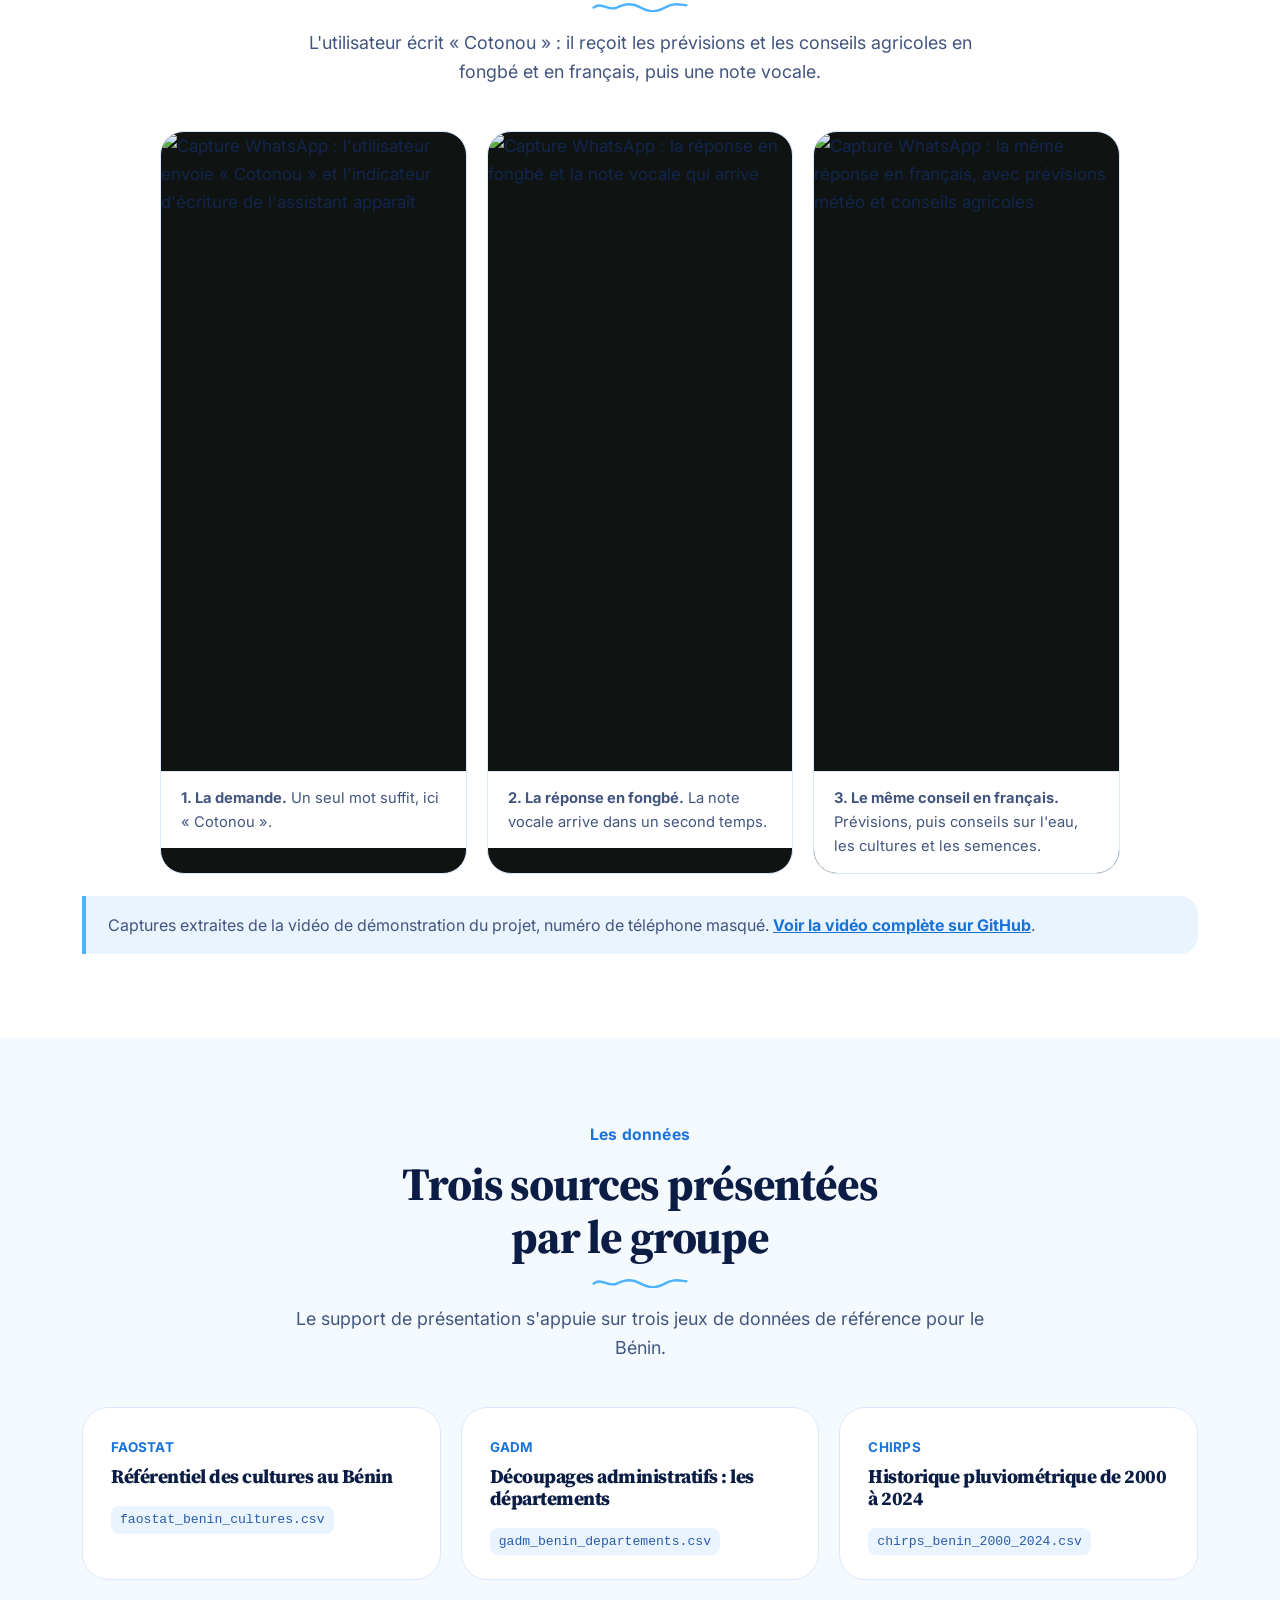
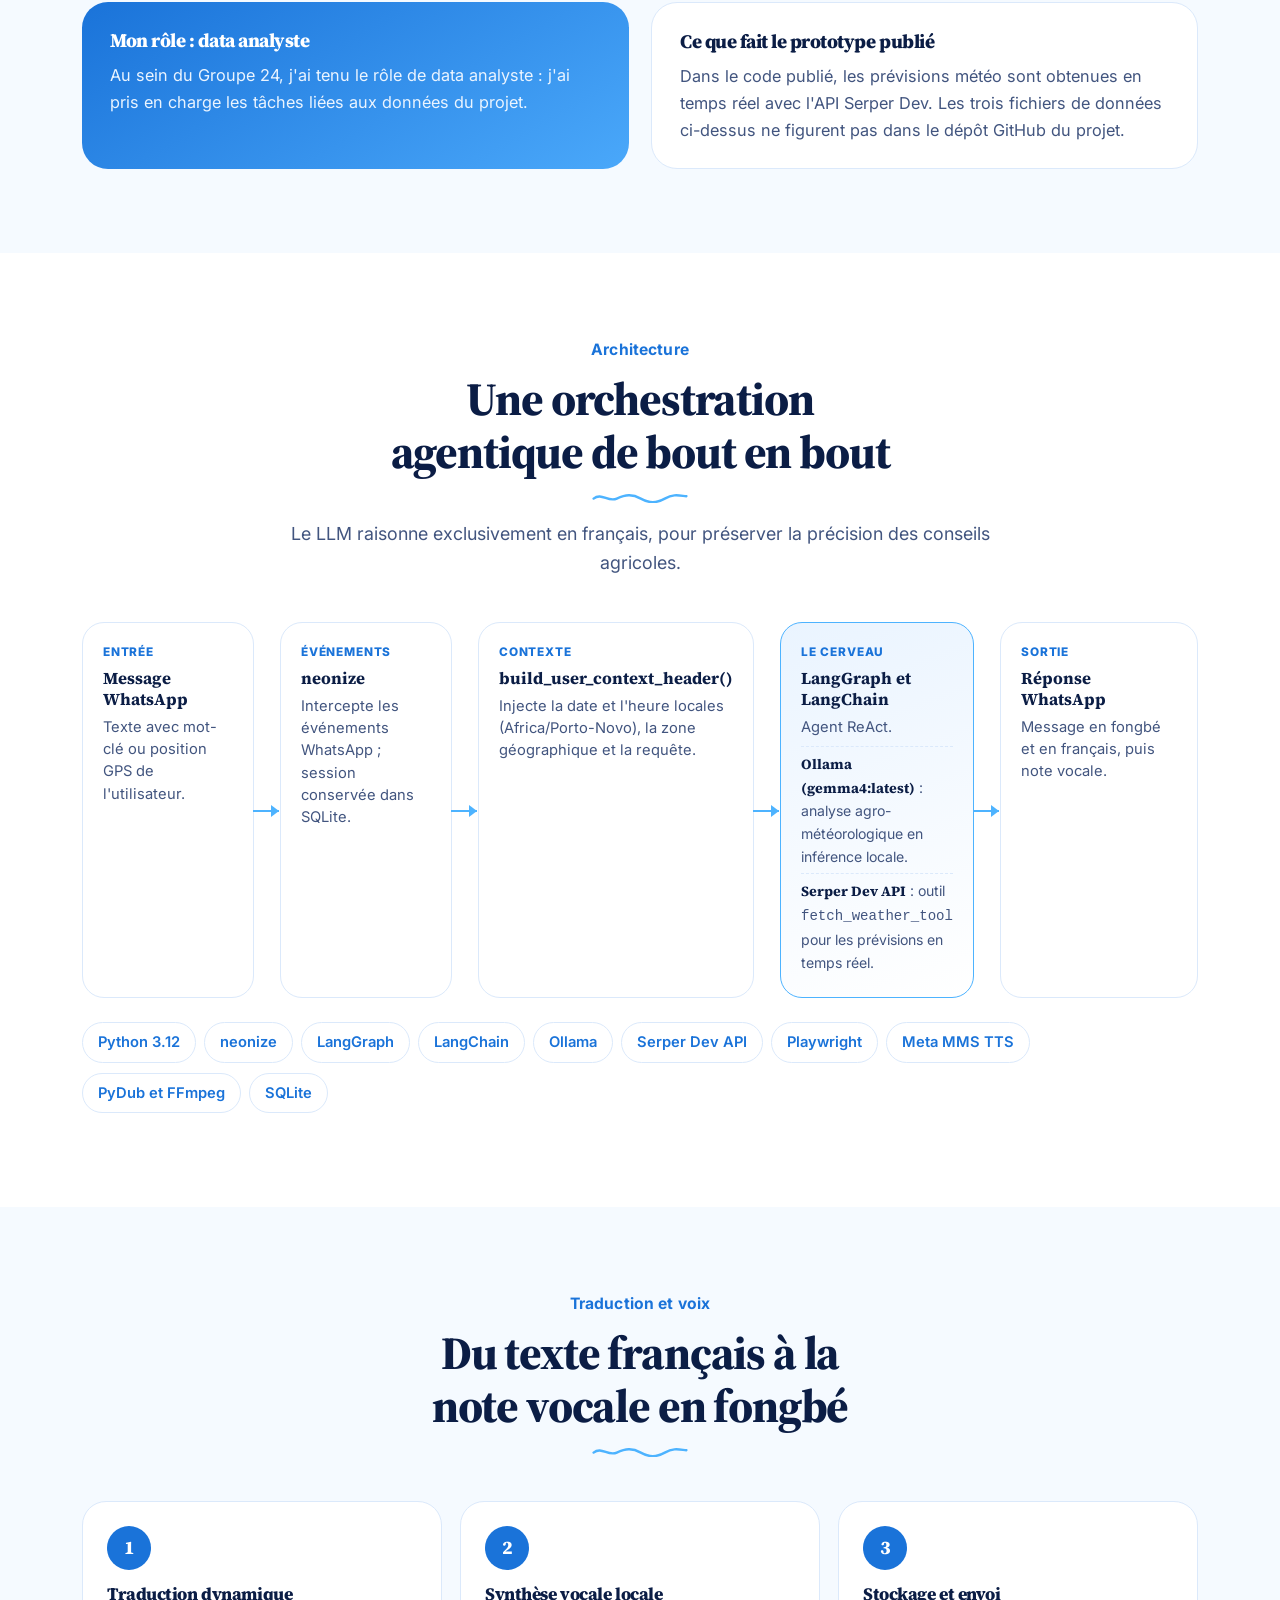
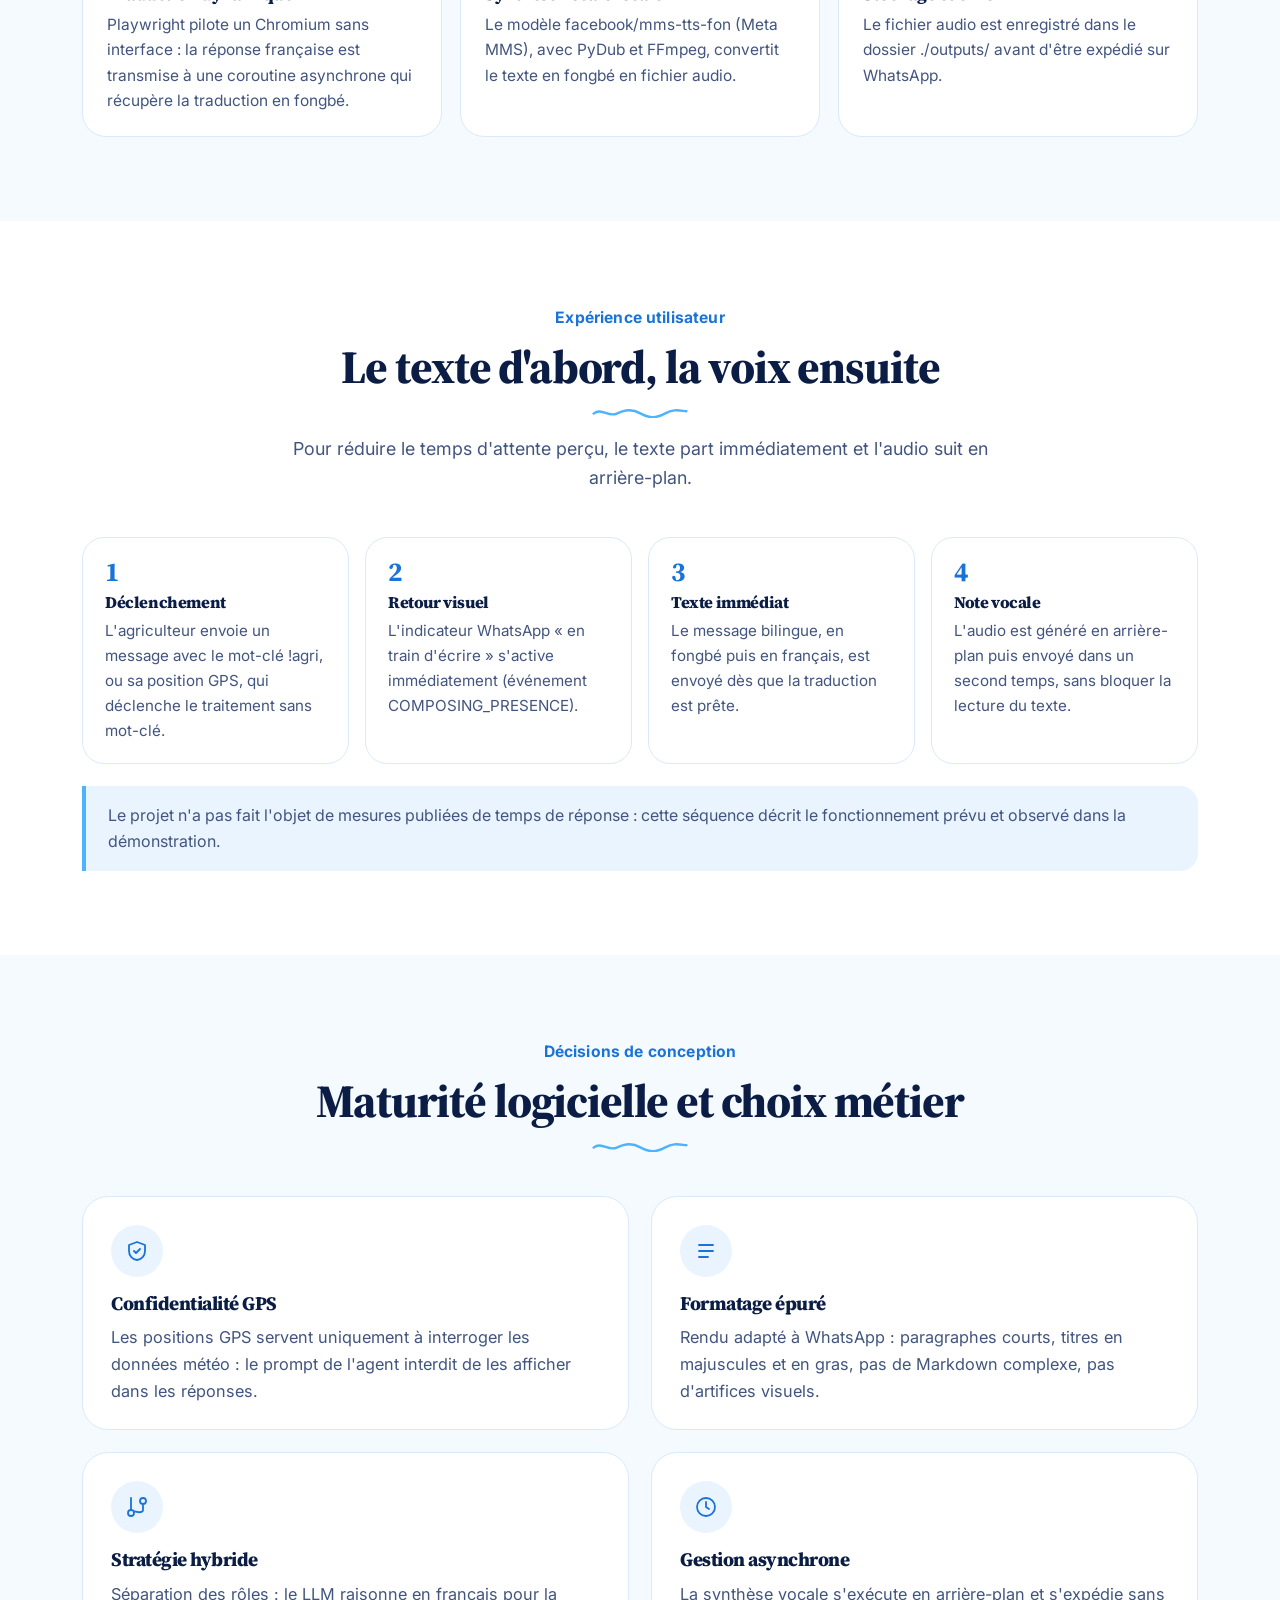
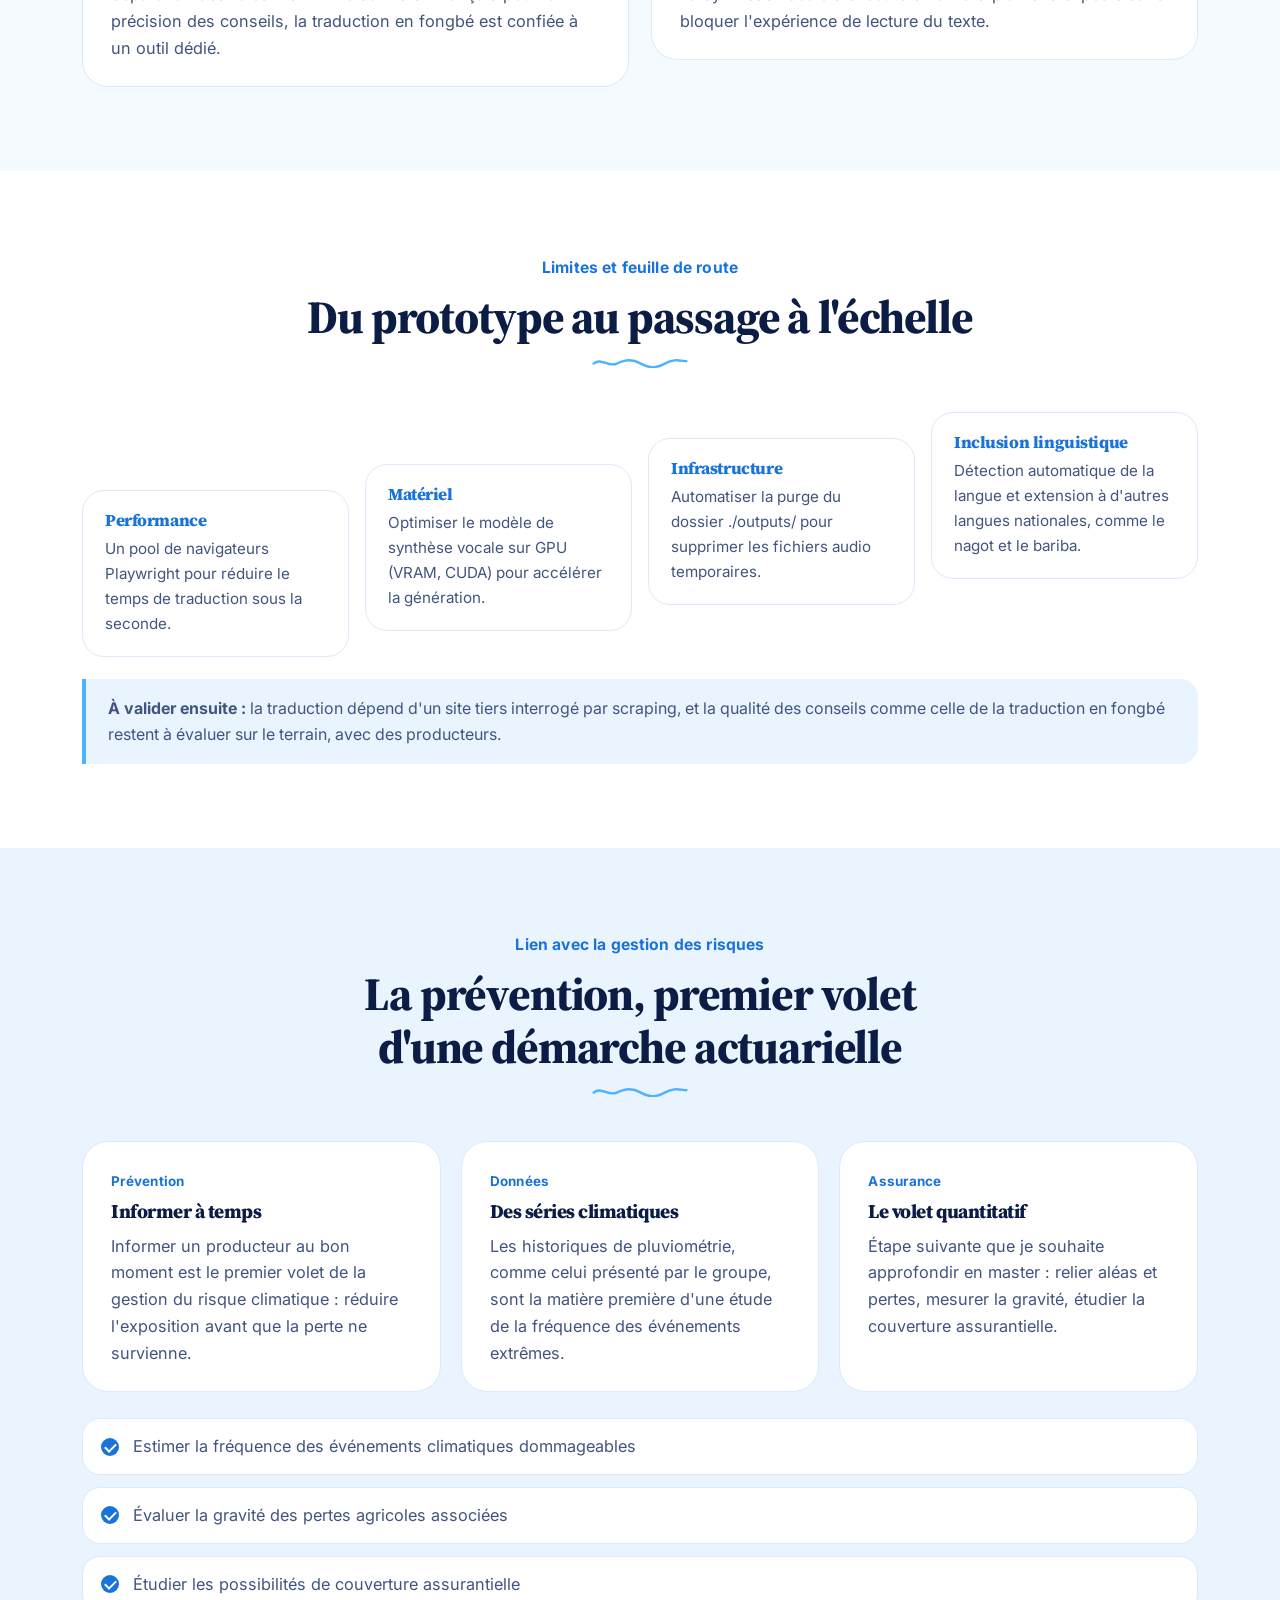
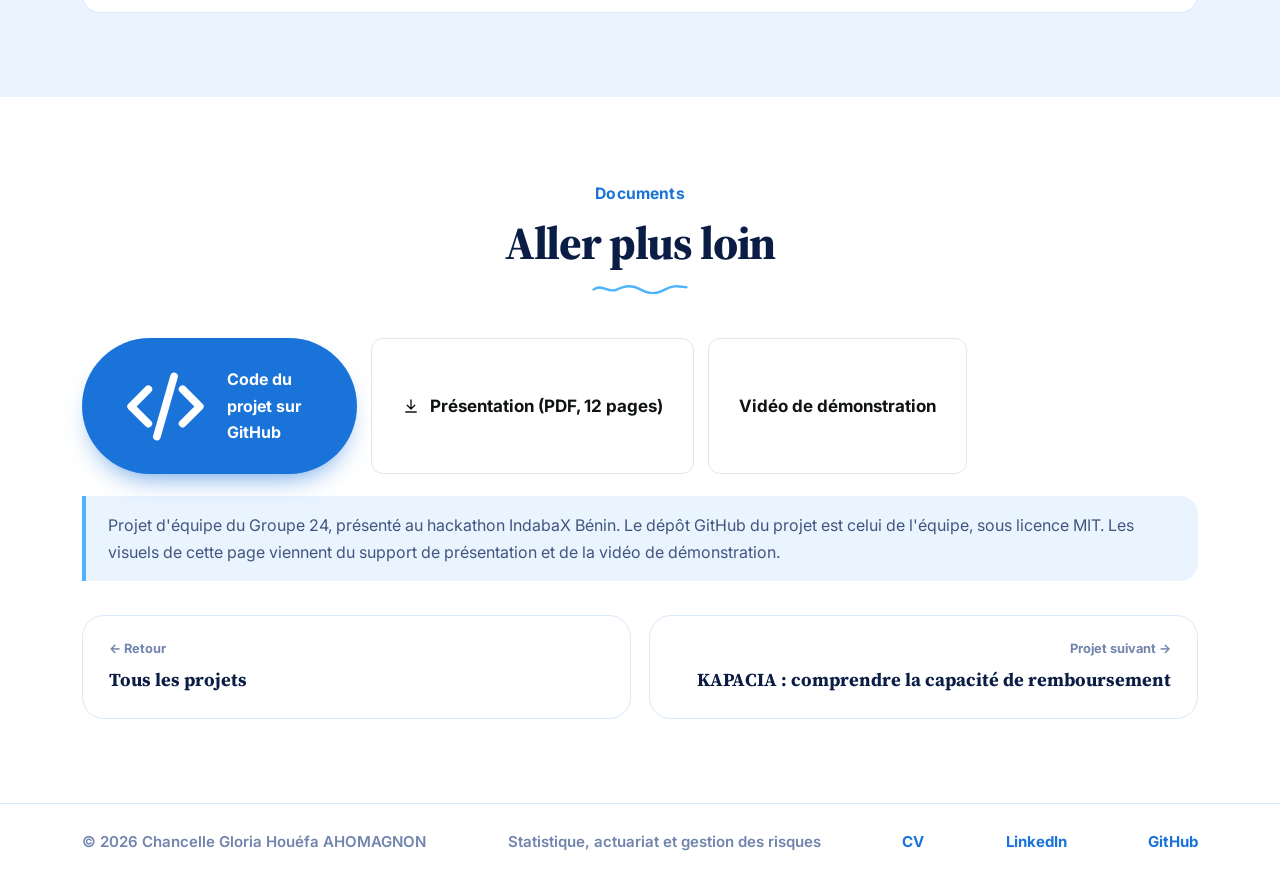
==== commit 47016e55: "Retour à la version sobre (la refonte flashy reste sur sa branche) Co-Authored-By: Claude Opus 5.5 <" ====
--- a/projet-agri-alerte.html
+++ b/projet-agri-alerte.html
@@ -3,208 +3,847 @@
 <head>
 <meta charset="UTF-8">
 <meta name="viewport" content="width=device-width, initial-scale=1.0">
-<title>Agri_Alerte, l'IA pour anticiper les risques climatiques · Chancelle AHOMAGNON</title>
+<title>Agri_Alerte, l&#x27;IA pour anticiper les risques climatiques · Chancelle AHOMAGNON</title>
 <meta name="description" content="Agri_Alerte : un assistant agricole sur WhatsApp qui donne des prévisions et des conseils en français et en fongbé, par message puis note vocale. Projet du Groupe 24 au hackathon IndabaX Bénin.">
-<meta name="theme-color" content="#060f26">
+<meta name="theme-color" content="#1a73d9">
 <meta property="og:type" content="website">
-<meta property="og:title" content="Agri_Alerte, l'IA pour anticiper les risques climatiques · Chancelle AHOMAGNON">
+<meta property="og:title" content="Agri_Alerte, l&#x27;IA pour anticiper les risques climatiques · Chancelle AHOMAGNON">
 <meta property="og:description" content="Agri_Alerte : un assistant agricole sur WhatsApp qui donne des prévisions et des conseils en français et en fongbé, par message puis note vocale. Projet du Groupe 24 au hackathon IndabaX Bénin.">
 <link rel="icon" href="data:image/svg+xml,%3Csvg%20xmlns='http://www.w3.org/2000/svg'%20viewBox='0%200%2032%2032'%3E%3Crect%20width='32'%20height='32'%20rx='7'%20fill='%231a73d9'/%3E%3Ctext%20x='16'%20y='23'%20text-anchor='middle'%20font-family='Segoe%20UI,system-ui,sans-serif'%20font-weight='600'%20font-size='20'%20fill='%23fff'%3EC%3C/text%3E%3C/svg%3E">
 <link rel="preconnect" href="https://fonts.googleapis.com">
 <link rel="preconnect" href="https://fonts.gstatic.com" crossorigin>
-<link href="https://fonts.googleapis.com/css2?family=Bricolage+Grotesque:opsz,wght@12..96,400..800&family=Hanken+Grotesk:wght@400..700&family=Instrument+Serif:ital@0;1&family=JetBrains+Mono:wght@400;500&display=swap" rel="stylesheet">
-<link rel="stylesheet" href="style.css">
-<script>(function(d){var h=d.documentElement;h.classList.add('js');try{if(!window.matchMedia('(prefers-reduced-motion: reduce)').matches)h.classList.add('motion');}catch(e){}setTimeout(function(){if(!window.__site)h.classList.remove('motion','js');},4000);})(document);</script>
-<script src="https://cdnjs.cloudflare.com/ajax/libs/gsap/3.12.5/gsap.min.js" defer></script>
-<script src="https://cdnjs.cloudflare.com/ajax/libs/gsap/3.12.5/ScrollTrigger.min.js" defer></script>
-<script src="https://cdn.jsdelivr.net/npm/lenis@1.1.13/dist/lenis.min.js" defer></script>
-<script src="main.js" defer></script>
+<link href="https://fonts.googleapis.com/css2?family=Inter:wght@400..700&family=Source+Serif+4:wght@500..800&display=swap" rel="stylesheet">
+<style>
+:root{
+  --navy:#0b1d45;--ink:#12254d;--ink2:#42557f;--ink3:#7084ad;
+  --primary:#1a73d9;--primary-d:#1560bd;--sky:#4db3ff;--sky2:#8cd0ff;--sky3:#c9e6ff;
+  --pale:#eaf4ff;--pale2:#f5faff;--line:#dbe9fb;--white:#fff;
+  --maxw:1180px;--font-heading:'Source Serif 4',Georgia,'Times New Roman',serif;--font-body:'Inter',system-ui,-apple-system,'Segoe UI',Roboto,sans-serif;--font-mono:ui-monospace,SFMono-Regular,Menlo,Consolas,monospace;--r:26px;--shadow:0 26px 60px -34px rgba(20,90,190,.45);
+}
+*{box-sizing:border-box;margin:0;padding:0;}
+html{scroll-behavior:smooth;scroll-padding-top:90px;}
+body{font-family:var(--font-body);font-size:17px;line-height:1.65;color:var(--ink);background:var(--white);-webkit-font-smoothing:antialiased;overflow-x:hidden;}
+h1,h2,h3,h4{font-family:var(--font-heading);letter-spacing:-.025em;line-height:1.14;font-weight:800;color:var(--navy);}
+a{color:inherit;text-decoration:none;}
+button{font-family:inherit;cursor:pointer;}
+svg{display:block;max-width:100%;}
+:focus-visible{outline:3px solid var(--sky);outline-offset:3px;border-radius:10px;}
+.wrap{max-width:var(--maxw);margin:0 auto;padding:0 32px;}
+@media(max-width:640px){.wrap{padding:0 20px;}}
+section{padding:96px 0;position:relative;}
+@media(max-width:720px){section{padding:64px 0;}}
+.skip{position:absolute;left:-999px;top:8px;background:#fff;padding:10px 16px;border-radius:10px;z-index:500;}
+.skip:focus{left:12px;}
+.progress{position:fixed;top:0;left:0;height:3px;width:0;background:linear-gradient(90deg,var(--primary),var(--sky));z-index:400;}
+.bubble{width:52px;height:52px;border-radius:50%;background:var(--pale);color:var(--primary);display:grid;place-items:center;flex:0 0 auto;}
+.bubble svg{width:24px;height:24px;}
+
+.eyebrow{font-weight:700;font-size:.98rem;color:var(--primary);margin-bottom:10px;letter-spacing:.01em;}
+.sec-head{max-width:700px;margin:0 auto 52px;text-align:center;}
+.sec-head h2{font-size:clamp(2rem,4vw,2.9rem);}
+.sec-head p{margin-top:16px;color:var(--ink2);font-size:1.12rem;}
+.squig{width:96px;height:12px;color:var(--sky);margin:12px auto 0;}
+
+.cf{position:absolute;pointer-events:none;z-index:0;}
+.cf.leaf{width:30px;height:30px;border-radius:100% 0 100% 0;}
+.cf.half{width:34px;height:17px;border-radius:34px 34px 0 0;}
+.cf.oval{width:22px;height:11px;border-radius:50%;}
+.cf.ring{width:44px;height:44px;border-radius:50%;border:5px solid var(--sky3);}
+
+.nav{position:fixed;top:0;left:0;right:0;z-index:300;background:rgba(255,255,255,.86);backdrop-filter:blur(14px);border-bottom:1px solid var(--line);}
+.nav-in{max-width:var(--maxw);margin:0 auto;padding:13px 32px;display:flex;align-items:center;justify-content:space-between;gap:20px;}
+.brand{display:flex;align-items:center;gap:11px;white-space:nowrap;font-family:var(--font-heading);font-weight:800;font-size:1.05rem;color:var(--navy);}
+.mark{width:38px;height:38px;border-radius:50%;background:linear-gradient(135deg,var(--primary),var(--sky));display:grid;place-items:center;color:#fff;font-size:.82rem;letter-spacing:.02em;}
+.nav-links{display:flex;gap:24px;font-size:.95rem;font-weight:600;color:var(--ink2);white-space:nowrap;}
+.nav-links a{position:relative;padding:4px 0;transition:color .2s;}
+.nav-links a::after{content:"";position:absolute;left:0;bottom:-2px;height:2px;width:0;background:var(--primary);border-radius:2px;transition:width .25s;}
+.nav-links a:hover,.nav-links a.on{color:var(--primary);}
+.nav-links a:hover::after,.nav-links a.on::after{width:100%;}
+.btn{display:inline-flex;align-items:center;gap:10px;padding:15px 30px;border-radius:100px;font-weight:700;font-size:1rem;border:2px solid transparent;transition:all .22s;}
+.btn-main{background:var(--primary);color:#fff;box-shadow:0 14px 28px -14px rgba(26,115,217,.8);}
+.btn-main:hover{background:var(--primary-d);transform:translateY(-2px);box-shadow:0 18px 34px -14px rgba(26,115,217,.9);}
+.btn-white{background:#fff;color:var(--primary);}
+.btn-white:hover{transform:translateY(-2px);box-shadow:0 16px 30px -14px rgba(0,0,0,.4);}
+.nav .btn{padding:11px 24px;font-size:.94rem;white-space:nowrap;}
+.burger{display:none;background:none;border:none;font-size:1.5rem;color:var(--navy);}
+@media(max-width:1020px){
+  .burger{display:block;}
+  .nav-links{position:fixed;top:64px;left:0;right:0;background:#fff;flex-direction:column;gap:0;padding:8px 32px 20px;border-bottom:1px solid var(--line);transform:translateY(-130%);transition:transform .3s;}
+  .nav-links.open{transform:translateY(0);}
+  .nav-links a{padding:13px 0;border-bottom:1px solid var(--pale);}
+  .nav .btn{display:none;}
+}
+
+.hero{padding:136px 0 76px;background:linear-gradient(180deg,#fff 0%,var(--pale2) 100%);overflow:hidden;}
+.hero-grid{display:grid;grid-template-columns:1fr 1.02fr;gap:50px;align-items:center;position:relative;z-index:2;}
+.hero-grid>*{min-width:0;}
+@media(max-width:980px){.hero-grid{grid-template-columns:minmax(0,1fr);gap:56px;}}
+.hero h1{font-size:clamp(2.6rem,5.4vw,4.2rem);line-height:1.05;margin-bottom:22px;}
+.hero h1 em{font-style:normal;color:var(--primary);}
+.hero .lead{font-size:1.18rem;color:var(--ink2);max-width:540px;margin-bottom:32px;}
+.hero .lead b{color:var(--navy);}
+.cta-row{display:flex;flex-wrap:wrap;gap:16px;align-items:center;margin-bottom:34px;}
+@keyframes float{0%,100%{transform:translateY(0);}50%{transform:translateY(-9px);}}
+@media(max-width:1100px){.fl.a{left:-8px;}}
+@media(max-width:760px){.fl{display:none;}.hero-visual{padding:0;}.hero-visual::before{inset:-4% -4% -4% -4%;}.pchip{white-space:normal;}.lab{padding:20px 16px 18px;}.metrics{gap:8px;}.metric{padding:10px 10px;}.metric b{font-size:1.3rem;}.slider-row{gap:10px;}.slider-row label{white-space:normal;font-size:.88rem;}.cta-row{gap:12px;}}
+
+.strip{padding:34px 0;background:var(--pale);border-block:1px solid var(--line);}
+.strip p{text-align:center;font-weight:700;color:var(--ink2);margin-bottom:16px;font-size:.98rem;}
+.strip-row{display:flex;flex-wrap:wrap;justify-content:center;gap:10px 34px;}
+.strip-row span{font-family:var(--font-heading);font-weight:800;font-size:1.08rem;color:#4a6396;letter-spacing:-.01em;}
+
+.expertise{background:#fff;overflow:hidden;}
+.exp-grid{display:grid;grid-template-columns:repeat(3,1fr);gap:20px;position:relative;z-index:2;}
+@media(max-width:940px){.exp-grid{grid-template-columns:repeat(2,1fr);}}
+@media(max-width:600px){.exp-grid{grid-template-columns:1fr;}}
+.exp{background:#fff;border:1px solid var(--line);border-radius:var(--r);padding:30px 28px 26px;display:flex;flex-direction:column;transition:transform .25s,box-shadow .25s,border-color .25s;}
+.exp:hover{transform:translateY(-6px);box-shadow:var(--shadow);border-color:var(--sky);}
+.exp .bubble{margin-bottom:18px;width:60px;height:60px;}
+.exp h3{font-size:1.3rem;margin-bottom:10px;}
+.exp p{color:var(--ink2);font-size:1.02rem;margin-bottom:16px;}
+.more{margin-top:auto;display:inline-flex;align-items:center;gap:8px;font-weight:700;color:var(--primary);font-size:.96rem;}
+.more svg{width:18px;height:18px;transition:transform .2s;}.exp:hover .more svg{transform:translateX(4px);}
+
+.about{padding-top:0;}
+.about-panel{background:linear-gradient(120deg,var(--primary) 0%,#3d9bf0 55%,var(--sky) 100%);border-radius:36px;padding:48px 52px;display:grid;grid-template-columns:auto 1.25fr 1fr;gap:44px;align-items:center;color:#fff;position:relative;overflow:hidden;box-shadow:0 40px 80px -44px rgba(26,115,217,.9);}
+.about-panel::after{content:"";position:absolute;right:-90px;top:-90px;width:300px;height:300px;border-radius:50%;background:rgba(255,255,255,.08);}
+@media(max-width:1000px){.about-panel{grid-template-columns:1fr;padding:38px 28px;gap:30px;}}
+.mono-ring{width:168px;height:168px;position:relative;display:grid;place-items:center;}
+.mono-ring i{position:absolute;border-radius:50%;border:2px solid rgba(255,255,255,.35);}
+.mono-ring i:nth-child(1){inset:0;}.mono-ring i:nth-child(2){inset:14px;border-color:rgba(255,255,255,.55);}
+.mono-ring b{width:104px;height:104px;border-radius:50%;background:#fff;color:var(--primary);font-family:var(--font-heading);font-size:2.1rem;font-weight:800;display:grid;place-items:center;letter-spacing:-.02em;}
+.about-panel .kick{font-weight:700;color:var(--navy);font-size:.96rem;opacity:.85;margin-bottom:6px;}
+.about-panel h2{color:#fff;font-size:clamp(1.9rem,3.4vw,2.6rem);margin-bottom:14px;}
+.about-panel p{color:#eaf4ff;font-size:1.06rem;margin-bottom:22px;}
+.hl{display:grid;gap:14px;position:relative;z-index:2;}
+.hl div{display:flex;align-items:center;gap:14px;font-weight:600;font-size:1rem;}
+.hl .bubble{width:44px;height:44px;background:rgba(255,255,255,.18);color:#fff;}
+.hl .bubble svg{width:21px;height:21px;}
+
+.palm{background:var(--pale2);}
+.bento{display:grid;grid-template-columns:repeat(4,1fr);grid-auto-rows:minmax(168px,auto);gap:18px;}
+.bt{background:#fff;border:1px solid var(--line);border-radius:var(--r);padding:26px 26px 24px;display:flex;flex-direction:column;transition:transform .25s,box-shadow .25s,border-color .25s;}
+.bt:hover{transform:translateY(-5px);box-shadow:var(--shadow);border-color:var(--sky);}
+.bt-top{display:flex;align-items:center;justify-content:space-between;margin-bottom:16px;}
+.bt-year{font-weight:700;font-size:.9rem;color:var(--ink3);background:var(--pale2);padding:4px 12px;border-radius:100px;border:1px solid var(--line);}
+.bt h3{font-size:1.2rem;margin-bottom:6px;}
+.bt-org{color:var(--primary);font-weight:700;font-size:.94rem;margin-bottom:8px;}
+.bt p{color:var(--ink2);font-size:.98rem;}
+.b1{grid-column:1/3;grid-row:1/3;}.b2{grid-column:3/5;}.b3{grid-column:3;}.b4{grid-column:4;}.b5{grid-column:1/3;}
+.bt.feature{background:linear-gradient(150deg,var(--primary),#4aa8fa);color:#fff;border:none;padding:36px 34px;justify-content:flex-end;position:relative;overflow:hidden;}
+.bt.feature::before{content:"";position:absolute;right:-60px;top:-60px;width:240px;height:240px;border-radius:50%;background:rgba(255,255,255,.1);}
+.bt.feature .bt-top{position:absolute;top:30px;left:34px;right:34px;margin:0;}
+.bt.feature .bubble{background:rgba(255,255,255,.2);color:#fff;width:64px;height:64px;}.bt.feature .bubble svg{width:30px;height:30px;}
+.bt.feature .bt-year{background:rgba(255,255,255,.2);color:#fff;border-color:transparent;}
+.bt.feature h3{color:#fff;font-size:clamp(2rem,3.4vw,2.8rem);margin-bottom:10px;}
+.bt.feature .bt-org{color:#d9edff;font-size:1.02rem;}
+.bt.feature p{color:#fff;font-size:1.08rem;max-width:460px;}
+@media(max-width:940px){
+  .bento{grid-template-columns:1fr 1fr;}
+  .b1{grid-column:1/3;grid-row:auto;min-height:300px;}.b2,.b5{grid-column:span 2;}.b3,.b4,.b6,.b7{grid-column:auto;}
+}
+@media(max-width:940px){.bt.feature{justify-content:flex-start;}.bt.feature .bt-top{position:static;margin-bottom:22px;}}
+@media(max-width:560px){.bento{grid-template-columns:1fr;}.b1,.b2,.b5{grid-column:auto;}}
+
+.form{background:#fff;overflow:hidden;}
+.steps{display:grid;grid-template-columns:repeat(3,1fr);gap:22px;align-items:start;position:relative;z-index:2;}
+@media(max-width:940px){.steps{grid-template-columns:1fr;align-items:stretch;}.step.s1,.step.s2,.step.s3{margin-top:0;}}
+.step{background:#fff;border:1px solid var(--line);border-radius:var(--r);padding:30px 28px;position:relative;transition:transform .25s,box-shadow .25s;}
+.step:hover{box-shadow:var(--shadow);}
+.step.s1{margin-top:112px;}.step.s2{margin-top:56px;background:var(--pale2);border-color:var(--sky3);}.step.s3{margin-top:0;}
+.step .lvl{display:inline-flex;align-items:center;gap:8px;font-weight:700;font-size:.9rem;color:var(--primary);background:var(--pale);padding:6px 14px;border-radius:100px;margin-bottom:16px;}
+.step .lvl svg{width:17px;height:17px;}
+.step.s2 .lvl{background:var(--primary);color:#fff;}
+.step h3{font-size:1.38rem;margin-bottom:6px;}
+.step .org{color:var(--primary);font-weight:700;margin-bottom:4px;}
+.step .when{color:var(--ink3);font-size:.96rem;margin-bottom:18px;font-weight:600;}
+.step .cap{font-size:.86rem;font-weight:700;color:var(--ink3);margin-bottom:10px;letter-spacing:.02em;text-transform:uppercase;}
+.cc{display:inline-block;font-size:.9rem;font-weight:600;padding:6px 13px;border-radius:100px;background:var(--pale);color:#2a5ca8;margin:0 6px 8px 0;}
+.step.s2 .cc{background:#fff;border:1px solid var(--sky3);}
+.step .note{margin-top:8px;font-size:.98rem;color:var(--ink2);border-top:1px solid var(--line);padding-top:14px;}
+
+.parc{background:var(--pale2);}
+.chips-bar{display:flex;flex-wrap:wrap;gap:10px;margin-bottom:38px;justify-content:center;}
+.fchip{font-size:.94rem;font-weight:700;padding:10px 20px;border-radius:100px;border:1.5px solid var(--line);background:#fff;color:var(--ink2);transition:all .2s;}
+.fchip:hover{border-color:var(--primary);color:var(--primary);}
+.fchip.active{background:var(--primary);border-color:var(--primary);color:#fff;}
+.tl{list-style:none;position:relative;max-width:980px;margin:0 auto;}
+.tl::before{content:"";position:absolute;left:176px;top:8px;bottom:8px;width:3px;border-radius:3px;background:linear-gradient(180deg,var(--sky),var(--sky3));}
+.tl-item{display:grid;grid-template-columns:150px 1fr;gap:52px;padding-bottom:26px;position:relative;}
+.tl-item.hidden{display:none;}
+.tl-item::before{content:"";position:absolute;left:169px;top:9px;width:17px;height:17px;border-radius:50%;background:#fff;border:4px solid var(--primary);z-index:2;}
+.tl-item[data-k=distinction]::before{border-color:var(--sky);background:var(--sky3);}
+.tl-item[data-k=experience]::before{border-color:var(--navy);}
+.tl-item[data-k=engagement]::before{border-color:var(--sky);background:#fff;}
+.tl-date{text-align:right;font-weight:700;font-size:.9rem;color:var(--ink3);padding-top:5px;line-height:1.45;}
+.tl-card{background:#fff;border:1px solid var(--line);border-radius:22px;padding:22px 26px;margin-left:10px;transition:transform .22s,box-shadow .22s,border-color .22s;}
+.tl-card:hover{transform:translateX(5px);box-shadow:var(--shadow);border-color:var(--sky);}
+.kind{display:inline-block;font-weight:700;font-size:.78rem;letter-spacing:.06em;text-transform:uppercase;color:var(--primary);background:var(--pale);padding:3px 11px;border-radius:100px;margin-bottom:9px;}
+.tl-card h4{font-size:1.2rem;margin-bottom:4px;}
+.tl-org{color:var(--ink3);font-size:.98rem;font-weight:600;margin-bottom:8px;}
+.tl-card ul{padding-left:18px;color:var(--ink2);font-size:1rem;}
+.tl-card li{margin-bottom:3px;}
+@media(max-width:760px){
+  .tl::before{left:8px;}
+  .tl-item{grid-template-columns:1fr;gap:6px;padding-left:36px;}
+  .tl-item::before{left:0;}
+  .tl-date{text-align:left;padding-top:0;}
+  .tl-card{margin-left:0;}
+}
+
+.projets{background:#fff;overflow:hidden;}
+.proj-grid{display:grid;grid-template-columns:1fr 1fr;gap:22px;position:relative;z-index:2;}
+@media(max-width:820px){.proj-grid{grid-template-columns:1fr;}}
+.proj{background:linear-gradient(180deg,#fff,var(--pale2));border:1px solid var(--line);border-radius:var(--r);padding:30px 30px 26px;transition:transform .25s,box-shadow .25s,border-color .25s;}
+.proj:hover{transform:translateY(-6px);box-shadow:var(--shadow);border-color:var(--sky);}
+.proj-top{display:flex;align-items:center;justify-content:space-between;margin-bottom:18px;}
+.proj-tag{font-weight:700;font-size:.82rem;color:var(--primary);background:var(--pale);padding:5px 14px;border-radius:100px;}
+.proj h3{font-size:1.38rem;margin-bottom:8px;}
+.proj-org{color:var(--primary);font-weight:700;font-size:.96rem;margin-bottom:12px;}
+.proj p{color:var(--ink2);font-size:1.02rem;margin-bottom:16px;}
+.tags{display:flex;flex-wrap:wrap;gap:8px;}
+.tag{font-size:.86rem;font-weight:600;padding:5px 13px;border-radius:100px;background:var(--pale);color:#2a5ca8;}
+
+.comp{background:var(--pale2);}
+.legend{font-size:.96rem;color:var(--ink3);margin-bottom:22px;display:flex;align-items:center;gap:9px;justify-content:center;font-weight:600;}
+.legend i{width:10px;height:10px;border-radius:50%;background:var(--primary);display:inline-block;}
+.comp-layout{display:grid;grid-template-columns:1.35fr 1fr;gap:28px;align-items:start;}
+@media(max-width:940px){.comp-layout{grid-template-columns:1fr;}}
+.sk-groups{display:grid;gap:18px;}
+.sk-group{background:#fff;border:1px solid var(--line);border-radius:var(--r);padding:24px 26px;}
+.sk-group h4{font-size:1.12rem;margin-bottom:14px;}
+.sk-chips{display:flex;flex-wrap:wrap;gap:9px;}
+.sk{font-size:.96rem;font-weight:600;padding:8px 16px;border-radius:100px;border:1.5px solid var(--line);background:var(--pale2);color:var(--ink2);font-family:inherit;}
+.sk.has{background:#fff;border-color:var(--sky);color:var(--primary);position:relative;padding-left:28px;transition:all .2s;}
+.sk.has::before{content:"";position:absolute;left:12px;top:50%;width:8px;height:8px;margin-top:-4px;border-radius:50%;background:var(--primary);}
+.sk.has:hover{background:var(--pale);}
+.sk.has.sel{background:var(--primary);color:#fff;border-color:var(--primary);}
+.sk.has.sel::before{background:#fff;}
+.proof{position:sticky;top:98px;background:linear-gradient(150deg,var(--primary),#3d9bf0);color:#fff;border-radius:30px;padding:32px 30px;min-height:280px;box-shadow:0 34px 70px -40px rgba(26,115,217,.9);}
+@media(max-width:940px){.proof{position:relative;top:0;}}
+.proof h3{font-size:1.4rem;margin-bottom:8px;color:#fff;}
+.proof .hint{color:#eaf4ff;font-size:1.02rem;}
+.proof-kicker{font-weight:700;font-size:.86rem;letter-spacing:.06em;text-transform:uppercase;color:#d9edff;margin-bottom:12px;}
+.proof ul{list-style:none;margin-top:18px;display:grid;gap:12px;}
+.proof li{background:rgba(255,255,255,.16);border:1px solid rgba(255,255,255,.28);border-radius:16px;padding:13px 17px;font-size:1rem;}
+.proof li b{display:block;font-size:.76rem;letter-spacing:.07em;text-transform:uppercase;color:#d9edff;margin-bottom:3px;}
+
+.certs{background:#fff;}
+.cert-grid{display:grid;grid-template-columns:repeat(3,1fr);gap:20px;}
+@media(max-width:940px){.cert-grid{grid-template-columns:repeat(2,1fr);}}
+@media(max-width:600px){.cert-grid{grid-template-columns:1fr;}}
+.cert{border:1px solid var(--line);border-radius:var(--r);padding:26px 24px;background:linear-gradient(180deg,#fff,var(--pale2));display:flex;flex-direction:column;transition:transform .25s,box-shadow .25s,border-color .25s;}
+.cert:hover{transform:translateY(-5px);box-shadow:var(--shadow);border-color:var(--sky);}
+.cert.hidden{display:none;}
+.cert-org{font-weight:700;font-size:.9rem;color:var(--primary);margin-bottom:10px;}
+.cert h4{font-size:1.28rem;margin-bottom:16px;line-height:1.25;}
+.cert .tags{margin-top:auto;}
+.cert-link{margin-top:16px;font-weight:700;font-size:.94rem;color:var(--primary);}
+.cert-link:hover{text-decoration:underline;}
+.extras{margin-top:56px;display:grid;grid-template-columns:1fr 1fr;gap:20px;}
+@media(max-width:820px){.extras{grid-template-columns:1fr;}}
+.event{border-radius:var(--r);padding:28px;background:var(--pale);display:flex;gap:18px;align-items:flex-start;}
+.event .bubble{background:#fff;}
+.event .when{font-weight:700;font-size:.9rem;color:var(--primary);margin-bottom:6px;}
+.event h4{font-size:1.2rem;margin-bottom:6px;}
+.event p{color:var(--ink2);font-size:1rem;}
+.langs{margin-top:20px;display:flex;flex-wrap:wrap;gap:16px;}
+.lang{flex:1 1 260px;border:1px solid var(--line);border-radius:var(--r);padding:20px 24px;background:var(--pale2);}
+.lang b{font-family:var(--font-heading);font-size:1.2rem;display:block;color:var(--navy);}
+.lang span{color:var(--ink2);font-size:1rem;}
+.comm{margin-top:20px;color:var(--ink2);font-size:1rem;text-align:center;}
+
+.contact{background:linear-gradient(180deg,var(--pale2),var(--pale));overflow:hidden;}
+.cta-grid{display:grid;grid-template-columns:1fr 1fr;gap:48px;align-items:center;position:relative;z-index:2;}
+@media(max-width:900px){.cta-grid{grid-template-columns:1fr;gap:34px;}}
+.cta-grid h2{font-size:clamp(2rem,4vw,2.9rem);margin-bottom:22px;}
+.checks{list-style:none;display:grid;gap:14px;margin-bottom:6px;}
+.checks li{display:flex;align-items:center;gap:13px;font-weight:600;font-size:1.06rem;color:var(--ink);}
+.checks li i{width:28px;height:28px;border-radius:50%;background:var(--primary);color:#fff;display:grid;place-items:center;flex:0 0 auto;}
+.checks li i svg{width:15px;height:15px;stroke-width:3;}
+.cta-card{background:#fff;border-radius:32px;padding:44px 38px;text-align:center;box-shadow:0 40px 80px -44px rgba(20,90,190,.7);border:1px solid var(--line);position:relative;}
+.cta-card h3{font-size:2.1rem;margin-bottom:10px;}
+.cta-card p{color:var(--ink2);margin-bottom:26px;}
+.mail{display:inline-flex;align-items:center;justify-content:center;gap:12px;width:100%;padding:18px 20px;border-radius:100px;background:var(--primary);color:#fff;font-weight:700;font-size:clamp(1rem,2.2vw,1.2rem);box-shadow:0 18px 34px -16px rgba(26,115,217,.9);transition:all .22s;word-break:break-all;}
+.mail:hover{background:var(--primary-d);transform:translateY(-2px);}
+.mail svg{width:22px;height:22px;flex:0 0 auto;}
+.cta-card small{display:block;margin-top:16px;color:var(--ink3);font-weight:600;}
+.future{position:absolute;z-index:3;top:-26px;right:26px;background:#fff;border-radius:20px;padding:12px 20px;box-shadow:0 22px 44px -22px rgba(20,90,190,.6);border:1px solid var(--line);font-family:var(--font-heading);font-weight:800;font-size:.98rem;color:var(--navy);animation:float 7s ease-in-out infinite;}
+@media(max-width:900px){.future{display:none;}}
+footer{background:#fff;color:var(--ink3);padding:26px 0;border-top:1px solid var(--line);font-size:.94rem;}
+.foot{display:flex;justify-content:space-between;flex-wrap:wrap;gap:10px;font-weight:600;}
+
+
+/* ajouts : fil conducteur, projets phares, fondements */
+.hero h1{font-size:clamp(2.3rem,4.5vw,3.4rem);line-height:1.08;}
+.fil-grid{display:grid;grid-template-columns:repeat(3,1fr);gap:20px;position:relative;z-index:2;}
+@media(max-width:900px){.fil-grid{grid-template-columns:1fr;}}
+.fq{background:#fff;border:1px solid var(--line);border-radius:var(--r);padding:32px 28px 26px;display:flex;flex-direction:column;transition:transform .25s,box-shadow .25s,border-color .25s;}
+.fq:hover{transform:translateY(-6px);box-shadow:var(--shadow);border-color:var(--sky);}
+.fnum{width:54px;height:54px;border-radius:50%;background:var(--primary);color:#fff;font-family:var(--font-heading);font-weight:800;font-size:1.5rem;display:grid;place-items:center;margin-bottom:18px;}
+.fq h3{font-size:1.32rem;margin-bottom:10px;}
+.fq p{color:var(--ink2);font-size:1.03rem;margin-bottom:16px;}
+.feat-list{display:grid;gap:22px;position:relative;z-index:2;}
+.feat{background:#fff;border:1px solid var(--line);border-radius:30px;padding:34px 36px;transition:box-shadow .25s,border-color .25s,transform .25s;}
+.feat:hover{box-shadow:var(--shadow);border-color:var(--sky);}
+.feat:first-child{background:linear-gradient(180deg,#fff,var(--pale2));border-color:var(--sky3);}
+.feat-head{display:flex;align-items:center;gap:16px;flex-wrap:wrap;margin-bottom:18px;}
+.feat-tags{display:flex;flex-wrap:wrap;gap:8px;flex:1 1 280px;}
+.feat-badge{font-weight:700;font-size:.84rem;color:#fff;background:var(--primary);padding:6px 15px;border-radius:100px;white-space:nowrap;}
+.feat h3{font-size:clamp(1.4rem,2.6vw,1.9rem);margin-bottom:12px;}
+.feat h3 .idx{display:block;font-family:var(--font-body);font-size:.86rem;font-weight:700;color:var(--primary);letter-spacing:.06em;text-transform:uppercase;margin-bottom:6px;}
+.feat-desc{color:var(--ink2);font-size:1.1rem;max-width:860px;margin-bottom:22px;}
+.feat-cols{display:grid;grid-template-columns:1fr 1fr;gap:18px;margin-bottom:6px;}
+@media(max-width:820px){.feat-cols{grid-template-columns:1fr;}.feat{padding:26px 22px;}}
+.feat-cols>div{background:var(--pale2);border:1px solid var(--line);border-radius:20px;padding:20px 22px;}
+.feat-cols h4{font-size:.92rem;color:var(--primary);margin-bottom:8px;font-family:var(--font-body);letter-spacing:.02em;font-weight:800;}
+.feat-cols p{color:var(--ink2);font-size:1rem;}
+.feat .btn{margin-top:20px;}
+.feat .btn svg{width:18px;height:18px;}
+.principle{margin:34px 0 54px;display:flex;align-items:center;gap:20px;background:var(--pale);border-radius:26px;padding:22px 28px;}
+.principle p{font-family:var(--font-heading);font-weight:700;font-size:clamp(1.05rem,2vw,1.3rem);color:var(--navy);line-height:1.4;}
+.principle .bubble{background:#fff;}
+.subhead{font-size:1.5rem;margin-bottom:22px;}
+.proj-grid.three{grid-template-columns:repeat(3,1fr);}
+@media(max-width:940px){.proj-grid.three{grid-template-columns:1fr;}}
+.proj-grid.three .proj h3{font-size:1.15rem;}
+.found-grid{display:grid;grid-template-columns:repeat(3,1fr);gap:20px;}
+@media(max-width:940px){.found-grid{grid-template-columns:1fr;}}
+.fd{background:#fff;border:1px solid var(--line);border-radius:var(--r);padding:30px 28px;transition:transform .25s,box-shadow .25s,border-color .25s;}
+.fd:hover{transform:translateY(-6px);box-shadow:var(--shadow);border-color:var(--sky);}
+.fd .bubble{margin-bottom:16px;width:58px;height:58px;}
+.fd h3{font-size:1.3rem;margin-bottom:14px;}
+.fd-items{margin-bottom:12px;}
+.fd p{color:var(--ink2);font-size:1.02rem;border-top:1px solid var(--line);padding-top:14px;}
+.about{padding-top:72px;}
+.fil{background:var(--pale2);}.projets{background:#fff;}.found{background:var(--pale);}.comp{background:var(--pale2);}
+.form{background:#fff;}.parc{background:var(--pale2);}.palm{background:#fff;}.certs{background:var(--pale2);}
+.contact{background:linear-gradient(180deg,#fff,var(--pale));}
+@media(max-width:1200px){.nav-links{gap:16px;font-size:.9rem;}}
+@media(max-width:1100px){.nav-links{gap:13px;font-size:.86rem;}.nav-in{padding:13px 20px;}}
+
+
+/* engagement et vie associative */
+.eng-grid{display:grid;grid-template-columns:1.15fr 1fr;grid-template-rows:auto auto;gap:20px;position:relative;z-index:2;}
+@media(max-width:900px){.eng-grid{grid-template-columns:1fr;}}
+.eng{background:#fff;border:1px solid var(--line);border-radius:var(--r);padding:30px 30px 26px;transition:transform .25s,box-shadow .25s,border-color .25s;}
+.eng:hover{transform:translateY(-5px);box-shadow:var(--shadow);border-color:var(--sky);}
+.eng.big{grid-row:1/3;background:linear-gradient(150deg,var(--primary),#4aa8fa);border:none;color:#fff;padding:38px 36px;position:relative;overflow:hidden;display:flex;flex-direction:column;}
+@media(max-width:900px){.eng.big{grid-row:auto;}}
+.eng.big::before{content:"";position:absolute;right:-70px;top:-70px;width:260px;height:260px;border-radius:50%;background:rgba(255,255,255,.1);}
+.eng.big>*{position:relative;z-index:1;}
+.eng-top{display:flex;align-items:center;justify-content:space-between;margin-bottom:18px;}
+.eng-date{font-weight:700;font-size:.88rem;color:var(--ink3);background:var(--pale2);border:1px solid var(--line);padding:4px 13px;border-radius:100px;}
+.eng.big .bubble{background:rgba(255,255,255,.2);color:#fff;width:64px;height:64px;}.eng.big .bubble svg{width:30px;height:30px;}
+.eng.big .eng-date{background:rgba(255,255,255,.2);color:#fff;border-color:transparent;}
+.eng h3{font-size:1.4rem;margin-bottom:6px;}
+.eng.big h3{color:#fff;font-size:clamp(1.8rem,3vw,2.5rem);margin-bottom:10px;}
+.eng-org{color:var(--primary);font-weight:700;margin-bottom:14px;}
+.eng.big .eng-org{color:#d9edff;font-size:1.04rem;margin-bottom:18px;}
+.eng ul{list-style:none;display:grid;gap:10px;margin-bottom:16px;}
+.eng li{position:relative;padding-left:26px;color:var(--ink2);font-size:1.02rem;}
+.eng li::before{content:"";position:absolute;left:0;top:.62em;width:10px;height:10px;border-radius:50%;background:var(--sky);}
+.eng.big li{color:#fff;font-size:1.1rem;}
+.eng.big li::before{background:#fff;}
+.eng.big .tags{margin-top:auto;padding-top:10px;}
+.eng.big .tag{background:rgba(255,255,255,.18);color:#fff;}
+.engage{background:#fff;}
+.palm{background:var(--pale2);}.certs{background:#fff;}
+
+.reveal{opacity:0;transform:translateY(22px);transition:opacity .7s ease var(--d,0ms),transform .7s ease var(--d,0ms),box-shadow .25s,border-color .25s;}
+.reveal.in{opacity:1;transform:none;}
+@media(prefers-reduced-motion:reduce){
+  html{scroll-behavior:auto;}
+  .reveal{opacity:1;transform:none;transition:none;}
+  .fl,.future{animation:none;}
+}
+
+.cert-flow{display:grid;grid-template-columns:repeat(3,1fr);gap:14px;margin-bottom:28px;}
+@media(max-width:700px){.cert-flow{grid-template-columns:1fr;}}
+.cert-flow div{background:var(--pale);border-radius:20px;padding:16px 20px;}
+.cert-flow b{display:block;font-family:var(--font-heading);color:var(--navy);}
+.cert-flow span{color:var(--ink2);font-size:.95rem;}
+.cert-meta{font-size:.86rem;font-weight:600;color:var(--ink3);margin:-8px 0 14px;}
+.cert-cap{font-size:.76rem;font-weight:700;letter-spacing:.06em;text-transform:uppercase;color:var(--ink3);margin-bottom:8px;}
+.cert-why{margin-top:14px;padding-top:12px;border-top:1px solid var(--line);color:var(--ink2);font-size:.97rem;}
+.cert-why b{color:var(--primary);}
+.cert .tags{margin-top:0;}
+
+.hero2{padding:112px 0 0;background:#f8f9f8;}
+.h2-chips{display:flex;flex-wrap:wrap;gap:10px;margin:26px 0 20px;}
+.hc{font-family:var(--font-body);font-size:.86rem;font-weight:500;padding:9px 18px;border-radius:100px;background:#fff;border:1px solid var(--line);color:var(--navy);}
+.hc.g{background:var(--pale);border-color:transparent;color:var(--primary-d);}
+.h2-grid{display:grid;grid-template-columns:1fr auto;gap:40px;align-items:end;}
+.h2-grid>*{min-width:0;}
+.hero2 h1{font-size:clamp(2.4rem,5.2vw,4.3rem);line-height:1.04;letter-spacing:-.035em;color:#0f1412;max-width:900px;margin-bottom:26px;}
+.hero2 h1 em{font-style:normal;color:var(--primary);}
+.h2-lead{font-size:1.15rem;color:#4a5560;max-width:620px;margin-bottom:30px;}
+.h2-cta{display:flex;flex-wrap:wrap;gap:14px;}
+.hb{display:inline-flex;align-items:center;gap:10px;padding:18px 30px;border-radius:12px;font-weight:700;background:#fff;border:1px solid #e3e7e5;color:#0f1412;transition:all .2s;}
+.hb svg{width:18px;height:18px;}
+.hb:hover{border-color:var(--primary);color:var(--primary);}
+.hb.dark{background:#0f1412;color:#fff;border-color:#0f1412;}
+.hb.dark:hover{background:var(--primary);border-color:var(--primary);color:#fff;}
+.h2-contact{list-style:none;display:grid;gap:12px;text-align:right;color:#3d4852;padding-bottom:6px;}
+.h2-contact li{display:flex;align-items:center;justify-content:flex-end;gap:12px;}
+.h2-contact svg{width:18px;height:18px;color:var(--primary);flex:0 0 auto;}
+.h2-contact a:hover{color:var(--primary);}
+.h2-stats{display:grid;grid-template-columns:repeat(4,1fr);margin-top:56px;border-top:1px solid #dfe4e1;}
+.h2-stats div{padding:34px 28px 36px;border-right:1px solid #dfe4e1;}
+.h2-stats div:first-child{padding-left:0;}.h2-stats div:last-child{border-right:none;}
+.h2-stats b{display:block;font-family:var(--font-heading);font-weight:800;font-size:clamp(2.4rem,4vw,3.4rem);line-height:1;color:var(--primary);margin-bottom:16px;letter-spacing:-.03em;}
+.h2-stats sup{font-size:.45em;vertical-align:super;}
+.h2-stats span{color:#6b7580;font-size:1rem;line-height:1.45;display:block;}
+@media(max-width:900px){.h2-grid{grid-template-columns:1fr;gap:28px;}.h2-contact{text-align:left;}.h2-contact li{justify-content:flex-start;flex-direction:row-reverse;}.h2-stats{grid-template-columns:1fr 1fr;}.h2-stats div{border-bottom:1px solid #dfe4e1;padding:24px 18px;}.h2-stats div:nth-child(odd){padding-left:0;}.h2-stats div:nth-child(2){border-right:none;}}
+@media(max-width:560px){.hb{width:100%;justify-content:center;}.h2-stats span{font-size:.92rem;}}
+.nav .btn-main{background:#0f1412;box-shadow:none;border-radius:12px;}
+.nav .btn-main:hover{background:var(--primary);}
+.mark{border-radius:10px;background:#0f1412;color:var(--sky);}
+
+.hero2 .wrap{position:relative;}
+.h2-curve{position:absolute;right:32px;top:30px;width:min(420px,38vw);opacity:.9;}
+@media(max-width:1100px){.h2-curve{display:none;}}
+.about{background:#fff;padding:80px 0 0;}
+.terrain{background:#fff;}
+.tabs{display:flex;flex-wrap:wrap;gap:10px;justify-content:center;margin-bottom:26px;}
+.tab{font-weight:700;padding:12px 22px;border-radius:12px;border:1.5px solid var(--line);background:#fff;color:var(--ink2);}
+.tab:hover{border-color:var(--primary);color:var(--primary);}
+.tab.on{background:#0f1412;border-color:#0f1412;color:#fff;}
+.tpan{background:var(--pale2);border:1px solid var(--line);border-radius:30px;padding:34px 36px;}
+.tpan h3{font-size:1.6rem;margin-bottom:22px;}
+.tcols{display:grid;grid-template-columns:1.1fr 1fr 1fr;gap:18px;}
+@media(max-width:900px){.tcols{grid-template-columns:1fr;}.tpan{padding:26px 22px;}}
+.tcols>div{background:#fff;border:1px solid var(--line);border-radius:20px;padding:20px 22px;}
+.tcols h4{font-family:var(--font-body);font-size:.84rem;letter-spacing:.06em;text-transform:uppercase;color:var(--primary);margin-bottom:10px;}
+.tcols p{color:var(--ink2);font-size:1rem;}
+
+.passion{background:var(--navy);color:#fff;overflow:hidden;}
+.passion h2{color:#fff;font-size:clamp(2rem,4vw,3rem);margin-bottom:18px;}
+.passion .eyebrow{color:var(--sky2);}
+.p-top{display:grid;grid-template-columns:1.1fr 1fr;gap:48px;align-items:center;margin-bottom:46px;}
+@media(max-width:900px){.p-top{grid-template-columns:1fr;gap:30px;}}
+.p-top p{color:#c9dcf7;font-size:1.15rem;}
+.pchart{background:rgba(255,255,255,.07);border:1px solid rgba(255,255,255,.16);border-radius:26px;padding:22px 22px 18px;}
+.pchart figcaption{margin-top:10px;font-size:.88rem;color:#a9c3e8;line-height:1.5;}
+.p-cards{display:grid;grid-template-columns:repeat(3,1fr);gap:18px;}
+@media(max-width:900px){.p-cards{grid-template-columns:1fr;}}
+.pc{background:#fff;color:var(--ink2);border-radius:var(--r);padding:28px 26px;}
+.pc h3{font-size:1.2rem;margin-bottom:8px;}
+.pn{display:grid;place-items:center;width:40px;height:40px;border-radius:50%;background:var(--primary);color:#fff;font-weight:800;margin-bottom:14px;font-family:var(--font-heading);}
+.p-sub{color:#fff;font-size:1.5rem;margin:52px 0 20px;}
+.p-steps{display:grid;grid-template-columns:repeat(3,1fr);gap:18px;}
+@media(max-width:900px){.p-steps{grid-template-columns:1fr;}}
+.ps{border-left:3px solid var(--sky);padding:4px 0 4px 20px;}
+.ps b{display:block;font-family:var(--font-heading);font-size:1.3rem;color:#fff;}
+.ps i{display:block;font-style:normal;font-weight:700;color:var(--sky2);margin:2px 0 6px;}
+.ps span{color:#c9dcf7;}
+.p-next{margin-top:40px;background:rgba(255,255,255,.07);border:1px dashed rgba(255,255,255,.35);border-radius:22px;padding:22px 26px;}
+.p-next b{display:block;margin-bottom:12px;color:#fff;}
+.pt{display:inline-block;margin:0 8px 8px 0;padding:7px 15px;border-radius:100px;background:rgba(140,208,255,.18);color:#d9edff;font-weight:600;font-size:.94rem;}
+.p-quote{margin-top:40px;font-family:var(--font-heading);font-weight:800;font-size:clamp(1.3rem,2.6vw,1.9rem);line-height:1.3;color:#fff;max-width:820px;}
+
+.cert-det{margin-top:14px;border:1px solid var(--line);border-radius:16px;background:#fff;}
+.cert-det summary{cursor:pointer;padding:12px 16px;font-weight:700;font-size:.92rem;color:var(--primary);}
+.cert-det ul{list-style:none;padding:0 12px 12px;display:grid;gap:8px;}
+.cert-det a{display:block;padding:10px 12px;border-radius:12px;background:var(--pale2);}
+.cert-det a:hover{background:var(--pale);}
+.cert-det b{display:block;font-size:.9rem;color:var(--navy);line-height:1.3;}
+.cert-det span{font-size:.8rem;color:var(--ink3);}
+
+.memo{background:var(--pale2);}
+.memo-card{background:#fff;border:1px solid var(--line);border-radius:32px;padding:40px;box-shadow:0 20px 50px -30px rgba(26,115,217,.35);}
+.memo-top{display:flex;justify-content:space-between;gap:28px;align-items:flex-start;flex-wrap:wrap;}
+.memo-top h2{font-size:clamp(1.6rem,3vw,2.3rem);max-width:760px;margin:8px 0 10px;}
+.memo-org{color:var(--ink3);font-weight:600;}
+.memo-note{background:var(--primary);color:#fff;border-radius:24px;padding:18px 28px;text-align:center;}
+.memo-note b{display:block;font-family:var(--font-heading);font-size:3rem;line-height:1;}
+.memo-note small{font-size:1.2rem;opacity:.85;}
+.memo-note span{font-size:.85rem;font-weight:600;}
+.memo-lead{margin:22px 0;font-size:1.12rem;color:var(--ink2);max-width:860px;}
+.memo-figs{display:grid;grid-template-columns:repeat(3,1fr);gap:16px;margin-bottom:22px;}
+@media(max-width:800px){.memo-figs,.memo-cols{grid-template-columns:1fr!important;}.memo-card{padding:26px 20px;}}
+.memo-figs div{background:var(--pale);border-radius:20px;padding:18px 22px;}
+.memo-figs b{display:block;font-family:var(--font-heading);font-size:2rem;color:var(--primary);}
+.memo-figs span{color:var(--ink2);}
+.memo-cols{display:grid;grid-template-columns:1fr 1fr;gap:18px;margin-bottom:18px;}
+.memo-cols>div{border:1px solid var(--line);border-radius:20px;padding:20px 22px;}
+.memo-cols h4{font-family:var(--font-body);font-size:.84rem;letter-spacing:.06em;text-transform:uppercase;color:var(--primary);margin-bottom:8px;}
+.memo-cols p{color:var(--ink2);font-size:1rem;}
+.memo-cta{display:flex;flex-wrap:wrap;gap:14px;margin-top:24px;}
+
+.hc.live{background:#e8f8ee;border-color:transparent;color:#127a3e;display:inline-flex;align-items:center;gap:8px;}
+.hc.live i{width:8px;height:8px;border-radius:50%;background:#1fb35a;box-shadow:0 0 0 4px rgba(31,179,90,.2);}
+.h2-name{font-family:var(--font-heading);font-weight:700;font-size:1.1rem;color:var(--primary);margin-bottom:8px;}
+.h2-kw{font-family:var(--font-body);font-size:.88rem;color:var(--ink3);margin:-12px 0 26px;}
+
+.h2-prize{display:grid;grid-template-columns:1.25fr 1fr;gap:0;margin-top:44px;border-radius:30px;overflow:hidden;background:linear-gradient(135deg,#0b1f3f 0%,#12356b 100%);color:#fff;box-shadow:0 26px 60px -28px rgba(11,31,63,.65);}
+.pz-main{padding:34px 38px;}
+.pz-badge{display:inline-flex;align-items:center;gap:8px;background:linear-gradient(135deg,#ffd978,#f3a712);color:#3b2600;font-weight:800;font-size:.86rem;letter-spacing:.04em;text-transform:uppercase;padding:8px 16px;border-radius:100px;}
+.pz-badge svg{width:18px;height:18px;}
+.pz-main h2{color:#fff;font-size:clamp(1.8rem,3.4vw,2.7rem);margin:16px 0 6px;letter-spacing:-.02em;}
+.pz-org{color:#ffd978;font-weight:700;margin-bottom:12px;}
+.pz-theme{color:#c9dcf7;font-size:1.02rem;max-width:560px;}
+.pz-conv{margin:0;padding:34px 38px;background:rgba(255,255,255,.07);border-left:1px solid rgba(255,255,255,.16);display:flex;flex-direction:column;justify-content:center;}
+.pz-conv span{font-family:var(--font-body);font-size:.82rem;letter-spacing:.08em;text-transform:uppercase;color:#8cd0ff;margin-bottom:12px;}
+.pz-conv p{font-family:var(--font-heading);font-weight:800;font-size:clamp(1.2rem,2.2vw,1.55rem);line-height:1.35;color:#fff;}
+@media(max-width:900px){.h2-prize{grid-template-columns:1fr;}.pz-main,.pz-conv{padding:26px 22px;}.pz-conv{border-left:none;border-top:1px solid rgba(255,255,255,.16);}}
+
+.mail.alt{background:#fff;color:var(--primary);border:2px solid var(--primary);box-shadow:none;margin-top:12px;}
+.mail.alt:hover{background:var(--pale);transform:translateY(-2px);}
+.foot-li{font-weight:700;color:var(--primary);}
+.foot-li:hover{text-decoration:underline;}
+
+/* typographie : titres de section équilibrés (évite un mot isolé sur la dernière ligne) */
+.sec-head h2{text-wrap:balance;}
+
+.cvbtn{display:inline-flex;align-items:stretch;border-radius:12px;overflow:hidden;border:2px solid var(--primary);background:#fff;font-weight:700;box-shadow:0 10px 24px -16px rgba(26,115,217,.7);}
+.cvbtn a{display:inline-flex;align-items:center;gap:9px;padding:16px 22px;color:var(--primary);transition:background .2s,color .2s;white-space:nowrap;}
+.cvbtn a svg{width:19px;height:19px;flex:0 0 auto;}
+.cvbtn a:hover{background:var(--primary);color:#fff;}
+.cvbtn .cv-dl{border-left:2px solid var(--primary);padding:16px 18px;}
+.cvbtn.sm{border-radius:100px;box-shadow:none;border-width:1.5px;}
+.cvbtn.sm a{padding:8px 14px;font-size:.9rem;}
+.cvbtn.sm .cv-dl{padding:8px 12px;border-left-width:1.5px;}
+.cvbtn.sm a svg{width:16px;height:16px;}
+.cvbtn.full{display:flex;width:100%;border-radius:100px;margin-top:12px;}
+.cvbtn.full .cv-view{flex:1;justify-content:center;padding:15px 18px;}
+.cvbtn.full .cv-dl{padding:15px 22px;}
+.nav .cvbtn{margin-left:auto;margin-right:12px;}
+.nav-links .mob-only{display:none;}
+@media(max-width:1020px){.nav .cvbtn{display:none;}.nav-links .mob-only{display:block;}}
+@media(max-width:560px){.cvbtn a{padding:14px 16px;}}
+
+.cvbtn{display:inline-flex;align-items:stretch;border-radius:12px;overflow:hidden;border:2px solid var(--primary);background:#fff;font-weight:700;box-shadow:0 10px 24px -16px rgba(26,115,217,.7);}
+.cvbtn a{display:inline-flex;align-items:center;gap:9px;padding:16px 22px;color:var(--primary);transition:background .2s,color .2s;white-space:nowrap;}
+.cvbtn a svg{width:19px;height:19px;flex:0 0 auto;}
+.cvbtn a:hover{background:var(--primary);color:#fff;}
+.cvbtn .cv-dl{border-left:2px solid var(--primary);padding:16px 18px;}
+.cvbtn.sm{border-radius:100px;box-shadow:none;border-width:1.5px;}
+.cvbtn.sm a{padding:8px 14px;font-size:.9rem;}
+.cvbtn.sm .cv-dl{padding:8px 12px;border-left-width:1.5px;}
+.cvbtn.sm a svg{width:16px;height:16px;}
+.cvbtn.full{display:flex;width:100%;border-radius:100px;margin-top:12px;}
+.cvbtn.full .cv-view{flex:1;justify-content:center;padding:15px 18px;}
+.cvbtn.full .cv-dl{padding:15px 22px;}
+.nav .cvbtn{margin-left:auto;margin-right:12px;}
+.nav-links .mob-only{display:none;}
+@media(max-width:1020px){.nav .cvbtn{display:none;}.nav-links .mob-only{display:block;}}
+@media(max-width:560px){.cvbtn a{padding:14px 16px;}}
+
+/* ---------- pages projets ---------- */
+.pj-hero{padding:132px 0 76px;background:linear-gradient(180deg,#fff 0%,var(--pale2) 100%);position:relative;overflow:hidden;}
+.pj-hero .wrap{position:relative;z-index:2;}
+.pj-crumb{display:inline-flex;align-items:center;gap:8px;font-weight:700;color:var(--primary);margin-bottom:22px;}
+.pj-crumb svg{width:18px;height:18px;}
+.pj-crumb:hover{text-decoration:underline;}
+.pj-badge{display:inline-block;font-weight:700;font-size:.88rem;color:#fff;background:var(--primary);padding:7px 17px;border-radius:100px;margin:0 0 20px;}
+.pj-hero h1{font-size:clamp(2.1rem,4.4vw,3.4rem);line-height:1.08;max-width:940px;margin-bottom:18px;}
+.pj-hero h1 em{font-style:normal;color:var(--primary);}
+.pj-sub{font-size:1.2rem;color:var(--ink2);max-width:780px;margin-bottom:22px;}
+.pj-chips{display:flex;flex-wrap:wrap;gap:8px;margin-bottom:26px;}
+.pj-cta{display:flex;flex-wrap:wrap;gap:14px;margin-bottom:34px;}
+.pj-cta .btn svg{width:18px;height:18px;}
+.pj-kpis{display:grid;grid-template-columns:repeat(4,1fr);gap:16px;}
+@media(max-width:860px){.pj-kpis{grid-template-columns:1fr 1fr;}}
+.pj-kpi{background:#fff;border:1px solid var(--line);border-radius:22px;padding:22px 24px;box-shadow:0 18px 40px -30px rgba(20,90,190,.5);}
+.pj-kpi b{display:block;font-family:var(--font-heading);font-size:2rem;line-height:1.1;color:var(--primary);font-weight:800;margin-bottom:6px;}
+.pj-kpi b small{font-size:1rem;color:var(--ink3);font-weight:700;}
+.pj-kpi span{font-size:.95rem;color:var(--ink2);line-height:1.4;display:block;}
+.pj-meta{display:grid;grid-template-columns:repeat(auto-fit,minmax(220px,1fr));gap:14px;margin-top:22px;}
+.pj-meta div{background:var(--pale2);border:1px solid var(--line);border-radius:18px;padding:14px 18px;}
+.pj-meta dt{font-size:.78rem;font-weight:800;letter-spacing:.07em;text-transform:uppercase;color:var(--ink3);margin-bottom:3px;}
+.pj-meta dd{font-weight:600;color:var(--navy);font-size:.98rem;line-height:1.4;}
+.pj-sec{padding:84px 0;position:relative;}
+@media(max-width:720px){.pj-sec{padding:60px 0;}}
+.pj-sec.alt{background:var(--pale2);}
+.pj-sec.ice{background:var(--pale);}
+.pj-sec .sec-head{margin-bottom:44px;}
+.pj-three{display:grid;grid-template-columns:repeat(3,1fr);gap:20px;}
+@media(max-width:900px){.pj-three{grid-template-columns:1fr;}}
+.pj-two{display:grid;grid-template-columns:1fr 1fr;gap:22px;align-items:start;}
+@media(max-width:860px){.pj-two{grid-template-columns:1fr;}}
+.pj-card{background:#fff;border:1px solid var(--line);border-radius:26px;padding:28px 28px 24px;}
+.pj-card .bubble{margin-bottom:16px;}
+.pj-card h3,.pj-card h4{font-size:1.2rem;margin-bottom:10px;}
+.pj-card p{color:var(--ink2);font-size:1.02rem;}
+.pj-card .meta{font-size:.84rem;font-weight:700;color:var(--primary);letter-spacing:.02em;margin-bottom:8px;display:block;}
+.mono{font-family:var(--font-mono);}
+.pj-card code,.pj-file{font-family:var(--font-mono);font-size:.82rem;background:var(--pale);color:#2a5ca8;padding:3px 9px;border-radius:8px;display:inline-block;margin-top:8px;word-break:break-all;}
+.pj-card.dk{background:linear-gradient(150deg,var(--primary),#4aa8fa);border:none;color:#fff;}
+.pj-card.dk h3,.pj-card.dk h4{color:#fff;}.pj-card.dk p{color:#eaf4ff;}
+.pj-band{margin-top:30px;background:linear-gradient(120deg,var(--primary),#3d9bf0 60%,var(--sky));border-radius:28px;padding:30px 36px;color:#fff;font-family:var(--font-heading);font-weight:800;font-size:clamp(1.15rem,2.2vw,1.55rem);line-height:1.35;box-shadow:0 30px 60px -36px rgba(26,115,217,.9);}
+.pj-fig{margin:0;background:#fff;border:1px solid var(--line);border-radius:24px;overflow:hidden;}
+.pj-fig img,.pj-fig picture{width:100%!important;max-width:100%!important;height:auto!important;display:block;}
+img{max-width:100%;}
+.pj-fig figcaption{padding:14px 20px;font-size:.92rem;color:var(--ink2);border-top:1px solid var(--line);}
+.pj-figs{display:grid;grid-template-columns:1fr 1fr;gap:20px;}
+@media(max-width:820px){.pj-figs{grid-template-columns:1fr;}}
+.pj-table-wrap{overflow-x:auto;border:1px solid var(--line);border-radius:22px;background:#fff;}
+.pj-table{width:100%;min-width:560px;border-collapse:collapse;font-size:1rem;}
+.pj-table th{background:var(--navy);color:#fff;text-align:left;padding:14px 18px;font-family:var(--font-heading);font-size:.92rem;}
+.pj-table td{padding:14px 18px;border-top:1px solid var(--line);color:var(--ink2);vertical-align:top;}
+.pj-table td:first-child{font-weight:700;color:var(--navy);}
+.pj-table .win{background:var(--pale2);color:var(--navy);font-weight:600;}
+.verdict{display:inline-block;font-weight:800;font-size:.8rem;padding:4px 12px;border-radius:100px;white-space:nowrap;}
+.verdict.ok{background:#e0f5e9;color:#0f7a3d;}.verdict.no{background:#fde8e6;color:#b3261e;}.verdict.mid{background:#fff3d6;color:#8a5a00;}
+.flow{display:grid;grid-template-columns:repeat(5,1fr);gap:0;align-items:stretch;}
+@media(max-width:1000px){.flow{grid-template-columns:1fr;gap:12px;}}
+.node{background:#fff;border:1px solid var(--line);border-radius:22px;padding:20px 20px 18px;position:relative;margin-right:26px;}
+.node:last-child{margin-right:0;}
+.node:not(:last-child)::after{content:"";position:absolute;right:-26px;top:50%;width:26px;height:2px;background:var(--sky);}
+.node:not(:last-child)::before{content:"";position:absolute;right:-26px;top:calc(50% - 5px);border-left:8px solid var(--sky);border-top:6px solid transparent;border-bottom:6px solid transparent;}
+@media(max-width:1000px){.node{margin-right:0;}.node::after,.node::before{display:none!important;}}
+.node small{display:block;font-weight:800;font-size:.74rem;letter-spacing:.07em;text-transform:uppercase;color:var(--primary);margin-bottom:6px;}
+.node b{display:block;font-family:var(--font-heading);font-size:1.05rem;color:var(--navy);margin-bottom:6px;line-height:1.25;}
+.node p{font-size:.92rem;color:var(--ink2);line-height:1.5;}
+.node.brain{background:linear-gradient(160deg,var(--pale),#fff);border-color:var(--sky);}
+.node ul{list-style:none;margin-top:8px;}.node li{font-size:.88rem;color:var(--ink2);padding:5px 0;border-top:1px dashed var(--line);}
+.node li b{display:inline;font-size:.88rem;margin:0;}
+.seq{display:grid;grid-template-columns:repeat(4,1fr);gap:16px;}
+@media(max-width:900px){.seq{grid-template-columns:1fr 1fr;}}
+@media(max-width:520px){.seq{grid-template-columns:1fr;}}
+.seq .st{background:#fff;border:1px solid var(--line);border-radius:22px;padding:20px 22px;}
+.seq .st b{display:block;font-family:var(--font-heading);font-size:1.7rem;color:var(--primary);line-height:1;margin-bottom:8px;}
+.seq .st h4{font-size:1.02rem;margin-bottom:6px;}
+.seq .st p{font-size:.95rem;color:var(--ink2);}
+.road{display:grid;grid-template-columns:repeat(4,1fr);gap:16px;align-items:end;}
+@media(max-width:900px){.road{grid-template-columns:1fr 1fr;align-items:stretch;}}
+@media(max-width:520px){.road{grid-template-columns:1fr;}}
+.road .rs{background:#fff;border:1px solid var(--line);border-radius:22px;padding:20px 22px;}
+.road .rs:nth-child(1){margin-bottom:0;}.road .rs:nth-child(2){margin-bottom:26px;}.road .rs:nth-child(3){margin-bottom:52px;}.road .rs:nth-child(4){margin-bottom:78px;}
+@media(max-width:900px){.road .rs{margin-bottom:0!important;}}
+.road h4{font-size:1.05rem;margin-bottom:6px;color:var(--primary);}
+.road p{font-size:.95rem;color:var(--ink2);}
+.steps-n{display:grid;grid-template-columns:repeat(4,1fr);gap:18px;counter-reset:s;}
+@media(max-width:1000px){.steps-n{grid-template-columns:1fr 1fr;}}
+@media(max-width:560px){.steps-n{grid-template-columns:1fr;}}
+.steps-n .sn{background:#fff;border:1px solid var(--line);border-radius:24px;padding:24px 24px 22px;counter-increment:s;}
+.steps-n .sn::before{content:counter(s);display:grid;place-items:center;width:44px;height:44px;border-radius:50%;background:var(--primary);color:#fff;font-family:var(--font-heading);font-weight:800;font-size:1.2rem;margin-bottom:14px;}
+.steps-n h4{font-size:1.1rem;margin-bottom:8px;}
+.steps-n.three{grid-template-columns:repeat(3,1fr);}
+@media(max-width:900px){.steps-n.three{grid-template-columns:1fr;}}
+.steps-n p{font-size:.97rem;color:var(--ink2);}
+.pj-list{list-style:none;display:grid;gap:12px;}
+.pj-list li{position:relative;padding:14px 18px 14px 50px;background:#fff;border:1px solid var(--line);border-radius:18px;color:var(--ink2);font-size:1.02rem;}
+.pj-list li::before{content:"";position:absolute;left:18px;top:50%;width:18px;height:18px;margin-top:-9px;border-radius:50%;background:var(--primary);}
+.pj-list li::after{content:"";position:absolute;left:24px;top:50%;width:5px;height:9px;margin-top:-6px;border:solid #fff;border-width:0 2px 2px 0;transform:rotate(45deg);}
+.pj-note{margin-top:22px;border-left:4px solid var(--sky);background:var(--pale);border-radius:0 18px 18px 0;padding:16px 22px;color:var(--ink2);font-size:1rem;}
+.pj-docs{display:flex;flex-wrap:wrap;gap:14px;}
+.pj-docs .hb svg,.memo-cta .hb svg{width:18px;height:18px;}
+.pj-chip{display:inline-block;font-size:.92rem;font-weight:600;padding:7px 15px;border-radius:100px;border:1.5px solid var(--line);background:#fff;color:var(--primary);margin:0 8px 10px 0;}
+.pj-chip:hover{border-color:var(--primary);}
+.pj-pager{display:flex;flex-wrap:wrap;gap:18px;}
+.pj-pg{flex:1 1 280px;background:#fff;border:1px solid var(--line);border-radius:22px;padding:22px 26px;transition:all .22s;}
+.pj-pg:hover{border-color:var(--sky);box-shadow:var(--shadow);transform:translateY(-3px);}
+.pj-pg small{display:block;font-weight:700;font-size:.8rem;color:var(--ink3);margin-bottom:6px;}
+.pj-pg b{font-family:var(--font-heading);font-size:1.15rem;color:var(--navy);}
+.pj-pg.next{text-align:right;}
+.pj-stat{display:flex;flex-wrap:wrap;gap:14px;margin-bottom:24px;}
+.pj-stat div{background:#fff;border:1px solid var(--line);border-radius:18px;padding:14px 20px;}
+.pj-stat b{font-family:var(--font-heading);font-size:1.4rem;color:var(--primary);display:block;line-height:1.2;}
+.pj-stat span{font-size:.88rem;color:var(--ink2);}
+.nav-links a.cur{color:var(--primary);}
+.pj-phones{display:grid;grid-template-columns:repeat(3,1fr);gap:20px;max-width:960px;margin:0 auto;}
+@media(max-width:760px){.pj-phones{grid-template-columns:1fr;max-width:340px;}}
+.pj-phones .pj-fig{background:#0f1412;}
+.pj-phones figcaption{background:#fff;}
+.link-inline{color:var(--primary);font-weight:700;text-decoration:underline;}
+.pj-video{margin:0;border:1px solid var(--line);border-radius:26px;overflow:hidden;background:#0f1412;box-shadow:0 30px 60px -38px rgba(11,29,69,.7);}
+.pj-video video{display:block;width:100%;height:auto;background:#0f1412;}
+.pj-video figcaption{background:#fff;padding:14px 22px;font-size:.94rem;color:var(--ink2);border-top:1px solid var(--line);}
+.callout{margin-top:22px;background:linear-gradient(150deg,#0f2a1f,#14362a);border-radius:26px;padding:30px 34px;color:#e7f3ec;}
+.callout .k{font-size:.8rem;font-weight:800;letter-spacing:.08em;text-transform:uppercase;color:#f2c97d;margin-bottom:14px;}
+.callout .nums{display:flex;flex-wrap:wrap;gap:12px 40px;margin-bottom:14px;}
+.callout .nums b{display:block;font-family:var(--font-heading);font-size:clamp(1.8rem,3.4vw,2.6rem);color:#fff;line-height:1.1;}
+.callout .nums span{font-size:.86rem;color:#b8d8c6;}
+.callout p{color:#d9ece1;font-size:1.04rem;max-width:760px;}
+.pj-cols2{display:grid;grid-template-columns:1fr 1fr;gap:22px;align-items:start;}
+@media(max-width:820px){.pj-cols2{grid-template-columns:1fr;}}
+.pj-cols2 h3{font-size:1.25rem;margin-bottom:14px;}
+.dot-ok{color:#b45309;font-weight:800;}.dot-no{color:#b91c1c;font-weight:800;}.dot-in{color:#15803d;font-weight:800;}
+</style>
+<noscript><style>.reveal{opacity:1;transform:none}</style></noscript>
+
 </head>
 <body>
 <a class="skip" href="#main">Aller au contenu</a>
 <div class="progress" aria-hidden="true"></div>
-<header class="nav" id="nav">
+<header class="nav">
   <div class="nav-in">
-    <a class="brand" href="index.html" aria-label="Chancelle AHOMAGNON, accueil"><span class="brand-mark" aria-hidden="true">C</span><span class="brand-name">Chancelle<b>AHOMAGNON</b></span></a>
-    <nav aria-label="Navigation principale">
-      <ul class="nav-links" id="navLinks">
-        <li><a href="index.html#profil">Profil</a></li>
-        <li><a href="index.html#moments">Moments clés</a></li>
-        <li><a href="index.html#projets" aria-current="page">Projets</a></li>
-        <li><a href="index.html#parcours">Parcours</a></li>
-        <li><a href="index.html#competences">Compétences</a></li>
-        <li><a href="index.html#certifications">Certifications</a></li>
-        <li><a href="index.html#contact">Contact</a></li>
-        <li class="menu-only"><a href="CV-Chancelle-AHOMAGNON.pdf" target="_blank" rel="noopener">Voir mon CV (PDF)</a></li>
-      </ul>
+    <a class="brand" href="index.html" aria-label="Accueil"><span class="mark">CA</span>C. AHOMAGNON</a>
+    <button class="burger" id="burger" aria-label="Ouvrir le menu" aria-expanded="false">☰</button>
+    <nav class="nav-links" id="navLinks" aria-label="Navigation principale">
+      <a href="index.html#profil">Profil</a>
+      <a class="cur" href="index.html#projets">Projets</a>
+      <a href="index.html#parcours">Parcours</a>
+      <a href="index.html#competences">Compétences</a>
+      <a href="index.html#certifications">Certifications</a>
+      <a href="index.html#formation">Formation</a>
+      <a class="mob-only" href="CV-Chancelle-AHOMAGNON.pdf" target="_blank" rel="noopener">Mon CV (PDF)</a>
     </nav>
-    <div class="nav-cta">
-      <a class="pill" href="CV-Chancelle-AHOMAGNON.pdf" target="_blank" rel="noopener">CV</a>
-      <a class="pill solid" href="mailto:ahomagnongloria2@gmail.com">Écrire</a>
+    <span class="cvbtn sm"><a class="cv-view" href="CV-Chancelle-AHOMAGNON.pdf" target="_blank" rel="noopener" title="Voir le CV"><svg viewBox="0 0 24 24" fill="none" stroke="currentColor" stroke-width="1.8" stroke-linecap="round" stroke-linejoin="round" aria-hidden="true"><path d="M2 12s4-7 10-7 10 7 10 7-4 7-10 7S2 12 2 12z"/><circle cx="12" cy="12" r="3"/></svg>CV</a><a class="cv-dl" href="CV-Chancelle-AHOMAGNON.pdf" download="CV-Chancelle-AHOMAGNON.pdf" aria-label="Télécharger le CV en PDF" title="Télécharger le CV (PDF)"><svg viewBox="0 0 24 24" fill="none" stroke="currentColor" stroke-width="1.8" stroke-linecap="round" stroke-linejoin="round" aria-hidden="true"><path d="M12 4v11M7 11l5 5 5-5M5 20h14"/></svg></a></span><a class="btn btn-main" href="index.html#contact">Contact</a>
+  </div>
+</header>
+<main id="main">
+
+<section class="pj-hero">
+  <span class="cf leaf" style="left:4%;top:150px;background:var(--sky2)"></span><span class="cf half" style="right:9%;top:132px;background:var(--sky)"></span><span class="cf ring" style="right:3%;bottom:70px"></span>
+  <div class="wrap">
+    <a class="pj-crumb" href="index.html#projets"><svg viewBox="0 0 24 24" fill="none" stroke="currentColor" stroke-width="1.8" stroke-linecap="round" stroke-linejoin="round" aria-hidden="true"><path d="M19 12H5M11 6l-6 6 6 6"/></svg> Tous les projets</a>
+    <div><span class="pj-badge">Projet 1 · Hackathon IndabaX Bénin · Groupe 24</span></div>
+    <h1>Agri_Alerte : l'IA pour <em>anticiper les risques climatiques</em></h1>
+    <p class="pj-sub">De la donnée satellite à la note vocale en langues locales.</p>
+    <div class="pj-chips"><span class="tag">Intelligence artificielle</span><span class="tag">Agent LLM</span><span class="tag">WhatsApp</span><span class="tag">Fongbé</span><span class="tag">Python</span></div>
+    <div class="pj-cta"><a class="btn btn-main" href="#demo"><svg viewBox="0 0 24 24" fill="none" stroke="currentColor" stroke-width="1.8" stroke-linecap="round" stroke-linejoin="round" aria-hidden="true"><circle cx="12" cy="12" r="9"/><path d="M3 12h18M12 3c3 3.2 3 14.8 0 18M12 3c-3 3.2-3 14.8 0 18"/></svg> Voir la démonstration</a><a class="hb" href="https://github.com/Nova799/agri_alerte" target="_blank" rel="noopener"><svg viewBox="0 0 24 24" fill="none" stroke="currentColor" stroke-width="1.8" stroke-linecap="round" stroke-linejoin="round" aria-hidden="true"><path d="M8 8l-4 4 4 4M16 8l4 4-4 4M14 5l-4 14"/></svg> Code sur GitHub</a><a class="hb" href="Agri-alerte-presentation-groupe24.pdf" target="_blank" rel="noopener"><svg viewBox="0 0 24 24" fill="none" stroke="currentColor" stroke-width="1.8" stroke-linecap="round" stroke-linejoin="round" aria-hidden="true"><path d="M4 5a2 2 0 0 1 2-2h13v16H6a2 2 0 0 0-2 2V5z"/><path d="M19 19v2H6"/></svg> Présentation du Groupe 24</a></div>
+    <div class="pj-kpis"><div class="pj-kpi"><b>2</b><span>langues : français et fongbé</span></div><div class="pj-kpi"><b>2</b><span>formats de réponse : texte immédiat, puis note vocale</span></div><div class="pj-kpi"><b>3</b><span>sources de données présentées : FAOSTAT, GADM, CHIRPS</span></div><div class="pj-kpi"><b>1</b><span>démonstration réelle sur WhatsApp, filmée</span></div></div>
+    <dl class="pj-meta"><div><dt>Cadre</dt><dd>Hackathon IndabaX Bénin, Groupe 24</dd></div><div><dt>Mon rôle</dt><dd>Data analyste : tâches liées aux données</dd></div><div><dt>Canal</dt><dd>WhatsApp</dd></div><div><dt>Statut</dt><dd>Prototype fonctionnel</dd></div></dl>
+  </div>
+</section>
+
+<section class="pj-sec">
+  <div class="wrap">
+    <div class="sec-head reveal"><div class="eyebrow">Le problème</div><h2>Un pont manquant entre la donnée et la décision</h2><svg class="squig" viewBox="0 0 120 12" aria-hidden="true"><path d="M2 8c10-8 18 5 29 0s19-6 30 0 19 6 30 0 17-4 27-3" fill="none" stroke="currentColor" stroke-width="3" stroke-linecap="round"/></svg><p>Le problème n&#x27;est pas le manque d&#x27;informations : c&#x27;est l&#x27;absence de pont entre la donnée brute et la prise de décision du producteur.</p></div>
+    <div class="pj-three"><div class="pj-card reveal" style="--d:0ms"><span class="meta">Offre</span><h3>Des données disponibles</h3><p>Des térabits de données climatiques existent déjà : CHIRPS, GADM, FAOSTAT.</p></div><div class="pj-card reveal" style="--d:70ms"><span class="meta">Barrière</span><h3>Des obstacles à l&#x27;usage</h3><p>La langue, la complexité technique et le manque d&#x27;outils empêchent ces données d&#x27;atteindre les producteurs.</p></div><div class="pj-card reveal" style="--d:140ms"><span class="meta">Conséquence</span><h3>Des récoltes perdues</h3><p>Faute d&#x27;anticipation, des récoltes sont perdues alors que l&#x27;information existait.</p></div></div>
+    <figure class="pj-fig reveal" style="margin-top:26px"><img src="fig-agri-probleme.webp" width="1376" height="768" loading="lazy" alt="Diapositive du Groupe 24 : des données climatiques disponibles, des obstacles de langue, de complexité technique et d&#x27;outils, et des récoltes perdues faute d&#x27;anticipation"><figcaption>Extrait du support de présentation du Groupe 24.</figcaption></figure>
+  </div>
+</section>
+
+<section class="pj-sec alt">
+  <div class="wrap">
+    <div class="sec-head reveal"><div class="eyebrow">La solution</div><h2>De la prévision météo à la recommandation décisionnelle</h2><svg class="squig" viewBox="0 0 120 12" aria-hidden="true"><path d="M2 8c10-8 18 5 29 0s19-6 30 0 19 6 30 0 17-4 27-3" fill="none" stroke="currentColor" stroke-width="3" stroke-linecap="round"/></svg><p>Un assistant agricole connecté à WhatsApp, qui traduit des prévisions météo en conseils actionnables, envoyés en langues locales.</p></div>
+    <div class="pj-table-wrap reveal"><table class="pj-table"><thead><tr><th>Critère</th><th>Information météo standard</th><th>Agri_Alerte</th></tr></thead><tbody><tr><td>Format</td><td>Généraliste</td><td class="win">Adapté à la zone (commune ou position GPS) et aux cultures</td></tr><tr><td>Langue</td><td>Français technique</td><td class="win">Français et fongbé</td></tr><tr><td>Canal</td><td>Applications dédiées lourdes</td><td class="win">WhatsApp, sans application à installer</td></tr><tr><td>Finalité</td><td>Donnée brute (exemple : 24 °C, pluie)</td><td class="win">Conseil actionnable (exemple : préparer le drainage des parcelles)</td></tr></tbody></table></div>
+  </div>
+</section>
+
+<section class="pj-sec" id="demo">
+  <div class="wrap">
+    <div class="sec-head reveal"><div class="eyebrow">Démonstration</div><h2>Une vraie conversation WhatsApp</h2><svg class="squig" viewBox="0 0 120 12" aria-hidden="true"><path d="M2 8c10-8 18 5 29 0s19-6 30 0 19 6 30 0 17-4 27-3" fill="none" stroke="currentColor" stroke-width="3" stroke-linecap="round"/></svg><p>L&#x27;utilisateur écrit « Cotonou » : il reçoit les prévisions et les conseils agricoles en fongbé et en français, puis une note vocale.</p></div>
+    <div class="pj-phones">
+      <figure class="pj-fig reveal"><img src="fig-agri-demo-1.webp" width="576" height="1208" loading="lazy" alt="Capture WhatsApp : l&#x27;utilisateur envoie « Cotonou » et l&#x27;indicateur d&#x27;écriture de l&#x27;assistant apparaît"><figcaption><b>1. La demande.</b> Un seul mot suffit, ici « Cotonou ».</figcaption></figure>
+      <figure class="pj-fig reveal" style="--d:80ms"><img src="fig-agri-demo-2.webp" width="576" height="1208" loading="lazy" alt="Capture WhatsApp : la réponse en fongbé et la note vocale qui arrive"><figcaption><b>2. La réponse en fongbé.</b> La note vocale arrive dans un second temps.</figcaption></figure>
+      <figure class="pj-fig reveal" style="--d:160ms"><img src="fig-agri-demo-3.webp" width="576" height="1208" loading="lazy" alt="Capture WhatsApp : la même réponse en français, avec prévisions météo et conseils agricoles"><figcaption><b>3. Le même conseil en français.</b> Prévisions, puis conseils sur l'eau, les cultures et les semences.</figcaption></figure>
     </div>
-    <button class="burger" type="button" aria-controls="navLinks" aria-expanded="false"><span class="sr">Ouvrir le menu</span><i></i><i></i></button>
-  </div>
-</header>
-
-<main id="main">
-<section class="pj-hero dark">
-  <div class="wrap">
-    <a class="crumb" href="index.html#projets"><svg viewBox="0 0 24 24" fill="none" stroke="currentColor" stroke-width="1.8" stroke-linecap="round" stroke-linejoin="round" aria-hidden="true"><path d="M19 12H5M11 6l-6 6 6 6"/></svg>Tous les projets</a>
-    <p class="pj-badge">Projet 1 · Hackathon IndabaX Bénin · Groupe 24</p>
-    <h1 data-split>Agri_Alerte : l'IA pour <span class="serif">anticiper les risques climatiques</span></h1>
-    <p class="pj-sub rv">De la donnée satellite à la note vocale en langues locales.</p>
-    <div class="tags rv"><span class="tag">Intelligence artificielle</span><span class="tag">Agent LLM</span><span class="tag">WhatsApp</span><span class="tag">Fongbé</span><span class="tag">Python</span></div>
-    <div class="btn-row rv">
-      <a class="btn btn-blue mag" href="#demo">Voir la démonstration <svg class="arr" viewBox="0 0 24 24" fill="none" stroke="currentColor" stroke-width="1.8" stroke-linecap="round" stroke-linejoin="round" aria-hidden="true"><path d="M5 12h14M13 6l6 6-6 6"/></svg></a>
-      <a class="btn btn-ghost" href="https://github.com/Nova799/agri_alerte" target="_blank" rel="noopener">Code sur GitHub</a>
-      <a class="btn btn-ghost" href="Agri-alerte-presentation-groupe24.pdf" target="_blank" rel="noopener">Présentation du Groupe 24</a>
+    <p class="pj-note reveal">Captures extraites de la vidéo de démonstration du projet, numéro de téléphone masqué. <a class="link-inline" href="https://github.com/Nova799/agri_alerte/blob/main/presentation.mp4" target="_blank" rel="noopener">Voir la vidéo complète sur GitHub</a>.</p>
+  </div>
+</section>
+
+<section class="pj-sec alt">
+  <div class="wrap">
+    <div class="sec-head reveal"><div class="eyebrow">Les données</div><h2>Trois sources présentées par le groupe</h2><svg class="squig" viewBox="0 0 120 12" aria-hidden="true"><path d="M2 8c10-8 18 5 29 0s19-6 30 0 19 6 30 0 17-4 27-3" fill="none" stroke="currentColor" stroke-width="3" stroke-linecap="round"/></svg><p>Le support de présentation s&#x27;appuie sur trois jeux de données de référence pour le Bénin.</p></div>
+    <div class="pj-three"><div class="pj-card reveal" style="--d:0ms"><span class="meta">FAOSTAT</span><h3>Référentiel des cultures au Bénin</h3><span class="pj-file">faostat_benin_cultures.csv</span></div><div class="pj-card reveal" style="--d:70ms"><span class="meta">GADM</span><h3>Découpages administratifs : les départements</h3><span class="pj-file">gadm_benin_departements.csv</span></div><div class="pj-card reveal" style="--d:140ms"><span class="meta">CHIRPS</span><h3>Historique pluviométrique de 2000 à 2024</h3><span class="pj-file">chirps_benin_2000_2024.csv</span></div></div>
+    <div class="pj-two" style="margin-top:22px;align-items:stretch">
+      <div class="pj-card dk reveal"><h3>Mon rôle : data analyste</h3><p>Au sein du Groupe 24, j'ai tenu le rôle de data analyste : j'ai pris en charge les tâches liées aux données du projet.</p></div>
+      <div class="pj-card reveal" style="--d:80ms"><h3>Ce que fait le prototype publié</h3><p>Dans le code publié, les prévisions météo sont obtenues en temps réel avec l'API Serper Dev. Les trois fichiers de données ci-dessus ne figurent pas dans le dépôt GitHub du projet.</p></div>
     </div>
-    <div class="kpis rv">
-      <div class="kpi"><b>2</b><span>langues : français et fongbé</span></div>
-      <div class="kpi"><b>2</b><span>formats de réponse : texte immédiat, puis note vocale</span></div>
-      <div class="kpi"><b>3</b><span>sources de données présentées : FAOSTAT, GADM, CHIRPS</span></div>
-      <div class="kpi"><b>1</b><span>démonstration réelle sur WhatsApp, filmée</span></div>
+  </div>
+</section>
+
+<section class="pj-sec" id="architecture">
+  <div class="wrap">
+    <div class="sec-head reveal"><div class="eyebrow">Architecture</div><h2>Une orchestration agentique de bout en bout</h2><svg class="squig" viewBox="0 0 120 12" aria-hidden="true"><path d="M2 8c10-8 18 5 29 0s19-6 30 0 19 6 30 0 17-4 27-3" fill="none" stroke="currentColor" stroke-width="3" stroke-linecap="round"/></svg><p>Le LLM raisonne exclusivement en français, pour préserver la précision des conseils agricoles.</p></div>
+    <div class="flow reveal">
+<div class="node"><small>Entrée</small><b>Message WhatsApp</b><p>Texte avec mot-clé ou position GPS de l'utilisateur.</p></div>
+<div class="node"><small>Événements</small><b>neonize</b><p>Intercepte les événements WhatsApp ; session conservée dans SQLite.</p></div>
+<div class="node"><small>Contexte</small><b>build_user_context_header()</b><p>Injecte la date et l'heure locales (Africa/Porto-Novo), la zone géographique et la requête.</p></div>
+<div class="node brain"><small>Le cerveau</small><b>LangGraph et LangChain</b><p>Agent ReAct.</p><ul><li><b>Ollama (gemma4:latest)</b> : analyse agro-météorologique en inférence locale.</li><li><b>Serper Dev API</b> : outil <span class="mono">fetch_weather_tool</span> pour les prévisions en temps réel.</li></ul></div>
+<div class="node"><small>Sortie</small><b>Réponse WhatsApp</b><p>Message en fongbé et en français, puis note vocale.</p></div>
+</div>
+    <div class="reveal" style="margin-top:24px"><span class="pj-chip">Python 3.12</span><span class="pj-chip">neonize</span><span class="pj-chip">LangGraph</span><span class="pj-chip">LangChain</span><span class="pj-chip">Ollama</span><span class="pj-chip">Serper Dev API</span><span class="pj-chip">Playwright</span><span class="pj-chip">Meta MMS TTS</span><span class="pj-chip">PyDub et FFmpeg</span><span class="pj-chip">SQLite</span></div>
+  </div>
+</section>
+
+<section class="pj-sec alt">
+  <div class="wrap">
+    <div class="sec-head reveal"><div class="eyebrow">Traduction et voix</div><h2>Du texte français à la note vocale en fongbé</h2><svg class="squig" viewBox="0 0 120 12" aria-hidden="true"><path d="M2 8c10-8 18 5 29 0s19-6 30 0 19 6 30 0 17-4 27-3" fill="none" stroke="currentColor" stroke-width="3" stroke-linecap="round"/></svg></div>
+    <div class="steps-n three"><div class="sn reveal" style="--d:0ms"><h4>Traduction dynamique</h4><p>Playwright pilote un Chromium sans interface : la réponse française est transmise à une coroutine asynchrone qui récupère la traduction en fongbé.</p></div><div class="sn reveal" style="--d:70ms"><h4>Synthèse vocale locale</h4><p>Le modèle facebook/mms-tts-fon (Meta MMS), avec PyDub et FFmpeg, convertit le texte en fongbé en fichier audio.</p></div><div class="sn reveal" style="--d:140ms"><h4>Stockage et envoi</h4><p>Le fichier audio est enregistré dans le dossier ./outputs/ avant d&#x27;être expédié sur WhatsApp.</p></div></div>
+  </div>
+</section>
+
+<section class="pj-sec">
+  <div class="wrap">
+    <div class="sec-head reveal"><div class="eyebrow">Expérience utilisateur</div><h2>Le texte d&#x27;abord, la voix ensuite</h2><svg class="squig" viewBox="0 0 120 12" aria-hidden="true"><path d="M2 8c10-8 18 5 29 0s19-6 30 0 19 6 30 0 17-4 27-3" fill="none" stroke="currentColor" stroke-width="3" stroke-linecap="round"/></svg><p>Pour réduire le temps d&#x27;attente perçu, le texte part immédiatement et l&#x27;audio suit en arrière-plan.</p></div>
+    <div class="seq"><div class="st reveal" style="--d:0ms"><b>1</b><h4>Déclenchement</h4><p>L&#x27;agriculteur envoie un message avec le mot-clé !agri, ou sa position GPS, qui déclenche le traitement sans mot-clé.</p></div><div class="st reveal" style="--d:60ms"><b>2</b><h4>Retour visuel</h4><p>L&#x27;indicateur WhatsApp « en train d&#x27;écrire » s&#x27;active immédiatement (événement COMPOSING_PRESENCE).</p></div><div class="st reveal" style="--d:120ms"><b>3</b><h4>Texte immédiat</h4><p>Le message bilingue, en fongbé puis en français, est envoyé dès que la traduction est prête.</p></div><div class="st reveal" style="--d:180ms"><b>4</b><h4>Note vocale</h4><p>L&#x27;audio est généré en arrière-plan puis envoyé dans un second temps, sans bloquer la lecture du texte.</p></div></div>
+    <p class="pj-note reveal">Le projet n'a pas fait l'objet de mesures publiées de temps de réponse : cette séquence décrit le fonctionnement prévu et observé dans la démonstration.</p>
+  </div>
+</section>
+
+<section class="pj-sec alt">
+  <div class="wrap">
+    <div class="sec-head reveal"><div class="eyebrow">Décisions de conception</div><h2>Maturité logicielle et choix métier</h2><svg class="squig" viewBox="0 0 120 12" aria-hidden="true"><path d="M2 8c10-8 18 5 29 0s19-6 30 0 19 6 30 0 17-4 27-3" fill="none" stroke="currentColor" stroke-width="3" stroke-linecap="round"/></svg></div>
+    <div class="pj-two"><div class="pj-card reveal" style="--d:0ms"><span class="bubble"><svg viewBox="0 0 24 24" fill="none" stroke="currentColor" stroke-width="1.8" stroke-linecap="round" stroke-linejoin="round" aria-hidden="true"><path d="M12 3l8 3v6c0 5-3.5 8.5-8 9-4.5-.5-8-4-8-9V6l8-3z"/><path d="M9 12l2 2 4-4"/></svg></span><h4>Confidentialité GPS</h4><p>Les positions GPS servent uniquement à interroger les données météo : le prompt de l&#x27;agent interdit de les afficher dans les réponses.</p></div><div class="pj-card reveal" style="--d:60ms"><span class="bubble"><svg viewBox="0 0 24 24" fill="none" stroke="currentColor" stroke-width="1.8" stroke-linecap="round" stroke-linejoin="round" aria-hidden="true"><path d="M5 6h14M5 12h14M5 18h9"/></svg></span><h4>Formatage épuré</h4><p>Rendu adapté à WhatsApp : paragraphes courts, titres en majuscules et en gras, pas de Markdown complexe, pas d&#x27;artifices visuels.</p></div><div class="pj-card reveal" style="--d:120ms"><span class="bubble"><svg viewBox="0 0 24 24" fill="none" stroke="currentColor" stroke-width="1.8" stroke-linecap="round" stroke-linejoin="round" aria-hidden="true"><path d="M6 3v12M18 9v6M6 15a3 3 0 1 0 0 6 3 3 0 0 0 0-6zM18 3a3 3 0 1 0 0 6 3 3 0 0 0 0-6zM18 15c0 3-6 3-12 0"/></svg></span><h4>Stratégie hybride</h4><p>Séparation des rôles : le LLM raisonne en français pour la précision des conseils, la traduction en fongbé est confiée à un outil dédié.</p></div><div class="pj-card reveal" style="--d:180ms"><span class="bubble"><svg viewBox="0 0 24 24" fill="none" stroke="currentColor" stroke-width="1.8" stroke-linecap="round" stroke-linejoin="round" aria-hidden="true"><circle cx="12" cy="12" r="9"/><path d="M12 7v5l3 2"/></svg></span><h4>Gestion asynchrone</h4><p>La synthèse vocale s&#x27;exécute en arrière-plan et s&#x27;expédie sans bloquer l&#x27;expérience de lecture du texte.</p></div></div>
+  </div>
+</section>
+
+<section class="pj-sec">
+  <div class="wrap">
+    <div class="sec-head reveal"><div class="eyebrow">Limites et feuille de route</div><h2>Du prototype au passage à l&#x27;échelle</h2><svg class="squig" viewBox="0 0 120 12" aria-hidden="true"><path d="M2 8c10-8 18 5 29 0s19-6 30 0 19 6 30 0 17-4 27-3" fill="none" stroke="currentColor" stroke-width="3" stroke-linecap="round"/></svg></div>
+    <div class="road"><div class="rs reveal" style="--d:0ms"><h4>Performance</h4><p>Un pool de navigateurs Playwright pour réduire le temps de traduction sous la seconde.</p></div><div class="rs reveal" style="--d:60ms"><h4>Matériel</h4><p>Optimiser le modèle de synthèse vocale sur GPU (VRAM, CUDA) pour accélérer la génération.</p></div><div class="rs reveal" style="--d:120ms"><h4>Infrastructure</h4><p>Automatiser la purge du dossier ./outputs/ pour supprimer les fichiers audio temporaires.</p></div><div class="rs reveal" style="--d:180ms"><h4>Inclusion linguistique</h4><p>Détection automatique de la langue et extension à d&#x27;autres langues nationales, comme le nagot et le bariba.</p></div></div>
+    <div class="pj-note reveal"><b>À valider ensuite :</b> la traduction dépend d'un site tiers interrogé par scraping, et la qualité des conseils comme celle de la traduction en fongbé restent à évaluer sur le terrain, avec des producteurs.</div>
+  </div>
+</section>
+
+<section class="pj-sec ice">
+  <div class="wrap">
+    <div class="sec-head reveal"><div class="eyebrow">Lien avec la gestion des risques</div><h2>La prévention, premier volet d&#x27;une démarche actuarielle</h2><svg class="squig" viewBox="0 0 120 12" aria-hidden="true"><path d="M2 8c10-8 18 5 29 0s19-6 30 0 19 6 30 0 17-4 27-3" fill="none" stroke="currentColor" stroke-width="3" stroke-linecap="round"/></svg></div>
+    <div class="pj-three">
+      <div class="pj-card reveal"><span class="meta">Prévention</span><h4>Informer à temps</h4><p>Informer un producteur au bon moment est le premier volet de la gestion du risque climatique : réduire l'exposition avant que la perte ne survienne.</p></div>
+      <div class="pj-card reveal" style="--d:70ms"><span class="meta">Données</span><h4>Des séries climatiques</h4><p>Les historiques de pluviométrie, comme celui présenté par le groupe, sont la matière première d'une étude de la fréquence des événements extrêmes.</p></div>
+      <div class="pj-card reveal" style="--d:140ms"><span class="meta">Assurance</span><h4>Le volet quantitatif</h4><p>Étape suivante que je souhaite approfondir en master : relier aléas et pertes, mesurer la gravité, étudier la couverture assurantielle.</p></div>
     </div>
-    <dl class="meta rv"><div><dt>Cadre</dt><dd>Hackathon IndabaX Bénin, Groupe 24</dd></div><div><dt>Mon rôle</dt><dd>Data analyste : tâches liées aux données</dd></div><div><dt>Canal</dt><dd>WhatsApp</dd></div><div><dt>Statut</dt><dd>Prototype fonctionnel</dd></div></dl>
-  </div>
-</section>
-
-<nav class="pj-toc" aria-label="Sommaire de l'étude de cas"><div class="wrap"><ul>
-  <li><a href="#probleme">Problème</a></li><li><a href="#solution">Solution</a></li><li><a href="#demo">Démonstration</a></li><li><a href="#donnees">Données</a></li><li><a href="#architecture">Architecture</a></li><li><a href="#voix">Traduction et voix</a></li><li><a href="#conception">Conception</a></li><li><a href="#suite">Feuille de route</a></li><li><a href="#risques">Gestion des risques</a></li>
-</ul></div></nav>
-
-<section class="pj-sec" id="probleme">
-  <div class="wrap">
-    <div class="sec-head"><div><p class="eyebrow"><span>01</span>Le problème</p><h2 class="h-lg" data-split>Un pont manquant entre <span class="serif">la donnée et la décision.</span></h2></div><p class="lede rv">Le problème n'est pas le manque d'informations : c'est l'absence de pont entre la donnée brute et la prise de décision du producteur.</p></div>
-    <div class="grid3">
-      <div class="card rv"><span class="k">Offre</span><h3>Des données disponibles</h3><p>Des térabits de données climatiques existent déjà : CHIRPS, GADM, FAOSTAT.</p></div>
-      <div class="card rv" style="--d:90ms"><span class="k">Barrière</span><h3>Des obstacles à l'usage</h3><p>La langue, la complexité technique et le manque d'outils empêchent ces données d'atteindre les producteurs.</p></div>
-      <div class="card dk rv" style="--d:180ms"><span class="k">Conséquence</span><h3>Des récoltes perdues</h3><p>Faute d'anticipation, des récoltes sont perdues alors que l'information existait.</p></div>
-    </div>
-  </div>
-</section>
-
-<section class="pj-sec alt" id="solution">
-  <div class="wrap">
-    <div class="sec-head"><div><p class="eyebrow"><span>02</span>La solution</p><h2 class="h-lg" data-split>De la prévision météo à <span class="serif">la recommandation.</span></h2></div><p class="lede rv">Un assistant agricole connecté à WhatsApp, qui traduit des prévisions météo en conseils actionnables, envoyés en langues locales.</p></div>
-    <div class="tbl-wrap rv"><table class="tbl"><thead><tr><th scope="col">Critère</th><th scope="col">Information météo standard</th><th scope="col">Agri_Alerte</th></tr></thead><tbody><tr><td>Format</td><td>Généraliste</td><td class="win">Adapté à la zone (commune ou position GPS) et aux cultures</td></tr><tr><td>Langue</td><td>Français technique</td><td class="win">Français et fongbé</td></tr><tr><td>Canal</td><td>Applications dédiées lourdes</td><td class="win">WhatsApp, sans application à installer</td></tr><tr><td>Finalité</td><td>Donnée brute (exemple : 24 °C, pluie)</td><td class="win">Conseil actionnable (exemple : préparer le drainage des parcelles)</td></tr></tbody></table></div>
-  </div>
-</section>
-
-<section class="pj-sec dark" id="demo">
-  <div class="wrap">
-    <div class="sec-head"><div><p class="eyebrow"><span>03</span>Démonstration</p><h2 class="h-lg" data-split>Une vraie conversation <span class="serif">WhatsApp.</span></h2></div><p class="lede rv">L'utilisateur écrit « Cotonou » : il reçoit les prévisions et les conseils agricoles en fongbé et en français, puis une note vocale.</p></div>
-    <div class="phones">
-      <figure class="fig rv"><div class="phone"><img src="fig-agri-demo-1.webp" width="576" height="1208" loading="lazy" alt="Capture WhatsApp : l'utilisateur envoie « Cotonou » et l'indicateur d'écriture de l'assistant apparaît"></div><figcaption><b>1. La demande.</b> Un seul mot suffit, ici « Cotonou ».</figcaption></figure>
-      <figure class="fig rv" style="--d:100ms"><div class="phone"><img src="fig-agri-demo-2.webp" width="576" height="1208" loading="lazy" alt="Capture WhatsApp : la réponse en fongbé et la note vocale qui arrive"></div><figcaption><b>2. La réponse en fongbé.</b> La note vocale arrive dans un second temps.</figcaption></figure>
-      <figure class="fig rv" style="--d:200ms"><div class="phone"><img src="fig-agri-demo-3.webp" width="576" height="1208" loading="lazy" alt="Capture WhatsApp : la même réponse en français, avec prévisions météo et conseils agricoles"></div><figcaption><b>3. Le même conseil en français.</b> Prévisions, puis conseils sur l'eau, les cultures et les semences.</figcaption></figure>
-    </div>
-    <p class="note rv" style="margin-top:48px">Captures extraites de la vidéo de démonstration du projet, numéro de téléphone masqué. <a href="https://github.com/Nova799/agri_alerte/blob/main/presentation.mp4" target="_blank" rel="noopener">Voir la vidéo complète sur GitHub</a>.</p>
-  </div>
-</section>
-
-<section class="pj-sec alt" id="donnees">
-  <div class="wrap">
-    <div class="sec-head"><div><p class="eyebrow"><span>04</span>Les données</p><h2 class="h-lg" data-split>Trois sources <span class="serif">présentées par le groupe.</span></h2></div><p class="lede rv">Le support de présentation s'appuie sur trois jeux de données de référence pour le Bénin.</p></div>
-    <div class="grid3">
-      <div class="card rv"><span class="k">FAOSTAT</span><h3>Référentiel des cultures au Bénin</h3><span class="file">faostat_benin_cultures.csv</span></div>
-      <div class="card rv" style="--d:90ms"><span class="k">GADM</span><h3>Découpages administratifs : les départements</h3><span class="file">gadm_benin_departements.csv</span></div>
-      <div class="card rv" style="--d:180ms"><span class="k">CHIRPS</span><h3>Historique pluviométrique de 2000 à 2024</h3><span class="file">chirps_benin_2000_2024.csv</span></div>
-    </div>
-    <div class="grid2" style="margin-top:16px">
-      <div class="card dk rv"><span class="k">Mon rôle</span><h3>Data analyste</h3><p>Au sein du Groupe 24, j'ai tenu le rôle de data analyste : j'ai pris en charge les tâches liées aux données du projet.</p></div>
-      <div class="card rv" style="--d:90ms"><span class="k">Précision</span><h3>Ce que fait le prototype publié</h3><p>Dans le code publié, les prévisions météo sont obtenues en temps réel avec l'API Serper Dev. Les trois fichiers de données ci-dessus ne figurent pas dans le dépôt GitHub du projet.</p></div>
-    </div>
-  </div>
-</section>
-
-<section class="pj-sec dark" id="architecture">
-  <div class="wrap">
-    <div class="sec-head"><div><p class="eyebrow"><span>05</span>Architecture</p><h2 class="h-lg" data-split>Une orchestration agentique <span class="serif">de bout en bout.</span></h2></div><p class="lede rv">Le LLM raisonne exclusivement en français, pour préserver la précision des conseils agricoles.</p></div>
-    <div class="flow rv">
-      <div class="node"><small>Entrée</small><b>Message WhatsApp</b><p>Texte avec mot-clé ou position GPS de l'utilisateur.</p></div>
-      <div class="node"><small>Événements</small><b>neonize</b><p>Intercepte les événements WhatsApp ; session conservée dans SQLite.</p></div>
-      <div class="node"><small>Contexte</small><b>build_user_context_header()</b><p>Injecte la date et l'heure locales (Africa/Porto-Novo), la zone géographique et la requête.</p></div>
-      <div class="node brain"><small>Le cerveau</small><b>LangGraph et LangChain</b><p>Agent ReAct.</p><ul><li><b>Ollama (gemma4:latest)</b> : analyse agro-météorologique en inférence locale.</li><li><b>Serper Dev API</b> : outil <span class="mono-i">fetch_weather_tool</span> pour les prévisions en temps réel.</li></ul></div>
-      <div class="node"><small>Sortie</small><b>Réponse WhatsApp</b><p>Message en fongbé et en français, puis note vocale.</p></div>
-    </div>
-    <div class="chips rv"><span>Python 3.12</span><span>neonize</span><span>LangGraph</span><span>LangChain</span><span>Ollama</span><span>Serper Dev API</span><span>Playwright</span><span>Meta MMS TTS</span><span>PyDub et FFmpeg</span><span>SQLite</span></div>
-  </div>
-</section>
-
-<section class="pj-sec" id="voix">
-  <div class="wrap">
-    <div class="sec-head"><div><p class="eyebrow"><span>06</span>Traduction, voix et expérience</p><h2 class="h-lg" data-split>Du texte français à <span class="serif">la note vocale en fongbé.</span></h2></div><p class="lede rv">Pour réduire le temps d'attente perçu, le texte part immédiatement et l'audio suit en arrière-plan.</p></div>
-    <div class="steps rv" style="--n:3">
-      <div><h4>Traduction dynamique</h4><p>Playwright pilote un Chromium sans interface : la réponse française est transmise à une coroutine asynchrone qui récupère la traduction en fongbé.</p></div>
-      <div><h4>Synthèse vocale locale</h4><p>Le modèle facebook/mms-tts-fon (Meta MMS), avec PyDub et FFmpeg, convertit le texte en fongbé en fichier audio.</p></div>
-      <div><h4>Stockage et envoi</h4><p>Le fichier audio est enregistré dans le dossier ./outputs/ avant d'être expédié sur WhatsApp.</p></div>
-    </div>
-    <h3 class="sub-h rv" style="margin-top:56px">Le texte d'abord, la voix ensuite</h3>
-    <div class="steps rv">
-      <div><h4>Déclenchement</h4><p>L'agriculteur envoie un message avec le mot-clé !agri, ou sa position GPS, qui déclenche le traitement sans mot-clé.</p></div>
-      <div><h4>Retour visuel</h4><p>L'indicateur WhatsApp « en train d'écrire » s'active immédiatement (événement COMPOSING_PRESENCE).</p></div>
-      <div><h4>Texte immédiat</h4><p>Le message bilingue, en fongbé puis en français, est envoyé dès que la traduction est prête.</p></div>
-      <div><h4>Note vocale</h4><p>L'audio est généré en arrière-plan puis envoyé dans un second temps, sans bloquer la lecture du texte.</p></div>
-    </div>
-    <p class="note rv">Le projet n'a pas fait l'objet de mesures publiées de temps de réponse : cette séquence décrit le fonctionnement prévu et observé dans la démonstration.</p>
-  </div>
-</section>
-
-<section class="pj-sec alt" id="conception">
-  <div class="wrap">
-    <div class="sec-head"><div><p class="eyebrow"><span>07</span>Décisions de conception</p><h2 class="h-lg" data-split>Maturité logicielle <span class="serif">et choix métier.</span></h2></div></div>
-    <div class="grid4">
-      <div class="card rv"><span class="ic"><svg viewBox="0 0 24 24" fill="none" stroke="currentColor" stroke-width="1.8" stroke-linecap="round" stroke-linejoin="round" aria-hidden="true"><path d="M12 3l8 3v6c0 5-3.5 8.5-8 9-4.5-.5-8-4-8-9V6l8-3z"/><path d="M9 12l2 2 4-4"/></svg></span><h4>Confidentialité GPS</h4><p>Les positions GPS servent uniquement à interroger les données météo : le prompt de l'agent interdit de les afficher dans les réponses.</p></div>
-      <div class="card rv" style="--d:70ms"><span class="ic"><svg viewBox="0 0 24 24" fill="none" stroke="currentColor" stroke-width="1.8" stroke-linecap="round" stroke-linejoin="round" aria-hidden="true"><path d="M5 6h14M5 12h14M5 18h9"/></svg></span><h4>Formatage épuré</h4><p>Rendu adapté à WhatsApp : paragraphes courts, titres en majuscules et en gras, pas de Markdown complexe, pas d'artifices visuels.</p></div>
-      <div class="card rv" style="--d:140ms"><span class="ic"><svg viewBox="0 0 24 24" fill="none" stroke="currentColor" stroke-width="1.8" stroke-linecap="round" stroke-linejoin="round" aria-hidden="true"><path d="M6 3v12M18 9v6M6 15a3 3 0 1 0 0 6 3 3 0 0 0 0-6zM18 3a3 3 0 1 0 0 6 3 3 0 0 0 0-6zM18 15c0 3-6 3-12 0"/></svg></span><h4>Stratégie hybride</h4><p>Séparation des rôles : le LLM raisonne en français pour la précision des conseils, la traduction en fongbé est confiée à un outil dédié.</p></div>
-      <div class="card rv" style="--d:210ms"><span class="ic"><svg viewBox="0 0 24 24" fill="none" stroke="currentColor" stroke-width="1.8" stroke-linecap="round" stroke-linejoin="round" aria-hidden="true"><circle cx="12" cy="12" r="9"/><path d="M12 7v5l3 2"/></svg></span><h4>Gestion asynchrone</h4><p>La synthèse vocale s'exécute en arrière-plan et s'expédie sans bloquer l'expérience de lecture du texte.</p></div>
-    </div>
-  </div>
-</section>
-
-<section class="pj-sec" id="suite">
-  <div class="wrap">
-    <div class="sec-head"><div><p class="eyebrow"><span>08</span>Limites et feuille de route</p><h2 class="h-lg" data-split>Du prototype au <span class="serif">passage à l'échelle.</span></h2></div></div>
-    <div class="steps rv">
-      <div><h4>Performance</h4><p>Un pool de navigateurs Playwright pour réduire le temps de traduction sous la seconde.</p></div>
-      <div><h4>Matériel</h4><p>Optimiser le modèle de synthèse vocale sur GPU (VRAM, CUDA) pour accélérer la génération.</p></div>
-      <div><h4>Infrastructure</h4><p>Automatiser la purge du dossier ./outputs/ pour supprimer les fichiers audio temporaires.</p></div>
-      <div><h4>Inclusion linguistique</h4><p>Détection automatique de la langue et extension à d'autres langues nationales, comme le nagot et le bariba.</p></div>
-    </div>
-    <p class="note rv"><b>À valider ensuite :</b> la traduction dépend d'un site tiers interrogé par scraping, et la qualité des conseils comme celle de la traduction en fongbé restent à évaluer sur le terrain, avec des producteurs.</p>
-  </div>
-</section>
-
-<section class="pj-sec dark" id="risques">
-  <div class="wrap">
-    <div class="sec-head"><div><p class="eyebrow"><span>09</span>Lien avec la gestion des risques</p><h2 class="h-lg" data-split>La prévention, premier volet <span class="serif">d'une démarche actuarielle.</span></h2></div></div>
-    <div class="grid3">
-      <div class="card rv"><span class="k">Prévention</span><h4>Informer à temps</h4><p>Informer un producteur au bon moment est le premier volet de la gestion du risque climatique : réduire l'exposition avant que la perte ne survienne.</p></div>
-      <div class="card rv" style="--d:90ms"><span class="k">Données</span><h4>Des séries climatiques</h4><p>Les historiques de pluviométrie, comme celui présenté par le groupe, sont la matière première d'une étude de la fréquence des événements extrêmes.</p></div>
-      <div class="card rv" style="--d:180ms"><span class="k">Assurance</span><h4>Le volet quantitatif</h4><p>Étape suivante que je souhaite approfondir en master : relier aléas et pertes, mesurer la gravité, étudier la couverture assurantielle.</p></div>
-    </div>
-    <ul class="list" style="margin-top:22px">
-      <li class="rv">Estimer la fréquence des événements climatiques dommageables</li>
-      <li class="rv">Évaluer la gravité des pertes agricoles associées</li>
-      <li class="rv">Étudier les possibilités de couverture assurantielle</li>
+    <ul class="pj-list" style="margin-top:26px">
+      <li class="reveal">Estimer la fréquence des événements climatiques dommageables</li>
+      <li class="reveal">Évaluer la gravité des pertes agricoles associées</li>
+      <li class="reveal">Étudier les possibilités de couverture assurantielle</li>
     </ul>
   </div>
 </section>
 
-<section class="pj-sec dark" id="documents" style="padding-top:0">
-  <div class="wrap">
-    <h2 class="h-lg" data-split style="margin-bottom:28px">Aller <span class="serif">plus loin.</span></h2>
-    <div class="btn-row rv">
-      <a class="btn btn-blue mag" href="https://github.com/Nova799/agri_alerte" target="_blank" rel="noopener">Code du projet sur GitHub</a>
-      <a class="btn btn-ghost" href="Agri-alerte-presentation-groupe24.pdf" target="_blank" rel="noopener"><svg viewBox="0 0 24 24" fill="none" stroke="currentColor" stroke-width="1.8" stroke-linecap="round" stroke-linejoin="round" aria-hidden="true"><path d="M12 4v11M7 11l5 5 5-5M5 20h14"/></svg>Présentation (PDF, 12 pages)</a>
-      <a class="btn btn-ghost" href="https://github.com/Nova799/agri_alerte/blob/main/presentation.mp4" target="_blank" rel="noopener">Vidéo de démonstration</a>
-    </div>
-    <p class="note rv">Projet d'équipe du Groupe 24, présenté au hackathon IndabaX Bénin. Le dépôt GitHub du projet est celui de l'équipe, sous licence MIT. Les visuels de cette page viennent de la vidéo de démonstration.</p>
-    <div class="pager"><a href="index.html#projets"><small>Retour</small><b>Tous les projets</b></a><a class="nx" href="projet-kapacia.html"><small>Projet suivant</small><b>KAPACIA : comprendre la capacité de remboursement</b></a></div>
+<section class="pj-sec">
+  <div class="wrap">
+    <div class="sec-head reveal"><div class="eyebrow">Documents</div><h2>Aller plus loin</h2><svg class="squig" viewBox="0 0 120 12" aria-hidden="true"><path d="M2 8c10-8 18 5 29 0s19-6 30 0 19 6 30 0 17-4 27-3" fill="none" stroke="currentColor" stroke-width="3" stroke-linecap="round"/></svg></div>
+    <div class="pj-docs reveal"><a class="btn btn-main" href="https://github.com/Nova799/agri_alerte" target="_blank" rel="noopener"><svg viewBox="0 0 24 24" fill="none" stroke="currentColor" stroke-width="1.8" stroke-linecap="round" stroke-linejoin="round" aria-hidden="true"><path d="M8 8l-4 4 4 4M16 8l4 4-4 4M14 5l-4 14"/></svg> Code du projet sur GitHub</a><a class="hb" href="Agri-alerte-presentation-groupe24.pdf" target="_blank" rel="noopener"><svg viewBox="0 0 24 24" fill="none" stroke="currentColor" stroke-width="1.8" stroke-linecap="round" stroke-linejoin="round" aria-hidden="true"><path d="M12 4v11M7 11l5 5 5-5M5 20h14"/></svg> Présentation (PDF, 12 pages)</a><a class="hb" href="https://github.com/Nova799/agri_alerte/blob/main/presentation.mp4" target="_blank" rel="noopener">Vidéo de démonstration</a></div>
+    <p class="pj-note reveal">Projet d'équipe du Groupe 24, présenté au hackathon IndabaX Bénin. Le dépôt GitHub du projet est celui de l'équipe, sous licence MIT. Les visuels de cette page viennent du support de présentation et de la vidéo de démonstration.</p>
+    <div style="margin-top:34px"><div class="pj-pager"><a class="pj-pg" href="index.html#projets"><small>← Retour</small><b>Tous les projets</b></a><a class="pj-pg next" href="projet-kapacia.html"><small>Projet suivant →</small><b>KAPACIA : comprendre la capacité de remboursement</b></a></div></div>
   </div>
 </section>
 </main>
-<footer><div class="wrap foot"><span>© 2026 Chancelle Gloria Houéfa AHOMAGNON</span><span>Statistique, actuariat et gestion des risques</span><a href="CV-Chancelle-AHOMAGNON.pdf" target="_blank" rel="noopener">CV</a><a href="https://www.linkedin.com/in/chancelle-gloria-h-ahomagnon-92151837a/" target="_blank" rel="noopener">LinkedIn</a><a href="https://github.com/ahomagnongloria2-art" target="_blank" rel="noopener">GitHub</a></div></footer>
+<footer><div class="wrap foot"><span>© 2026 Chancelle Gloria Houéfa AHOMAGNON</span><span>Statistique, actuariat et gestion des risques</span><a class="foot-li" href="CV-Chancelle-AHOMAGNON.pdf" target="_blank" rel="noopener">CV</a><a class="foot-li" href="https://www.linkedin.com/in/chancelle-gloria-h-ahomagnon-92151837a/" target="_blank" rel="noopener">LinkedIn</a><a class="foot-li" href="https://github.com/ahomagnongloria2-art" target="_blank" rel="noopener">GitHub</a></div></footer>
+<script>
+(function(){
+  var $=function(s,c){return (c||document).querySelector(s);}, $$=function(s,c){return Array.prototype.slice.call((c||document).querySelectorAll(s));};
+  var reduce = window.matchMedia && window.matchMedia('(prefers-reduced-motion: reduce)').matches;
+  var prog=$('.progress');
+  function onScroll(){var h=document.documentElement;var p=h.scrollTop/(h.scrollHeight-h.clientHeight||1);prog.style.width=(p*100)+'%';}
+  window.addEventListener('scroll',onScroll,{passive:true});onScroll();
+  var burger=$('#burger'),links=$('#navLinks');
+  burger.addEventListener('click',function(){var o=links.classList.toggle('open');burger.setAttribute('aria-expanded',o?'true':'false');});
+  $$('#navLinks a').forEach(function(a){a.addEventListener('click',function(){links.classList.remove('open');burger.setAttribute('aria-expanded','false');});});
+  var spy=new IntersectionObserver(function(es){es.forEach(function(en){if(en.isIntersecting){var sid=en.target.id==='parcours'?'formation':en.target.id;$$('#navLinks a').forEach(function(a){a.classList.toggle('on',a.getAttribute('href')==='#'+sid);});}});},{rootMargin:'-45% 0px -50% 0px'});
+  $$('main section[id]').forEach(function(s){spy.observe(s);});
+  var io=new IntersectionObserver(function(es){es.forEach(function(en){if(en.isIntersecting){en.target.classList.add('in');io.unobserve(en.target);}});},{threshold:.1});
+  $$('.reveal').forEach(function(el){io.observe(el);});
+
+  $$('.chips-bar').forEach(function(bar){
+    var grid=document.getElementById(bar.dataset.target);var btns=$$('.fchip',bar);
+    btns.forEach(function(b){b.addEventListener('click',function(){
+      btns.forEach(function(x){x.classList.remove('active');x.setAttribute('aria-pressed','false');});
+      b.classList.add('active');b.setAttribute('aria-pressed','true');
+      var f=b.dataset.f;
+      $$('[data-k],[data-cat]',grid).forEach(function(it){var v=it.dataset.k||it.dataset.cat;it.classList.toggle('hidden',!(f==='all'||v===f));});
+    });});
+  });
+
+  var panel=$('#proof'),sel=null;
+  function esc(s){return String(s).replace(/[&<>"]/g,function(c){return {'&':'&amp;','<':'&lt;','>':'&gt;','"':'&quot;'}[c];});}
+  $$('.sk.has').forEach(function(b){b.addEventListener('click',function(){
+    if(sel)sel.classList.remove('sel');sel=b;b.classList.add('sel');
+    var pr=JSON.parse(b.dataset.proofs);
+    panel.innerHTML='<div class="proof-kicker">Preuves</div><h3>'+esc(b.dataset.name)+'</h3><ul>'+pr.map(function(p){return '<li><b>'+esc(p[0])+'</b>'+esc(p[1])+'</li>';}).join('')+'</ul>';
+    if(window.matchMedia('(max-width:940px)').matches){panel.scrollIntoView({behavior:reduce?'auto':'smooth',block:'nearest'});}
+  });});
+
+  
+})();
+</script>
 </body>
 </html>
